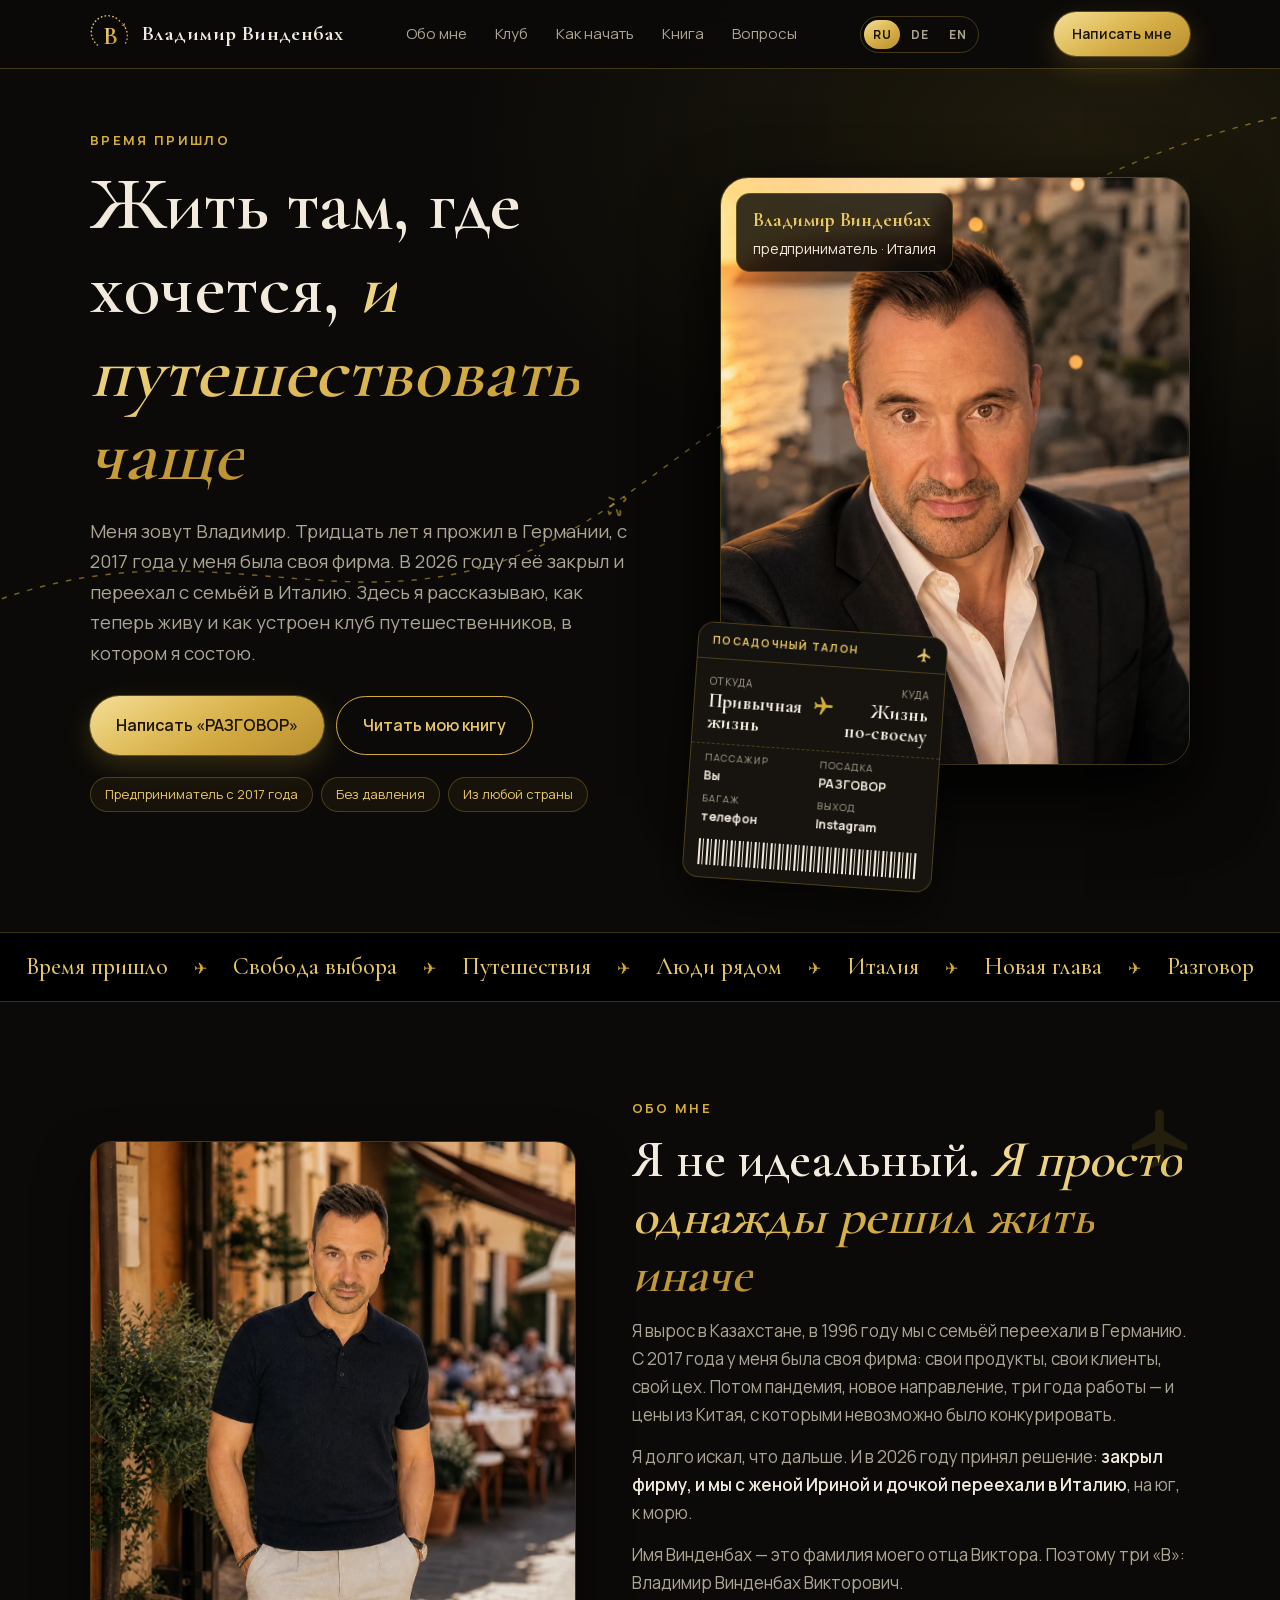
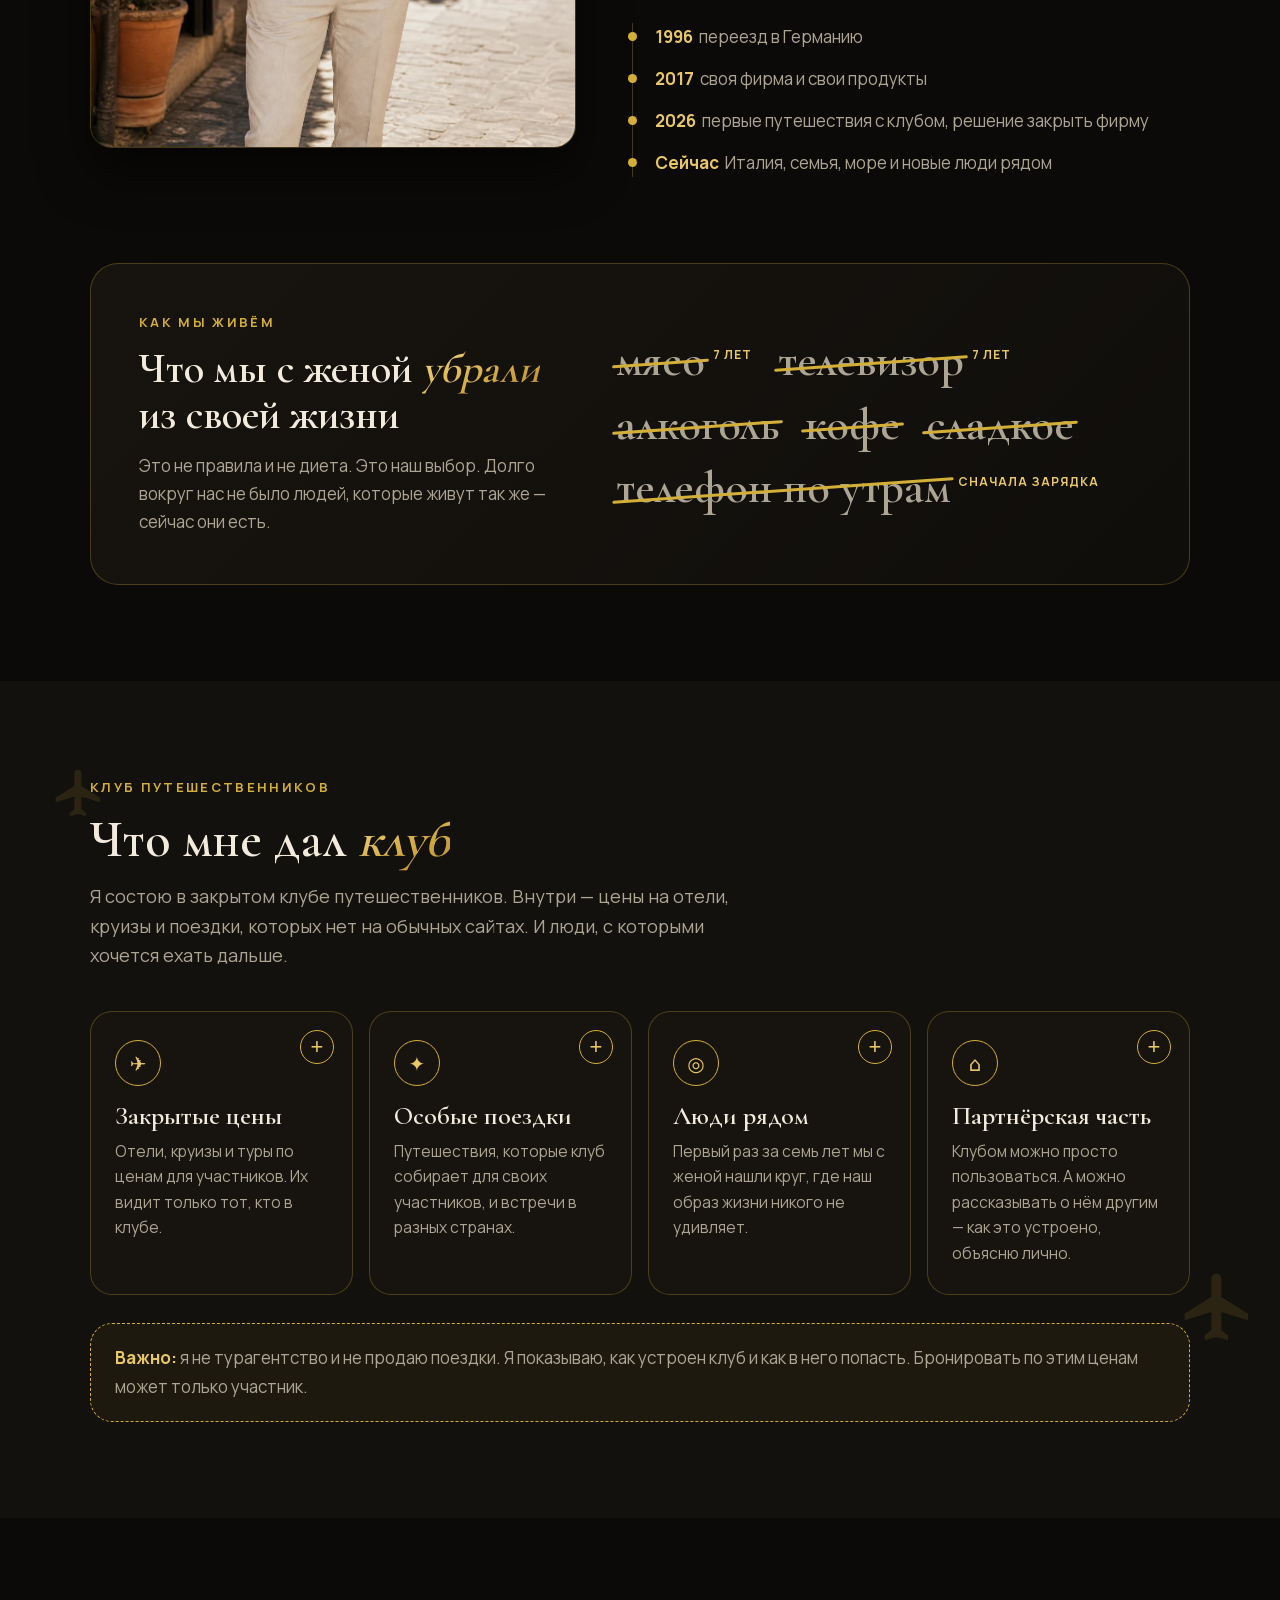
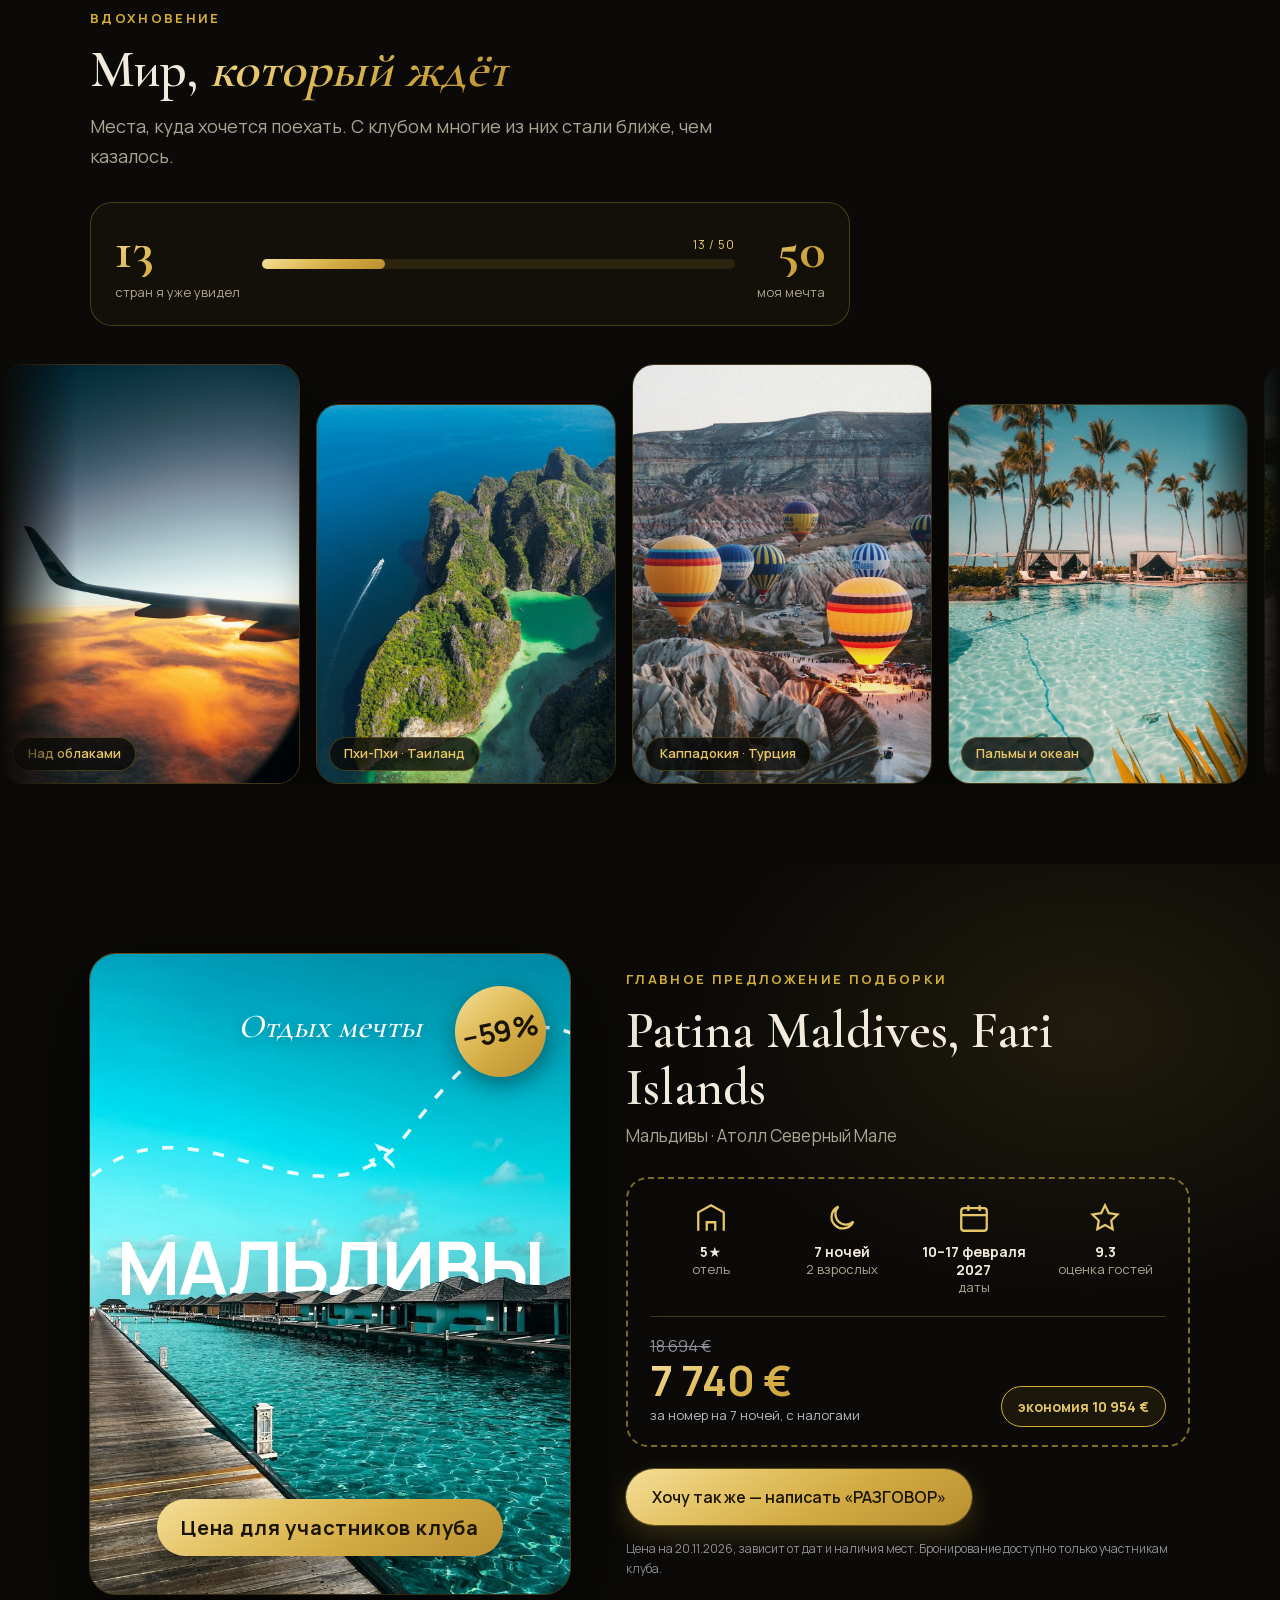
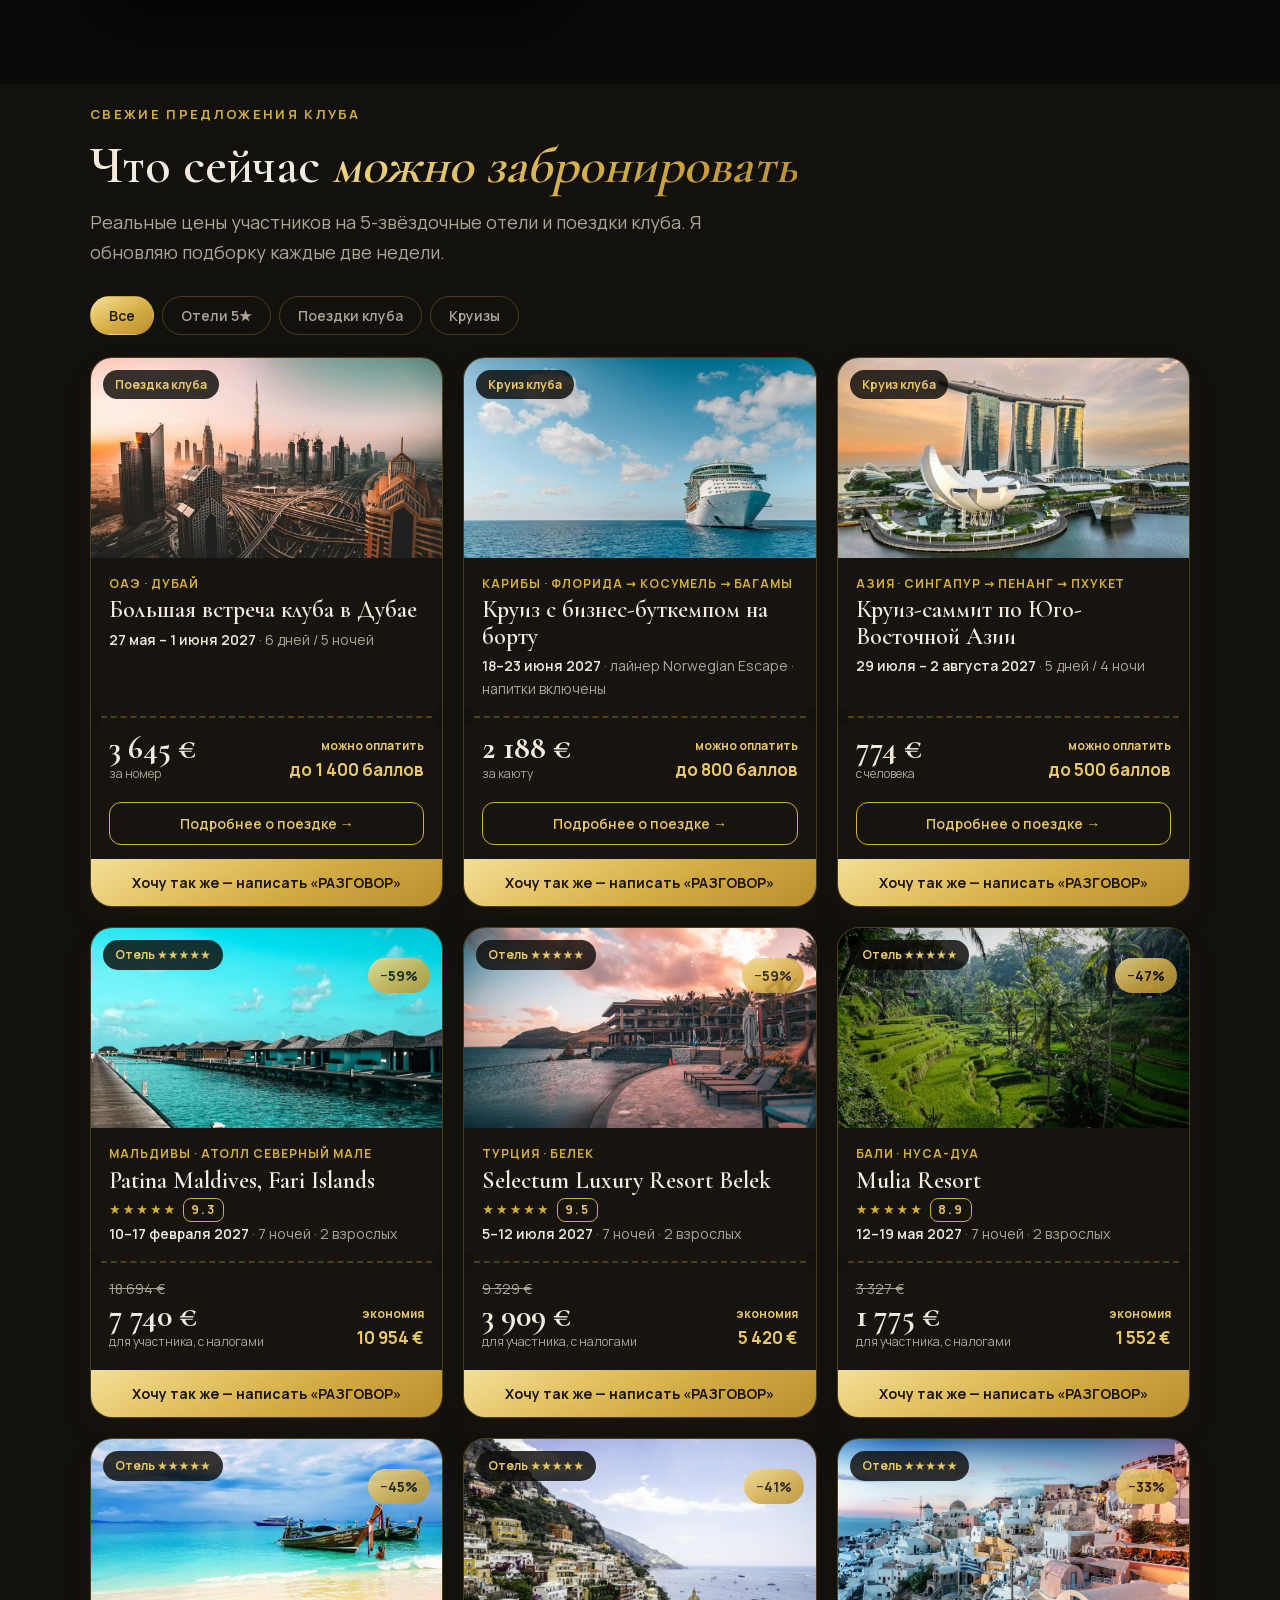
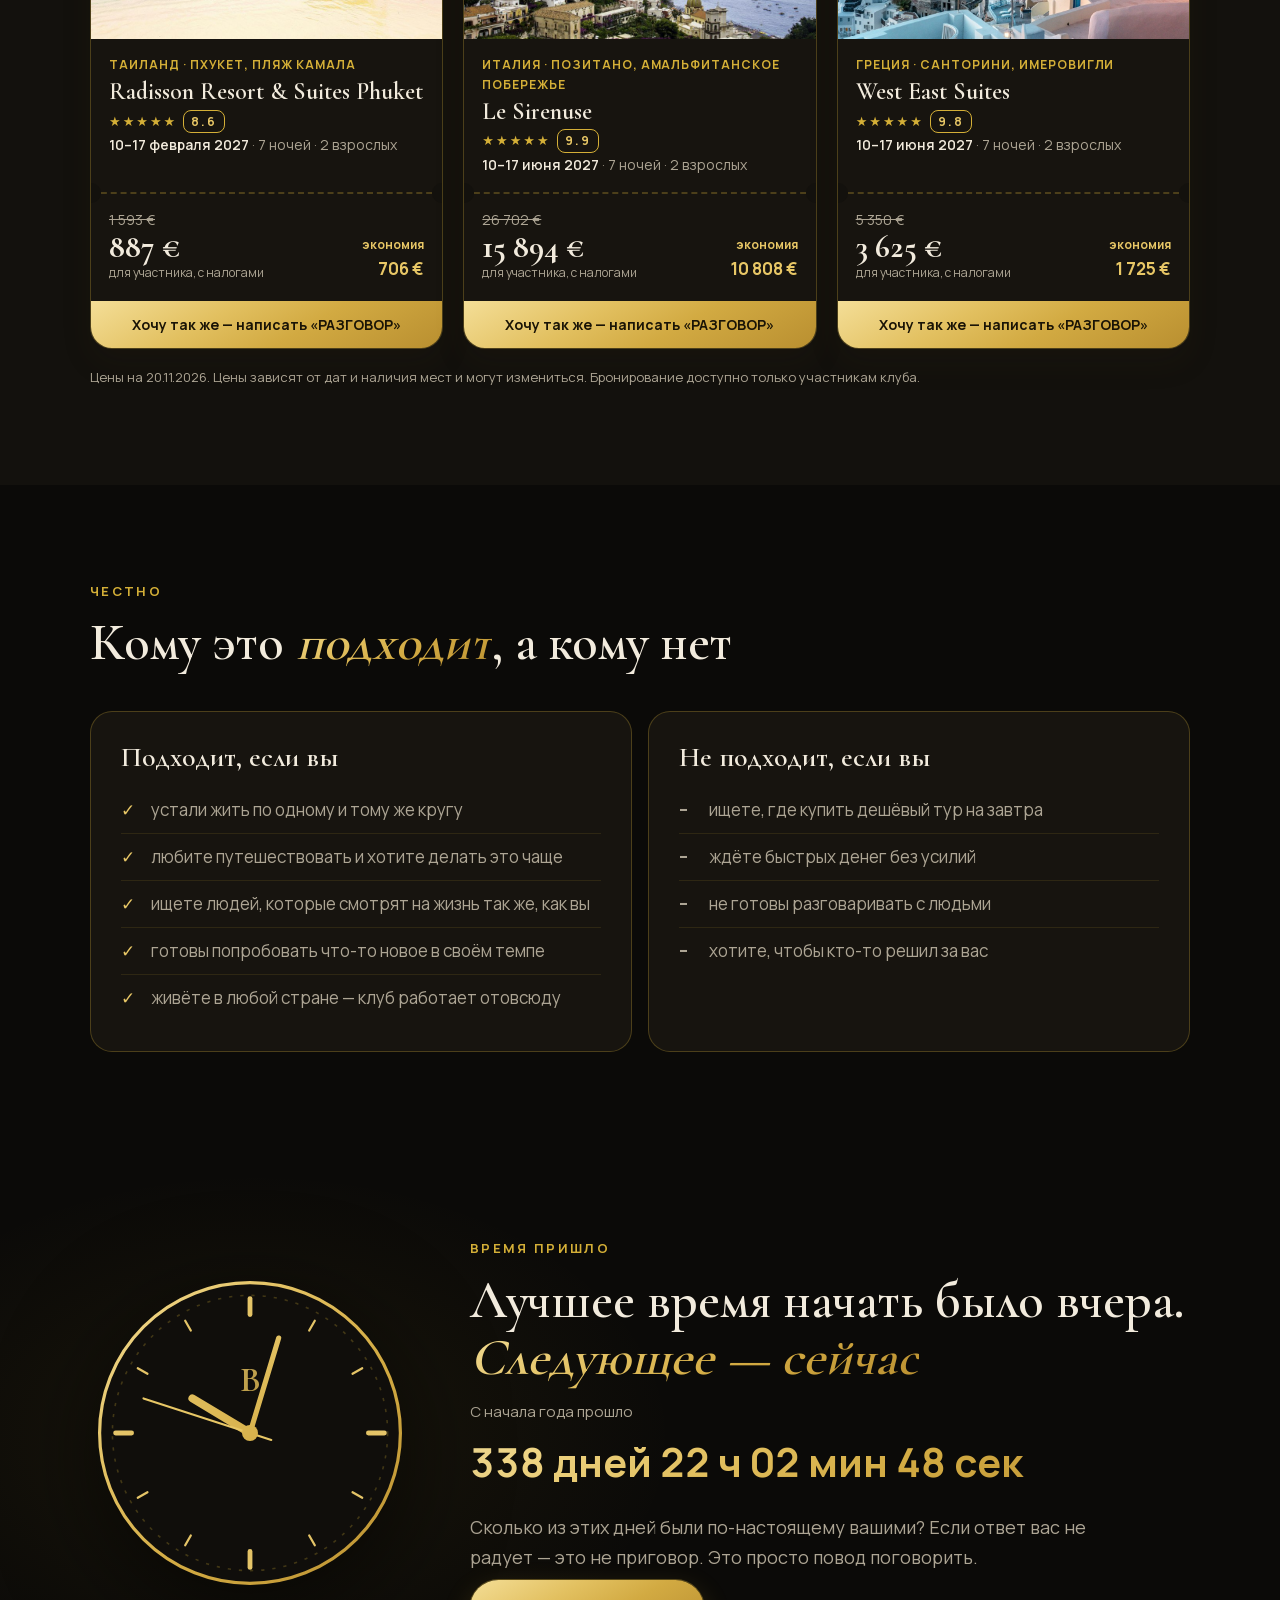
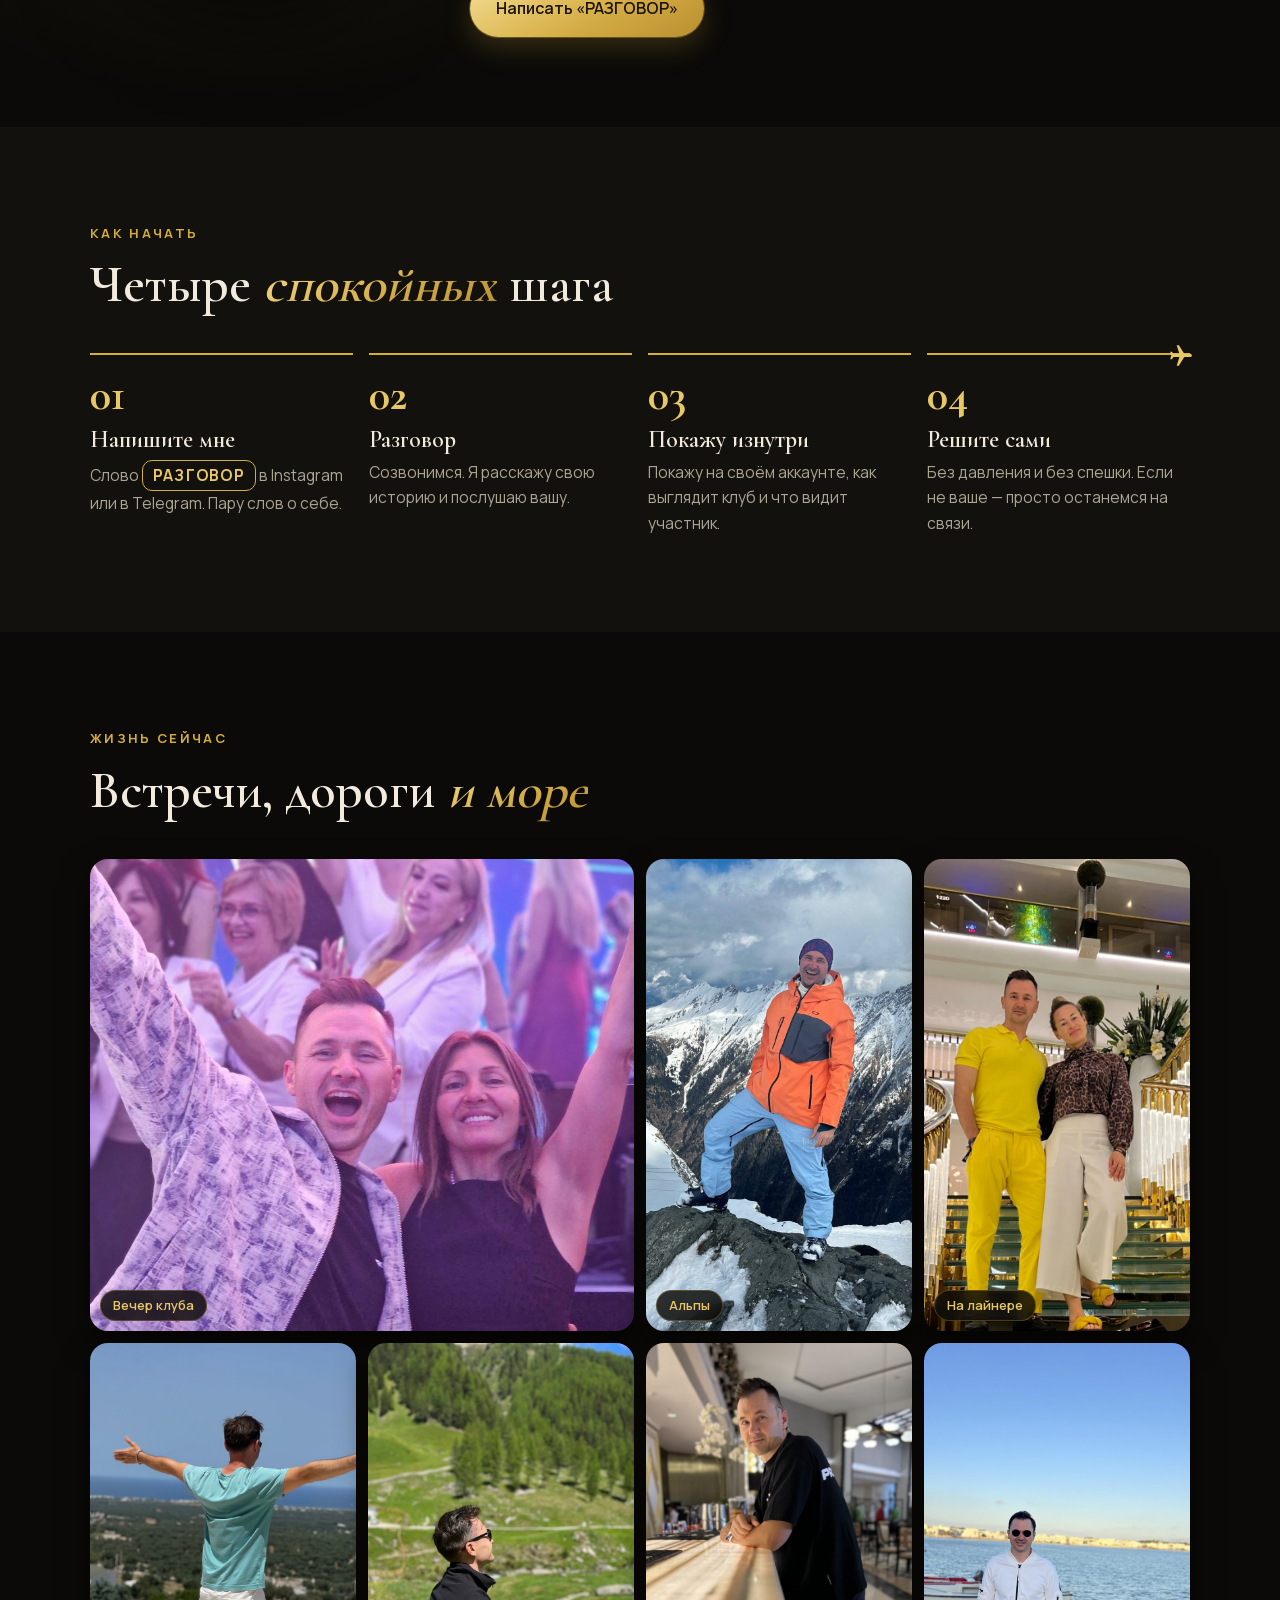
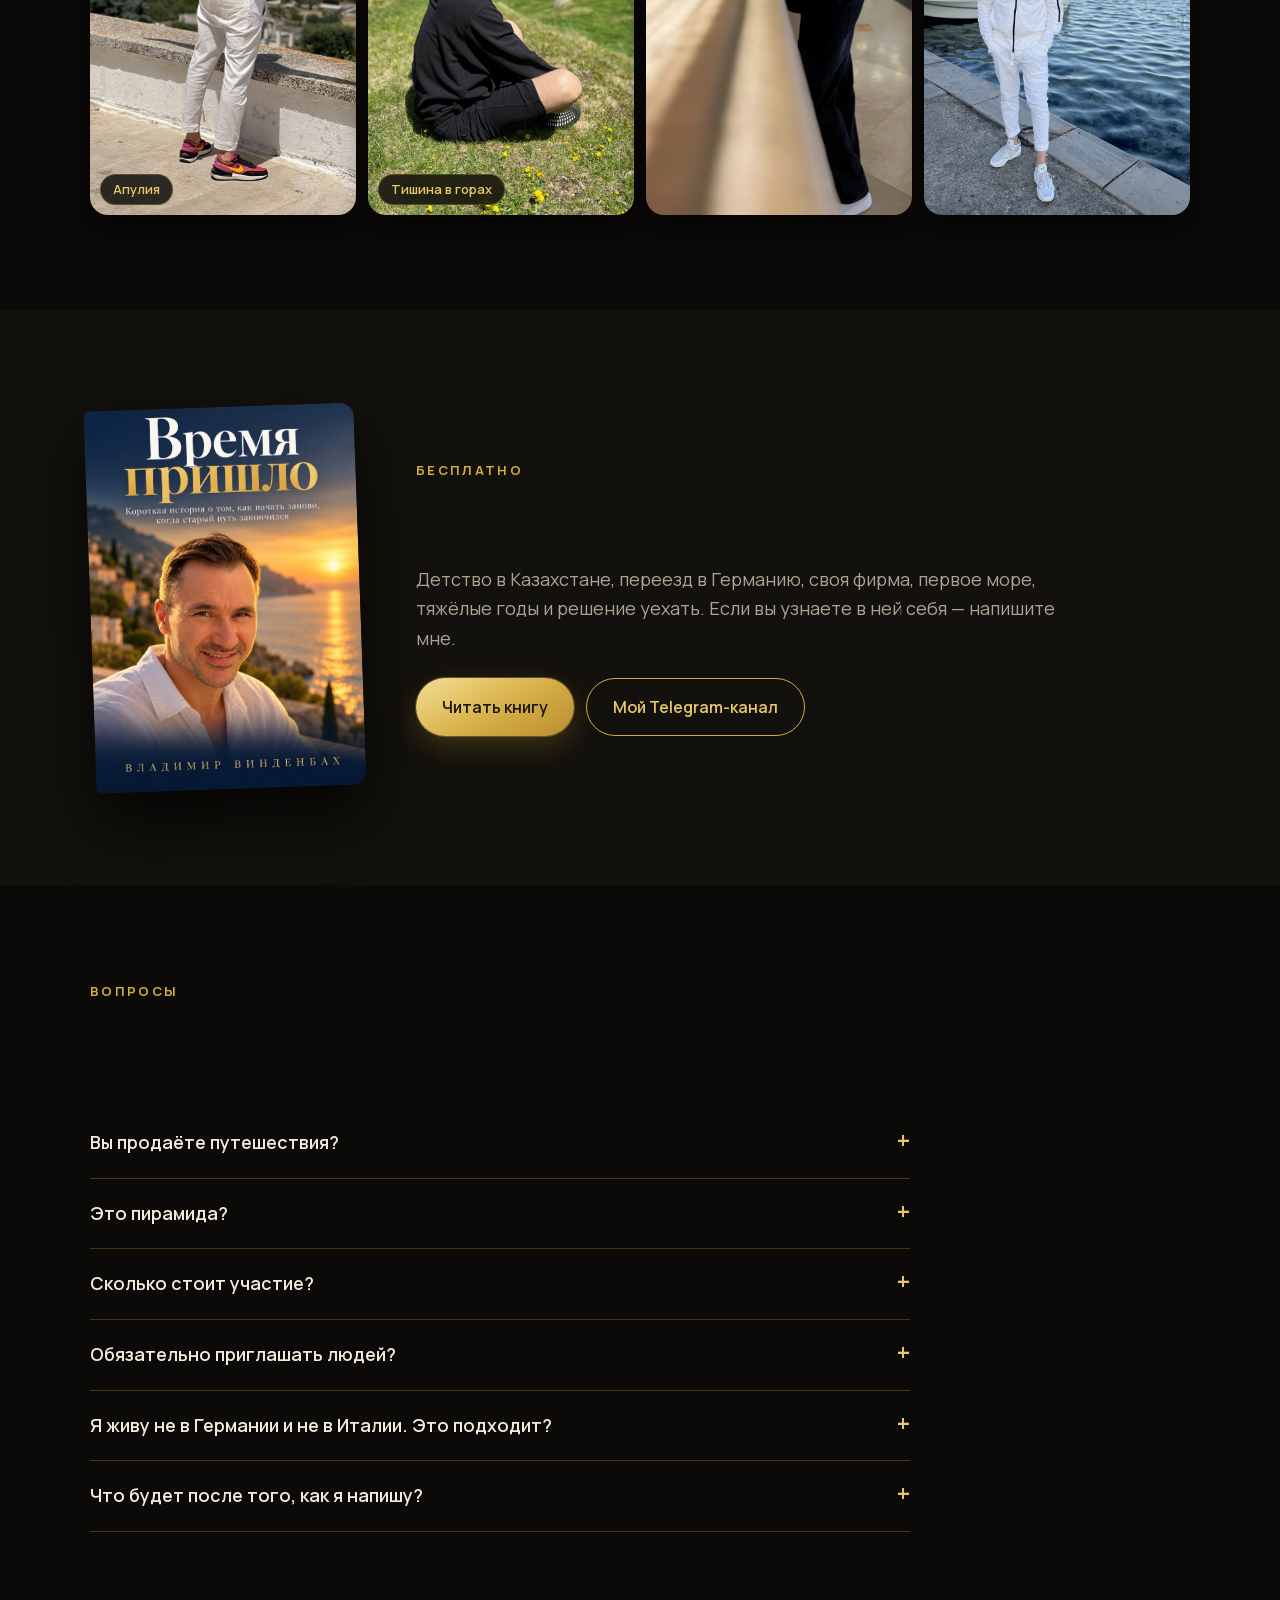
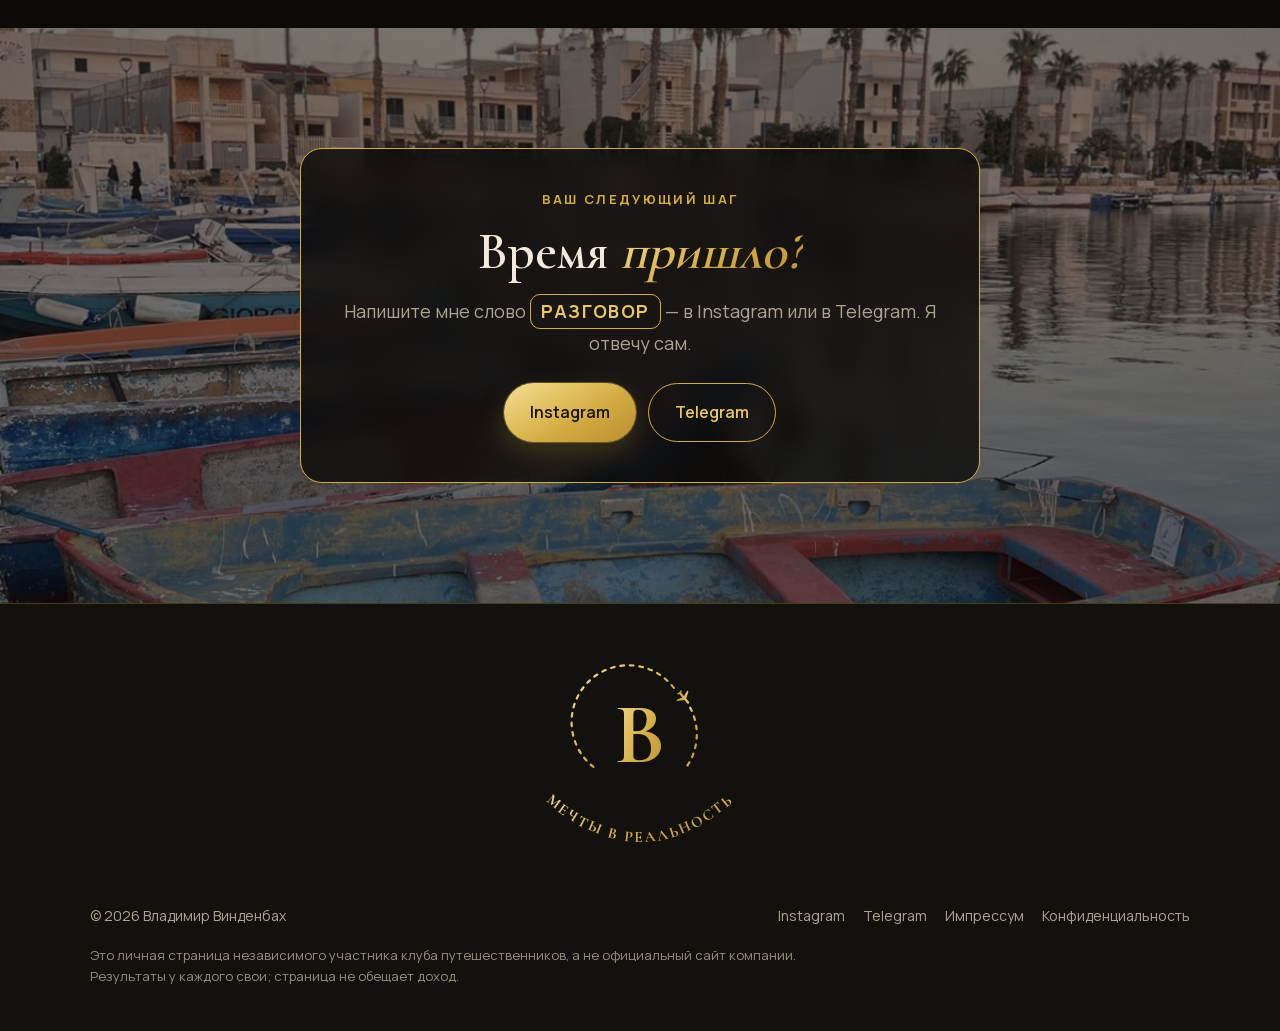
==== index.html @ af4feffb "Bilderband: Polarlicht statt zweitem Flugzeugflügel Co-Authored-By: Claude Opus 5.5 <noreply@anthrop" ====
<!doctype html>
<html lang="ru">
<head>
<meta charset="utf-8">
<meta name="viewport" content="width=device-width, initial-scale=1">
<title>Владимир Винденбах</title>
<meta name="description" content="Владимир Винденбах: закрыл свою фирму, переехал с семьёй в Италию и путешествует с клубом путешественников. Личная страница.">
<link rel="icon" href="img/favicon-32.png" sizes="32x32">
<link rel="apple-touch-icon" href="img/apple-touch-icon.png">
<link rel="stylesheet" href="fonts/fonts.css">
<style>
:root{
  --bg:#F8F4EC; --bg2:#F0E8DA; --card:rgba(255,255,255,.72); --line:rgba(176,138,62,.38);
  --gold:#B08A3E; --gold2:#9A7430; --text:#1F1C17; --muted:#625A4E;
  --r:22px;
}
*{box-sizing:border-box;margin:0;padding:0}
html{scroll-behavior:smooth}
body{background:var(--bg);color:var(--text);font-family:Manrope,system-ui,sans-serif;font-size:17px;line-height:1.65;overflow-x:hidden}
img{display:block;max-width:100%}
a{color:inherit;text-decoration:none}
.wrap{max-width:1140px;margin:0 auto;padding:0 20px}
h1,h2,h3{font-family:"Cormorant Garamond",Georgia,serif;font-weight:600;line-height:1.1}
h2{font-size:clamp(34px,5vw,52px);margin-bottom:14px}
h2 em,h1 em{font-style:normal;color:var(--gold)}
.eyebrow{color:var(--gold);text-transform:uppercase;letter-spacing:.18em;font-size:13px;font-weight:700;margin-bottom:12px}
.lead{color:var(--muted);max-width:640px;font-size:18px}
section{padding:96px 0}
.btn{display:inline-flex;align-items:center;gap:10px;padding:15px 26px;border-radius:999px;font-weight:600;font-size:16px;transition:.2s}
.btn-gold{background:linear-gradient(135deg,#D6B46E,var(--gold));color:#fff;box-shadow:0 8px 22px rgba(176,138,62,.3)}
.btn-gold:hover{filter:brightness(1.05);transform:translateY(-1px)}
.btn-line{border:1px solid var(--gold);color:var(--gold2);background:rgba(255,255,255,.6)}
.btn-line:hover{background:#fff}

header{position:fixed;inset:0 0 auto 0;z-index:50;background:rgba(248,244,236,.88);backdrop-filter:blur(12px);border-bottom:1px solid var(--line)}
.nav{display:flex;align-items:center;justify-content:space-between;height:68px}
.brand{display:flex;align-items:center;gap:10px;font-family:"Cormorant Garamond",serif;font-size:21px;font-weight:700;letter-spacing:.02em}
.brand img{height:34px;border-radius:8px}.brand .logo-b{width:42px;height:42px;flex:none}
.menu{display:flex;gap:28px;font-size:15px;color:var(--muted)}
.menu a:hover{color:var(--gold)}
.nav .btn{padding:10px 18px;font-size:14px}
@media(max-width:860px){.menu{display:none}}
.nav .btn,.brand{white-space:nowrap}
@media(max-width:480px){.brand{font-size:17px;gap:8px}.brand img{height:28px}.brand .logo-b{width:34px;height:34px}.nav .btn{padding:9px 14px;font-size:13px}}

.hero{padding:130px 0 80px;background:radial-gradient(1200px 600px at 85% 20%,#F3E6CB 0%,var(--bg) 60%)}
.hero-grid{display:grid;grid-template-columns:1.1fr .9fr;gap:56px;align-items:center}
.hero h1{font-size:clamp(44px,6.4vw,76px);margin-bottom:18px}
.hero p{color:var(--muted);font-size:18.5px;margin-bottom:28px;max-width:560px}
.hero-photo{position:relative;border-radius:28px;overflow:hidden;aspect-ratio:4/5;border:1px solid var(--line);box-shadow:0 30px 60px rgba(60,45,20,.18)}
.hero-photo img{width:100%;height:100%;object-fit:cover;object-position:center 20%}
.hero-photo .tag{position:absolute;left:16px;bottom:16px;background:rgba(255,255,255,.85);backdrop-filter:blur(8px);border:1px solid var(--line);border-radius:14px;padding:10px 16px;font-size:14px;color:var(--text)}
.hero-photo .tag b{display:block;font-family:"Cormorant Garamond",serif;font-size:20px;color:var(--gold2)}
.row{display:flex;flex-wrap:wrap;gap:12px}
.chips{display:flex;flex-wrap:wrap;gap:8px;margin-top:22px}
.chip{font-size:13px;border:1px solid var(--line);border-radius:999px;padding:6px 14px;color:var(--gold2);background:rgba(255,255,255,.6)}
@media(max-width:860px){.hero{padding-top:100px}.hero-grid{grid-template-columns:1fr;gap:34px}.hero-photo{order:-1;max-width:440px;aspect-ratio:1/1}}

.about{display:grid;grid-template-columns:1fr 1.15fr;gap:56px;align-items:center}
.about .photo{border-radius:var(--r);overflow:hidden;border:1px solid var(--line);aspect-ratio:4/5;box-shadow:0 20px 40px rgba(60,45,20,.12)}
.about .photo img{width:100%;height:100%;object-fit:cover}
.about p{color:var(--muted);margin-bottom:14px}
.about p strong{color:var(--text);font-weight:600}
.timeline{margin:26px 0 0;border-left:1px solid var(--line);padding-left:22px}
.timeline div{position:relative;margin-bottom:14px;color:var(--muted)}
.timeline div::before{content:"";position:absolute;left:-27px;top:9px;width:9px;height:9px;border-radius:50%;background:var(--gold)}
.timeline b{color:var(--gold2);font-weight:700;margin-right:6px}
@media(max-width:860px){.about{grid-template-columns:1fr;gap:32px}.about .photo{max-width:420px}}

.life{margin-top:72px;display:grid;grid-template-columns:.9fr 1.1fr;gap:48px;align-items:center;background:linear-gradient(135deg,#fff 0%,#F6EEDD 100%);border:1px solid var(--line);border-radius:28px;padding:48px}
.life h3{font-size:clamp(30px,4vw,42px);margin-bottom:14px}
.life h3 em{font-style:normal;color:var(--gold)}
.life p{color:var(--muted)}
.life-words{display:flex;flex-wrap:wrap;gap:6px 26px;align-items:baseline}
.life-words .w{position:relative;font-family:"Cormorant Garamond",serif;font-size:clamp(30px,4.2vw,46px);font-weight:600;color:#3A342B;line-height:1.25}
.life-words s{text-decoration:none;position:relative;white-space:nowrap}
@media(max-width:480px){.life-words .w{font-size:30px}}
.life-words s::after{content:"";position:absolute;left:-4px;right:-4px;top:54%;height:3px;border-radius:3px;background:var(--gold);transform:rotate(-4deg)}
.life-words i{font-style:normal;font-family:Manrope,sans-serif;font-size:12px;font-weight:700;letter-spacing:.08em;text-transform:uppercase;color:var(--gold2);margin-left:8px;vertical-align:super}
@media(max-width:860px){.life{grid-template-columns:1fr;padding:30px 24px;gap:26px}}

.alt{background:var(--bg2)}
.cards{display:grid;grid-template-columns:repeat(4,1fr);gap:16px;margin-top:40px}
.card{background:var(--card);border:1px solid var(--line);border-radius:var(--r);padding:28px 24px}
.ico{width:46px;height:46px;border-radius:50%;border:1px solid var(--gold);display:grid;place-items:center;color:var(--gold);font-size:20px;margin-bottom:16px;background:#fff}
.card h3{font-size:26px;margin-bottom:8px}
.card p{color:var(--muted);font-size:15.5px}
@media(max-width:960px){.cards{grid-template-columns:1fr 1fr}}
@media(max-width:560px){.cards{grid-template-columns:1fr}}
.note{margin-top:28px;border:1px dashed var(--gold);border-radius:var(--r);padding:20px 24px;color:var(--muted);background:rgba(255,255,255,.5)}
.note b{color:var(--gold2)}

.two{display:grid;grid-template-columns:1fr 1fr;gap:16px;margin-top:40px}
.list{background:var(--card);border:1px solid var(--line);border-radius:var(--r);padding:30px}
.list h3{font-size:28px;margin-bottom:14px}
.list li{list-style:none;padding:9px 0 9px 30px;position:relative;color:var(--muted);border-bottom:1px solid rgba(176,138,62,.15)}
.list li:last-child{border:0}
.list li::before{content:"✓";position:absolute;left:0;color:var(--gold);font-weight:700}
.list.no li::before{content:"–";color:var(--muted)}
@media(max-width:760px){.two{grid-template-columns:1fr}}

.steps{display:grid;grid-template-columns:repeat(4,1fr);gap:16px;margin-top:40px;counter-reset:s}
.step{border-top:2px solid var(--gold);padding-top:18px}
.step::before{counter-increment:s;content:"0" counter(s);font-family:"Cormorant Garamond",serif;font-size:44px;color:var(--gold);display:block;line-height:1;margin-bottom:10px;font-weight:700}
.step h3{font-size:24px;margin-bottom:6px}
.step p{color:var(--muted);font-size:15.5px}
@media(max-width:860px){.steps{grid-template-columns:1fr 1fr}}
@media(max-width:520px){.steps{grid-template-columns:1fr}}

.gallery{display:grid;grid-template-columns:repeat(4,1fr);grid-auto-rows:230px;grid-auto-flow:dense;gap:12px;margin-top:40px}
.gallery figure{border-radius:18px;overflow:hidden;position:relative;box-shadow:0 12px 26px rgba(60,45,20,.12)}
.gallery img{width:100%;height:100%;object-fit:cover;transition:transform .6s}
.gallery figure:hover img{transform:scale(1.04)}
.gallery figcaption{position:absolute;left:10px;bottom:10px;font-size:13px;background:rgba(255,255,255,.85);backdrop-filter:blur(6px);border:1px solid var(--line);border-radius:999px;padding:4px 12px;color:var(--gold2);font-weight:600}
.g-tall{grid-row:span 2}
.g-wide{grid-column:span 2}
@media(max-width:760px){.gallery{grid-template-columns:1fr 1fr;grid-auto-rows:170px}}

.book{display:grid;grid-template-columns:auto 1fr;gap:56px;align-items:center}
.cover{display:block;width:270px;border-radius:6px 14px 14px 6px;overflow:hidden;box-shadow:0 30px 60px rgba(60,45,20,.28);transform:rotate(-2deg);transition:.3s}
.cover:hover{transform:rotate(0)}
.cover img{width:100%}
@media(max-width:760px){.book{grid-template-columns:1fr;gap:34px}.cover{width:220px}}

.faq{margin-top:36px;max-width:820px}
details{border-bottom:1px solid var(--line);padding:20px 0}
summary{cursor:pointer;list-style:none;font-weight:600;font-size:18px;display:flex;justify-content:space-between;gap:20px}
summary::-webkit-details-marker{display:none}
summary::after{content:"+";color:var(--gold);font-size:24px;line-height:1;transition:.2s}
details[open] summary::after{transform:rotate(45deg)}
details p{color:var(--muted);margin-top:12px;max-width:720px}

.final{position:relative;padding:120px 0;text-align:center;overflow:hidden}
.final-bg{position:absolute;inset:0;background:url(img/own_083.jpg) center/cover}
.final-bg::after{content:"";position:absolute;inset:0;background:rgba(248,244,236,.25)}
.glass{background:rgba(255,255,255,.82);backdrop-filter:blur(14px);border:1px solid var(--gold);border-radius:var(--r);padding:40px 36px}
.final .glass{position:relative;max-width:680px;margin:0 auto}
.final .row{justify-content:center;margin-top:24px}
.code{display:inline-block;font-weight:700;letter-spacing:.08em;color:var(--gold2);border:1px solid var(--gold);border-radius:10px;padding:2px 10px;background:#fff}

footer{padding:44px 0;border-top:1px solid var(--line);color:var(--muted);font-size:14px;background:var(--bg2)}
footer .row{justify-content:space-between;align-items:center}
footer .links{display:flex;gap:18px;flex-wrap:wrap}
footer a:hover{color:var(--gold)}
.disc{margin-top:18px;font-size:13px;opacity:.85;max-width:760px}

/* ===== effects ===== */
.rv{opacity:0;transform:translateY(34px);transition:opacity .8s ease,transform .8s cubic-bezier(.2,.7,.2,1)}
.rv.in{opacity:1;transform:none}
.rv-l{transform:translateX(-50px)}.rv-r{transform:translateX(50px)}
.rv-l.in,.rv-r.in{transform:none}

.hero{position:relative;overflow:hidden}
.flight{position:absolute;inset:0;pointer-events:none;z-index:0}
.flight path{fill:none;stroke:var(--gold);stroke-width:1.6;stroke-dasharray:6 9;opacity:.55}
.flight .pl{color:var(--gold)}
.hero .wrap{position:relative;z-index:1}
.hero-photo{overflow:visible;border:0;box-shadow:none;border-radius:0}
.hero-photo .ph{border-radius:28px;overflow:hidden;aspect-ratio:4/5;border:1px solid var(--line);box-shadow:0 30px 60px rgba(60,45,20,.18)}
.hero-photo .ph img{width:100%;height:100%;object-fit:cover;object-position:center 20%}
@media(max-width:860px){.hero-photo .ph{aspect-ratio:1/1}}

.pass{position:absolute;right:-34px;top:56%;width:250px;background:#fff;border-radius:16px;box-shadow:0 22px 44px rgba(60,45,20,.22);font-size:12px;overflow:hidden;animation:passIn 1.2s .5s both cubic-bezier(.2,.8,.2,1),floaty 6s 1.8s ease-in-out infinite}
.pass .top{background:linear-gradient(135deg,#D6B46E,var(--gold));color:#fff;padding:9px 14px;display:flex;justify-content:space-between;align-items:center;font-weight:700;letter-spacing:.12em;font-size:10.5px}
.pass .top svg{width:16px;height:16px}
.pass .route{display:flex;justify-content:space-between;align-items:center;padding:12px 14px 6px}
.pass .route b{display:block;font-family:"Cormorant Garamond",serif;font-size:19px;color:var(--text);line-height:1.1}
.pass .route small{color:var(--muted);font-size:10px;text-transform:uppercase;letter-spacing:.1em}
.pass .route .mid{color:var(--gold);width:22px;animation:hop 2.4s ease-in-out infinite}
.pass .grid{display:grid;grid-template-columns:1fr 1fr;gap:6px 10px;padding:6px 14px 12px;border-top:1px dashed var(--line);margin-top:4px}
.pass .grid small{display:block;color:var(--muted);font-size:9.5px;text-transform:uppercase;letter-spacing:.1em}
.pass .grid span{font-weight:700;color:var(--text)}
.pass .bar{height:26px;margin:0 14px 12px;background:repeating-linear-gradient(90deg,#1F1C17 0 2px,transparent 2px 4px,#1F1C17 4px 5px,transparent 5px 8px)}
@keyframes passIn{from{opacity:0;transform:translate(80px,-20px) rotate(12deg)}to{opacity:1;transform:rotate(4deg)}}
@keyframes floaty{0%,100%{transform:rotate(4deg) translateY(0)}50%{transform:rotate(2deg) translateY(-10px)}}
@keyframes hop{0%,100%{transform:translateX(-3px)}50%{transform:translateX(3px)}}
@media(max-width:1100px){.pass{right:-10px}}
@media(max-width:860px){.hero-photo{margin-bottom:90px}.pass{right:0;top:auto;bottom:-96px;width:200px;font-size:11px}.pass .route b{font-size:16px}.hero-photo .tag{bottom:auto;top:14px}}
html,body{overflow-x:hidden}
@supports(overflow:clip){html,body{overflow-x:clip}}

.ticker{background:var(--text);color:var(--goldl,#E2C98F);overflow:hidden;white-space:nowrap;padding:14px 0;font-family:"Cormorant Garamond",serif;font-size:24px}
.ticker .t{display:inline-block;animation:tick 32s linear infinite}
.ticker span{margin:0 26px}
.ticker i{font-style:normal;color:var(--gold);font-size:16px}
@keyframes tick{to{transform:translateX(-50%)}}

.deco{position:absolute;color:var(--gold);opacity:.18;pointer-events:none;animation:drift 14s ease-in-out infinite}
.deco svg{width:100%;height:100%}
@keyframes drift{0%,100%{transform:translate(0,0) rotate(0)}50%{transform:translate(18px,-22px) rotate(8deg)}}
section{position:relative}

/* expandable club cards */
.card{position:relative;transition:transform .35s,box-shadow .35s}
.card:hover{transform:translateY(-6px);box-shadow:0 20px 40px rgba(60,45,20,.14)}
.card .more{max-height:0;overflow:hidden;transition:max-height .5s ease,margin .5s;color:var(--text);font-size:15px}
.card.open .more{max-height:220px;margin-top:12px}
.plus{position:absolute;right:18px;top:18px;width:34px;height:34px;border-radius:50%;border:1px solid var(--gold);background:#fff;color:var(--gold);font-size:22px;line-height:1;cursor:pointer;transition:transform .35s,background .35s}
.plus:hover{background:var(--gold);color:#fff}
.card.open .plus{transform:rotate(45deg)}

/* trips as tickets */
.trips{display:grid;grid-template-columns:repeat(4,1fr);gap:18px;margin-top:40px}
.ticket{background:#fff;border-radius:20px;overflow:hidden;box-shadow:0 14px 30px rgba(60,45,20,.12);transition:transform .4s,box-shadow .4s;position:relative}
.ticket:hover{transform:translateY(-8px) rotate(-1deg);box-shadow:0 26px 50px rgba(60,45,20,.2)}
.ticket .img{height:190px;overflow:hidden;position:relative}
.ticket .img img{width:100%;height:100%;object-fit:cover;transition:transform .8s}
.ticket:hover .img img{transform:scale(1.08)}
.ticket .badge{position:absolute;left:12px;top:12px;background:rgba(255,255,255,.9);border-radius:999px;padding:4px 12px;font-size:12px;font-weight:700;color:var(--gold2)}
.ticket .body{padding:16px 18px 6px}
.ticket h3{font-size:26px}
.ticket .where{color:var(--muted);font-size:14px}
.ticket .stub{display:flex;justify-content:space-between;align-items:center;padding:14px 18px 18px;border-top:2px dashed var(--line);margin-top:12px;position:relative}
.ticket .stub::before,.ticket .stub::after{content:"";position:absolute;top:-11px;width:20px;height:20px;border-radius:50%;background:var(--bg2)}
.ticket .stub::before{left:-10px}.ticket .stub::after{right:-10px}
.price{font-weight:700;font-size:20px;color:var(--text);filter:blur(5px);user-select:none}
.lock{font-size:12px;color:var(--gold2);font-weight:700;text-transform:uppercase;letter-spacing:.06em}
.ticket .go{position:absolute;inset:auto 0 0 0;padding:12px;text-align:center;background:linear-gradient(135deg,#D6B46E,var(--gold));color:#fff;font-weight:700;font-size:14px;transform:translateY(100%);transition:transform .35s}
.ticket:hover .go{transform:none}
.small-note{margin-top:18px;font-size:13px;color:var(--muted)}
@media(max-width:960px){.trips{grid-template-columns:1fr 1fr}}
@media(max-width:520px){.trips{grid-template-columns:1fr}.ticket .go{transform:none;position:static}}

/* steps flight line */
.steps{position:relative}
.steps-line{position:absolute;left:0;right:0;top:-2px;height:2px;pointer-events:none}
.steps-line .pl{position:absolute;top:-12px;left:0;width:26px;color:var(--gold);transform:rotate(90deg);transition:left 2.6s cubic-bezier(.5,0,.2,1)}
.steps.in .steps-line .pl{left:calc(100% - 26px)}
@media(max-width:860px){.steps-line{display:none}}

/* final plane */
.final .fly{position:absolute;width:44px;color:var(--gold);top:30%;left:-60px;animation:across 9s linear infinite;z-index:1}
@keyframes across{0%{left:-60px;transform:translateY(0) rotate(90deg)}50%{transform:translateY(-30px) rotate(80deg)}100%{left:110%;transform:translateY(10px) rotate(95deg)}}

.cover{animation:floaty2 7s ease-in-out infinite}
@keyframes floaty2{0%,100%{transform:rotate(-2deg) translateY(0)}50%{transform:rotate(-1deg) translateY(-12px)}}
.btn-gold{position:relative;overflow:hidden}
.btn-gold::after{content:"";position:absolute;top:0;left:-60%;width:40%;height:100%;background:linear-gradient(100deg,transparent,rgba(255,255,255,.55),transparent);animation:shine 4.5s ease-in-out infinite}
@keyframes shine{0%,70%{left:-60%}100%{left:130%}}

@media (prefers-reduced-motion:reduce){*,*::before,*::after{animation:none!important;transition:none!important}.rv{opacity:1;transform:none}}

/* offers */
.ofilter{display:flex;flex-wrap:wrap;gap:8px;margin:28px 0 6px}
.ofilter button{border:1px solid var(--line);background:#fff;color:var(--muted);border-radius:999px;padding:9px 18px;font:600 14px Manrope,sans-serif;cursor:pointer;transition:.25s}
.ofilter button.on,.ofilter button:hover{background:var(--gold);color:#fff;border-color:var(--gold)}
.offers{display:grid;grid-template-columns:repeat(3,1fr);gap:20px;margin-top:22px}
.offer{background:#fff;border-radius:22px;overflow:hidden;box-shadow:0 14px 30px rgba(60,45,20,.12);transition:transform .4s,box-shadow .4s,opacity .4s;display:flex;flex-direction:column}
.offer:hover{transform:translateY(-8px);box-shadow:0 26px 50px rgba(60,45,20,.2)}
.offer.hide{display:none}
.offer .img{height:200px;position:relative;overflow:hidden;background:linear-gradient(135deg,#E9D6A8,#B08A3E)}
.offer .img img{width:100%;height:100%;object-fit:cover;transition:transform .8s}
.offer:hover .img img{transform:scale(1.08)}
.offer .img .ph{padding:0 16px;text-align:center;font-size:28px!important;line-height:1.15;position:absolute;inset:0;display:flex;flex-direction:column;justify-content:center;align-items:center;color:#fff;font-family:"Cormorant Garamond",serif;font-size:38px;text-shadow:0 2px 12px rgba(0,0,0,.2)}
.offer .img .ph small{font-family:Manrope;font-size:12px;letter-spacing:.2em;text-transform:uppercase;opacity:.9}
.offer .disc{position:absolute;right:12px;top:12px;background:#C0392B;color:#fff;font-weight:800;border-radius:999px;padding:6px 12px;font-size:14px;animation:pulse 2.4s ease-in-out infinite}
@keyframes pulse{0%,100%{transform:scale(1)}50%{transform:scale(1.08)}}
.offer .tag{position:absolute;left:12px;top:12px;background:rgba(255,255,255,.92);border-radius:999px;padding:5px 12px;font-size:12px;font-weight:700;color:var(--gold2)}
.offer .status{position:absolute;left:12px;bottom:12px;background:rgba(31,28,23,.8);color:#fff;border-radius:999px;padding:4px 12px;font-size:12px;font-weight:700}
.offer .body{padding:16px 18px 4px;flex:1}
.offer .where{color:var(--gold2);font-size:12px;font-weight:700;letter-spacing:.08em;text-transform:uppercase}
.offer h3{font-size:24px;margin:4px 0 4px}
.offer .meta{color:var(--muted);font-size:14px}
.offer .meta b{color:var(--text);font-weight:600}
.offer .starsr{color:var(--gold);letter-spacing:2px;font-size:13px}
.offer .score{display:inline-block;background:#2E7D4F;color:#fff;border-radius:8px;padding:1px 7px;font-size:12px;font-weight:700;margin-left:6px}
.offer .stub{display:flex;justify-content:space-between;align-items:flex-end;padding:14px 18px 18px;border-top:2px dashed var(--line);margin-top:12px;position:relative}
.offer .stub::before,.offer .stub::after{content:"";position:absolute;top:-11px;width:20px;height:20px;border-radius:50%;background:var(--bg2)}
.offer .stub::before{left:-10px}.offer .stub::after{right:-10px}
.offer .old{color:var(--muted);text-decoration:line-through;font-size:14px}
.offer .now{font-family:"Cormorant Garamond",serif;font-weight:700;font-size:32px;color:var(--text);line-height:1}
.offer .per{font-size:12px;color:var(--muted)}
.offer .save{text-align:right;font-size:12px;color:#2E7D4F;font-weight:700}
.offer .save b{display:block;font-size:17px}
.offer .go{display:block;text-align:center;padding:12px;background:linear-gradient(135deg,#D6B46E,var(--gold));color:#fff;font-weight:700;font-size:14px}
@media(max-width:960px){.offers{grid-template-columns:1fr 1fr}}
@media(max-width:560px){.offers{grid-template-columns:1fr}}

/* ===== POSTER „Главное предложение“ ===== */
.poster{background:var(--ink);color:#F2F2F5;padding:90px 0;position:relative;overflow:hidden}
.poster::before{content:"";position:absolute;inset:0;background:radial-gradient(520px 360px at 85% 20%,rgba(255,46,147,.16),transparent 70%),radial-gradient(520px 360px at 10% 90%,rgba(60,255,143,.12),transparent 70%);pointer-events:none}
.pgrid{display:grid;grid-template-columns:minmax(0,480px) 1fr;gap:56px;align-items:center;position:relative}
.pcard{position:relative;aspect-ratio:3/4;border-radius:26px;overflow:hidden;container-type:inline-size;box-shadow:0 30px 80px rgba(0,0,0,.55),0 0 0 1px rgba(201,162,39,.45)}
.pcard img{position:absolute;inset:0;width:100%;height:100%;object-fit:cover;display:block}
.pcard .fg{z-index:3}
.pcard .word{position:absolute;left:0;right:0;z-index:2;text-align:center;font-family:Manrope,sans-serif;font-weight:700;color:#fff;line-height:.8;letter-spacing:-.02em;text-shadow:0 6px 30px rgba(0,0,0,.18);transform:translateY(40px);opacity:0;transition:transform 1.2s cubic-bezier(.2,.7,.2,1),opacity 1.2s}
.pcard.in .word{transform:none;opacity:1}
.pcard .pre{position:absolute;top:7%;left:0;right:0;z-index:2;text-align:center;font-family:"Cormorant Garamond",serif;font-style:italic;font-size:7cqw;color:#fff;text-shadow:0 2px 14px rgba(0,0,0,.25)}
.pcard .pfly{position:absolute;inset:0;z-index:4;pointer-events:none}
.pcard .pfly path{fill:none;stroke:#fff;stroke-width:2.2;stroke-dasharray:7 9;opacity:.9}
.pcard .pfly .pl{color:var(--pink)}
.pcard .pill{position:absolute;z-index:5;left:50%;bottom:6%;transform:translateX(-50%);white-space:nowrap;background:var(--neon);color:#0E0F12;font-weight:700;font-size:4.2cqw;letter-spacing:.04em;padding:2.4cqw 5cqw;border-radius:99px;box-shadow:0 8px 26px rgba(60,255,143,.45)}
.pcard .pdisc{position:absolute;z-index:5;top:5%;right:5%;width:19cqw;height:19cqw;border-radius:50%;background:var(--pink);color:#fff;display:grid;place-items:center;font-weight:700;font-size:6cqw;transform:rotate(-12deg);box-shadow:0 8px 24px rgba(255,46,147,.5)}
.pinfo .eyebrow{color:var(--neon)}
.poster .pinfo h2{color:#fff!important;margin-bottom:6px}
.pinfo .pwhere{color:#B9B9C3;margin-bottom:26px}
.pbox{border:2px dashed rgba(201,162,39,.7);border-radius:22px;padding:22px 22px 18px}
.pic{display:grid;grid-template-columns:repeat(4,1fr);gap:10px;text-align:center;margin-bottom:20px}
.pic div{font-size:13px;color:#C9C9D1;line-height:1.3}
.pic svg{width:34px;height:34px;display:block;margin:0 auto 8px;color:var(--neon)}
.pic b{display:block;color:#fff;font-size:14px}
.pprice{display:flex;align-items:flex-end;justify-content:space-between;gap:14px;flex-wrap:wrap;border-top:1px solid rgba(255,255,255,.1);padding-top:16px}
.pprice .o{color:#8E8E98;text-decoration:line-through;font-size:16px}
.pprice .n{font-family:Manrope,sans-serif;font-weight:700;font-size:42px;color:var(--gold);line-height:1}
.pprice .s{font-size:13px;color:#B9B9C3;margin-top:4px}
.pprice .sv{background:rgba(255,46,147,.14);color:var(--pink);border:1px solid var(--pink);border-radius:99px;padding:8px 16px;font-weight:700;font-size:14px}
.pinfo .btn{margin-top:22px}
.pinfo .pnote{font-size:12px;color:#8E8E98;margin-top:14px}
@media (max-width:860px){.pgrid{grid-template-columns:1fr;gap:34px}.pcard{max-width:460px;margin:0 auto;width:100%}.pic{grid-template-columns:repeat(2,1fr);row-gap:18px}.poster{padding:64px 0}}

/* ===== THEME: Schwarz + Bronze-Gold (wie Alena, dunkler Modus) ===== */
:root{
  --bg:#0B0A08; --bg2:#13110D; --card:#17140F; --ink:#0B0A08; --ink2:#15130F;
  --text:#F2EBDD; --muted:#ADA594;
  --gold:#D4AF37; --gold2:#E8C766; --goldl:#F4DE97; --line:rgba(212,175,55,.28);
  --neon:#E8C766; --pink:#D4AF37;
  --goldg:linear-gradient(150deg,#F4DE97 0%,#E2C060 35%,#D2AA42 60%,#B98F30 100%);
}
body{background:var(--bg);color:var(--text)}
h1,h2,h3{color:var(--text)}
h2 em,h1 em,.life h3 em{font-style:italic;background:var(--goldg);-webkit-background-clip:text;background-clip:text;color:transparent!important}
.eyebrow{color:var(--gold)}
.lead,.about p,.card p,.step p,details p,.life p,.timeline div{color:var(--muted)}
.about p strong{color:var(--text)}
/* buttons */
.btn-gold{background:var(--goldg)!important;color:#1A1406!important;box-shadow:0 0 0 1px rgba(212,175,55,.35),0 10px 28px rgba(212,175,55,.22)}
.btn-gold:hover{box-shadow:0 0 0 1px rgba(232,199,102,.6),0 12px 34px rgba(212,175,55,.35)}
.btn-line{border:1px solid var(--gold);color:var(--gold2);background:transparent}
.btn-line:hover{background:rgba(212,175,55,.1)}
/* header */
header{background:rgba(11,10,8,.88);border-bottom:1px solid var(--line)}
.brand{color:var(--text)}.menu{color:var(--muted)}.menu a:hover{color:var(--gold2)}
/* sections */
.hero,#start,#book,.final,footer,.ticker,.alt,section{background:transparent}
.hero{background:radial-gradient(900px 520px at 85% 15%,rgba(212,175,55,.10),transparent 70%),var(--bg)!important}
.alt{background:var(--bg2)!important}
footer{background:var(--bg2)!important;color:var(--muted);border-top:1px solid var(--line)}
footer a:hover{color:var(--gold2)}
.hero p{color:var(--muted)}
.chip{color:var(--gold2);border-color:var(--line);background:rgba(212,175,55,.06)}
.flight path{stroke:var(--gold);opacity:.55}.flight .pl{color:var(--gold2)}
.hero-photo,.hero-photo .ph{border-color:var(--line);box-shadow:0 30px 70px rgba(0,0,0,.6)}
.hero-photo .tag{background:rgba(11,10,8,.82);color:var(--text);border-color:var(--line)}
.hero-photo .tag b{color:var(--gold2)}
/* boarding pass */
.pass{background:var(--card);box-shadow:0 24px 50px rgba(0,0,0,.6);border:1px solid var(--line)}
.pass .top{background:var(--ink2)!important;color:var(--gold2);border-bottom:1px solid var(--line)}
.pass .route b,.pass .grid span{color:var(--text)}
.pass .route small,.pass .grid small{color:var(--muted)}
.pass .route .mid{color:var(--gold)}
.pass .bar{background:repeating-linear-gradient(90deg,#F2EBDD 0 2px,transparent 2px 4px,#F2EBDD 4px 5px,transparent 5px 8px)}
/* ticker */
.ticker{background:#000!important;color:var(--gold2);border-top:1px solid var(--line);border-bottom:1px solid var(--line)}
.ticker i{color:var(--gold)}
/* about / life */
.about .photo{border-color:var(--line);box-shadow:0 24px 50px rgba(0,0,0,.55)}
.timeline{border-left-color:var(--line)}
.timeline div::before{background:var(--gold)}
.timeline b{color:var(--gold2)}
.life{background:linear-gradient(135deg,#17140F,#100E0B)!important;border-color:var(--line)}
.life-words .w{color:var(--text)}
.life-words s{color:var(--muted)}
.life-words s::after{background:var(--gold)}
.life-words i{color:var(--gold2)}
/* cards */
.card,.list,.tile,.ticket,.offer{background:var(--card)!important;border:1px solid var(--line)}
.card:hover{box-shadow:0 20px 44px rgba(0,0,0,.6)}
.card .more{color:var(--text)}
.ico{background:transparent;border-color:var(--gold);color:var(--gold2)}
.plus{background:transparent;border-color:var(--gold);color:var(--gold2)}
.plus:hover{background:var(--gold);color:#1A1406}
.note{background:rgba(212,175,55,.05);border-color:var(--gold);color:var(--muted)}
.note b{color:var(--gold2)}
.list li{color:var(--muted);border-bottom-color:rgba(212,175,55,.12)}
.list li::before{color:var(--gold2);text-shadow:none}
.deco{color:var(--gold);opacity:.12}
/* steps */
.step{border-top-color:var(--gold)}
.step::before{color:var(--gold2)}
.steps-line .pl{color:var(--gold2)}
.code{background:transparent!important;color:var(--gold2)!important;border-color:var(--gold)!important}
/* gallery */
.gallery figure{box-shadow:0 14px 30px rgba(0,0,0,.55)}
.gallery figcaption{background:rgba(11,10,8,.82);color:var(--gold2);border-color:var(--line)}
/* book */
.cover{box-shadow:0 30px 60px rgba(0,0,0,.7)}
/* faq */
details{border-bottom-color:var(--line)}
summary{color:var(--text)}
details summary::after,summary::after{color:var(--gold2)}
/* final */
.final-bg::after{background:rgba(11,10,8,.55)!important}
.final .glass,.glass{background:rgba(11,10,8,.78);border-color:var(--gold);color:var(--text)}
.final h2{color:var(--text)}
.final .lead{color:var(--muted)}
.fly{color:var(--gold2)!important}
/* offers */
.ofilter button{background:transparent;color:var(--muted);border-color:var(--line)}
.ofilter button.on,.ofilter button:hover{background:var(--goldg);color:#1A1406;border-color:transparent}
.offer:hover{box-shadow:0 26px 50px rgba(0,0,0,.65)}
.offer .img{background:linear-gradient(135deg,#2A2418,#0B0A08)}
.offer .img .ph{color:var(--gold2)}
.offer .img .ph small{color:var(--muted)}
.offer .disc{background:var(--goldg);color:#1A1406}
.offer .tag{background:rgba(11,10,8,.82);color:var(--gold2)}
.offer .status{background:rgba(11,10,8,.85);color:var(--gold2);border:1px solid var(--line)}
.offer .where{color:var(--gold)}
.offer h3,.offer .now,.offer .meta b{color:var(--text)}
.offer .old,.offer .meta,.offer .per{color:var(--muted)}
.offer .save{color:var(--gold2)}
.offer .score{background:transparent;border:1px solid var(--gold);color:var(--gold2)}
.offer .stub{border-top-color:var(--line)}
.offer .stub::before,.offer .stub::after{background:var(--bg2)}
.offer .go{background:var(--goldg)!important;color:#1A1406!important}
.small-note{color:var(--muted)}
/* Bordkarte nicht über dem Gesicht: unten links, Name oben links */
@media(max-width:860px){.hero-photo{margin-bottom:250px}.pass{right:auto;left:50%;margin-left:-110px;width:220px;top:auto;bottom:-238px}.hero-photo .tag{top:auto;bottom:14px}}
@media(min-width:861px){.pass{right:auto;left:-30px;top:auto;bottom:-120px}.hero-photo .tag{bottom:auto;top:16px}.hero{padding-bottom:120px}}
/* mood strip */
.goal{display:grid;grid-template-columns:auto 1fr auto;gap:22px;align-items:center;margin-top:30px;max-width:760px;border:1px solid var(--line);border-radius:22px;padding:20px 24px;background:rgba(212,175,55,.04)}
.goal .gnum b{display:block;font-family:"Cormorant Garamond",serif;font-size:54px;line-height:1;background:var(--goldg);-webkit-background-clip:text;background-clip:text;color:transparent}
.goal .gnum span{font-size:13px;color:var(--muted)}
.goal .gr{text-align:right}
.goal .gbar{position:relative;height:10px;border-radius:99px;background:rgba(212,175,55,.12);overflow:visible}
.goal .gbar i{position:absolute;left:0;top:0;bottom:0;width:0;border-radius:99px;background:var(--goldg);transition:width 2.2s cubic-bezier(.2,.7,.2,1)}
.goal.in .gbar i{width:26%}
.goal .gbar em{position:absolute;right:0;top:-24px;font-style:normal;font-size:12px;color:var(--gold2);letter-spacing:.08em}
@media(max-width:560px){.goal{grid-template-columns:1fr 1fr;gap:14px}.goal .gbar{grid-column:1/-1;order:3}.goal .gnum b{font-size:44px}.goal .gbar em{display:none}}

.mood{padding:90px 0 80px;overflow:hidden}
.mstrip{margin-top:38px;overflow:hidden;-webkit-mask-image:linear-gradient(90deg,transparent,#000 6%,#000 94%,transparent);mask-image:linear-gradient(90deg,transparent,#000 6%,#000 94%,transparent)}
.mtrack{display:flex;gap:16px;width:max-content;animation:mscroll 60s linear infinite}
.mstrip:hover .mtrack{animation-play-state:paused}
.mtrack .dup{display:flex;gap:16px}
.mtrack figure{position:relative;flex:none;width:300px;height:420px;border-radius:22px;overflow:hidden;border:1px solid var(--line);box-shadow:0 20px 44px rgba(0,0,0,.55);margin:0}
.mtrack figure:nth-child(even){height:380px;margin-top:40px}
.mtrack img{width:100%;height:100%;object-fit:cover;transition:transform .8s}
.mtrack figure:hover img{transform:scale(1.05)}
.mtrack figcaption{position:absolute;left:12px;bottom:12px;background:rgba(11,10,8,.8);color:var(--gold2);border:1px solid var(--line);border-radius:999px;padding:5px 14px;font-size:13px;font-weight:600}
@keyframes mscroll{to{transform:translateX(calc(-50% - 8px))}}
@media(max-width:760px){.mtrack figure{width:220px;height:310px}.mtrack figure:nth-child(even){height:280px;margin-top:30px}.mood{padding:64px 0 56px}}
.emblem-wrap{display:flex;justify-content:center;margin:0 0 26px}
.emblem{width:230px;height:230px}
@media(max-width:560px){.emblem{width:190px;height:190px}}
/* detail dialog */
.offer.has-d{cursor:pointer}
.more-btn{display:block;width:calc(100% - 36px);margin:0 18px 14px;padding:11px;border-radius:12px;border:1px solid var(--gold);background:transparent;color:var(--gold2);font:600 14px Manrope,sans-serif;cursor:pointer;transition:background .25s}
.more-btn:hover{background:rgba(212,175,55,.1)}
html.dlg-open{overflow:hidden}
.dlg{position:fixed;inset:0;z-index:200;display:flex;align-items:center;justify-content:center;padding:20px}
.dlg[hidden]{display:none}
.dlg-bg{position:absolute;inset:0;background:rgba(0,0,0,.72);backdrop-filter:blur(6px)}
.dlg-panel{position:relative;width:100%;max-width:820px;max-height:calc(100vh - 40px);overflow:auto;background:var(--card);border:1px solid var(--line);border-radius:24px;box-shadow:0 40px 90px rgba(0,0,0,.7);animation:dlgIn .35s cubic-bezier(.2,.8,.2,1)}
@keyframes dlgIn{from{opacity:0;transform:translateY(24px) scale(.98)}}
.dlg-x{position:sticky;top:12px;float:right;margin:12px 12px 0 0;z-index:3;width:40px;height:40px;border-radius:50%;border:1px solid var(--line);background:rgba(11,10,8,.85);color:var(--gold2);font-size:24px;line-height:1;cursor:pointer}
.dlg-hero{height:300px;background:#1a160f center/cover no-repeat;position:relative;border-radius:24px 24px 0 0;margin-top:-52px}
.dlg-hero::after{content:"";position:absolute;inset:0;background:linear-gradient(180deg,rgba(11,10,8,.1),rgba(11,10,8,.88));border-radius:24px 24px 0 0}
.dlg-hero-in{position:absolute;left:28px;right:28px;bottom:22px;z-index:1}
.dlg-badge{display:inline-block;background:rgba(11,10,8,.8);color:var(--gold2);border:1px solid var(--line);border-radius:99px;padding:4px 12px;font-size:12px;font-weight:700;margin-bottom:10px}
.dlg-hero h2{color:var(--text);font-size:clamp(28px,4.5vw,40px);line-height:1.1;margin:0 0 6px}
.dlg-where{color:var(--gold2);font-size:13px;font-weight:700;letter-spacing:.08em;text-transform:uppercase}
#dlg-body>*:not(.dlg-hero){margin-left:28px;margin-right:28px}
.dlg-price{display:flex;justify-content:space-between;align-items:center;gap:14px;flex-wrap:wrap;padding:20px 0;border-bottom:1px dashed var(--line)}
.dlg-price .n{font-family:Manrope,sans-serif;font-weight:700;font-size:38px;line-height:1;background:var(--goldg);-webkit-background-clip:text;background-clip:text;color:transparent}
.dlg-price .s{color:var(--muted);font-size:13px;margin-top:4px}
.dlg-price .sv{border:1px solid var(--gold);color:var(--gold2);border-radius:99px;padding:8px 16px;font-weight:700;font-size:14px;background:rgba(212,175,55,.08)}
.dlg-intro{font-size:18px;color:var(--text);margin-top:20px!important}
#dlg-body h3{font-family:"Cormorant Garamond",serif;font-size:26px;color:var(--gold2);margin-top:26px;margin-bottom:10px}
#dlg-body p{color:var(--muted)}
#dlg-body ul{list-style:none;padding:0}
#dlg-body ul li{position:relative;padding:5px 0 5px 26px;color:var(--text)}
.dlg-facts li::before{content:"✦";position:absolute;left:0;color:var(--gold)}
.dlg-yes li::before{content:"✓";position:absolute;left:0;color:var(--gold2);font-weight:700}
.dlg-no li{color:var(--muted)!important}.dlg-no li::before{content:"–";position:absolute;left:4px;color:var(--muted)}
.dlg-two{display:grid;grid-template-columns:1.4fr 1fr;gap:24px}
.dlg-prog{list-style:none;padding:0;counter-reset:d;border-left:1px solid var(--line);margin-left:6px!important}
.dlg-prog li{position:relative;padding:0 0 16px 22px}
.dlg-prog li::before{content:"";position:absolute;left:-5px;top:7px;width:9px;height:9px;border-radius:50%;background:var(--gold)}
.dlg-prog b{display:block;color:var(--text)}.dlg-prog span{color:var(--muted);font-size:15px}
.dlg-map{color:var(--gold2);font-weight:600}
#dlg-body details{border-bottom:1px solid var(--line);padding:12px 0}
#dlg-body summary{cursor:pointer;color:var(--text);font-weight:600}
.dlg-cta{margin-top:28px!important;margin-bottom:28px!important;padding:24px;border:1px solid var(--gold);border-radius:20px;text-align:center;background:rgba(212,175,55,.05)}
.dlg-cta .row{display:flex;gap:12px;justify-content:center;flex-wrap:wrap;margin:14px 0}
.dlg-note{font-size:12px}
@media(max-width:640px){.dlg{padding:0}.dlg-panel{max-height:100vh;height:100%;border-radius:0}.dlg-hero{height:230px;border-radius:0}.dlg-hero::after{border-radius:0}.dlg-two{grid-template-columns:1fr;gap:0}#dlg-body>*:not(.dlg-hero){margin-left:18px;margin-right:18px}.dlg-hero-in{left:18px;right:18px}}
/* sanftes Atmen der Ersparnis */
@keyframes breathe{0%,100%{transform:scale(1)}50%{transform:scale(1.09)}}
.offer .save b,.pprice .sv,.dlg-price .sv{display:inline-block;animation:breathe 3.2s ease-in-out infinite;transform-origin:right center}
.pprice .sv,.dlg-price .sv{transform-origin:center}
.offer .save b{display:block}
/* language switcher */
.lang{display:flex;gap:2px;border:1px solid var(--line);border-radius:99px;padding:3px;margin-right:12px}
.lang button{background:none;border:0;color:var(--muted);font:700 12px Manrope,sans-serif;letter-spacing:.06em;padding:6px 9px;border-radius:99px;cursor:pointer}
.lang button.on{background:var(--goldg);color:#1A1406}
.lang button:hover:not(.on){color:var(--gold2)}
@media(max-width:560px){.hdr-cta{display:none!important}.lang{margin-right:0}}
/* clock */
.clocksec{padding:90px 0;background:radial-gradient(600px 380px at 20% 50%,rgba(212,175,55,.08),transparent 70%)}
.clockgrid{display:grid;grid-template-columns:320px 1fr;gap:60px;align-items:center}
.clockface svg{width:100%;height:auto;filter:drop-shadow(0 24px 50px rgba(0,0,0,.6))}
#cs{transition:transform .25s cubic-bezier(.4,2.2,.6,1)}
.clocktext .btn{margin-top:8px}
.ccount{margin:6px 0 18px;color:var(--muted);font-size:15px}
.ccount b{display:block;font-family:Manrope,sans-serif;font-variant-numeric:tabular-nums;font-size:clamp(26px,4vw,40px);font-weight:700;background:var(--goldg);-webkit-background-clip:text;background-clip:text;color:transparent;margin-top:4px}
@media(max-width:860px){.clockgrid{grid-template-columns:1fr;gap:30px;text-align:center}.clockface{max-width:240px;margin:0 auto}.clocktext .lead{margin-left:auto;margin-right:auto}}
/* poster */
.poster{background:var(--bg)!important}
.poster::before{background:radial-gradient(560px 380px at 85% 20%,rgba(212,175,55,.10),transparent 70%)}
.pcard{box-shadow:0 30px 80px rgba(0,0,0,.7),0 0 0 1px rgba(212,175,55,.5)}
.pcard .pfly .pl{color:#fff}
.pcard .pill{background:var(--goldg);color:#1A1406;box-shadow:0 8px 26px rgba(0,0,0,.4)}
.pcard .pdisc{background:var(--goldg);color:#1A1406;box-shadow:0 8px 24px rgba(0,0,0,.4)}
.pinfo .eyebrow{color:var(--gold)}
.poster .pinfo h2{color:var(--text)!important}
.pinfo .pwhere{color:var(--muted)}
.pbox{border-color:rgba(212,175,55,.6)}
.pic svg{color:var(--gold2)}
.pic b{color:var(--text)}
.pic div{color:var(--muted)}
.pprice{border-top-color:var(--line)}
.pprice .n{background:var(--goldg);-webkit-background-clip:text;background-clip:text;color:transparent}
.pprice .sv{background:rgba(212,175,55,.08);color:var(--gold2);border-color:var(--gold)}
</style>
</head>
<body>

<header>
  <div class="wrap nav">
    <a data-i18n="t001" href="#top" class="brand"><svg class="logo-b" viewBox="0 0 200 200" aria-hidden="true"><defs><linearGradient id="lg" x1="0" y1="0" x2="1" y2="1"><stop offset="0" stop-color="#F4DE97"/><stop offset=".35" stop-color="#E2C060"/><stop offset=".6" stop-color="#D2AA42"/><stop offset="1" stop-color="#B98F30"/></linearGradient></defs><path d="M36.1 152.7 A 78 78 0 1 1 148.0 46.5" fill="none" stroke="url(#lg)" stroke-width="7" stroke-dasharray="2 16" stroke-linecap="round"/><path d="M168.9 71.4 A 78 78 0 0 1 163.9 152.7" fill="none" stroke="url(#lg)" stroke-width="7" stroke-dasharray="2 16" stroke-linecap="round"/><g transform="translate(159.8 57.9) rotate(140) scale(1.05) translate(-12 -12)"><path fill="url(#lg)" d="M21 16v-2l-8-5V3.5c0-.83-.67-1.5-1.5-1.5S10 2.67 10 3.5V9l-8 5v2l8-2.5V19l-2 1.5V22l3.5-1 3.5 1v-1.5L13 19v-5.5l8 2.5z"/></g><text x="100" y="146" text-anchor="middle" font-family="Cormorant Garamond,Georgia,serif" font-weight="700" font-size="118" fill="url(#lg)">В</text></svg>Владимир Винденбах</a>
    <nav class="menu">
      <a data-i18n="t002" href="#about">Обо мне</a>
      <a data-i18n="t003" href="#club">Клуб</a>
      <a data-i18n="t004" href="#start">Как начать</a>
      <a data-i18n="t005" href="#book">Книга</a>
      <a data-i18n="t006" href="#faq">Вопросы</a>
    </nav>
    <div class="lang" role="group" aria-label="Язык / Sprache / Language"><button type="button" data-lang="ru">RU</button><button type="button" data-lang="de">DE</button><button type="button" data-lang="en">EN</button></div>
    <a data-i18n="t007" class="btn btn-gold hdr-cta" href="https://ig.me/m/wladimirwindenbach" target="_blank" rel="noopener">Написать мне</a>
  </div>
</header>

<!-- HERO -->
<section class="hero" id="top">
  <svg class="flight" viewBox="0 0 1440 800" preserveAspectRatio="none" aria-hidden="true">
    <path id="fp" d="M-40,690 C260,560 420,760 700,560 S1180,170 1500,120"/>
    <g class="pl"><g transform="rotate(90) translate(-12,-12)"><svg width="30" height="30" viewBox="0 0 24 24"><path fill="currentColor" d="M21 16v-2l-8-5V3.5a1.5 1.5 0 0 0-3 0V9l-8 5v2l8-2.5V19l-2 1.5V22l3.5-1 3.5 1v-1.5L13 19v-5.5z"/></svg></g>
      <animateMotion dur="11s" repeatCount="indefinite" rotate="auto"><mpath href="#fp"/></animateMotion></g>
  </svg>
  <div class="wrap hero-grid">
    <div>
      <div data-i18n="t008" class="eyebrow">Время пришло</div>
      <h1 data-i18n="t009">Жить там, где хочется, <em>и путешествовать чаще</em></h1>
      <p data-i18n="t010">Меня зовут Владимир. Тридцать лет я прожил в Германии, с 2017 года у меня была своя фирма. В 2026 году я её закрыл и переехал с семьёй в Италию. Здесь я рассказываю, как теперь живу и как устроен клуб путешественников, в котором я состою.</p>
      <div class="row">
        <a data-i18n="t011" class="btn btn-gold" href="https://ig.me/m/wladimirwindenbach" target="_blank" rel="noopener">Написать «РАЗГОВОР»</a>
        <a data-i18n="t012" class="btn btn-line" href="#book">Читать мою книгу</a>
      </div>
      <div class="chips">
        <span data-i18n="t013" class="chip">Предприниматель с 2017 года</span>
        <span data-i18n="t014" class="chip">Без давления</span>
        <span data-i18n="t015" class="chip">Из любой страны</span>
      </div>
    </div>
    <div class="hero-photo rv rv-r">
      <div class="ph"><img src="img/portrait_abend.jpg" alt="Владимир Винденбах" style="object-position:50% 20%"></div>
      <div data-i18n="t016" class="tag"><b>Владимир Винденбах</b>предприниматель · Италия</div>
      <div class="pass" aria-hidden="true">
        <div class="top"><span data-i18n="t017">ПОСАДОЧНЫЙ ТАЛОН</span><svg viewBox="0 0 24 24" aria-hidden="true"><path fill="currentColor" d="M21 16v-2l-8-5V3.5a1.5 1.5 0 0 0-3 0V9l-8 5v2l8-2.5V19l-2 1.5V22l3.5-1 3.5 1v-1.5L13 19v-5.5z"/></svg></div>
        <div class="route"><div><small data-i18n="t018">Откуда</small><b data-i18n="t019">Привычная<br>жизнь</b></div><div class="mid"><svg style="transform:rotate(90deg)" viewBox="0 0 24 24" aria-hidden="true"><path fill="currentColor" d="M21 16v-2l-8-5V3.5a1.5 1.5 0 0 0-3 0V9l-8 5v2l8-2.5V19l-2 1.5V22l3.5-1 3.5 1v-1.5L13 19v-5.5z"/></svg></div><div style="text-align:right"><small data-i18n="t020">Куда</small><b data-i18n="t021">Жизнь<br>по-своему</b></div></div>
        <div class="grid"><div><small data-i18n="t022">Пассажир</small><span data-i18n="t023">Вы</span></div><div><small data-i18n="t024">Посадка</small><span data-i18n="t025">РАЗГОВОР</span></div><div><small data-i18n="t026">Багаж</small><span data-i18n="t027">телефон</span></div><div><small data-i18n="t028">Выход</small><span data-i18n="t029">Instagram</span></div></div>
        <div class="bar"></div>
      </div>
    </div>
  </div>
</section>

<div class="ticker" aria-hidden="true"><div class="t"><span data-i18n="t030">Время пришло</span><i>✈</i><span data-i18n="t031">Свобода выбора</span><i>✈</i><span data-i18n="t032">Путешествия</span><i>✈</i><span data-i18n="t033">Люди рядом</span><i>✈</i><span data-i18n="t034">Италия</span><i>✈</i><span data-i18n="t035">Новая глава</span><i>✈</i><span data-i18n="t036">Разговор</span><i>✈</i><span data-i18n="t037">Время пришло</span><i>✈</i><span data-i18n="t038">Свобода выбора</span><i>✈</i><span data-i18n="t039">Путешествия</span><i>✈</i><span data-i18n="t040">Люди рядом</span><i>✈</i><span data-i18n="t041">Италия</span><i>✈</i><span data-i18n="t042">Новая глава</span><i>✈</i><span data-i18n="t043">Разговор</span><i>✈</i></div></div>

<!-- ABOUT -->
<section id="about">
  <div class="deco" style="top:8%;left:88%;width:70px;height:70px;animation-delay:0s"><svg viewBox="0 0 24 24" aria-hidden="true"><path fill="currentColor" d="M21 16v-2l-8-5V3.5a1.5 1.5 0 0 0-3 0V9l-8 5v2l8-2.5V19l-2 1.5V22l3.5-1 3.5 1v-1.5L13 19v-5.5z"/></svg></div>
  <div class="wrap">
    <div class="rv about">
      <div class="photo rv rv-l"><img src="img/about_gasse.jpg" alt="Владимир в Италии" loading="lazy" style="object-position:50% 15%"></div>
      <div>
        <div data-i18n="t044" class="eyebrow">Обо мне</div>
        <h2 data-i18n="t045">Я не идеальный. <em>Я просто однажды решил жить иначе</em></h2>
        <p data-i18n="t046">Я вырос в Казахстане, в 1996 году мы с семьёй переехали в Германию. С 2017 года у меня была своя фирма: свои продукты, свои клиенты, свой цех. Потом пандемия, новое направление, три года работы — и цены из Китая, с которыми невозможно было конкурировать.</p>
        <p data-i18n="t047">Я долго искал, что дальше. И в 2026 году принял решение: <strong>закрыл фирму, и мы с женой Ириной и дочкой переехали в Италию</strong>, на юг, к морю.</p>
        <p data-i18n="t048">Имя Винденбах — это фамилия моего отца Виктора. Поэтому три «В»: Владимир Винденбах Викторович.</p>
        <div class="timeline">
          <div data-i18n="t049"><b>1996</b>переезд в Германию</div>
          <div data-i18n="t050"><b>2017</b>своя фирма и свои продукты</div>
          <div data-i18n="t051"><b>2026</b>первые путешествия с клубом, решение закрыть фирму</div>
          <div data-i18n="t052"><b>Сейчас</b>Италия, семья, море и новые люди рядом</div>
        </div>
      </div>
    </div>

    <div class="rv life">
      <div class="life-text">
        <div data-i18n="t053" class="eyebrow">Как мы живём</div>
        <h3 data-i18n="t054">Что мы с женой <em>убрали</em> из своей жизни</h3>
        <p data-i18n="t055">Это не правила и не диета. Это наш выбор. Долго вокруг нас не было людей, которые живут так же — сейчас они есть.</p>
      </div>
      <div class="life-words">
        <span class="w"><s data-i18n="t056">мясо</s><i data-i18n="t057">7 лет</i></span>
        <span class="w"><s data-i18n="t058">телевизор</s><i data-i18n="t059">7 лет</i></span>
        <span class="w"><s data-i18n="t060">алкоголь</s></span>
        <span class="w"><s data-i18n="t061">кофе</s></span>
        <span class="w"><s data-i18n="t062">сладкое</s></span>
        <span class="w"><s data-i18n="t063">телефон по утрам</s><i data-i18n="t064">сначала зарядка</i></span>
      </div>
    </div>
  </div>
</section>

<!-- CLUB -->
<section class="alt" id="club">
  <div class="deco" style="top:10%;left:4%;width:56px;height:56px;animation-delay:3s"><svg viewBox="0 0 24 24" aria-hidden="true"><path fill="currentColor" d="M21 16v-2l-8-5V3.5a1.5 1.5 0 0 0-3 0V9l-8 5v2l8-2.5V19l-2 1.5V22l3.5-1 3.5 1v-1.5L13 19v-5.5z"/></svg></div><div class="deco" style="top:70%;left:92%;width:80px;height:80px;animation-delay:6s"><svg viewBox="0 0 24 24" aria-hidden="true"><path fill="currentColor" d="M21 16v-2l-8-5V3.5a1.5 1.5 0 0 0-3 0V9l-8 5v2l8-2.5V19l-2 1.5V22l3.5-1 3.5 1v-1.5L13 19v-5.5z"/></svg></div>
  <div class="wrap">
    <div data-i18n="t065" class="eyebrow">Клуб путешественников</div>
    <h2 data-i18n="t066">Что мне дал <em>клуб</em></h2>
    <p data-i18n="t067" class="lead">Я состою в закрытом клубе путешественников. Внутри — цены на отели, круизы и поездки, которых нет на обычных сайтах. И люди, с которыми хочется ехать дальше.</p>
    <div class="cards">
      <div class="card rv"><button class="plus" aria-label="Подробнее">+</button><div class="ico">✈</div><h3 data-i18n="t068">Закрытые цены</h3><p data-i18n="t069">Отели, круизы и туры по ценам для участников. Их видит только тот, кто в клубе.</p><div data-i18n="t070" class="more">Бронируете сами, в приложении клуба. В разговоре я покажу на своём аккаунте, как это выглядит изнутри.</div></div>
      <div class="card rv"><button class="plus" aria-label="Подробнее">+</button><div class="ico">✦</div><h3 data-i18n="t071">Особые поездки</h3><p data-i18n="t072">Путешествия, которые клуб собирает для своих участников, и встречи в разных странах.</p><div data-i18n="t073" class="more">Например, особые поездки клуба и большие встречи участников. Я сам был на такой встрече в Анталии.</div></div>
      <div class="card rv"><button class="plus" aria-label="Подробнее">+</button><div class="ico">◎</div><h3 data-i18n="t074">Люди рядом</h3><p data-i18n="t075">Первый раз за семь лет мы с женой нашли круг, где наш образ жизни никого не удивляет.</p><div data-i18n="t076" class="more">Для нас с женой это оказалось важнее всего: рядом люди, которые тоже меняют свою жизнь и не спрашивают, «когда мы станем нормальными».</div></div>
      <div class="card rv"><button class="plus" aria-label="Подробнее">+</button><div class="ico">⌂</div><h3 data-i18n="t077">Партнёрская часть</h3><p data-i18n="t078">Клубом можно просто пользоваться. А можно рассказывать о нём другим — как это устроено, объясню лично.</p><div data-i18n="t079" class="more">Это по желанию. Никаких обещаний дохода — я расскажу только то, что делаю сам, и вы решите, нужно ли это вам.</div></div>
    </div>
    <div data-i18n="t080" class="rv note"><b>Важно:</b> я не турагентство и не продаю поездки. Я показываю, как устроен клуб и как в него попасть. Бронировать по этим ценам может только участник.</div>
  </div>
</section>


<!-- MOOD -->
<section class="mood" id="mood">
  <div class="wrap">
    <div data-i18n="t081" class="eyebrow rv">Вдохновение</div>
    <h2 data-i18n="t082" class="rv">Мир, <em>который ждёт</em></h2>
    <p data-i18n="t083" class="lead rv">Места, куда хочется поехать. С клубом многие из них стали ближе, чем казалось.</p>
    <div class="goal rv" id="goal">
      <div class="gnum"><b data-to="13">0</b><span data-i18n="t084">стран я уже увидел</span></div>
      <div class="gbar"><i></i><em>13 / 50</em></div>
      <div class="gnum gr"><b>50</b><span data-i18n="t085">моя мечта</span></div>
    </div>
  </div>
  <div class="mstrip" aria-label="Фотографии путешествий"><div class="mtrack"><figure><img src="img/mood_fluegel.jpg" alt="Над облаками"><figcaption data-i18n="t086">Над облаками</figcaption></figure><figure><img src="img/mood_phiphi.jpg" alt="Пхи-Пхи · Таиланд"><figcaption data-i18n="t087">Пхи-Пхи · Таиланд</figcaption></figure><figure><img src="img/mood_kappadokien.jpg" alt="Каппадокия · Турция"><figcaption data-i18n="t088">Каппадокия · Турция</figcaption></figure><figure><img src="img/mood_pool.jpg" alt="Пальмы и океан"><figcaption data-i18n="t089">Пальмы и океан</figcaption></figure><figure><img src="img/mood_strandlaptop.jpg" alt="Работать с видом на море"><figcaption data-i18n="t090">Работать с видом на море</figcaption></figure><figure><img src="img/mood_nordlicht.jpg" alt="Северное сияние"><figcaption data-i18n="t091">Северное сияние</figcaption></figure><div class="dup" aria-hidden="true"><figure><img src="img/mood_fluegel.jpg" alt="Над облаками"><figcaption data-i18n="t092">Над облаками</figcaption></figure><figure><img src="img/mood_phiphi.jpg" alt="Пхи-Пхи · Таиланд"><figcaption data-i18n="t093">Пхи-Пхи · Таиланд</figcaption></figure><figure><img src="img/mood_kappadokien.jpg" alt="Каппадокия · Турция"><figcaption data-i18n="t094">Каппадокия · Турция</figcaption></figure><figure><img src="img/mood_pool.jpg" alt="Пальмы и океан"><figcaption data-i18n="t095">Пальмы и океан</figcaption></figure><figure><img src="img/mood_strandlaptop.jpg" alt="Работать с видом на море"><figcaption data-i18n="t096">Работать с видом на море</figcaption></figure><figure><img src="img/mood_nordlicht.jpg" alt="Северное сияние"><figcaption data-i18n="t097">Северное сияние</figcaption></figure></div></div></div>
</section>

<!-- POSTER -->
<section class="poster" id="poster" style="display:none">
  <div class="wrap pgrid">
    <div class="pcard" id="pcard">
      <img id="p-bg" alt="">
      <div class="pre" id="p-pre"></div>
      <div class="word" id="p-word"></div>
      <img class="fg" id="p-fg" alt="" aria-hidden="true">
      <svg class="pfly" viewBox="0 0 300 400" preserveAspectRatio="none" aria-hidden="true">
        <path id="pfp" d="M-10 150 C 60 70, 140 190, 200 110 S 290 40, 320 60"/>
        <g class="pl"><path d="M0 -7 L4 0 L0 7 L-1 1 L-9 3 L-9 -3 L-1 -1 Z" fill="currentColor" stroke="none" transform="rotate(0)"/>
          <animateMotion dur="9s" repeatCount="indefinite" rotate="auto"><mpath href="#pfp"/></animateMotion></g>
      </svg>
      <span class="pdisc" id="p-disc"></span>
      <span data-i18n="t098" class="pill">Цена для участников клуба</span>
    </div>
    <div class="pinfo">
      <div data-i18n="t099" class="eyebrow">Главное предложение подборки</div>
      <h2 id="p-name"></h2>
      <div class="pwhere" id="p-where"></div>
      <div class="pbox">
        <div class="pic">
          <div data-i18n="t100"><svg viewBox="0 0 24 24" fill="none" stroke="currentColor" stroke-width="1.6"><path d="M3 21V8l9-5 9 5v13"/><path d="M9 21v-6h6v6M8 10h.01M12 10h.01M16 10h.01"/></svg><b id="p-stars"></b>отель</div>
          <div data-i18n="t101"><svg viewBox="0 0 24 24" fill="none" stroke="currentColor" stroke-width="1.6"><path d="M20 14.5A8 8 0 1 1 9.5 4a6.5 6.5 0 0 0 10.5 10.5z"/></svg><b id="p-nights"></b>2 взрослых</div>
          <div data-i18n="t102"><svg viewBox="0 0 24 24" fill="none" stroke="currentColor" stroke-width="1.6"><rect x="3" y="5" width="18" height="16" rx="2"/><path d="M3 10h18M8 3v4M16 3v4"/></svg><b id="p-dates"></b>даты</div>
          <div data-i18n="t103"><svg viewBox="0 0 24 24" fill="none" stroke="currentColor" stroke-width="1.6"><path d="M12 3l2.7 5.6 6.1.9-4.4 4.3 1 6.1L12 17l-5.4 2.9 1-6.1-4.4-4.3 6.1-.9z"/></svg><b id="p-rate"></b>оценка гостей</div>
        </div>
        <div class="pprice">
          <div><div class="o" id="p-old"></div><div class="n" id="p-now"></div><div data-i18n="t104" class="s">за номер на 7 ночей, с налогами</div></div>
          <div class="sv" id="p-save"></div>
        </div>
      </div>
      <a data-i18n="t105" class="btn btn-gold" href="https://ig.me/m/wladimirwindenbach" target="_blank" rel="noopener">Хочу так же — написать «РАЗГОВОР»</a>
      <p class="pnote" id="p-note"></p>
    </div>
  </div>
</section>

<!-- TRIPS -->
<section class="alt" id="trips" style="padding-top:20px">
  <div class="wrap">
    <div data-i18n="t106" class="eyebrow">Свежие предложения клуба</div>
    <h2 data-i18n="t107">Что сейчас <em>можно забронировать</em></h2>
    <p data-i18n="t108" class="lead">Реальные цены участников на 5-звёздочные отели и поездки клуба. Я обновляю подборку каждые две недели.</p>
    <div class="ofilter" role="tablist">
      <button data-i18n="t109" class="on" data-f="all">Все</button>
      <button data-i18n="t110" data-f="hotel">Отели 5★</button>
      <button data-i18n="t111" data-f="trip">Поездки клуба</button>
      <button data-i18n="t112" data-f="cruise">Круизы</button>
    </div>
    <div class="offers" id="offers"></div>
    <p class="small-note" id="offers-note"></p>
  </div>
</section>

<!-- FOR WHOM -->
<section>
  <div class="wrap">
    <div data-i18n="t113" class="eyebrow">Честно</div>
    <h2 data-i18n="t114">Кому это <em>подходит</em>, а кому нет</h2>
    <div class="rv two">
      <ul class="list">
        <h3 data-i18n="t115">Подходит, если вы</h3>
        <li data-i18n="t116">устали жить по одному и тому же кругу</li>
        <li data-i18n="t117">любите путешествовать и хотите делать это чаще</li>
        <li data-i18n="t118">ищете людей, которые смотрят на жизнь так же, как вы</li>
        <li data-i18n="t119">готовы попробовать что-то новое в своём темпе</li>
        <li data-i18n="t120">живёте в любой стране — клуб работает отовсюду</li>
      </ul>
      <ul class="list no">
        <h3 data-i18n="t121">Не подходит, если вы</h3>
        <li data-i18n="t122">ищете, где купить дешёвый тур на завтра</li>
        <li data-i18n="t123">ждёте быстрых денег без усилий</li>
        <li data-i18n="t124">не готовы разговаривать с людьми</li>
        <li data-i18n="t125">хотите, чтобы кто-то решил за вас</li>
      </ul>
    </div>
  </div>
</section>

<!-- CLOCK -->
<section class="clocksec" id="clock">
  <div class="wrap clockgrid">
    <div class="clockface rv" aria-hidden="true">
      <svg viewBox="0 0 200 200"><defs><linearGradient id="lgC" gradientUnits="userSpaceOnUse" x1="0" y1="0" x2="200" y2="200"><stop offset="0" stop-color="#F4DE97"/><stop offset=".35" stop-color="#E2C060"/><stop offset=".6" stop-color="#D2AA42"/><stop offset="1" stop-color="#B98F30"/></linearGradient></defs>
        <circle cx="100" cy="100" r="94" fill="#100E0B" stroke="url(#lgC)" stroke-width="2"/>
        <circle cx="100" cy="100" r="86" fill="none" stroke="rgba(212,175,55,.25)" stroke-width="1" stroke-dasharray="2 5"/>
        <line x1="100" y1="16" x2="100" y2="26" transform="rotate(0 100 100)" stroke="url(#lgC)" stroke-width="3" stroke-linecap="round"/><line x1="100" y1="19" x2="100" y2="26" transform="rotate(30 100 100)" stroke="url(#lgC)" stroke-width="1.4" stroke-linecap="round"/><line x1="100" y1="19" x2="100" y2="26" transform="rotate(60 100 100)" stroke="url(#lgC)" stroke-width="1.4" stroke-linecap="round"/><line x1="100" y1="16" x2="100" y2="26" transform="rotate(90 100 100)" stroke="url(#lgC)" stroke-width="3" stroke-linecap="round"/><line x1="100" y1="19" x2="100" y2="26" transform="rotate(120 100 100)" stroke="url(#lgC)" stroke-width="1.4" stroke-linecap="round"/><line x1="100" y1="19" x2="100" y2="26" transform="rotate(150 100 100)" stroke="url(#lgC)" stroke-width="1.4" stroke-linecap="round"/><line x1="100" y1="16" x2="100" y2="26" transform="rotate(180 100 100)" stroke="url(#lgC)" stroke-width="3" stroke-linecap="round"/><line x1="100" y1="19" x2="100" y2="26" transform="rotate(210 100 100)" stroke="url(#lgC)" stroke-width="1.4" stroke-linecap="round"/><line x1="100" y1="19" x2="100" y2="26" transform="rotate(240 100 100)" stroke="url(#lgC)" stroke-width="1.4" stroke-linecap="round"/><line x1="100" y1="16" x2="100" y2="26" transform="rotate(270 100 100)" stroke="url(#lgC)" stroke-width="3" stroke-linecap="round"/><line x1="100" y1="19" x2="100" y2="26" transform="rotate(300 100 100)" stroke="url(#lgC)" stroke-width="1.4" stroke-linecap="round"/><line x1="100" y1="19" x2="100" y2="26" transform="rotate(330 100 100)" stroke="url(#lgC)" stroke-width="1.4" stroke-linecap="round"/>
        <text x="100" y="74" text-anchor="middle" font-family="Cormorant Garamond,Georgia,serif" font-weight="700" font-size="22" fill="url(#lgC)" opacity=".85">В</text>
        <line id="ch" x1="100" y1="100" x2="100" y2="58" stroke="url(#lgC)" stroke-width="5" stroke-linecap="round"/>
        <line id="cm" x1="100" y1="100" x2="100" y2="38" stroke="url(#lgC)" stroke-width="3.2" stroke-linecap="round"/>
        <line id="cs" x1="100" y1="114" x2="100" y2="30" stroke="#E8C766" stroke-width="1.3" stroke-linecap="round"/>
        <circle cx="100" cy="100" r="5" fill="url(#lgC)"/>
      </svg>
    </div>
    <div class="clocktext">
      <div class="eyebrow rv" data-i18n="c01">Время пришло</div>
      <h2 class="rv" data-i18n="c02">Лучшее время начать было вчера. <em>Следующее — сейчас</em></h2>
      <div class="ccount rv"><span data-i18n="c03">С начала года прошло</span><b id="ccount">—</b></div>
      <p class="lead rv" data-i18n="c04">Сколько из этих дней были по-настоящему вашими? Если ответ вас не радует — это не приговор. Это просто повод поговорить.</p>
      <a class="btn btn-gold rv" href="https://ig.me/m/wladimirwindenbach" target="_blank" rel="noopener" data-i18n="c05">Написать «РАЗГОВОР»</a>
    </div>
  </div>
</section>

<!-- STEPS -->
<section class="alt" id="start">
  <div class="wrap">
    <div data-i18n="t126" class="eyebrow">Как начать</div>
    <h2 data-i18n="t127">Четыре <em>спокойных</em> шага</h2>
    <div class="steps rv"><div class="steps-line"><div class="pl"><svg viewBox="0 0 24 24" aria-hidden="true"><path fill="currentColor" d="M21 16v-2l-8-5V3.5a1.5 1.5 0 0 0-3 0V9l-8 5v2l8-2.5V19l-2 1.5V22l3.5-1 3.5 1v-1.5L13 19v-5.5z"/></svg></div></div>
      <div class="step"><h3 data-i18n="t128">Напишите мне</h3><p data-i18n="t129">Слово <span class="code">РАЗГОВОР</span> в Instagram или в Telegram. Пару слов о себе.</p></div>
      <div class="step"><h3 data-i18n="t130">Разговор</h3><p data-i18n="t131">Созвонимся. Я расскажу свою историю и послушаю вашу.</p></div>
      <div class="step"><h3 data-i18n="t132">Покажу изнутри</h3><p data-i18n="t133">Покажу на своём аккаунте, как выглядит клуб и что видит участник.</p></div>
      <div class="step"><h3 data-i18n="t134">Решите сами</h3><p data-i18n="t135">Без давления и без спешки. Если не ваше — просто останемся на связи.</p></div>
    </div>
  </div>
</section>

<!-- GALLERY -->
<section>
  <div class="wrap">
    <div data-i18n="t136" class="eyebrow">Жизнь сейчас</div>
    <h2 data-i18n="t137">Встречи, дороги <em>и море</em></h2>
    <div class="rv gallery">
      <figure class="g-wide g-tall"><img src="img/g_abend_klub.jpg" alt="Вечер на встрече клуба" loading="lazy" style="object-position:30% 30%"><figcaption data-i18n="t138">Вечер клуба</figcaption></figure>
      <figure class="g-tall"><img src="img/g_ski.jpg" alt="Владимир в горах на лыжах" loading="lazy" style="object-position:60% 30%"><figcaption data-i18n="t139">Альпы</figcaption></figure>
      <figure class="g-tall"><img src="img/g_liner.jpg" alt="Владимир на лайнере" loading="lazy" style="object-position:50% 55%"><figcaption data-i18n="t140">На лайнере</figcaption></figure>
      <figure class="g-tall"><img src="img/g_apulien.jpg" alt="Владимир на смотровой площадке над морем" loading="lazy" style="object-position:50% 35%"><figcaption data-i18n="t141">Апулия</figcaption></figure>
      <figure class="g-tall"><img src="img/g_alpen.jpg" alt="Владимир отдыхает в горах" loading="lazy" style="object-position:40% 50%"><figcaption data-i18n="t142">Тишина в горах</figcaption></figure>
      <figure class="g-tall"><img src="img/hotel_lobby.jpg" alt="Владимир в лобби отеля" loading="lazy"></figure>
      <figure class="g-tall"><img src="img/hafen_weiss.jpg" alt="Владимир в порту" loading="lazy"></figure>
    </div>
  </div>
</section>

<!-- BOOK -->
<section class="alt" id="book">
  <div class="wrap book">
    <a class="cover" href="https://drive.google.com/file/d/1ReCE-UkjF006wV_vktv7XbdvkiqxT0Pg/view" target="_blank" rel="noopener"><img src="img/buch_cover.jpg" alt="Обложка книги «Время пришло»" loading="lazy"></a>
    <div>
      <div data-i18n="t143" class="eyebrow">Бесплатно</div>
      <h2 data-i18n="t144">Моя книга <em>«Время пришло»</em></h2>
      <p data-i18n="t145" class="lead">Детство в Казахстане, переезд в Германию, своя фирма, первое море, тяжёлые годы и решение уехать. Если вы узнаете в ней себя — напишите мне.</p>
      <div class="row" style="margin-top:24px">
        <a data-i18n="t146" class="btn btn-gold" href="https://drive.google.com/file/d/1ReCE-UkjF006wV_vktv7XbdvkiqxT0Pg/view" target="_blank" rel="noopener">Читать книгу</a>
        <a data-i18n="t147" class="btn btn-line" href="https://t.me/windenbach" target="_blank" rel="noopener">Мой Telegram-канал</a>
      </div>
    </div>
  </div>
</section>

<!-- FAQ -->
<section id="faq">
  <div class="wrap">
    <div data-i18n="t148" class="eyebrow">Вопросы</div>
    <h2 data-i18n="t149">Честные <em>ответы</em></h2>
    <div class="rv faq">
      <details><summary data-i18n="t150">Вы продаёте путешествия?</summary><p data-i18n="t151">Нет. Я не турагентство и не бронирую поездки для других. Закрытые цены видит только участник клуба — я показываю, как туда попасть.</p></details>
      <details><summary data-i18n="t152">Это пирамида?</summary><p data-i18n="t153">За клубом стоит реальный продукт: участники бронируют настоящие отели, круизы и поездки. Многие просто пользуются клубом и никого не приглашают. Партнёрская часть — по желанию. Задайте мне любой вопрос в разговоре, я отвечу открыто.</p></details>
      <details><summary data-i18n="t154">Сколько стоит участие?</summary><p data-i18n="t155">Членство в клубе — 99 € в год. Всё остальное расскажу и покажу в разговоре.</p></details>
      <details><summary data-i18n="t156">Обязательно приглашать людей?</summary><p data-i18n="t157">Нет. Можно просто путешествовать. Если захотите рассказывать о клубе — я покажу, как это делаю сам.</p></details>
      <details><summary data-i18n="t158">Я живу не в Германии и не в Италии. Это подходит?</summary><p data-i18n="t159">Да. Клуб работает из любой страны, а разговаривать мы будем онлайн.</p></details>
      <details><summary data-i18n="t160">Что будет после того, как я напишу?</summary><p data-i18n="t161">Я отвечу лично, мы договоримся о коротком разговоре. Никаких обязательств: вы просто узнаете, как это устроено.</p></details>
    </div>
  </div>
</section>

<!-- FINAL -->
<section class="final">
  <div class="final-bg"></div>
  <div class="fly" aria-hidden="true"><svg viewBox="0 0 24 24" aria-hidden="true"><path fill="currentColor" d="M21 16v-2l-8-5V3.5a1.5 1.5 0 0 0-3 0V9l-8 5v2l8-2.5V19l-2 1.5V22l3.5-1 3.5 1v-1.5L13 19v-5.5z"/></svg></div>
  <div class="wrap">
    <div class="glass">
      <div data-i18n="t162" class="eyebrow">Ваш следующий шаг</div>
      <h2 data-i18n="t163">Время <em>пришло?</em></h2>
      <p data-i18n="t164" class="lead" style="margin:0 auto">Напишите мне слово <span class="code">РАЗГОВОР</span> — в Instagram или в Telegram. Я отвечу сам.</p>
      <div class="row">
        <a data-i18n="t165" class="btn btn-gold" href="https://ig.me/m/wladimirwindenbach" target="_blank" rel="noopener">Instagram</a>
        <a data-i18n="t166" class="btn btn-line" href="https://t.me/windenbach" target="_blank" rel="noopener">Telegram</a>
      </div>
    </div>
  </div>
</section>

<footer>
  <div class="wrap">
    <div class="emblem-wrap rv"><svg class="emblem" viewBox="0 0 300 300" role="img" aria-label="Владимир Винденбах — мечты в реальность"><g transform="translate(55 10) scale(.95)"><defs><linearGradient id="lgE" x1="0" y1="0" x2="1" y2="1"><stop offset="0" stop-color="#F4DE97"/><stop offset=".35" stop-color="#E2C060"/><stop offset=".6" stop-color="#D2AA42"/><stop offset="1" stop-color="#B98F30"/></linearGradient></defs><path d="M36.1 152.7 A 78 78 0 1 1 148.0 46.5" fill="none" stroke="url(#lgE)" stroke-width="3" stroke-dasharray="5 8" stroke-linecap="round"/><path d="M168.9 71.4 A 78 78 0 0 1 163.9 152.7" fill="none" stroke="url(#lgE)" stroke-width="3" stroke-dasharray="5 8" stroke-linecap="round"/><g transform="translate(159.8 57.9) rotate(140) scale(1.05) translate(-12 -12)"><path fill="url(#lgE)" d="M21 16v-2l-8-5V3.5c0-.83-.67-1.5-1.5-1.5S10 2.67 10 3.5V9l-8 5v2l8-2.5V19l-2 1.5V22l3.5-1 3.5 1v-1.5L13 19v-5.5l8 2.5z"/></g><text x="100" y="146" text-anchor="middle" font-family="Cormorant Garamond,Georgia,serif" font-weight="700" font-size="118" fill="url(#lgE)">В</text></g><path id="arcE" d="M14 188 Q150 318 286 188" fill="none"/><text font-family="Cormorant Garamond,Georgia,serif" font-weight="700" font-size="20" letter-spacing="2.5" fill="url(#lgE)"><textPath href="#arcE" startOffset="50%" text-anchor="middle">МЕЧТЫ В РЕАЛЬНОСТЬ</textPath></text></svg></div>
    <div class="row">
      <div data-i18n="t167">© 2026 Владимир Винденбах</div>
      <div class="links">
        <a data-i18n="t168" href="https://www.instagram.com/wladimirwindenbach" target="_blank" rel="noopener">Instagram</a>
        <a data-i18n="t169" href="https://t.me/windenbach" target="_blank" rel="noopener">Telegram</a>
        <a data-i18n="t170" href="impressum.html">Импрессум</a>
        <a data-i18n="t171" href="datenschutz.html">Конфиденциальность</a>
      </div>
    </div>
    <p data-i18n="t172" class="disc">Это личная страница независимого участника клуба путешественников, а не официальный сайт компании. Результаты у каждого свои; страница не обещает доход.</p>
  </div>
</footer>



<script src="offers.js"></script>
<script src="i18n.js"></script>
<script>
(function(){
  var P=window.POSTER,O=window.OFFERS; if(!P||!O||!O[P.idx||0]) return;
  var o=O[P.idx||0], $=function(i){return document.getElementById(i)};
  var img=P.img||o.img; if(!img) return;
  $('p-bg').src=img; $('p-bg').alt=o.place;
  if(P.clip){$('p-fg').src=img;$('p-fg').style.clipPath=P.clip;$('p-fg').style.webkitClipPath=P.clip}else{$('p-fg').remove()}
  var w=$('p-word'); w.style.bottom=(P.bottom||40)+'%'; w.style.fontSize=(P.size||17)+'cqw';
  var pct=o.pct||(o.old?Math.round((1-o.price/o.old)*100):0);
  if(pct){$('p-disc').textContent='−'+pct+'%'}else{$('p-disc').remove()}
  function render(){
    var pi=(window.POSTER_I18N||{})[window.LANG]||{};
    w.textContent=pi.title||P.title||tr(o,'country').toUpperCase();
    $('p-pre').textContent=pi.pre||(window.LANG==='ru'?(P.pre||L('pre')):L('pre'));
    $('p-name').textContent=tr(o,'name'); $('p-where').textContent=tr(o,'country')+' · '+tr(o,'place');
    $('p-stars').textContent=(o.stars||5)+'★'; $('p-nights').textContent=(tr(o,'note')||'').split('·')[0].trim();
    $('p-dates').textContent=tr(o,'dates'); $('p-rate').textContent=o.rating||'—';
    if(o.old){$('p-old').textContent=money(o.old);if($('p-save'))$('p-save').textContent=L('psave',{x:money(o.old-o.price)})}else if($('p-save')){$('p-save').remove()}
    $('p-now').textContent=money(o.price);
    $('p-note').textContent=L('pnote',{d:window.OFFERS_CHECKED});
  }
  render(); onLang(render);
  $('poster').style.display='';
  new IntersectionObserver(function(e,ob){e.forEach(function(x){if(x.isIntersecting){x.target.classList.add('in');ob.disconnect()}})},{threshold:.3}).observe($('pcard'));
})();
</script>

<script>
(function(){
  var box=document.getElementById('offers'); if(!box||!window.OFFERS) return;
  var ig='https://ig.me/m/wladimirwindenbach', first=true;
  function pts(n){return num(n)}
  function render(){
    var D=window.DETAILS||{};
    box.innerHTML=window.OFFERS.map(function(o){
      var hasD=o.id&&D[o.id];
      var pct=o.pct||(o.old?Math.round((1-o.price/o.old)*100):0);
      var img=o.img?'<img src="'+o.img+'" alt="'+tr(o,'place')+'" loading="lazy">':'<div class="ph"><small>'+tr(o,'country')+'</small>'+tr(o,'place').split(',')[0]+'</div>';
      var tag='<span class="tag">'+(o.badge?tr(o,'badge'):L('hotel')+' '+'★'.repeat(o.stars||5))+'</span>';
      var top=o.type==='hotel'?'<div class="starsr">'+'★'.repeat(o.stars)+'<span class="score">'+o.rating+'</span></div>':'';
      var price=o.old
        ? '<div><div class="old">'+money(o.old)+'</div><div class="now">'+money(o.price)+'</div><div class="per">'+L('member')+'</div></div><div class="save">'+L('save')+'<b>'+money(o.old-o.price)+'</b></div>'
        : '<div><div class="now">'+money(o.price)+'</div><div class="per">'+tr(o,'per')+'</div></div>'+(o.pts?'<div class="save">'+L('canpay')+'<b>'+L('pts',{n:pts(o.pts)})+'</b></div>':'');
      return '<article class="offer rv'+(first?'':' in')+(hasD?' has-d':'')+'" data-type="'+o.type+'"'+(o.id?' data-id="'+o.id+'"':'')+'><div class="img">'+img+tag+(pct?'<span class="disc">−'+pct+'%</span>':'')+(o.status?'<span class="status">'+o.status+'</span>':'')+'</div>'+
        '<div class="body"><div class="where">'+tr(o,'country')+' · '+tr(o,'place')+'</div><h3>'+tr(o,'name')+'</h3>'+top+'<div class="meta"><b>'+tr(o,'dates')+'</b> · '+tr(o,'note')+'</div></div>'+
        '<div class="stub">'+price+'</div>'+(hasD?'<button class="more-btn" type="button" data-open="'+o.id+'">'+L('more')+'</button>':'')+'<a class="go" href="'+ig+'" target="_blank" rel="noopener">'+L('want')+'</a></article>';
    }).join('');
    document.getElementById('offers-note').textContent=L('note',{d:window.OFFERS_CHECKED});
    var on=document.querySelector('.ofilter button.on'); var f=on?on.getAttribute('data-f'):'all';
    document.querySelectorAll('.offer').forEach(function(c){c.classList.toggle('hide',f!=='all'&&c.getAttribute('data-type')!==f)});
    first=false;
  }
  render(); onLang(render);
  document.querySelectorAll('.ofilter button').forEach(function(b){b.addEventListener('click',function(){
    document.querySelectorAll('.ofilter button').forEach(function(x){x.classList.remove('on')});b.classList.add('on');
    var f=b.getAttribute('data-f');document.querySelectorAll('.offer').forEach(function(c){c.classList.toggle('hide',f!=='all'&&c.getAttribute('data-type')!==f);c.classList.add('in')});
  })});
})();
</script>
<script>
(function(){
  var els=document.querySelectorAll('.rv,.eyebrow+h2');
  els.forEach(function(e){e.classList.add('rv')});
  if(!('IntersectionObserver' in window)){els.forEach(function(e){e.classList.add('in')});return;}
  var io=new IntersectionObserver(function(en){en.forEach(function(x){
    if(x.isIntersecting){
      var sibs=x.target.parentNode.querySelectorAll(':scope > .rv'),i=Array.prototype.indexOf.call(sibs,x.target);
      x.target.style.transitionDelay=(i>0&&i<6?i*0.12:0)+'s';
      x.target.classList.add('in');io.unobserve(x.target);}
  })},{threshold:.15,rootMargin:'0px 0px -40px 0px'});
  els.forEach(function(e){io.observe(e)});
  document.querySelectorAll('.plus').forEach(function(b){
    b.addEventListener('click',function(){b.parentNode.classList.toggle('open')});
  });
  document.querySelectorAll('.card').forEach(function(c){
    c.addEventListener('click',function(ev){if(ev.target.closest('.plus'))return;c.classList.toggle('open')});
    c.style.cursor='pointer';
  });
})();
</script>

<script>
(function(){var g=document.getElementById('goal');if(!g)return;var b=g.querySelector('[data-to]'),done=0;
new IntersectionObserver(function(e,o){e.forEach(function(x){if(!x.isIntersecting||done)return;done=1;g.classList.add('in');var t=+b.dataset.to,i=0,st=setInterval(function(){i++;b.textContent=i;if(i>=t)clearInterval(st)},120);o.disconnect()})},{threshold:.4}).observe(g);})();
</script>

<div class="dlg" id="dlg" hidden aria-modal="true" role="dialog" aria-labelledby="dlg-title">
  <div class="dlg-bg" data-close></div>
  <div class="dlg-panel">
    <button class="dlg-x" type="button" data-close aria-label="Закрыть">×</button>
    <div id="dlg-body"></div>
  </div>
</div>
<script>
(function(){
  var D=window.DETAILS||{},O=window.OFFERS||[],dlg=document.getElementById('dlg'),body=document.getElementById('dlg-body');
  if(!dlg) return;
  var ig='https://ig.me/m/wladimirwindenbach',tg='https://t.me/windenbach';
  function eur(n){return n.toLocaleString('ru-RU').replace(/,/g,' ')+' €'}
  function esc(t){return String(t).replace(/[&<>"]/g,function(c){return {'&':'&amp;','<':'&lt;','>':'&gt;','"':'&quot;'}[c]})}
  function li(a,cls){return '<ul class="'+cls+'">'+a.map(function(x){return '<li>'+esc(x)+'</li>'}).join('')+'</ul>'}
  function open(id,push){
    var d=trD(id),o=O.filter(function(x){return x.id===id})[0]; if(!d||!o) return; window.__dlgId=id;
    var h='<div class="dlg-hero"'+(o.img?' style="background-image:url('+o.img+')"':'')+'><div class="dlg-hero-in"><span class="dlg-badge">'+esc(o.badge?tr(o,'badge'):'')+'</span><h2 id="dlg-title">'+esc(tr(o,'name'))+'</h2><div class="dlg-where">'+esc(tr(o,'country')+' · '+tr(o,'place'))+'</div></div></div>';
    h+='<div class="dlg-price"><div><div class="n">'+money(o.price)+'</div><div class="s">'+esc(tr(o,'per')||'')+'</div></div>'+(o.pts?'<div class="sv">'+L('ptsLong',{n:num(o.pts)})+'</div>':'')+'</div>';
    h+='<p class="dlg-intro">'+esc(d.intro)+'</p>';
    h+='<h3>'+L('facts')+'</h3>'+li(d.facts,'dlg-facts');
    h+='<div class="dlg-two"><div><h3>'+L('incl')+'</h3>'+li(d.incl,'dlg-yes')+'</div><div><h3>'+L('excl')+'</h3>'+li(d.excl,'dlg-no')+'</div></div>';
    if(d.hotel) h+='<h3>'+(o.type==='cruise'?L('ship'):L('hotelL'))+esc(d.hotel.name)+'</h3><p>'+esc(d.hotel.text)+'</p>';
    if(d.prog) h+='<h3>'+L('prog')+'</h3><ol class="dlg-prog">'+d.prog.map(function(x){return '<li><b>'+esc(x[0])+'</b><span>'+esc(x[1])+'</span></li>'}).join('')+'</ol>';
    if(d.season) h+='<h3>'+L('season')+'</h3><p>'+esc(d.season)+'</p>';
    if(d.map) h+='<p><a class="dlg-map" href="https://www.google.com/maps/search/?api=1&query='+encodeURIComponent(d.map)+'" target="_blank" rel="noopener">'+L('map')+'</a></p>';
    if(d.faq) h+='<h3>'+L('faq')+'</h3>'+d.faq.map(function(x){return '<details><summary>'+esc(x[0])+'</summary><p>'+esc(x[1])+'</p></details>'}).join('');
    h+='<div class="dlg-cta"><p>'+L('cta')+'</p><div class="row"><a class="btn btn-gold" href="'+ig+'" target="_blank" rel="noopener">Instagram</a><a class="btn btn-line" href="'+tg+'" target="_blank" rel="noopener">Telegram</a></div><p class="dlg-note">'+L('dnote',{d:esc(window.OFFERS_CHECKED||'')})+'</p></div>';
    body.innerHTML=h; dlg.hidden=false; document.documentElement.classList.add('dlg-open');
    dlg.querySelector('.dlg-panel').scrollTop=0; dlg.querySelector('.dlg-x').focus();
    if(push!==false) history.replaceState(null,'','#poezdka-'+id);
  }
  function close(){dlg.hidden=true;document.documentElement.classList.remove('dlg-open');if(location.hash.indexOf('#poezdka-')===0)history.replaceState(null,'',location.pathname+location.search);}
  document.addEventListener('click',function(e){
    var b=e.target.closest('[data-open]'); if(b){e.preventDefault();open(b.getAttribute('data-open'));return;}
    var card=e.target.closest('.offer.has-d'); if(card&&!e.target.closest('a')){open(card.getAttribute('data-id'));return;}
    if(e.target.closest('[data-close]')) close();
  });
  document.addEventListener('keydown',function(e){if(e.key==='Escape'&&!dlg.hidden)close();});
  onLang(function(){if(!dlg.hidden&&window.__dlgId)open(window.__dlgId,false)});
  var m=location.hash.match(/^#poezdka-(.+)$/); if(m) open(m[1],false);
})();
</script>

<script>
(function(){
  var h=document.getElementById('ch'),m=document.getElementById('cm'),sec=document.getElementById('cs'),c=document.getElementById('ccount'); if(!h)return;
  var U={ru:{d:['день','дня','дней'],h:'ч',m:'мин',s:'сек'},de:{d:['Tag','Tage','Tage'],h:'Std.',m:'Min.',s:'Sek.'},en:{d:['day','days','days'],h:'h',m:'min',s:'s'}};
  function dw(n,f,lang){if(lang==='ru'){var a=n%10,b=n%100;return f[(a===1&&b!==11)?0:(a>=2&&a<=4&&(b<12||b>14))?1:2]}return n===1?f[0]:f[1]}
  function p2(n){return (n<10?'0':'')+n}
  var lastS=-1,rot=0;
  function tick(){
    var now=new Date(),H=now.getHours(),M=now.getMinutes(),S=now.getSeconds();
    h.setAttribute('transform','rotate('+((H%12)*30+M*0.5)+' 100 100)');
    m.setAttribute('transform','rotate('+(M*6+S*0.1)+' 100 100)');
    if(S!==lastS){ if(lastS>=0){rot+=6}else{rot=S*6} lastS=S; sec.style.transformOrigin='100px 100px'; sec.style.transform='rotate('+rot+'deg)'; }
    var st=new Date(now.getFullYear(),0,1),diff=Math.floor((now-st)/1000),d=Math.floor(diff/86400),hh=Math.floor(diff%86400/3600),mm=Math.floor(diff%3600/60),ss=diff%60;
    var L=window.LANG||'ru',u=U[L]||U.ru;
    c.textContent=d+' '+dw(d,u.d,L)+' '+p2(hh)+' '+u.h+' '+p2(mm)+' '+u.m+' '+p2(ss)+' '+u.s;
  }
  tick(); setInterval(tick,250);
})();
</script>
</body>
</html>
---- fonts/fonts.css ----
/* cyrillic */
@font-face {
  font-family: 'Cormorant Garamond';
  font-style: normal;
  font-weight: 500;
  font-display: swap;
  src: url(CormorantGaramond-500-cyrillic.woff2) format('woff2');
  unicode-range: U+0301, U+0400-045F, U+0490-0491, U+04B0-04B1, U+2116;
}
/* latin-ext */
@font-face {
  font-family: 'Cormorant Garamond';
  font-style: normal;
  font-weight: 500;
  font-display: swap;
  src: url(CormorantGaramond-500-latin-ext.woff2) format('woff2');
  unicode-range: U+0100-02BA, U+02BD-02C5, U+02C7-02CC, U+02CE-02D7, U+02DD-02FF, U+0304, U+0308, U+0329, U+1D00-1DBF, U+1E00-1E9F, U+1EF2-1EFF, U+2020, U+20A0-20AB, U+20AD-20C4, U+2113, U+2C60-2C7F, U+A720-A7FF;
}
/* latin */
@font-face {
  font-family: 'Cormorant Garamond';
  font-style: normal;
  font-weight: 500;
  font-display: swap;
  src: url(CormorantGaramond-500-latin.woff2) format('woff2');
  unicode-range: U+0000-00FF, U+0131, U+0152-0153, U+02BB-02BC, U+02C6, U+02DA, U+02DC, U+0304, U+0308, U+0329, U+2000-206F, U+20AC, U+2122, U+2191, U+2193, U+2212, U+2215, U+FEFF, U+FFFD;
}
/* cyrillic */
@font-face {
  font-family: 'Cormorant Garamond';
  font-style: normal;
  font-weight: 600;
  font-display: swap;
  src: url(CormorantGaramond-600-cyrillic.woff2) format('woff2');
  unicode-range: U+0301, U+0400-045F, U+0490-0491, U+04B0-04B1, U+2116;
}
/* latin-ext */
@font-face {
  font-family: 'Cormorant Garamond';
  font-style: normal;
  font-weight: 600;
  font-display: swap;
  src: url(CormorantGaramond-600-latin-ext.woff2) format('woff2');
  unicode-range: U+0100-02BA, U+02BD-02C5, U+02C7-02CC, U+02CE-02D7, U+02DD-02FF, U+0304, U+0308, U+0329, U+1D00-1DBF, U+1E00-1E9F, U+1EF2-1EFF, U+2020, U+20A0-20AB, U+20AD-20C4, U+2113, U+2C60-2C7F, U+A720-A7FF;
}
/* latin */
@font-face {
  font-family: 'Cormorant Garamond';
  font-style: normal;
  font-weight: 600;
  font-display: swap;
  src: url(CormorantGaramond-600-latin.woff2) format('woff2');
  unicode-range: U+0000-00FF, U+0131, U+0152-0153, U+02BB-02BC, U+02C6, U+02DA, U+02DC, U+0304, U+0308, U+0329, U+2000-206F, U+20AC, U+2122, U+2191, U+2193, U+2212, U+2215, U+FEFF, U+FFFD;
}
/* cyrillic */
@font-face {
  font-family: 'Cormorant Garamond';
  font-style: normal;
  font-weight: 700;
  font-display: swap;
  src: url(CormorantGaramond-700-cyrillic.woff2) format('woff2');
  unicode-range: U+0301, U+0400-045F, U+0490-0491, U+04B0-04B1, U+2116;
}
/* latin-ext */
@font-face {
  font-family: 'Cormorant Garamond';
  font-style: normal;
  font-weight: 700;
  font-display: swap;
  src: url(CormorantGaramond-700-latin-ext.woff2) format('woff2');
  unicode-range: U+0100-02BA, U+02BD-02C5, U+02C7-02CC, U+02CE-02D7, U+02DD-02FF, U+0304, U+0308, U+0329, U+1D00-1DBF, U+1E00-1E9F, U+1EF2-1EFF, U+2020, U+20A0-20AB, U+20AD-20C4, U+2113, U+2C60-2C7F, U+A720-A7FF;
}
/* latin */
@font-face {
  font-family: 'Cormorant Garamond';
  font-style: normal;
  font-weight: 700;
  font-display: swap;
  src: url(CormorantGaramond-700-latin.woff2) format('woff2');
  unicode-range: U+0000-00FF, U+0131, U+0152-0153, U+02BB-02BC, U+02C6, U+02DA, U+02DC, U+0304, U+0308, U+0329, U+2000-206F, U+20AC, U+2122, U+2191, U+2193, U+2212, U+2215, U+FEFF, U+FFFD;
}
/* cyrillic */
@font-face {
  font-family: 'Manrope';
  font-style: normal;
  font-weight: 400;
  font-display: swap;
  src: url(Manrope-400-cyrillic.woff2) format('woff2');
  unicode-range: U+0301, U+0400-045F, U+0490-0491, U+04B0-04B1, U+2116;
}
/* latin-ext */
@font-face {
  font-family: 'Manrope';
  font-style: normal;
  font-weight: 400;
  font-display: swap;
  src: url(Manrope-400-latin-ext.woff2) format('woff2');
  unicode-range: U+0100-02BA, U+02BD-02C5, U+02C7-02CC, U+02CE-02D7, U+02DD-02FF, U+0304, U+0308, U+0329, U+1D00-1DBF, U+1E00-1E9F, U+1EF2-1EFF, U+2020, U+20A0-20AB, U+20AD-20C4, U+2113, U+2C60-2C7F, U+A720-A7FF;
}
/* latin */
@font-face {
  font-family: 'Manrope';
  font-style: normal;
  font-weight: 400;
  font-display: swap;
  src: url(Manrope-400-latin.woff2) format('woff2');
  unicode-range: U+0000-00FF, U+0131, U+0152-0153, U+02BB-02BC, U+02C6, U+02DA, U+02DC, U+0304, U+0308, U+0329, U+2000-206F, U+20AC, U+2122, U+2191, U+2193, U+2212, U+2215, U+FEFF, U+FFFD;
}
/* cyrillic */
@font-face {
  font-family: 'Manrope';
  font-style: normal;
  font-weight: 500;
  font-display: swap;
  src: url(Manrope-500-cyrillic.woff2) format('woff2');
  unicode-range: U+0301, U+0400-045F, U+0490-0491, U+04B0-04B1, U+2116;
}
/* latin-ext */
@font-face {
  font-family: 'Manrope';
  font-style: normal;
  font-weight: 500;
  font-display: swap;
  src: url(Manrope-500-latin-ext.woff2) format('woff2');
  unicode-range: U+0100-02BA, U+02BD-02C5, U+02C7-02CC, U+02CE-02D7, U+02DD-02FF, U+0304, U+0308, U+0329, U+1D00-1DBF, U+1E00-1E9F, U+1EF2-1EFF, U+2020, U+20A0-20AB, U+20AD-20C4, U+2113, U+2C60-2C7F, U+A720-A7FF;
}
/* latin */
@font-face {
  font-family: 'Manrope';
  font-style: normal;
  font-weight: 500;
  font-display: swap;
  src: url(Manrope-500-latin.woff2) format('woff2');
  unicode-range: U+0000-00FF, U+0131, U+0152-0153, U+02BB-02BC, U+02C6, U+02DA, U+02DC, U+0304, U+0308, U+0329, U+2000-206F, U+20AC, U+2122, U+2191, U+2193, U+2212, U+2215, U+FEFF, U+FFFD;
}
/* cyrillic */
@font-face {
  font-family: 'Manrope';
  font-style: normal;
  font-weight: 600;
  font-display: swap;
  src: url(Manrope-600-cyrillic.woff2) format('woff2');
  unicode-range: U+0301, U+0400-045F, U+0490-0491, U+04B0-04B1, U+2116;
}
/* latin-ext */
@font-face {
  font-family: 'Manrope';
  font-style: normal;
  font-weight: 600;
  font-display: swap;
  src: url(Manrope-600-latin-ext.woff2) format('woff2');
  unicode-range: U+0100-02BA, U+02BD-02C5, U+02C7-02CC, U+02CE-02D7, U+02DD-02FF, U+0304, U+0308, U+0329, U+1D00-1DBF, U+1E00-1E9F, U+1EF2-1EFF, U+2020, U+20A0-20AB, U+20AD-20C4, U+2113, U+2C60-2C7F, U+A720-A7FF;
}
/* latin */
@font-face {
  font-family: 'Manrope';
  font-style: normal;
  font-weight: 600;
  font-display: swap;
  src: url(Manrope-600-latin.woff2) format('woff2');
  unicode-range: U+0000-00FF, U+0131, U+0152-0153, U+02BB-02BC, U+02C6, U+02DA, U+02DC, U+0304, U+0308, U+0329, U+2000-206F, U+20AC, U+2122, U+2191, U+2193, U+2212, U+2215, U+FEFF, U+FFFD;
}
/* cyrillic */
@font-face {
  font-family: 'Manrope';
  font-style: normal;
  font-weight: 700;
  font-display: swap;
  src: url(Manrope-700-cyrillic.woff2) format('woff2');
  unicode-range: U+0301, U+0400-045F, U+0490-0491, U+04B0-04B1, U+2116;
}
/* latin-ext */
@font-face {
  font-family: 'Manrope';
  font-style: normal;
  font-weight: 700;
  font-display: swap;
  src: url(Manrope-700-latin-ext.woff2) format('woff2');
  unicode-range: U+0100-02BA, U+02BD-02C5, U+02C7-02CC, U+02CE-02D7, U+02DD-02FF, U+0304, U+0308, U+0329, U+1D00-1DBF, U+1E00-1E9F, U+1EF2-1EFF, U+2020, U+20A0-20AB, U+20AD-20C4, U+2113, U+2C60-2C7F, U+A720-A7FF;
}
/* latin */
@font-face {
  font-family: 'Manrope';
  font-style: normal;
  font-weight: 700;
  font-display: swap;
  src: url(Manrope-700-latin.woff2) format('woff2');
  unicode-range: U+0000-00FF, U+0131, U+0152-0153, U+02BB-02BC, U+02C6, U+02DA, U+02DC, U+0304, U+0308, U+0329, U+2000-206F, U+20AC, U+2122, U+2191, U+2193, U+2212, U+2215, U+FEFF, U+FFFD;
}
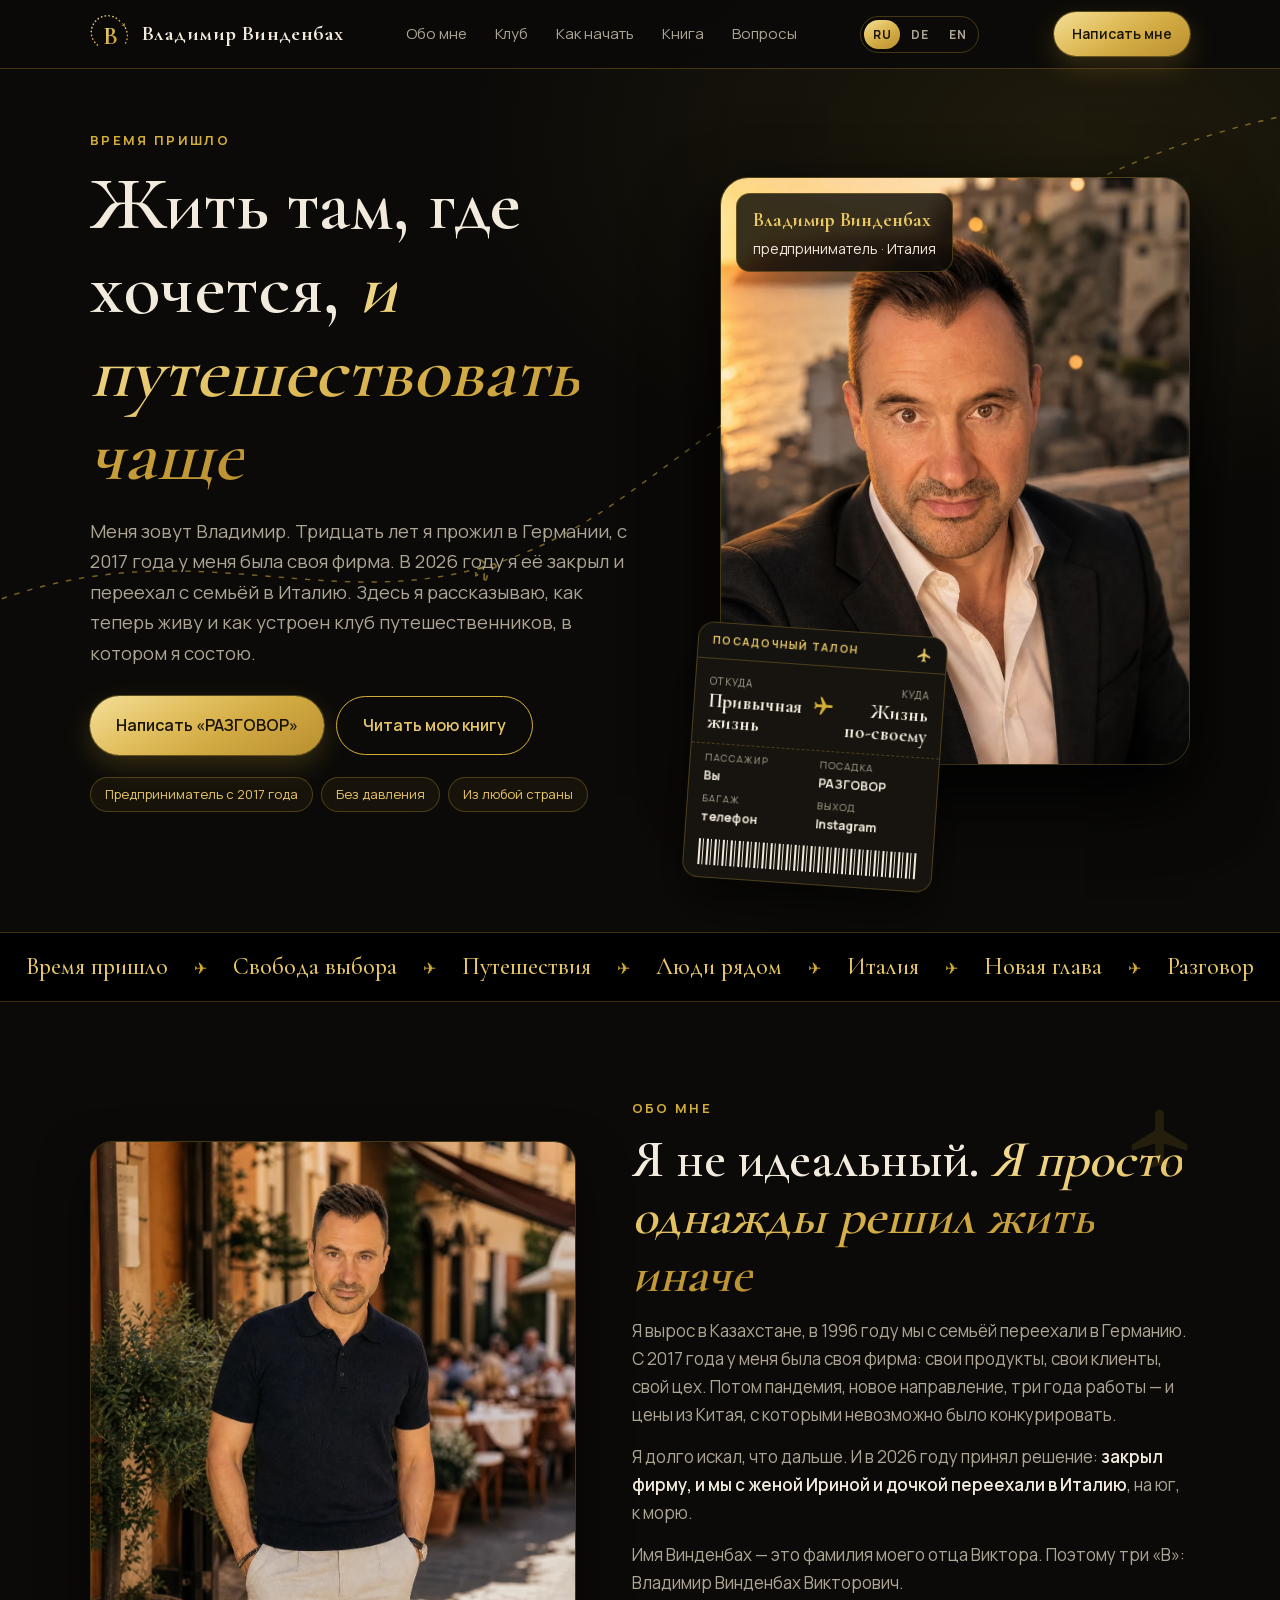
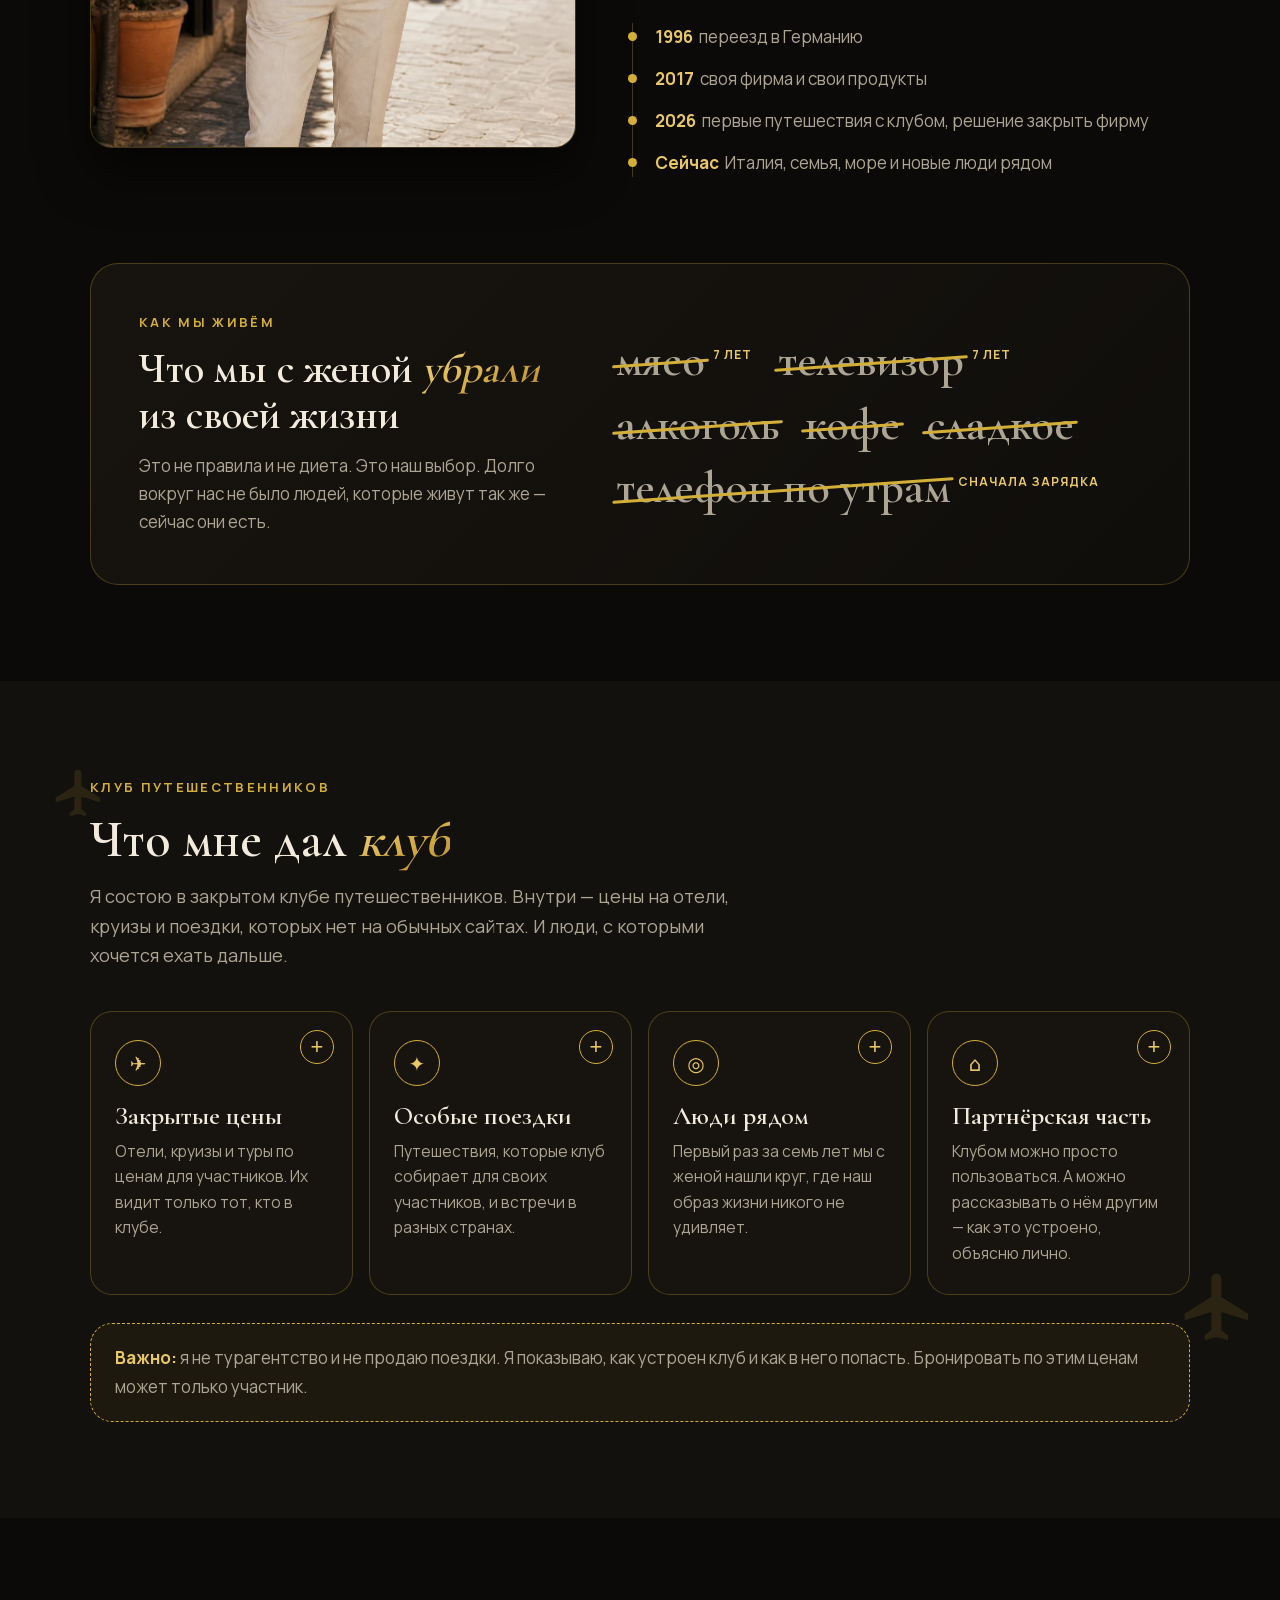
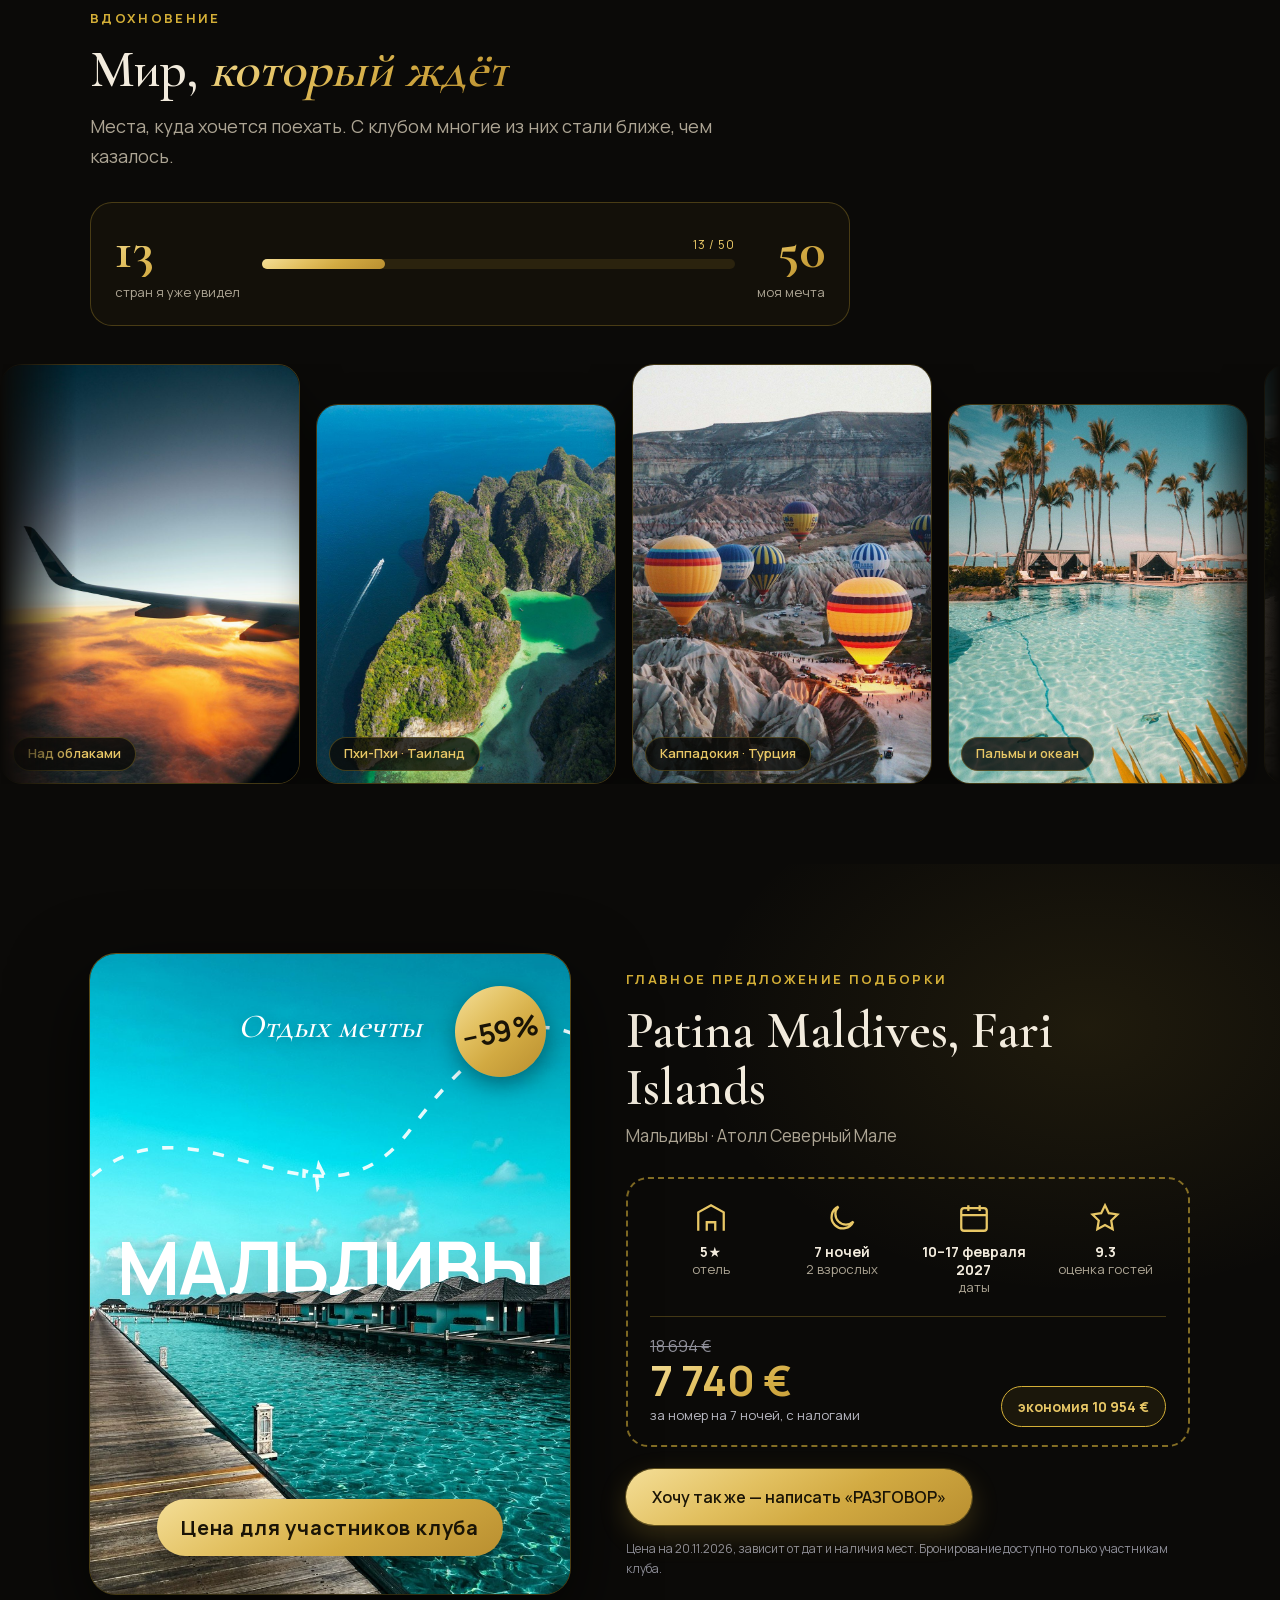
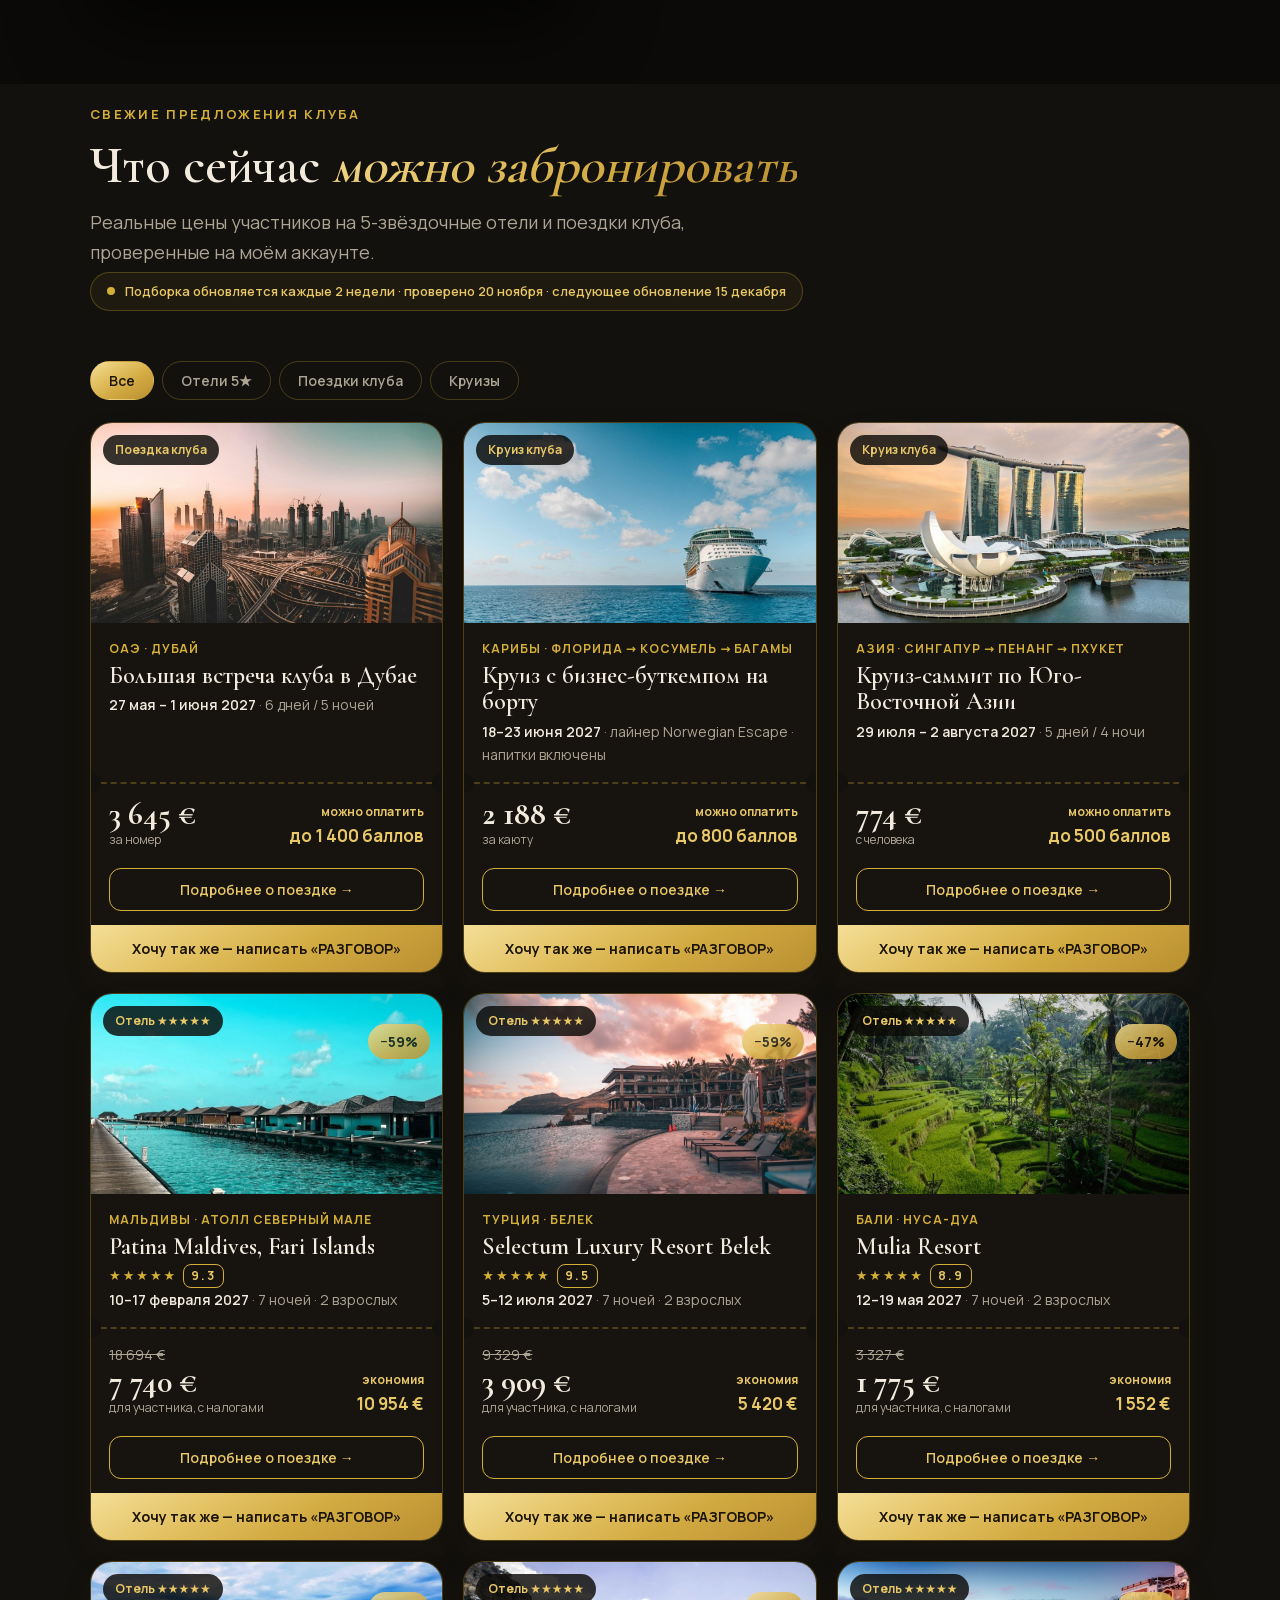
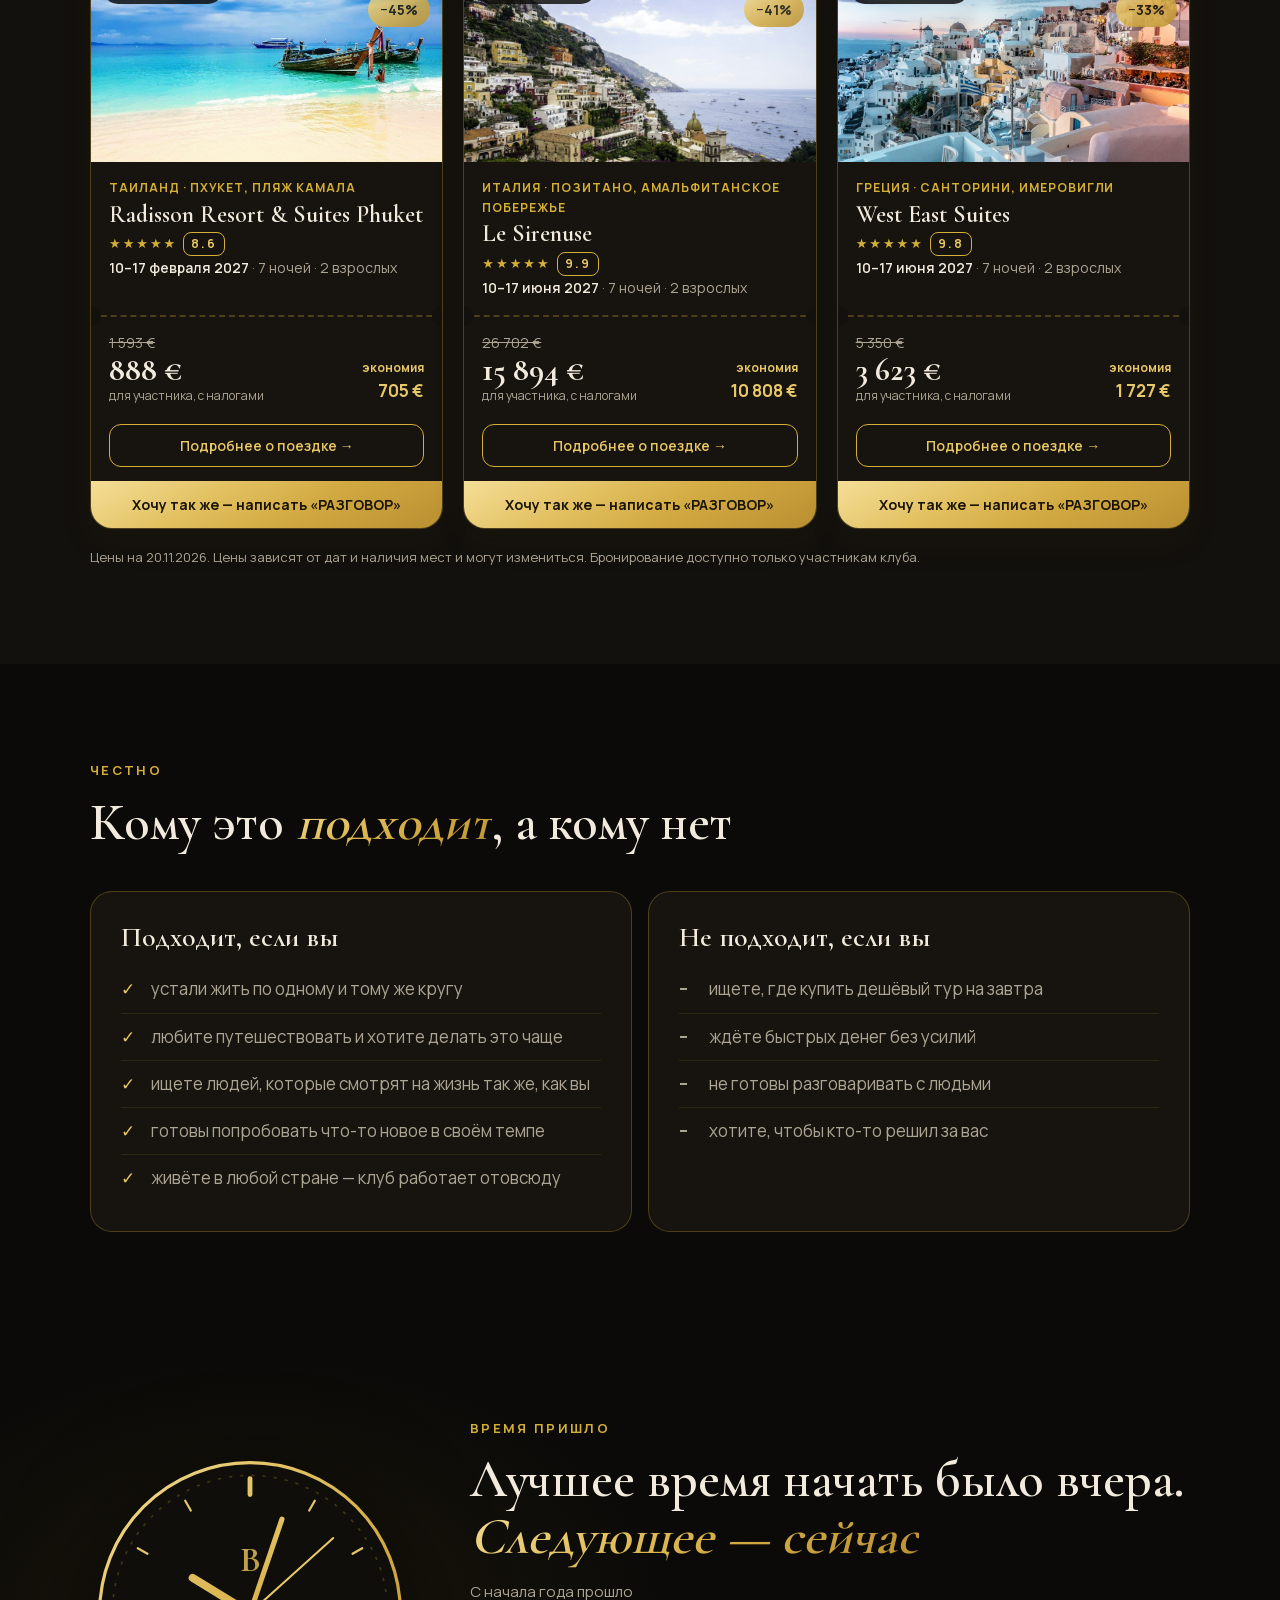
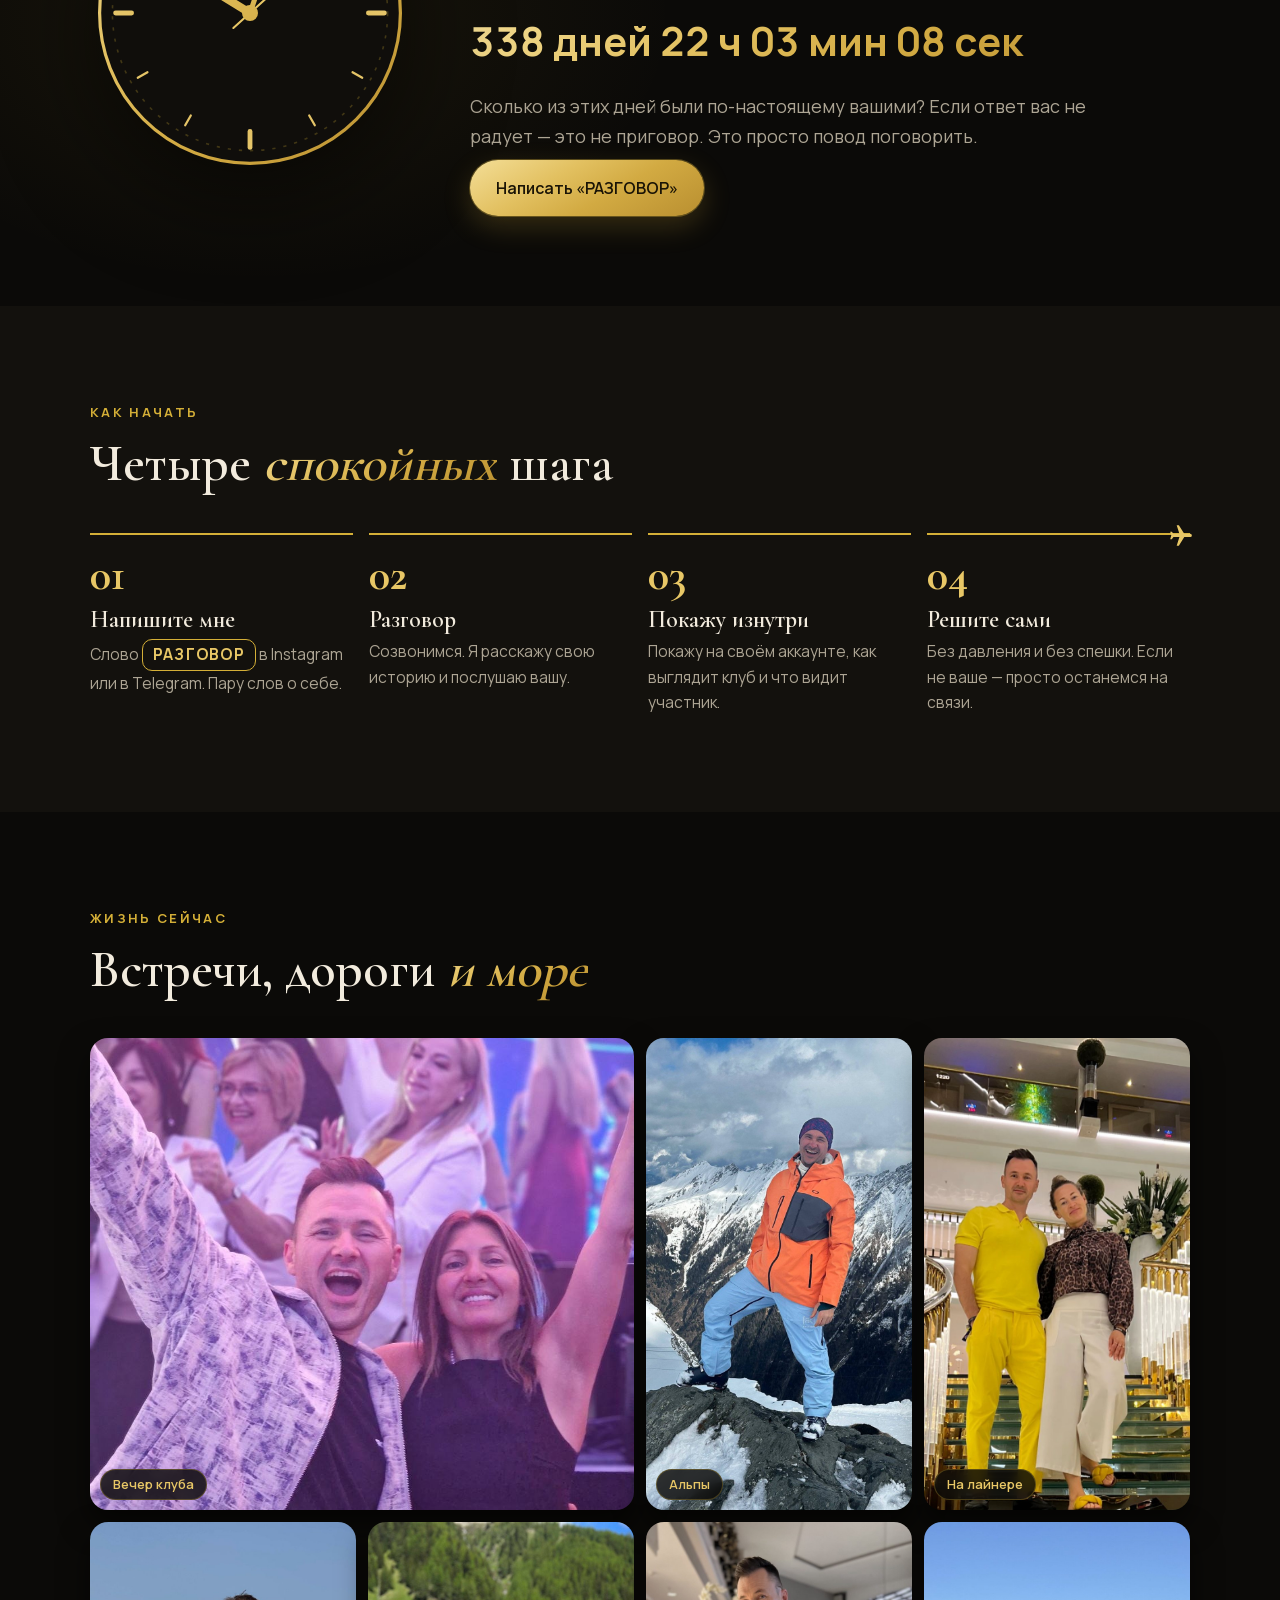
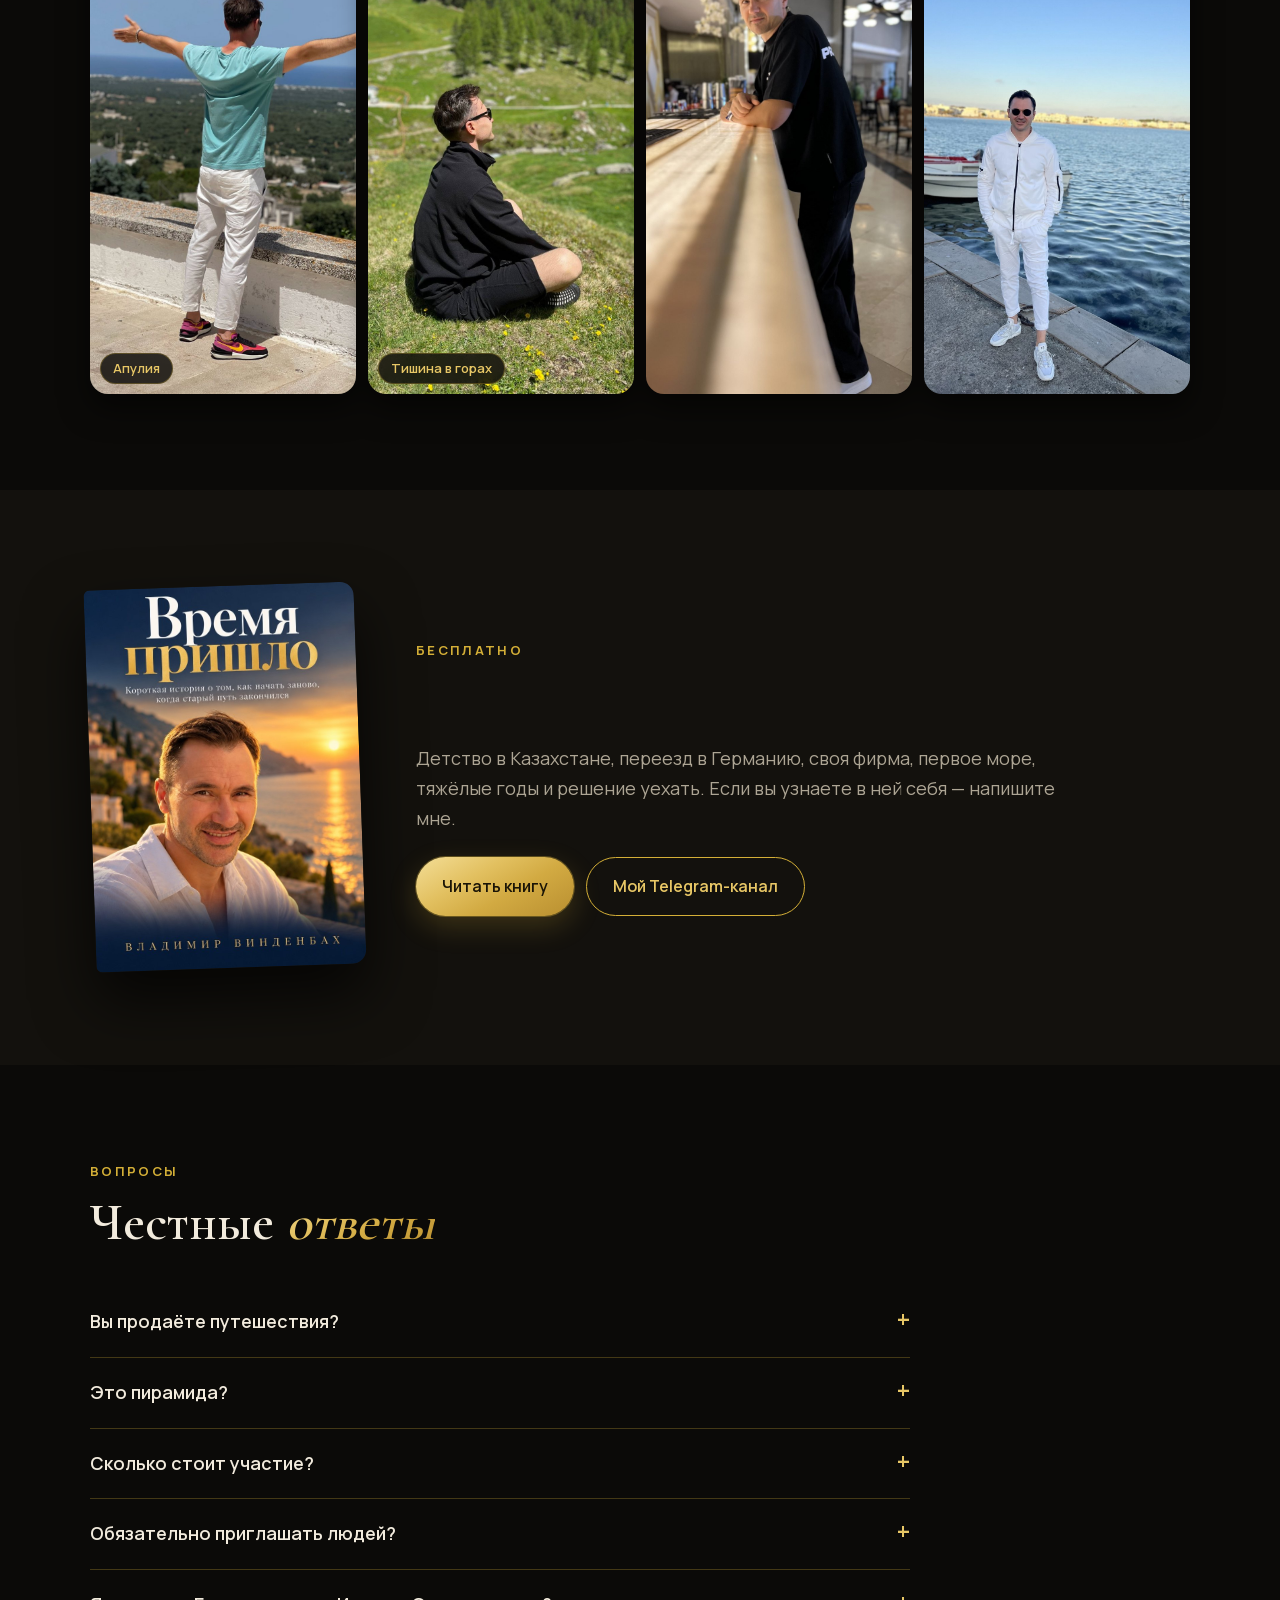
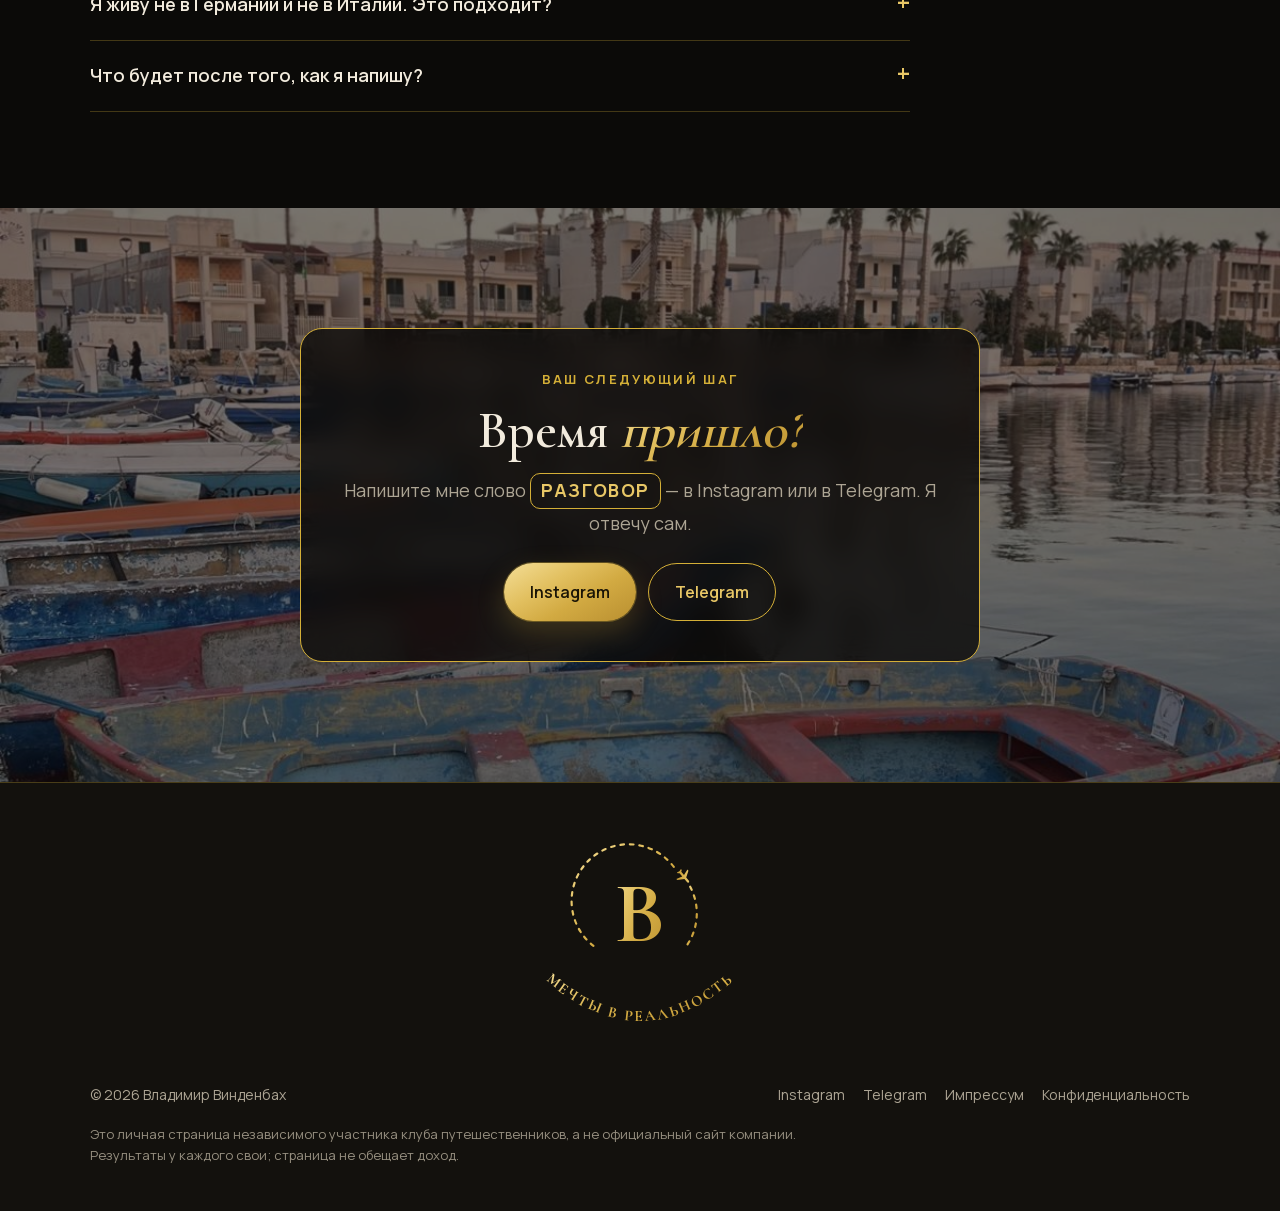
==== commit 5213949b: "Beschreibungen für alle 6 Hotels (RU/DE/EN), Hinweis auf 2-Wochen-Aktualisierung Co-Authored-By: Cla" ====
--- a/index.html
+++ b/index.html
@@ -504,6 +504,11 @@
 .ccount{margin:6px 0 18px;color:var(--muted);font-size:15px}
 .ccount b{display:block;font-family:Manrope,sans-serif;font-variant-numeric:tabular-nums;font-size:clamp(26px,4vw,40px);font-weight:700;background:var(--goldg);-webkit-background-clip:text;background-clip:text;color:transparent;margin-top:4px}
 @media(max-width:860px){.clockgrid{grid-template-columns:1fr;gap:30px;text-align:center}.clockface{max-width:240px;margin:0 auto}.clocktext .lead{margin-left:auto;margin-right:auto}}
+/* update notice */
+.upd{display:inline-flex;align-items:center;gap:10px;border:1px solid var(--line);border-radius:99px;padding:8px 16px;margin:4px 0 22px;color:var(--gold2);font-size:13px;font-weight:600;background:rgba(212,175,55,.06)}
+.upd-dot{width:8px;height:8px;border-radius:50%;background:var(--gold);box-shadow:0 0 0 0 rgba(212,175,55,.6);animation:updp 2s infinite}
+@keyframes updp{0%{box-shadow:0 0 0 0 rgba(212,175,55,.55)}70%{box-shadow:0 0 0 9px rgba(212,175,55,0)}100%{box-shadow:0 0 0 0 rgba(212,175,55,0)}}
+.dlg-price .o{color:var(--muted);text-decoration:line-through;font-size:15px;margin-bottom:2px}
 /* poster */
 .poster{background:var(--bg)!important}
 .poster::before{background:radial-gradient(560px 380px at 85% 20%,rgba(212,175,55,.10),transparent 70%)}
@@ -692,7 +697,8 @@
   <div class="wrap">
     <div data-i18n="t106" class="eyebrow">Свежие предложения клуба</div>
     <h2 data-i18n="t107">Что сейчас <em>можно забронировать</em></h2>
-    <p data-i18n="t108" class="lead">Реальные цены участников на 5-звёздочные отели и поездки клуба. Я обновляю подборку каждые две недели.</p>
+    <p data-i18n="t108" class="lead">Реальные цены участников на 5-звёздочные отели и поездки клуба, проверенные на моём аккаунте.</p>
+    <div class="upd rv"><span class="upd-dot"></span><span id="upd-text"></span></div>
     <div class="ofilter" role="tablist">
       <button data-i18n="t109" class="on" data-f="all">Все</button>
       <button data-i18n="t110" data-f="hotel">Отели 5★</button>
@@ -958,7 +964,7 @@
   function open(id,push){
     var d=trD(id),o=O.filter(function(x){return x.id===id})[0]; if(!d||!o) return; window.__dlgId=id;
     var h='<div class="dlg-hero"'+(o.img?' style="background-image:url('+o.img+')"':'')+'><div class="dlg-hero-in"><span class="dlg-badge">'+esc(o.badge?tr(o,'badge'):'')+'</span><h2 id="dlg-title">'+esc(tr(o,'name'))+'</h2><div class="dlg-where">'+esc(tr(o,'country')+' · '+tr(o,'place'))+'</div></div></div>';
-    h+='<div class="dlg-price"><div><div class="n">'+money(o.price)+'</div><div class="s">'+esc(tr(o,'per')||'')+'</div></div>'+(o.pts?'<div class="sv">'+L('ptsLong',{n:num(o.pts)})+'</div>':'')+'</div>';
+    h+='<div class="dlg-price"><div>'+(o.old?'<div class="o">'+money(o.old)+'</div>':'')+'<div class="n">'+money(o.price)+'</div><div class="s">'+esc(o.old?L('member'):(tr(o,'per')||''))+'</div></div>'+(o.old?'<div class="sv">'+L('psave',{x:money(o.old-o.price)})+'</div>':'')+(o.pts?'<div class="sv">'+L('ptsLong',{n:num(o.pts)})+'</div>':'')+'</div>';
     h+='<p class="dlg-intro">'+esc(d.intro)+'</p>';
     h+='<h3>'+L('facts')+'</h3>'+li(d.facts,'dlg-facts');
     h+='<div class="dlg-two"><div><h3>'+L('incl')+'</h3>'+li(d.incl,'dlg-yes')+'</div><div><h3>'+L('excl')+'</h3>'+li(d.excl,'dlg-no')+'</div></div>';
@@ -1003,5 +1009,20 @@
   tick(); setInterval(tick,250);
 })();
 </script>
+
+<script>
+(function(){
+  var el=document.getElementById('upd-text'); if(!el) return;
+  function render(){
+    var lang=window.LANG||'ru',loc=lang==='en'?'en-GB':(lang==='de'?'de-DE':'ru-RU');
+    var now=new Date(),y=now.getFullYear(),m=now.getMonth(),d=now.getDate(),next;
+    if(d<15) next=new Date(y,m,15); else next=new Date(y,m+1,1);
+    var c=(window.OFFERS_CHECKED||'').split('.'),chk=c.length===3?new Date(+c[2],+c[1]-1,+c[0]):null;
+    var f=function(x){return x.toLocaleDateString(loc,{day:'numeric',month:'long'})};
+    el.textContent=L('upd',{d:chk?f(chk):'',n:f(next)});
+  }
+  render(); onLang(render);
+})();
+</script>
 </body>
 </html>
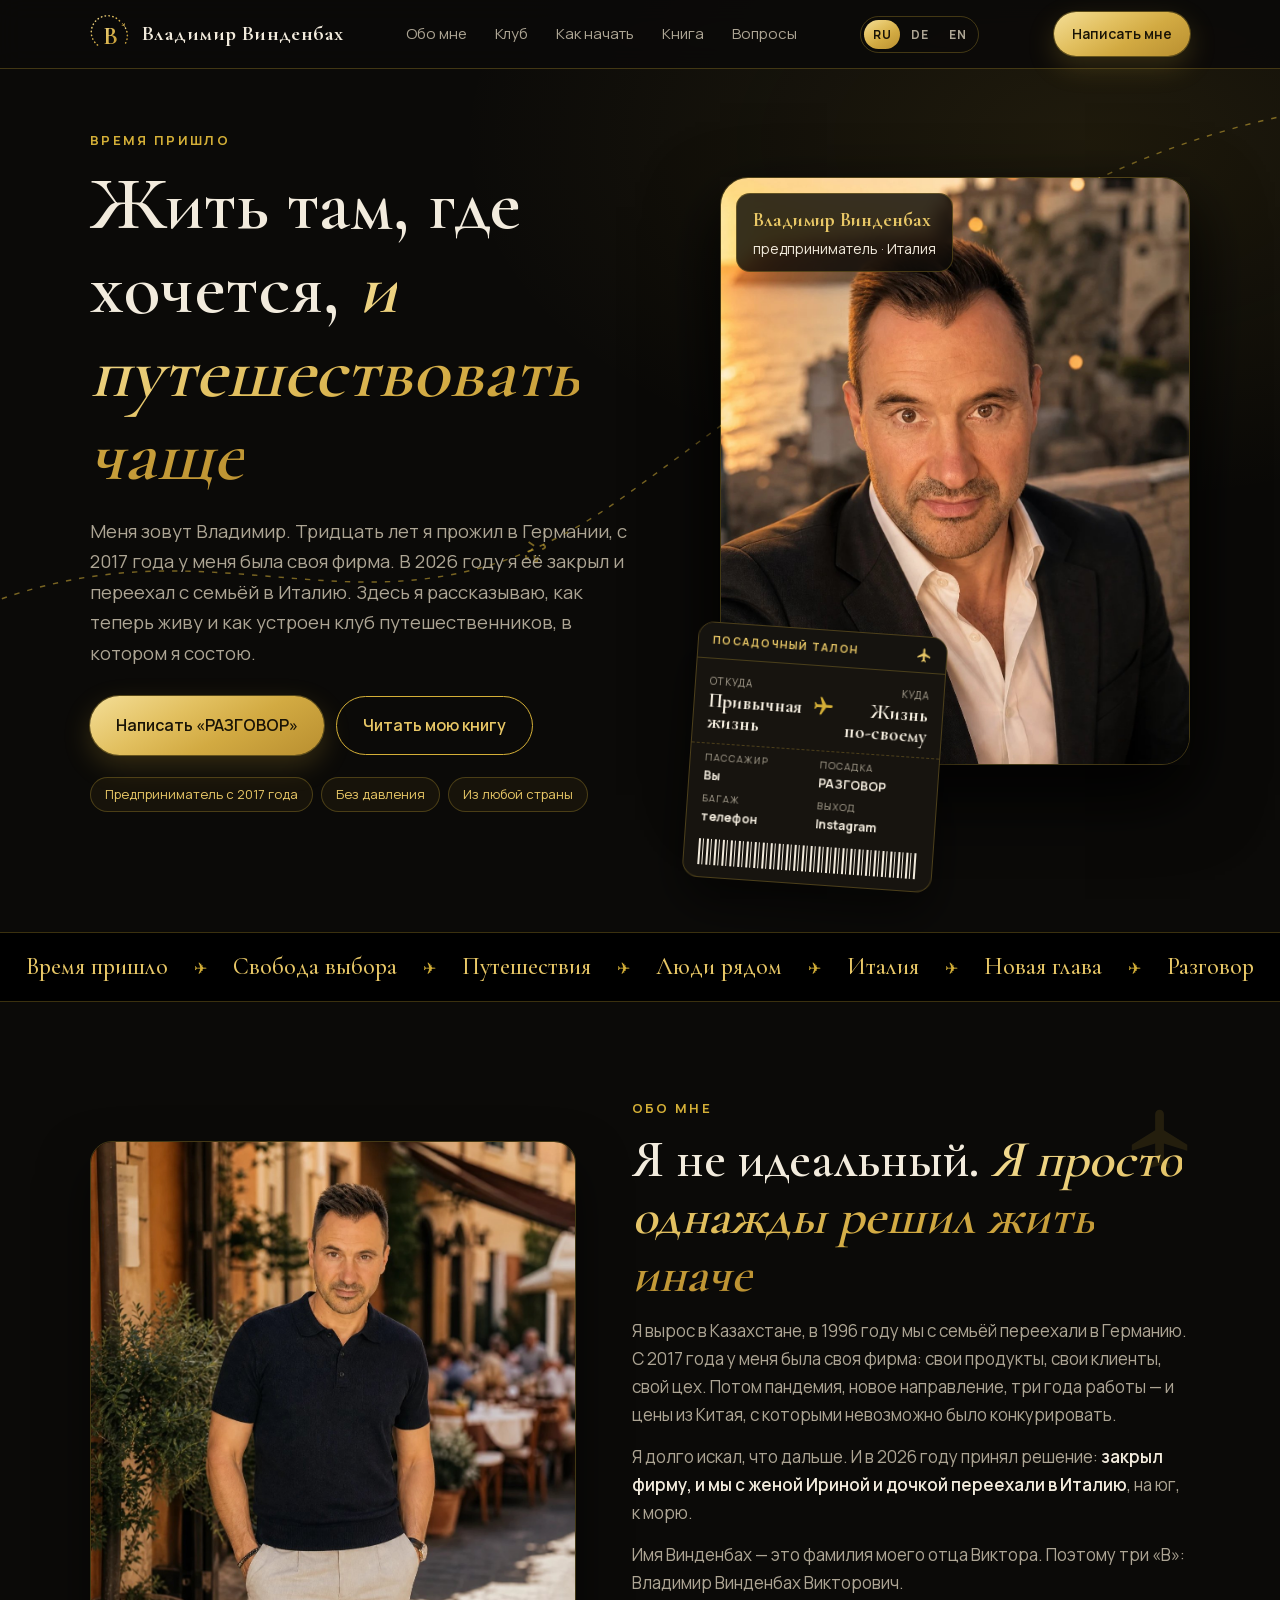
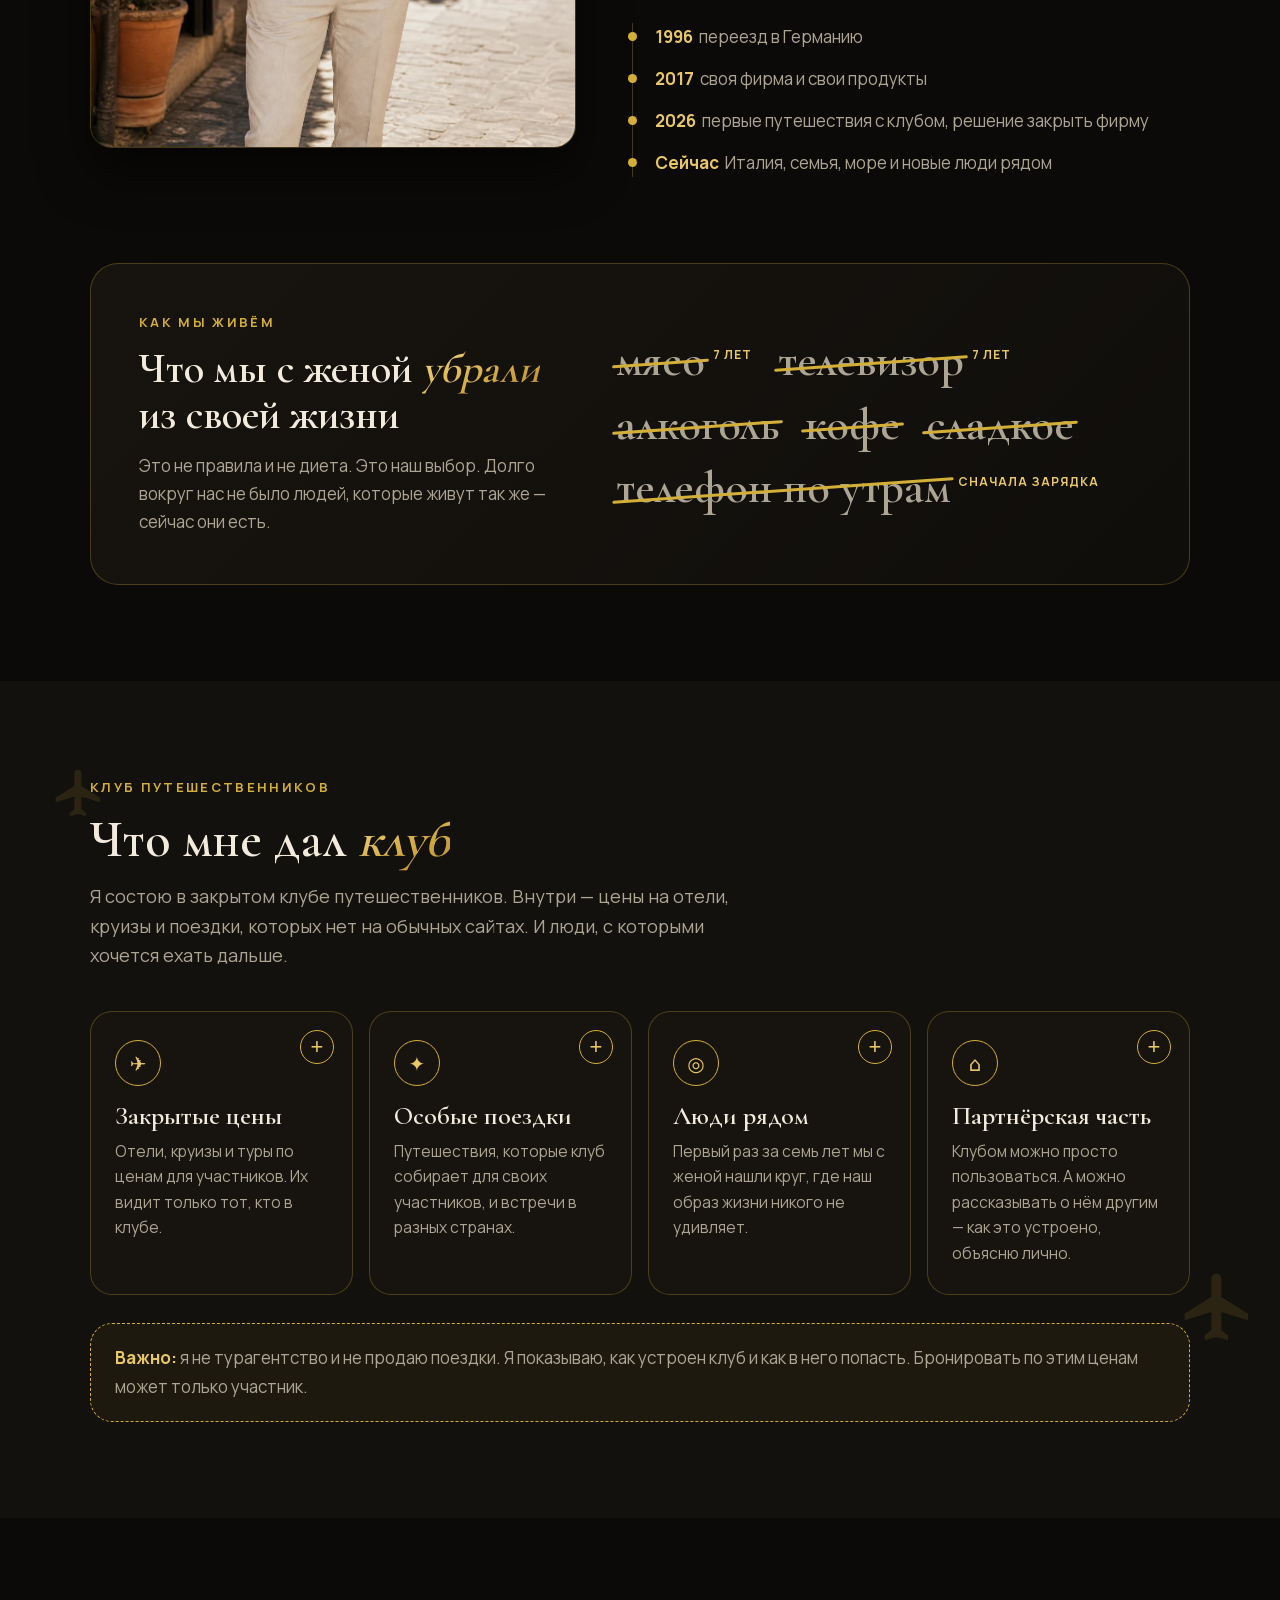
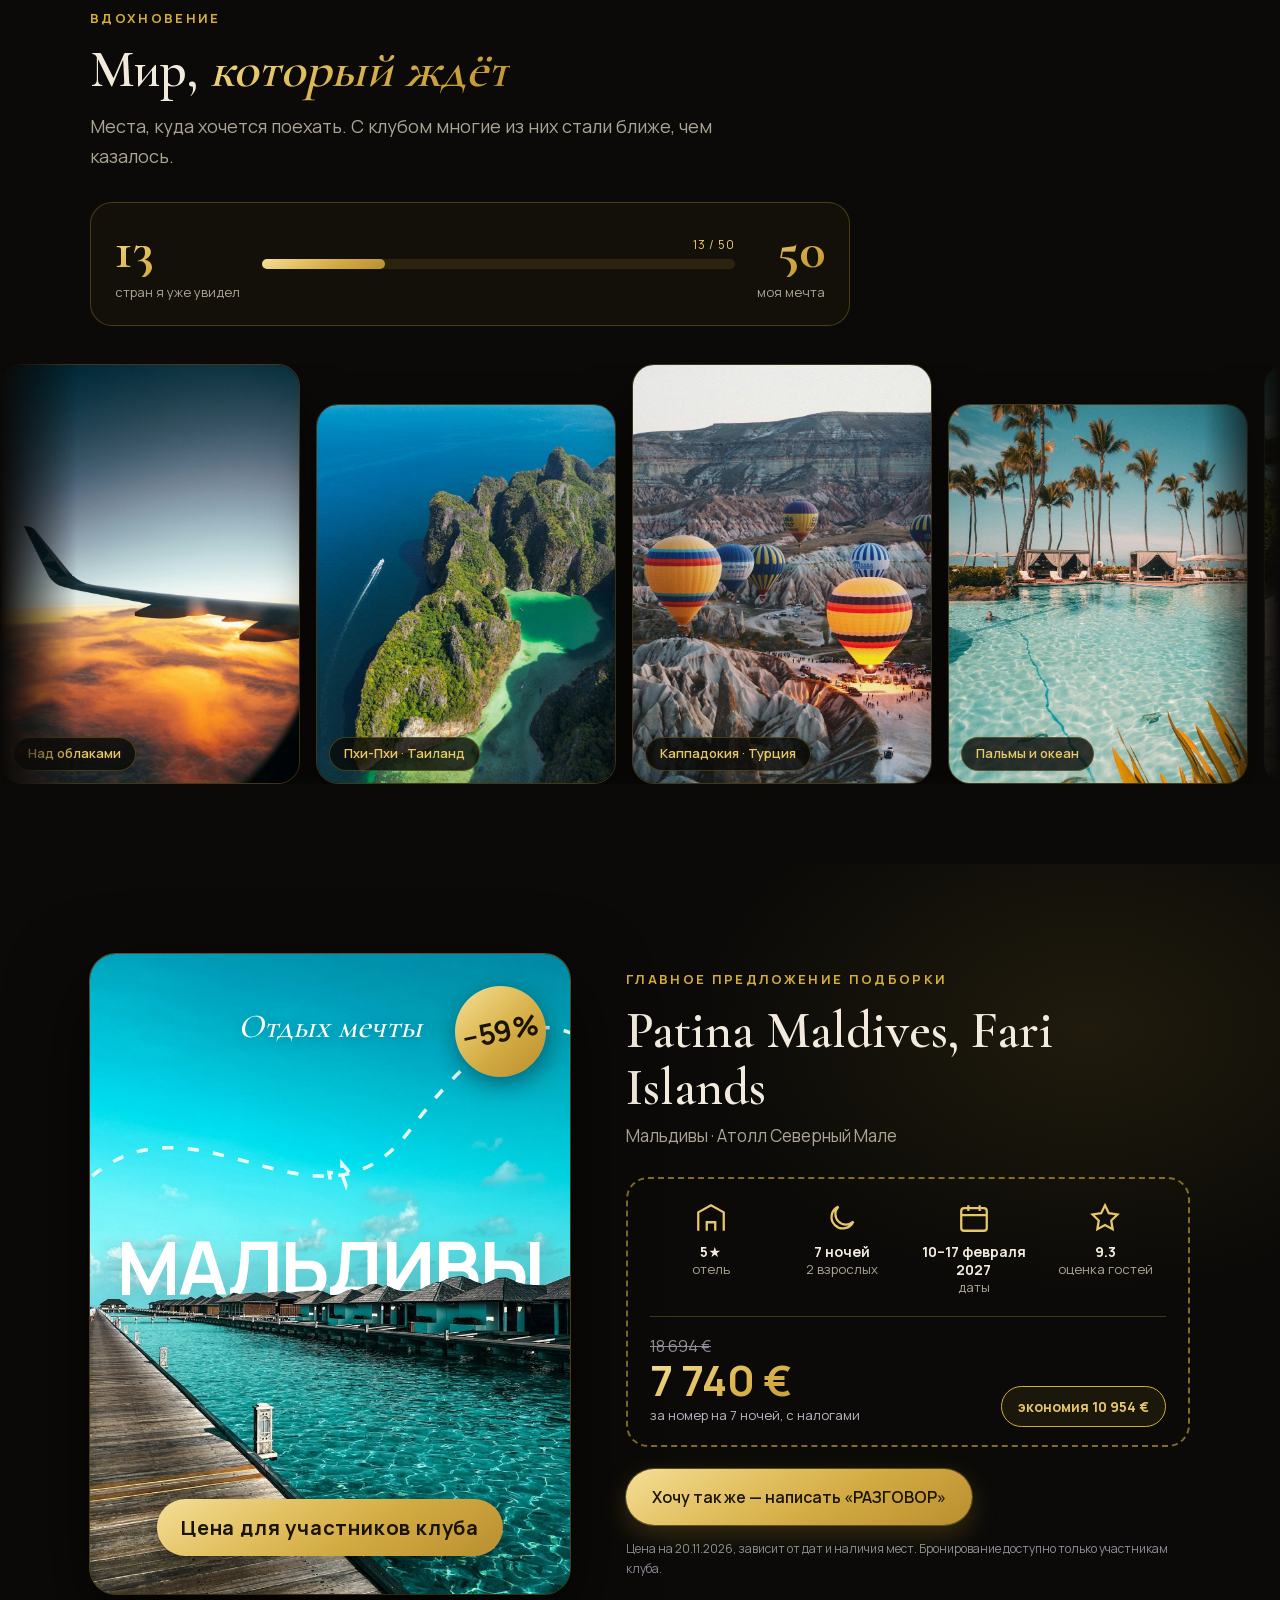
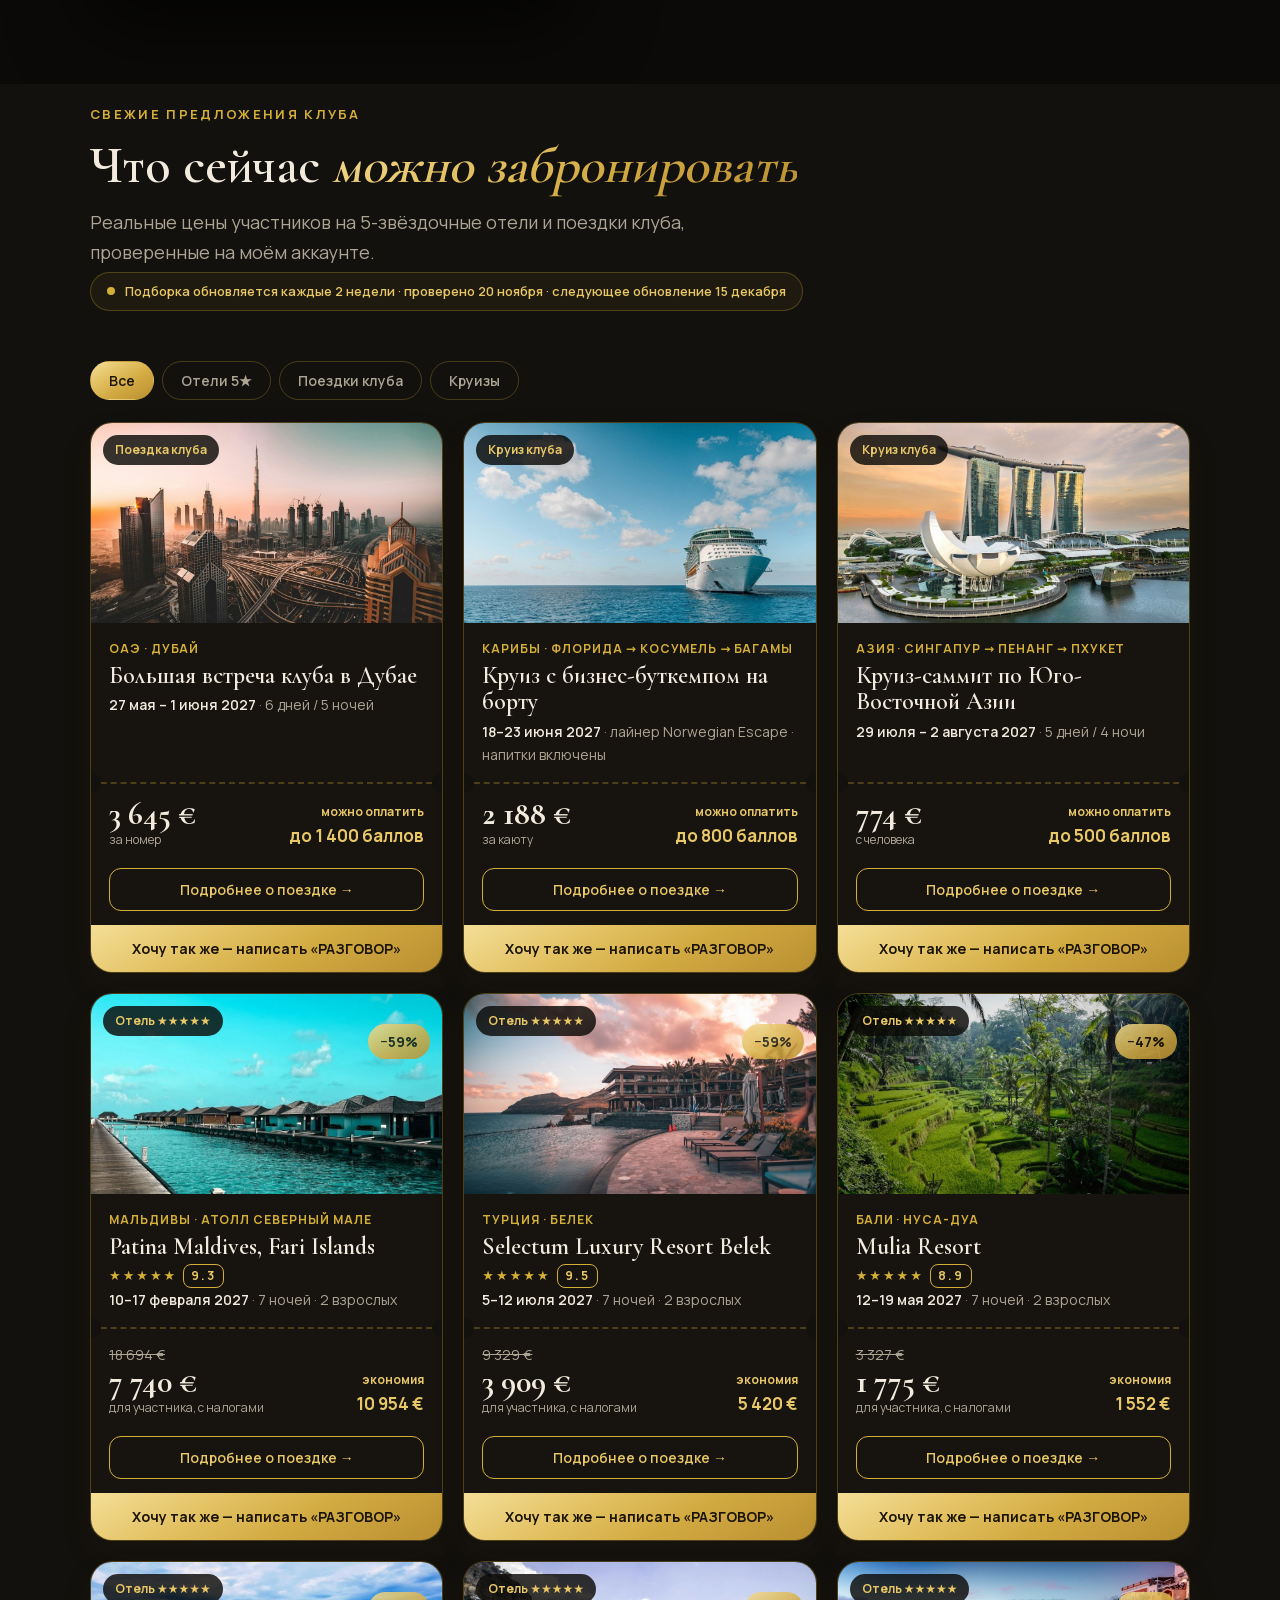
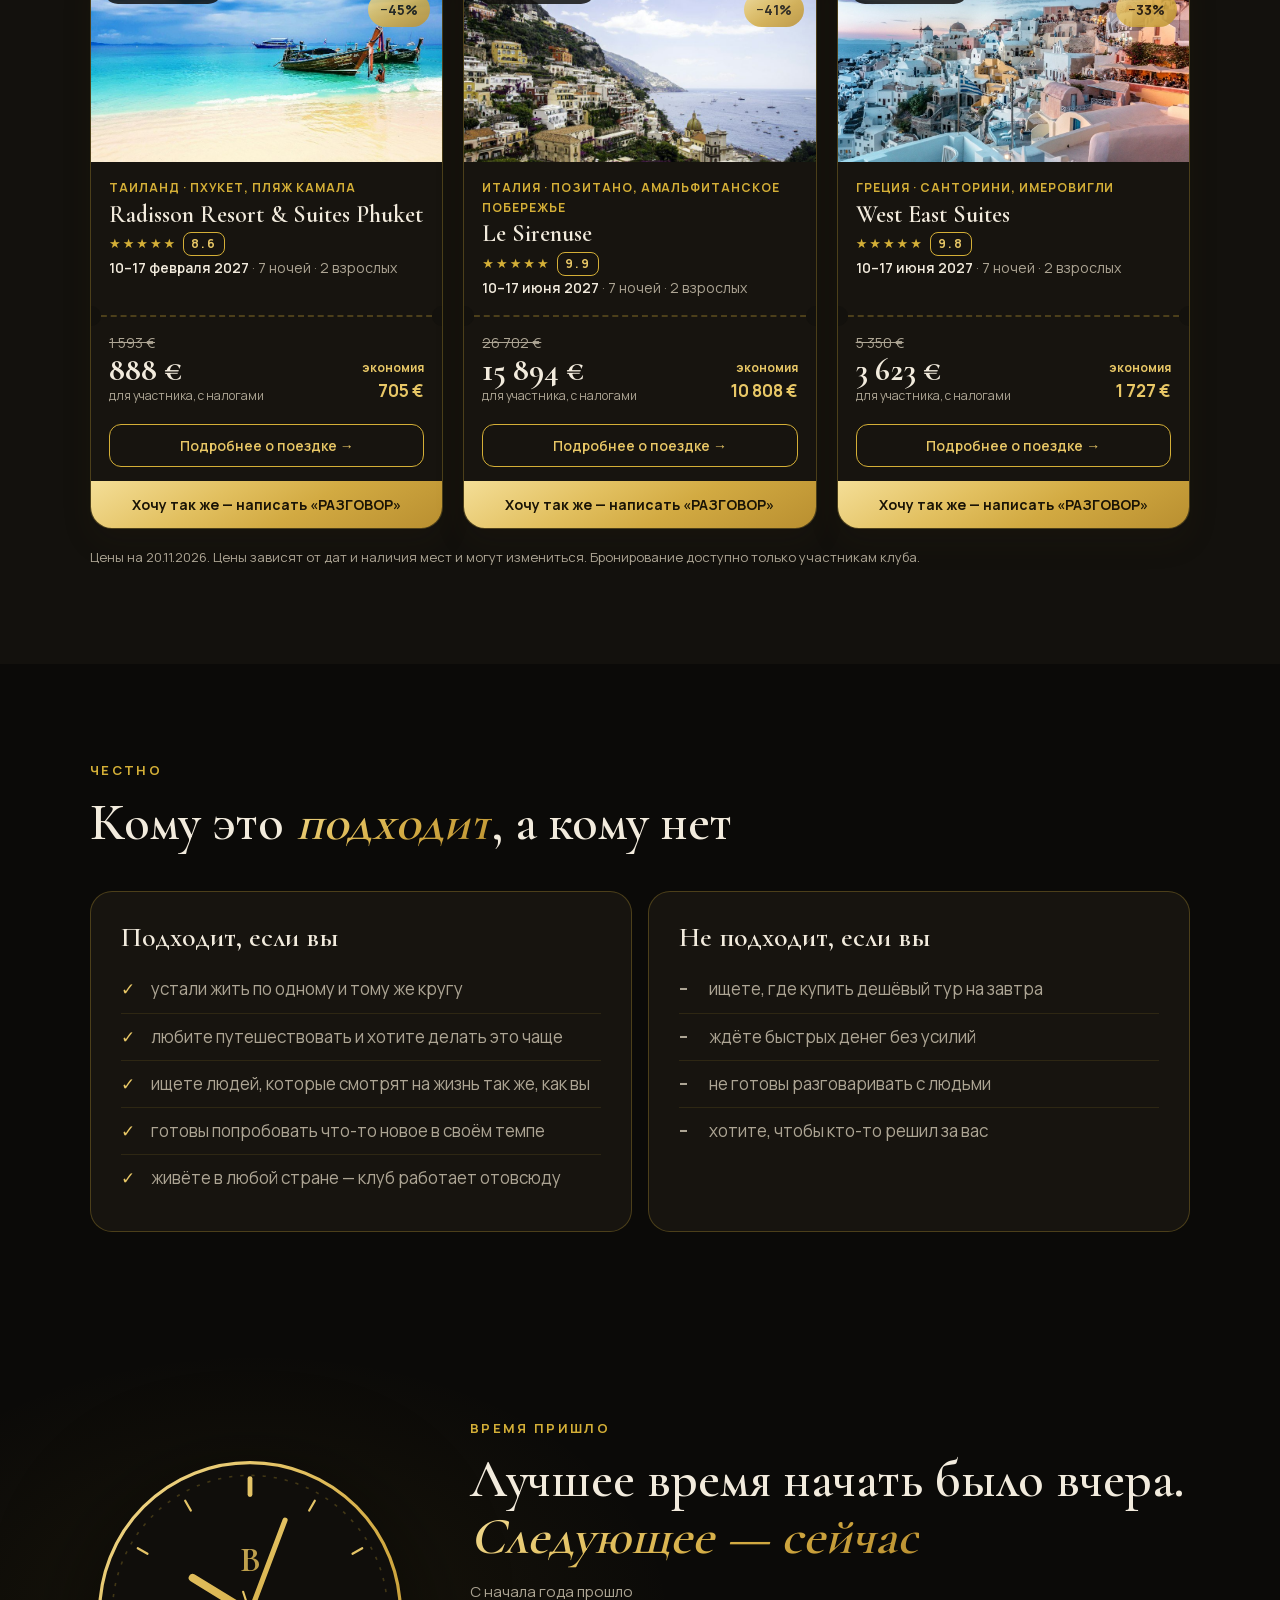
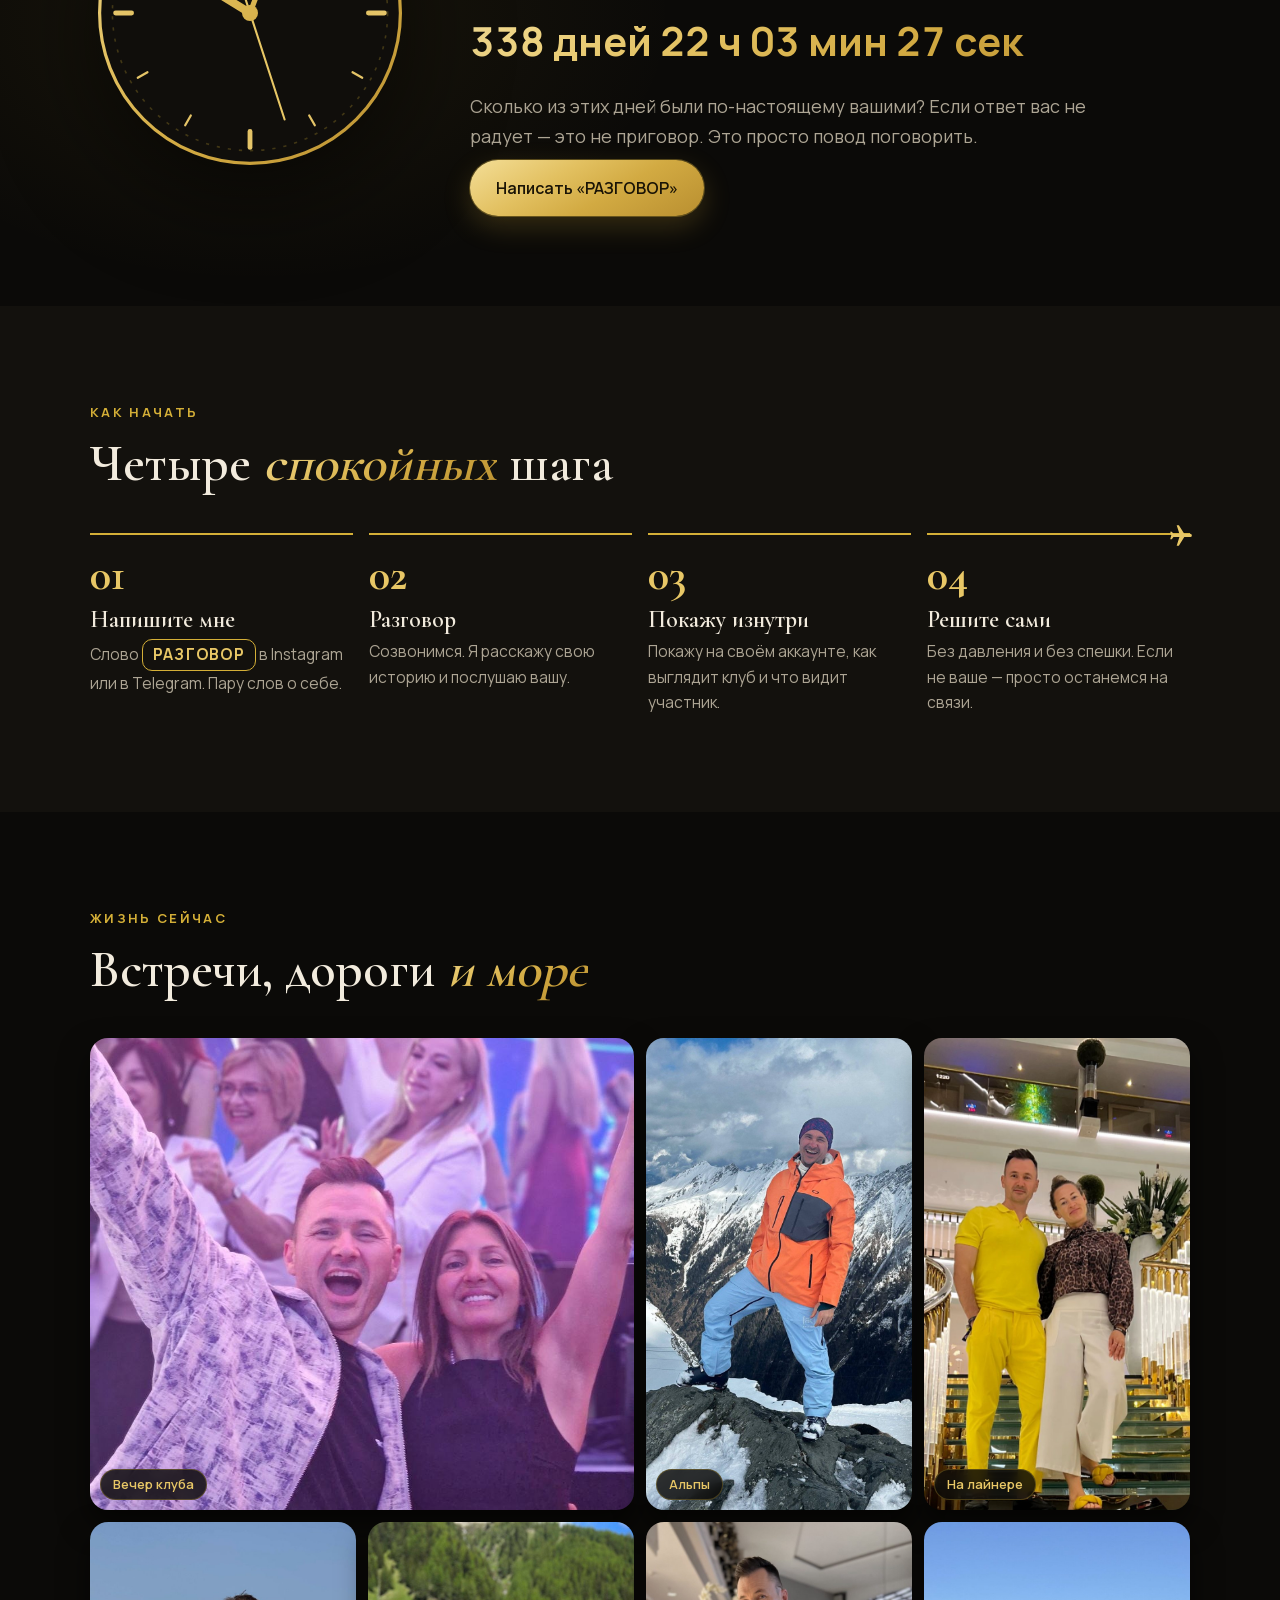
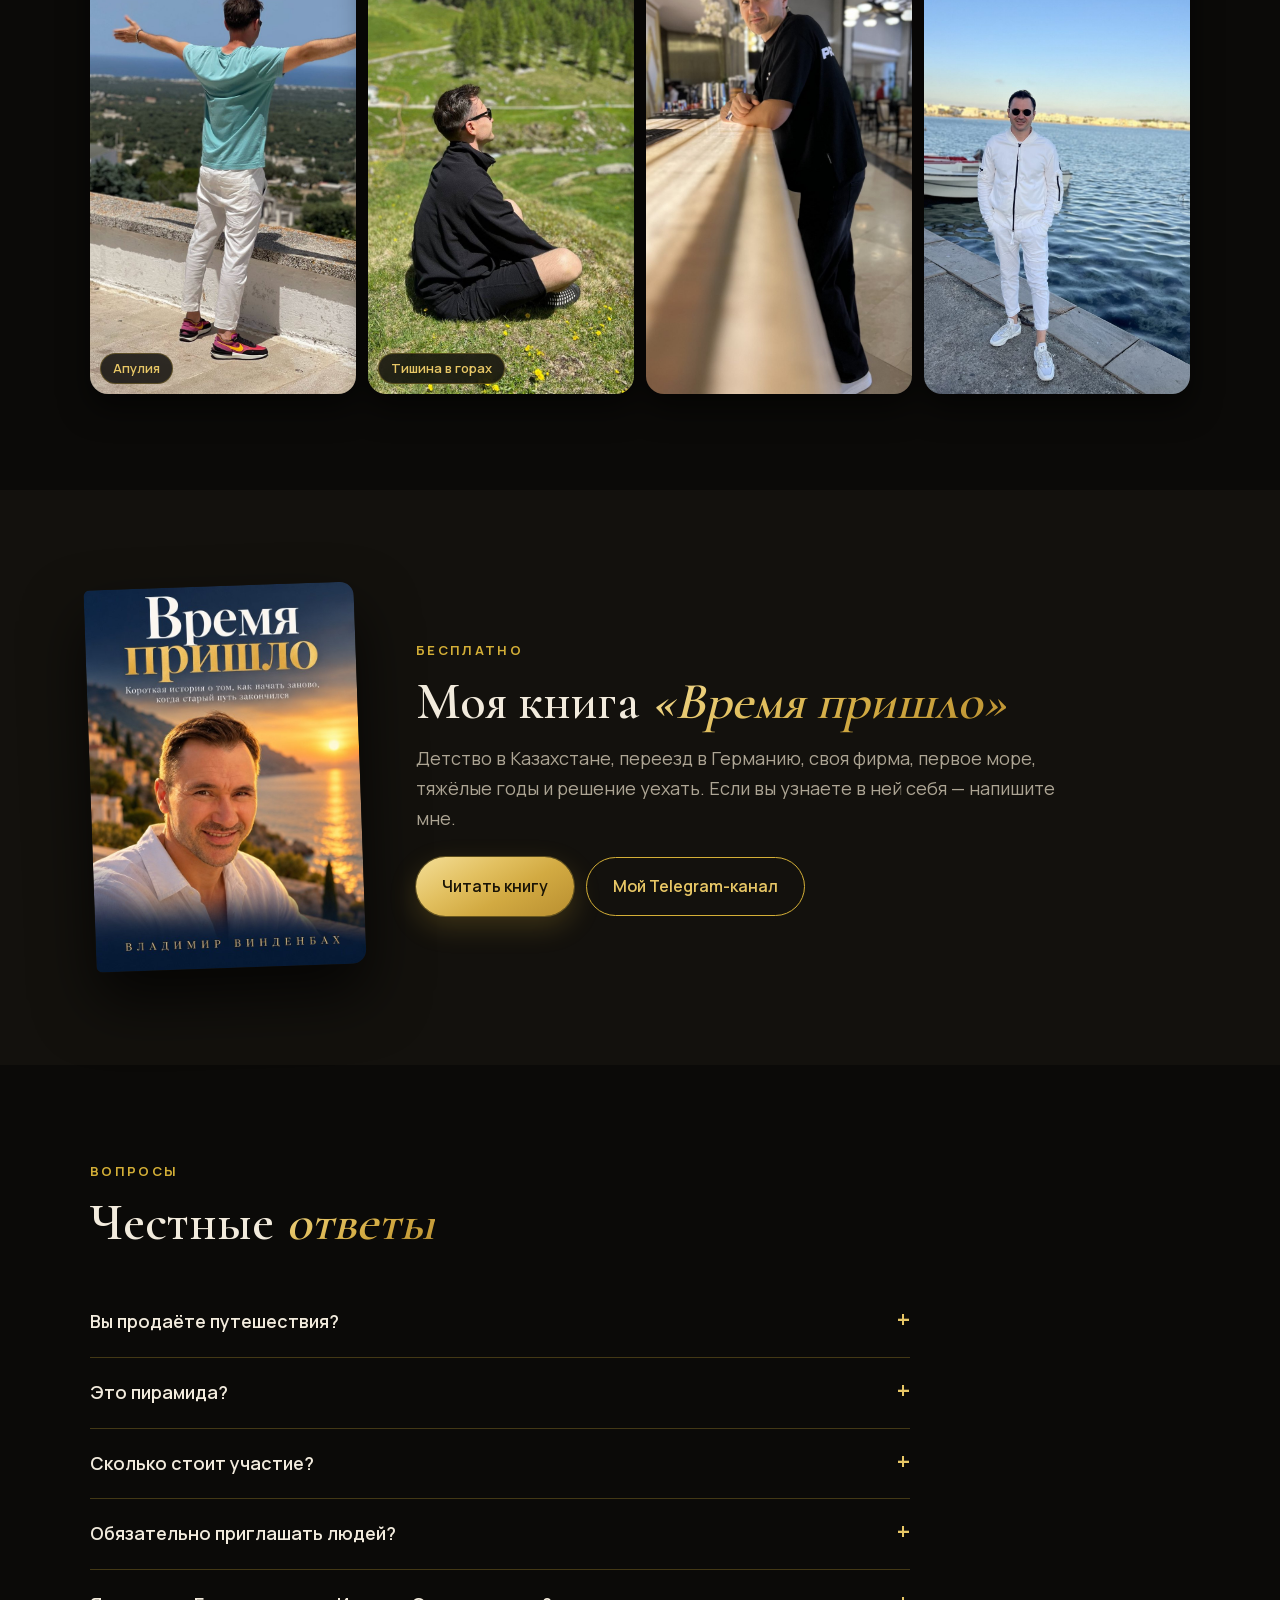
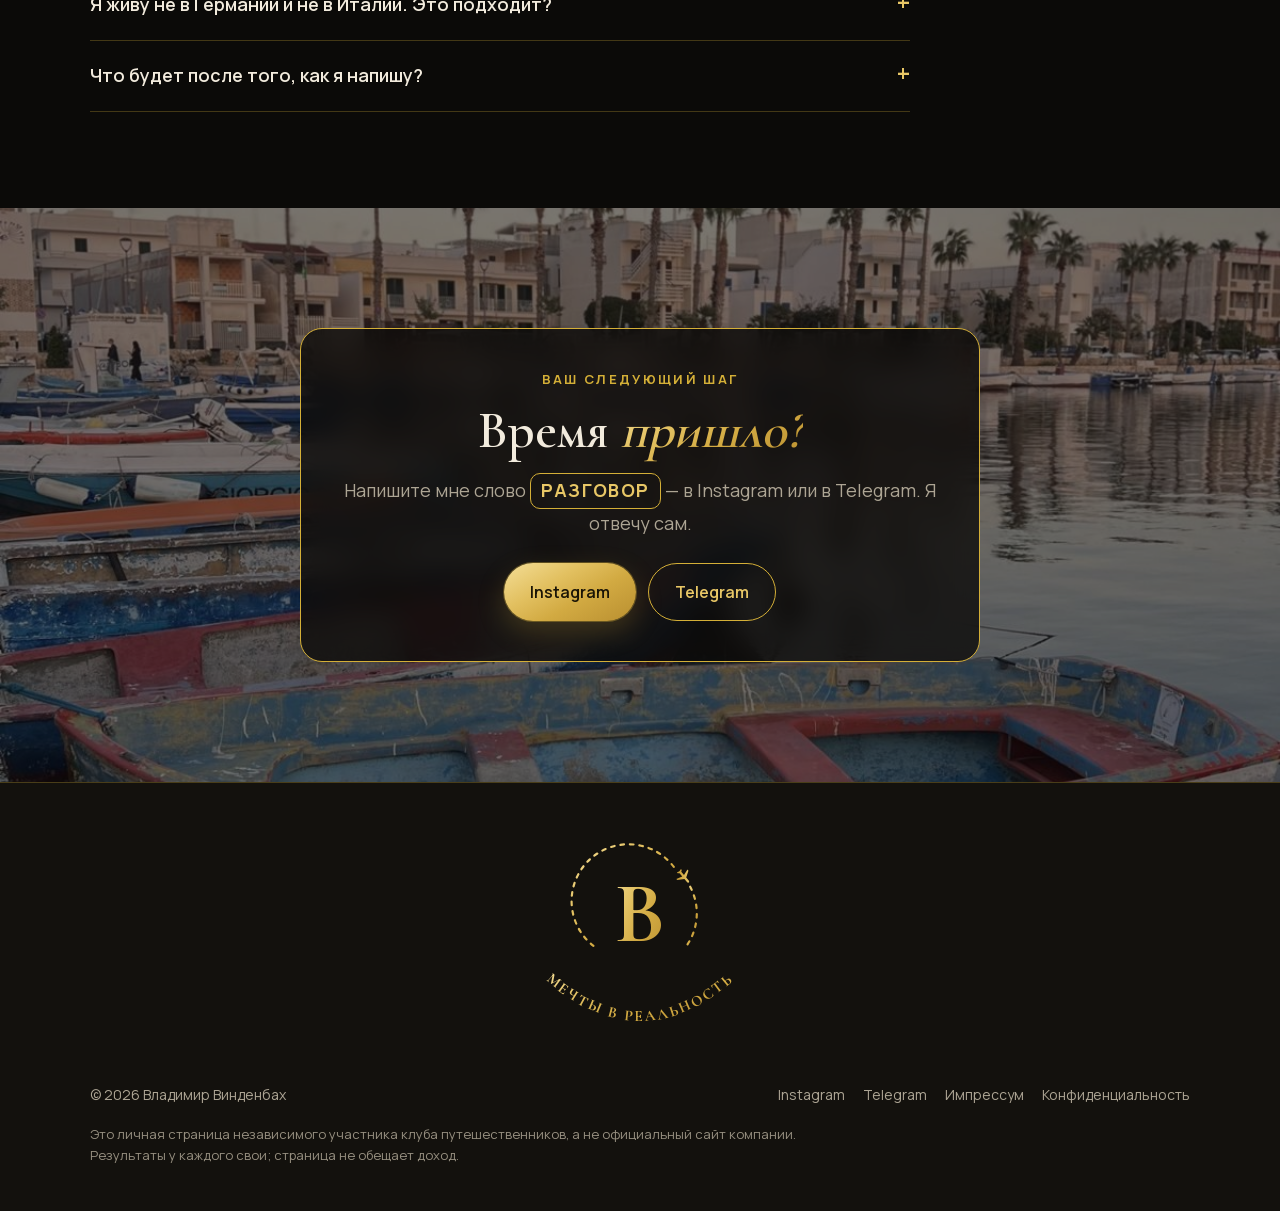
==== commit 6d8b4905: "Kнопка «Поделиться»: WhatsApp, Telegram, Link kopieren, QR-Code; Reise teilen im Detailfenster Co-Au" ====
--- a/index.html
+++ b/index.html
@@ -509,6 +509,33 @@
 .upd-dot{width:8px;height:8px;border-radius:50%;background:var(--gold);box-shadow:0 0 0 0 rgba(212,175,55,.6);animation:updp 2s infinite}
 @keyframes updp{0%{box-shadow:0 0 0 0 rgba(212,175,55,.55)}70%{box-shadow:0 0 0 9px rgba(212,175,55,0)}100%{box-shadow:0 0 0 0 rgba(212,175,55,0)}}
 .dlg-price .o{color:var(--muted);text-decoration:line-through;font-size:15px;margin-bottom:2px}
+/* share */
+.sharefab{position:fixed;right:18px;bottom:18px;z-index:120;display:flex;align-items:center;gap:9px;padding:13px 20px 13px 16px;border:0;border-radius:99px;background:var(--goldg);color:#1A1406;font:800 14.5px Manrope,sans-serif;letter-spacing:.02em;cursor:pointer;box-shadow:0 12px 30px rgba(0,0,0,.55);opacity:0;transform:translateY(20px);pointer-events:none;transition:opacity .4s,transform .4s}
+.sharefab.show{opacity:1;transform:none;pointer-events:auto}
+.sharefab svg{width:19px;height:19px;flex:none}
+.sharefab::before,.sharefab::after{content:"";position:absolute;inset:0;border-radius:inherit;border:2px solid #E2C060;animation:ring 2.6s ease-out infinite;pointer-events:none}
+.sharefab::after{animation-delay:1.3s}
+@keyframes ring{0%{opacity:.75;transform:scale(1)}100%{opacity:0;transform:scale(1.35,1.7)}}
+.sharefab:hover{filter:brightness(1.08)}
+html.dlg-open .sharefab{opacity:0;pointer-events:none}
+@media(prefers-reduced-motion:reduce){.sharefab::before,.sharefab::after{animation:none;opacity:0}}
+.shr .dlg-panel{max-width:460px;padding:30px 26px 26px;text-align:center}
+.shr .dlg-x{position:absolute;top:0;right:0}
+.shr h2{font-size:clamp(26px,6vw,32px);line-height:1.15;margin:6px 10px 12px}
+.shr p{color:var(--muted);font-size:15.5px;margin:0 0 20px}
+.shr-btns{display:grid;grid-template-columns:1fr 1fr;gap:10px}
+.shr-btns a,.shr-btns button{display:flex;align-items:center;justify-content:center;gap:8px;min-height:50px;border-radius:14px;border:1px solid var(--line);background:rgba(255,255,255,.04);color:var(--text);font:700 15px Manrope,sans-serif;cursor:pointer;text-decoration:none}
+.shr-btns a:hover,.shr-btns button:hover{border-color:var(--gold2);color:var(--gold2)}
+.shr-btns .wide{grid-column:1/-1}
+.shr-btns .copy.ok{background:var(--goldg);color:#1A1406;border-color:transparent}
+.shr-btns svg{width:20px;height:20px;flex:none}
+.shr-qr{margin-top:24px;padding-top:22px;border-top:1px solid var(--line)}
+.shr-qr h3{font-size:20px;margin:0 0 6px}
+.shr-qr p{font-size:14px;margin-bottom:14px}
+.shr-qr img{width:190px;height:190px;border-radius:16px;display:block;margin:0 auto 14px;box-shadow:0 0 0 1px rgba(226,192,96,.5),0 14px 34px rgba(0,0,0,.5)}
+.shr-qr a{color:var(--gold2);font-weight:700;font-size:14px;text-decoration:underline;text-underline-offset:3px}
+.dlg-cta .btn-share{margin-top:10px}
+@media(max-width:560px){.sharefab{right:14px;bottom:14px;padding:12px 17px 12px 14px;font-size:14px}}
 /* poster */
 .poster{background:var(--bg)!important}
 .poster::before{background:radial-gradient(560px 380px at 85% 20%,rgba(212,175,55,.10),transparent 70%)}
@@ -973,7 +1000,7 @@
     if(d.season) h+='<h3>'+L('season')+'</h3><p>'+esc(d.season)+'</p>';
     if(d.map) h+='<p><a class="dlg-map" href="https://www.google.com/maps/search/?api=1&query='+encodeURIComponent(d.map)+'" target="_blank" rel="noopener">'+L('map')+'</a></p>';
     if(d.faq) h+='<h3>'+L('faq')+'</h3>'+d.faq.map(function(x){return '<details><summary>'+esc(x[0])+'</summary><p>'+esc(x[1])+'</p></details>'}).join('');
-    h+='<div class="dlg-cta"><p>'+L('cta')+'</p><div class="row"><a class="btn btn-gold" href="'+ig+'" target="_blank" rel="noopener">Instagram</a><a class="btn btn-line" href="'+tg+'" target="_blank" rel="noopener">Telegram</a></div><p class="dlg-note">'+L('dnote',{d:esc(window.OFFERS_CHECKED||'')})+'</p></div>';
+    h+='<div class="dlg-cta"><p>'+L('cta')+'</p><div class="row"><a class="btn btn-gold" href="'+ig+'" target="_blank" rel="noopener">Instagram</a><a class="btn btn-line" href="'+tg+'" target="_blank" rel="noopener">Telegram</a></div><button class="btn btn-line btn-share" type="button" data-share="'+id+'">↗ '+L('shareTrip')+'</button><p class="dlg-note">'+L('dnote',{d:esc(window.OFFERS_CHECKED||'')})+'</p></div>';
     body.innerHTML=h; dlg.hidden=false; document.documentElement.classList.add('dlg-open');
     dlg.querySelector('.dlg-panel').scrollTop=0; dlg.querySelector('.dlg-x').focus();
     if(push!==false) history.replaceState(null,'','#poezdka-'+id);
@@ -1024,5 +1051,70 @@
   render(); onLang(render);
 })();
 </script>
+<button class="sharefab" id="sharefab" type="button" aria-haspopup="dialog"><svg viewBox="0 0 24 24" fill="none" stroke="currentColor" stroke-width="2.2" stroke-linecap="round" stroke-linejoin="round"><circle cx="18" cy="5" r="3"/><circle cx="6" cy="12" r="3"/><circle cx="18" cy="19" r="3"/><path d="M8.6 13.5l6.8 4M15.4 6.5l-6.8 4"/></svg><span id="share-lbl">Поделиться</span></button>
+<div class="dlg shr" id="shr" hidden aria-modal="true" role="dialog" aria-labelledby="shr-t">
+  <div class="dlg-bg" data-sclose></div>
+  <div class="dlg-panel">
+    <button class="dlg-x" type="button" data-sclose aria-label="Закрыть">×</button>
+    <h2 id="shr-t"></h2>
+    <p id="shr-p"></p>
+    <div class="shr-btns">
+      <a id="sh-wa" target="_blank" rel="noopener"><svg viewBox="0 0 24 24" fill="currentColor"><path d="M12 2a10 10 0 0 0-8.6 15.1L2 22l5-1.3A10 10 0 1 0 12 2zm0 18.2c-1.5 0-3-.4-4.3-1.2l-.3-.2-3 .8.8-2.9-.2-.3A8.2 8.2 0 1 1 12 20.2zm4.5-6.1c-.2-.1-1.5-.7-1.7-.8-.2-.1-.4-.1-.6.1l-.8 1c-.1.2-.3.2-.5.1a6.7 6.7 0 0 1-3.3-2.9c-.3-.4.2-.4.7-1.4.1-.2 0-.3 0-.4l-.8-1.8c-.2-.5-.4-.4-.6-.4h-.5a1 1 0 0 0-.7.3 3 3 0 0 0-.9 2.2 5.2 5.2 0 0 0 1.1 2.7 11.8 11.8 0 0 0 4.5 4c1.7.7 2.3.8 3.2.6.5-.1 1.5-.6 1.7-1.2.2-.6.2-1.1.2-1.2-.1-.1-.3-.2-.5-.3z"/></svg>WhatsApp</a>
+      <a id="sh-tg" target="_blank" rel="noopener"><svg viewBox="0 0 24 24" fill="currentColor"><path d="M21.9 4.3l-3.2 15c-.2 1-.9 1.3-1.7.8l-4.8-3.5-2.3 2.2c-.3.3-.5.5-1 .5l.3-4.9 8.9-8c.4-.3-.1-.5-.6-.2l-11 6.9-4.7-1.5c-1-.3-1-1 .2-1.5l18.4-7.1c.9-.3 1.6.2 1.5 1.3z"/></svg>Telegram</a>
+      <button id="sh-other" class="wide" type="button" hidden><svg viewBox="0 0 24 24" fill="none" stroke="currentColor" stroke-width="2.2" stroke-linecap="round" stroke-linejoin="round"><circle cx="18" cy="5" r="3"/><circle cx="6" cy="12" r="3"/><circle cx="18" cy="19" r="3"/><path d="M8.6 13.5l6.8 4M15.4 6.5l-6.8 4"/></svg><span></span></button>
+      <button id="sh-copy" class="copy wide" type="button"><svg viewBox="0 0 24 24" fill="none" stroke="currentColor" stroke-width="2" stroke-linecap="round" stroke-linejoin="round"><rect x="9" y="9" width="12" height="12" rx="2"/><path d="M5 15H4a2 2 0 0 1-2-2V4a2 2 0 0 1 2-2h9a2 2 0 0 1 2 2v1"/></svg><span></span></button>
+    </div>
+    <div class="shr-qr">
+      <h3 id="shr-qt"></h3>
+      <p id="shr-qp"></p>
+      <img src="qr-windenbach.svg" alt="QR windenbach.com" width="190" height="190">
+      <a id="shr-dl" href="qr-windenbach.png" download="QR-windenbach.png"></a>
+    </div>
+  </div>
+</div>
+<script>
+(function(){
+  var fab=document.getElementById('sharefab'),box=document.getElementById('shr'); if(!fab||!box) return;
+  var $=function(i){return document.getElementById(i)}, cur=null;
+  function link(trip){var lang=window.LANG||'ru',u='https://windenbach.com/'+(lang==='ru'?'':'?lang='+lang);return trip?u+'#poezdka-'+trip:u}
+  function msg(trip){
+    if(!trip) return L('shareMsg');
+    var o=(window.OFFERS||[]).filter(function(x){return x.id===trip})[0];
+    return L('shareTripMsg')+(o?' '+tr(o,'name')+' ('+tr(o,'country')+')':'');
+  }
+  function fill(){
+    var u=link(cur),t=msg(cur);
+    $('share-lbl').textContent=L('share');
+    $('shr-t').innerHTML=L('shareT'); $('shr-p').textContent=L('shareP');
+    $('sh-wa').href='https://wa.me/?text='+encodeURIComponent(t+' '+u);
+    $('sh-tg').href='https://t.me/share/url?url='+encodeURIComponent(u)+'&text='+encodeURIComponent(t);
+    $('sh-other').querySelector('span').textContent=L('other');
+    $('sh-copy').querySelector('span').textContent=L('copy'); $('sh-copy').classList.remove('ok');
+    $('shr-qt').textContent=L('qrT'); $('shr-qp').textContent=L('qrP'); $('shr-dl').textContent=L('qrDl');
+    box.querySelector('.shr-qr').hidden=!!cur;
+  }
+  if(navigator.share) $('sh-other').hidden=false;
+  function open(trip){cur=trip||null; fill(); box.hidden=false; document.documentElement.classList.add('dlg-open'); box.querySelector('.dlg-x').focus();}
+  function close(){box.hidden=true; if(document.getElementById('dlg').hidden) document.documentElement.classList.remove('dlg-open');}
+  window.openShare=open;
+  fab.addEventListener('click',function(){open(null)});
+  $('sh-other').addEventListener('click',function(){navigator.share({title:document.title,text:msg(cur),url:link(cur)}).catch(function(){})});
+  $('sh-copy').addEventListener('click',function(){
+    var u=link(cur),b=this;
+    function ok(){b.classList.add('ok');b.querySelector('span').textContent=L('copied')}
+    if(navigator.clipboard&&navigator.clipboard.writeText) navigator.clipboard.writeText(u).then(ok,function(){prompt('',u)});
+    else {prompt('',u)}
+  });
+  document.addEventListener('click',function(e){
+    if(e.target.closest('[data-sclose]')) close();
+    var b=e.target.closest('[data-share]'); if(b){e.preventDefault();open(b.getAttribute('data-share'))}
+  });
+  document.addEventListener('keydown',function(e){if(e.key==='Escape'&&!box.hidden){e.stopImmediatePropagation();close()}},true);
+  var hero=document.querySelector('.hero');
+  function vis(){fab.classList.toggle('show',window.scrollY>(hero?hero.offsetHeight*0.6:500))}
+  window.addEventListener('scroll',vis,{passive:true}); vis();
+  fill(); onLang(fill);
+})();
+</script>
 </body>
 </html>
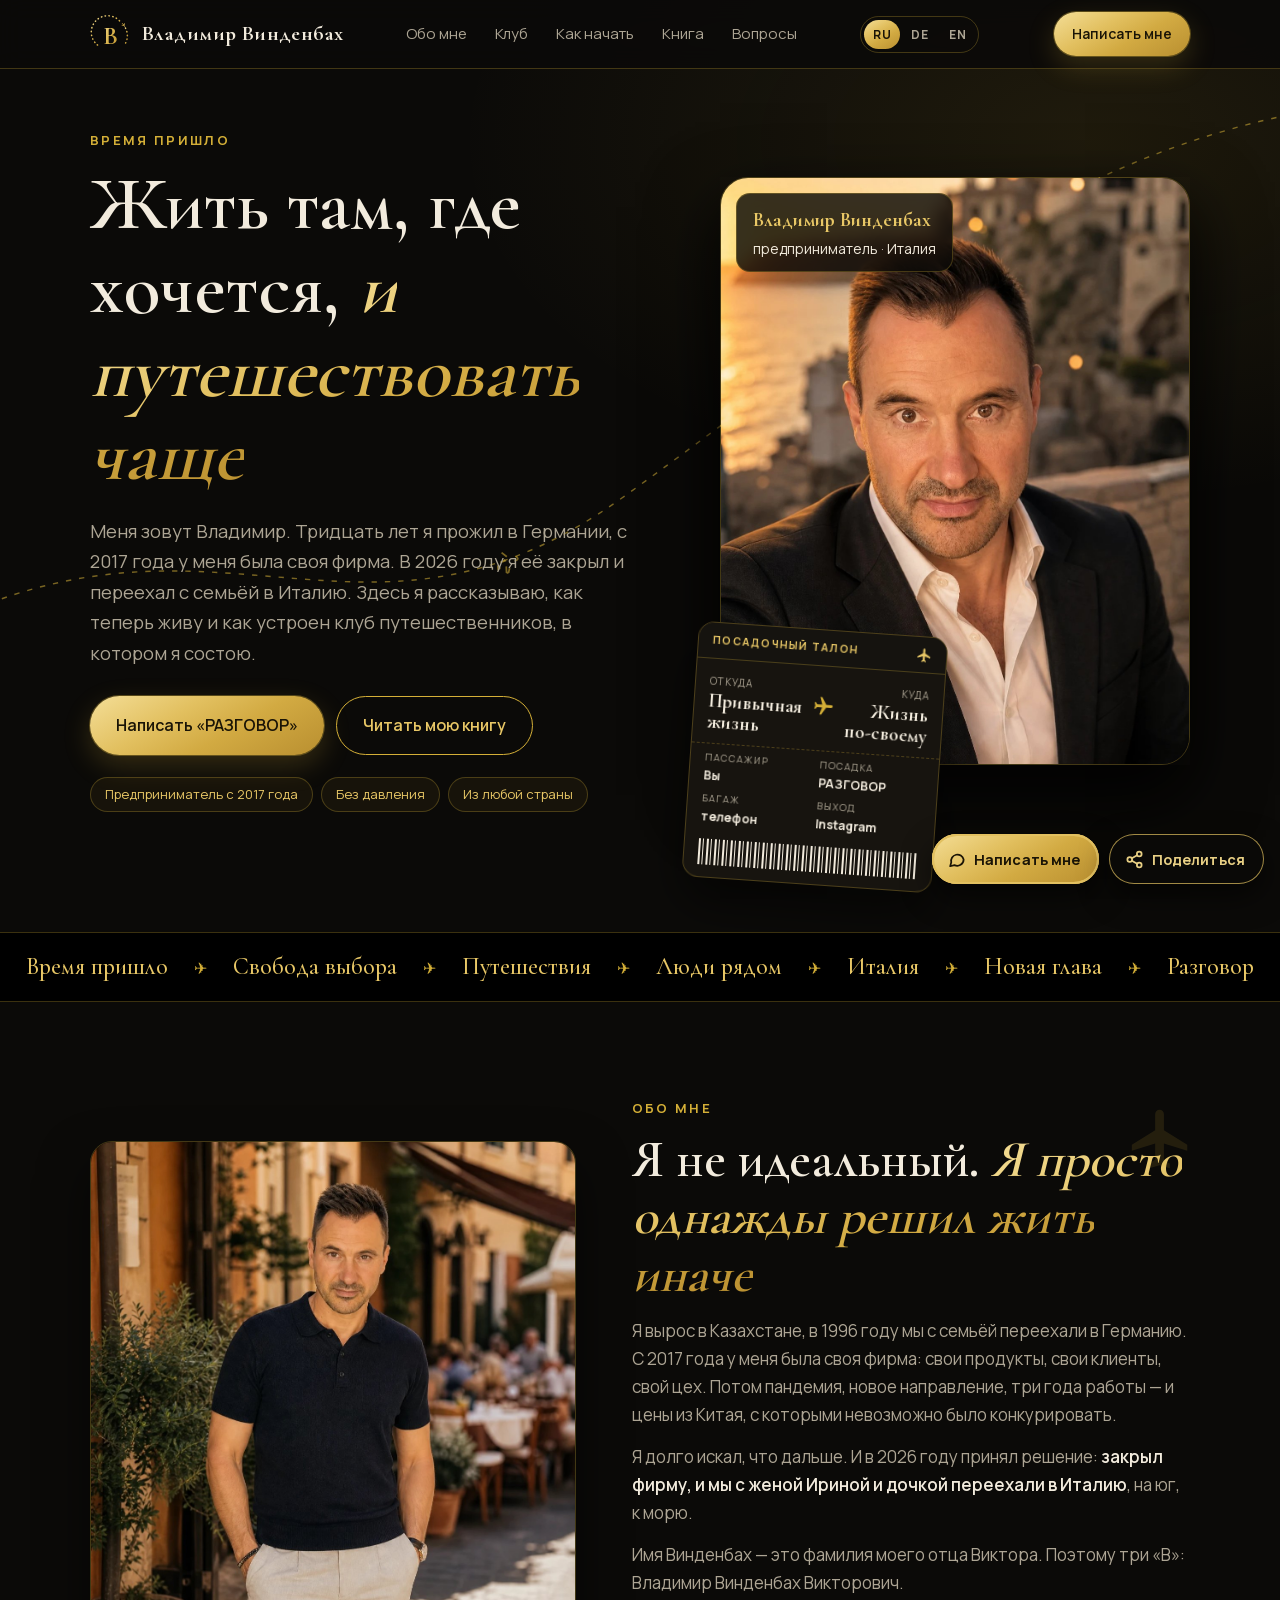
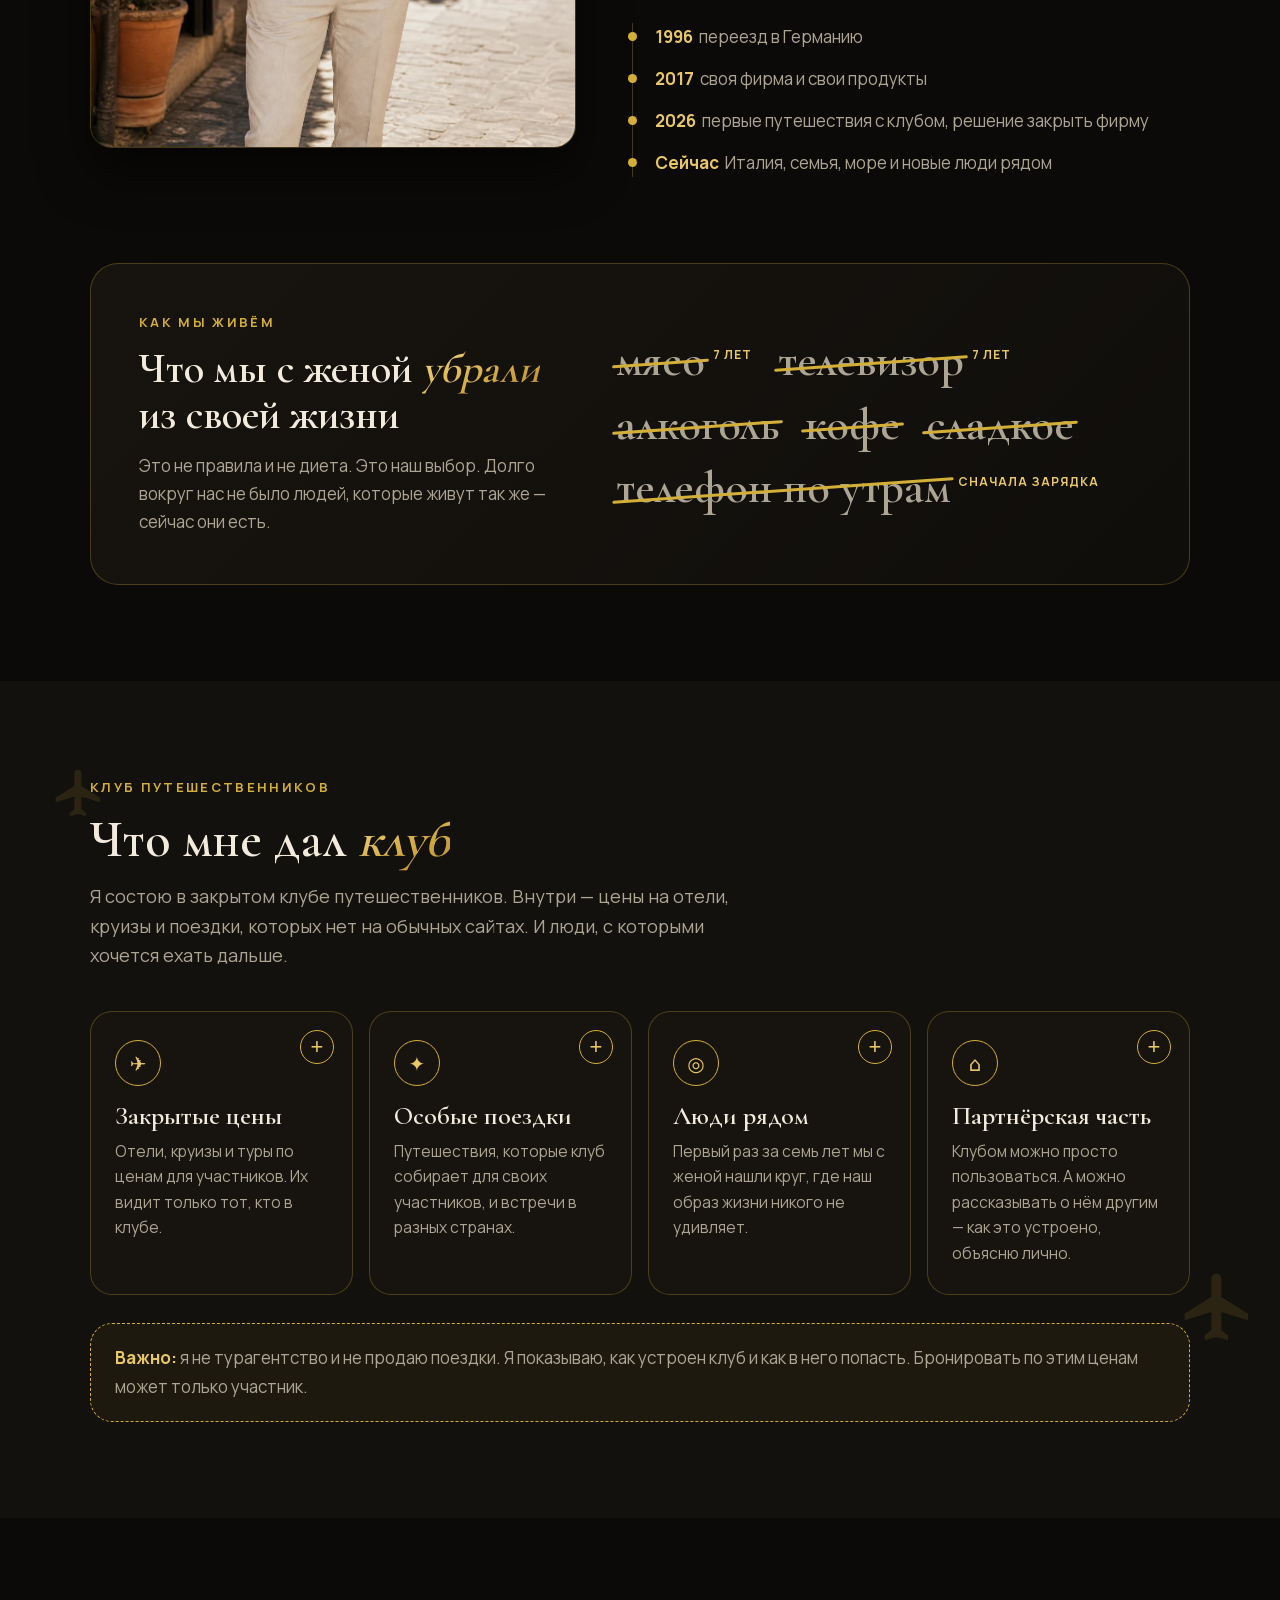
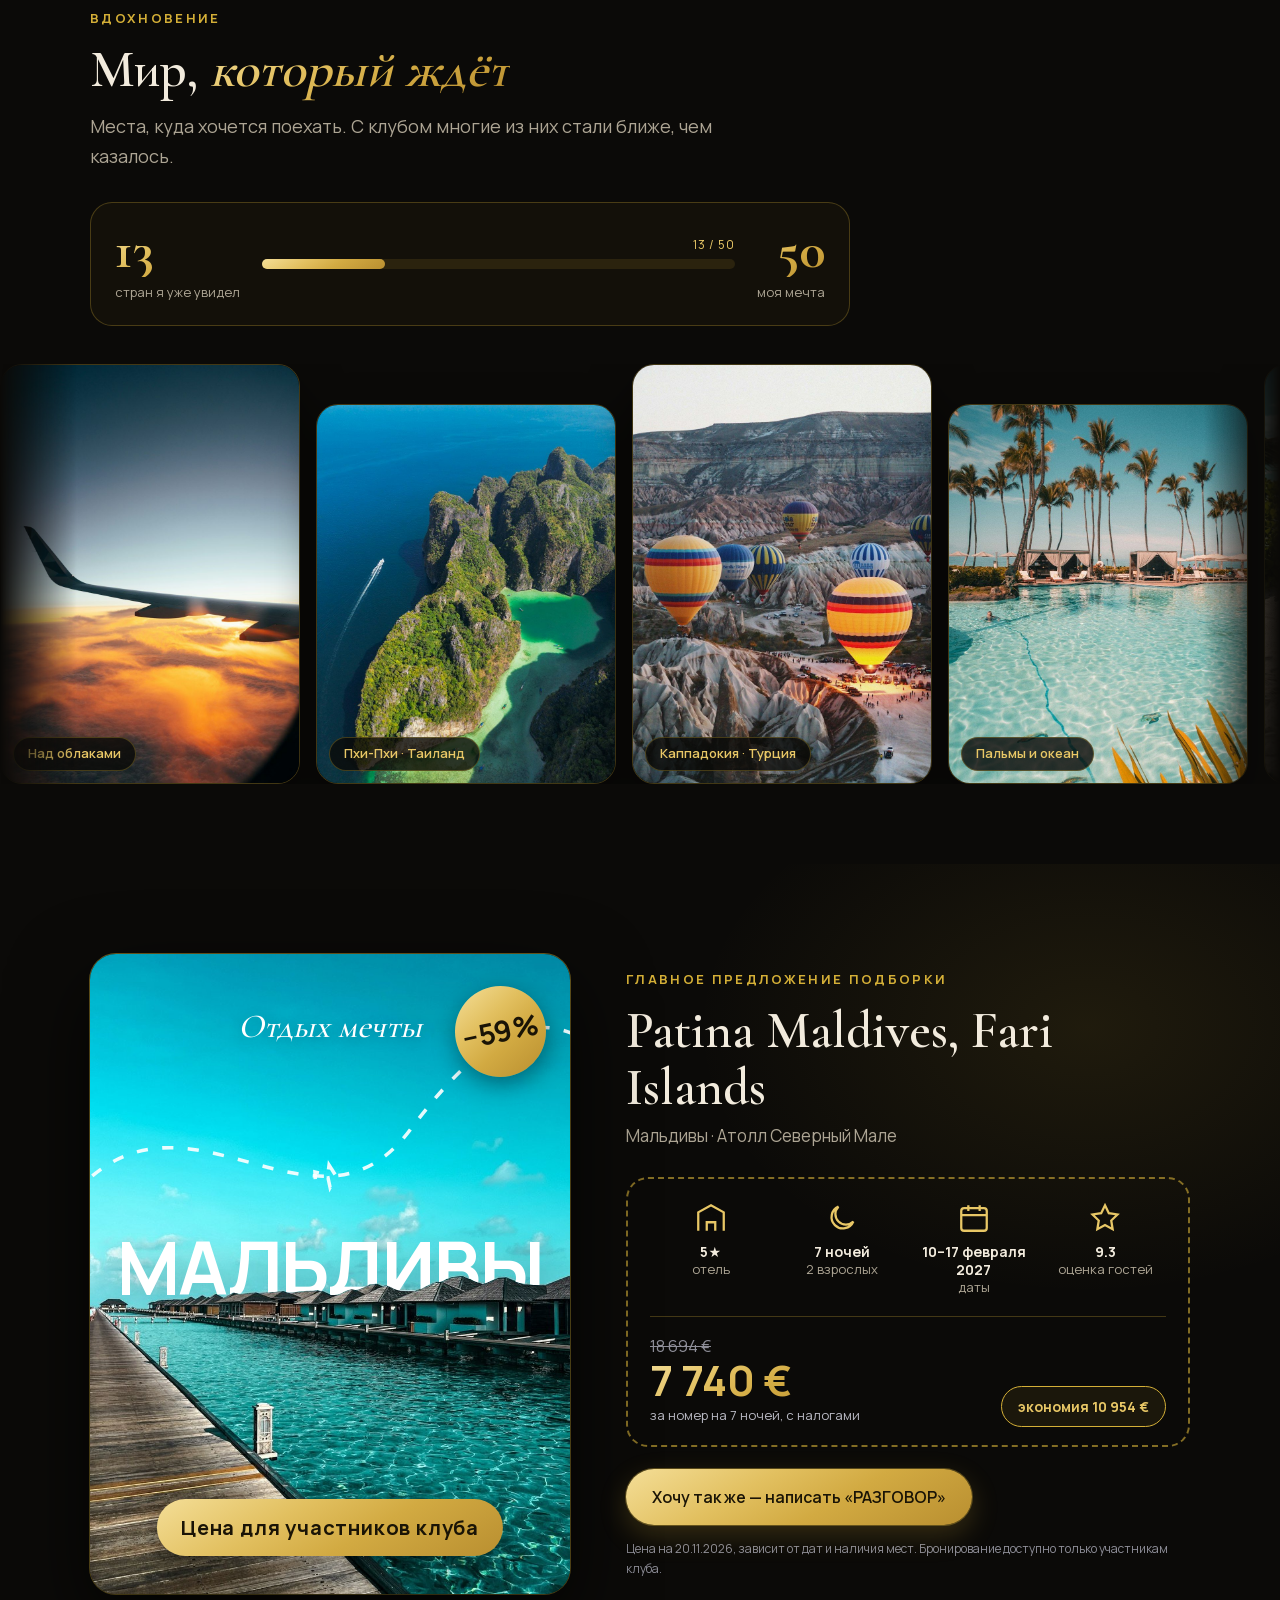
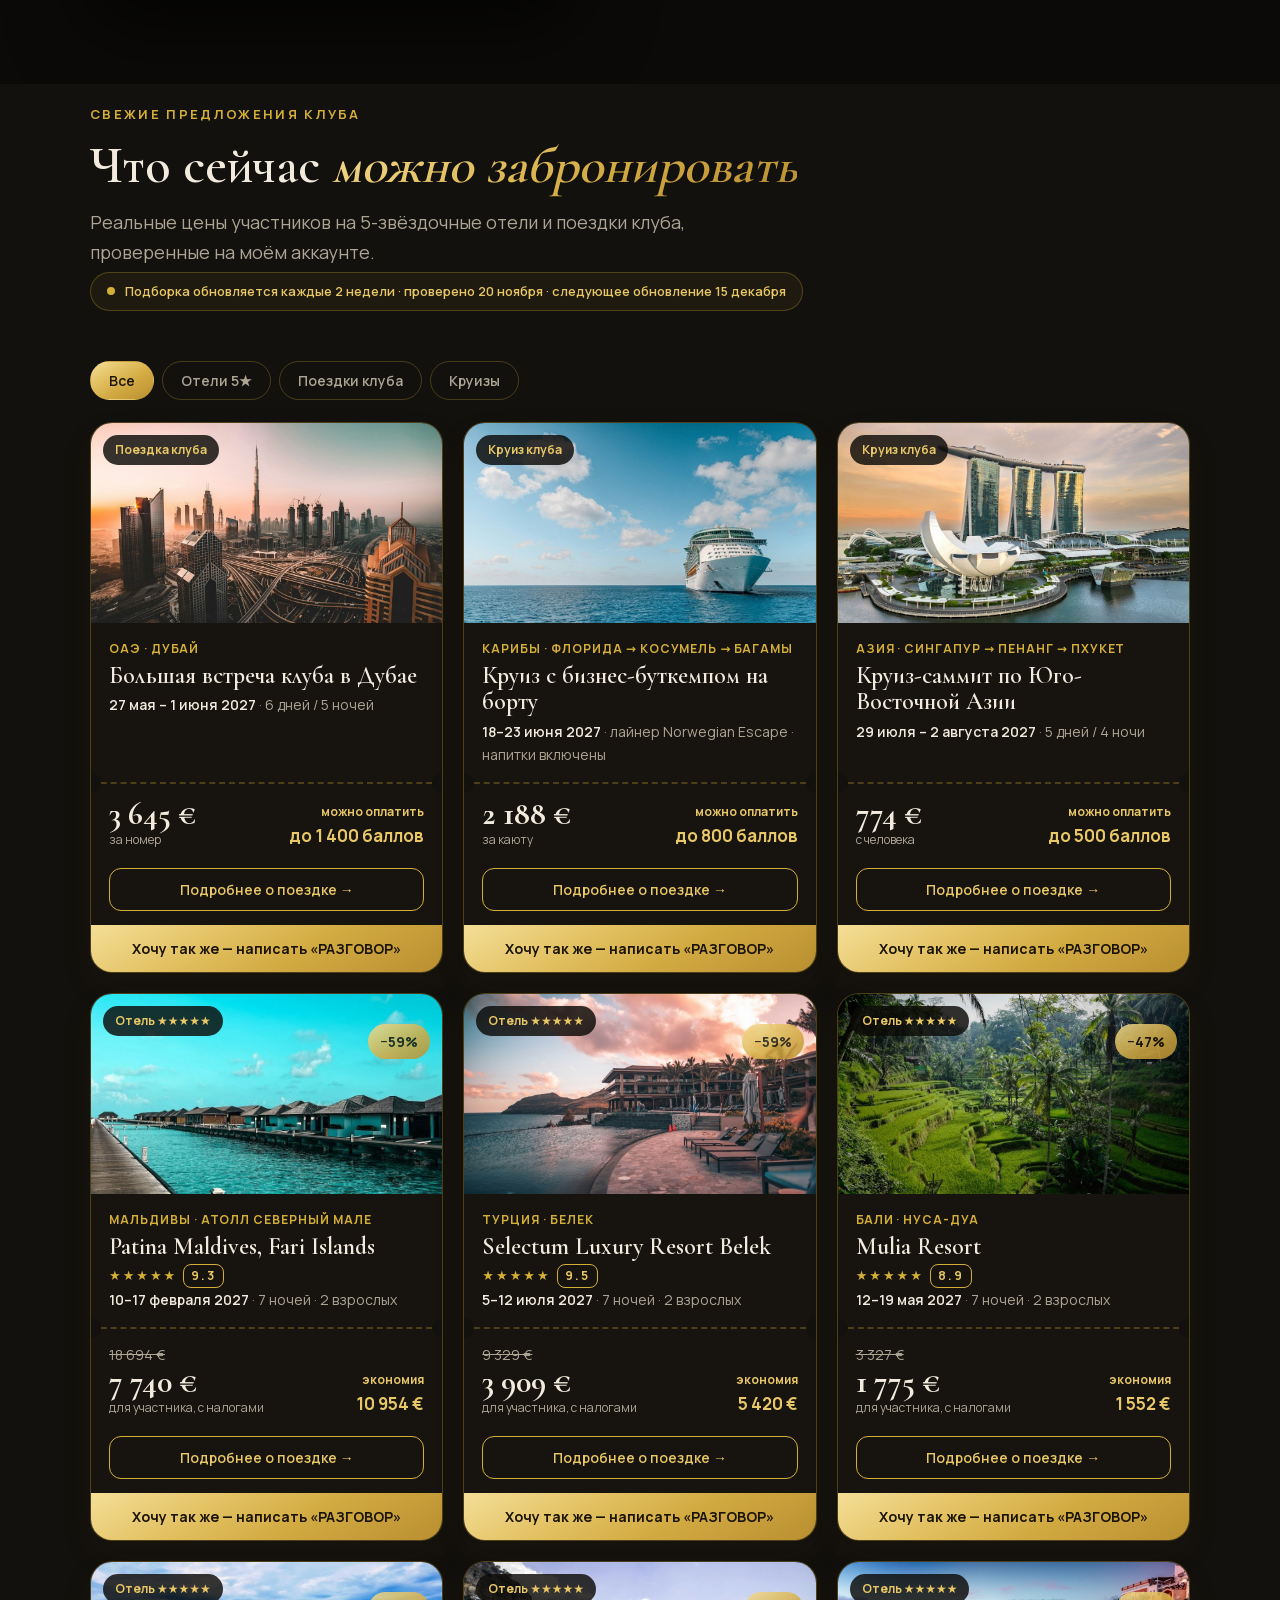
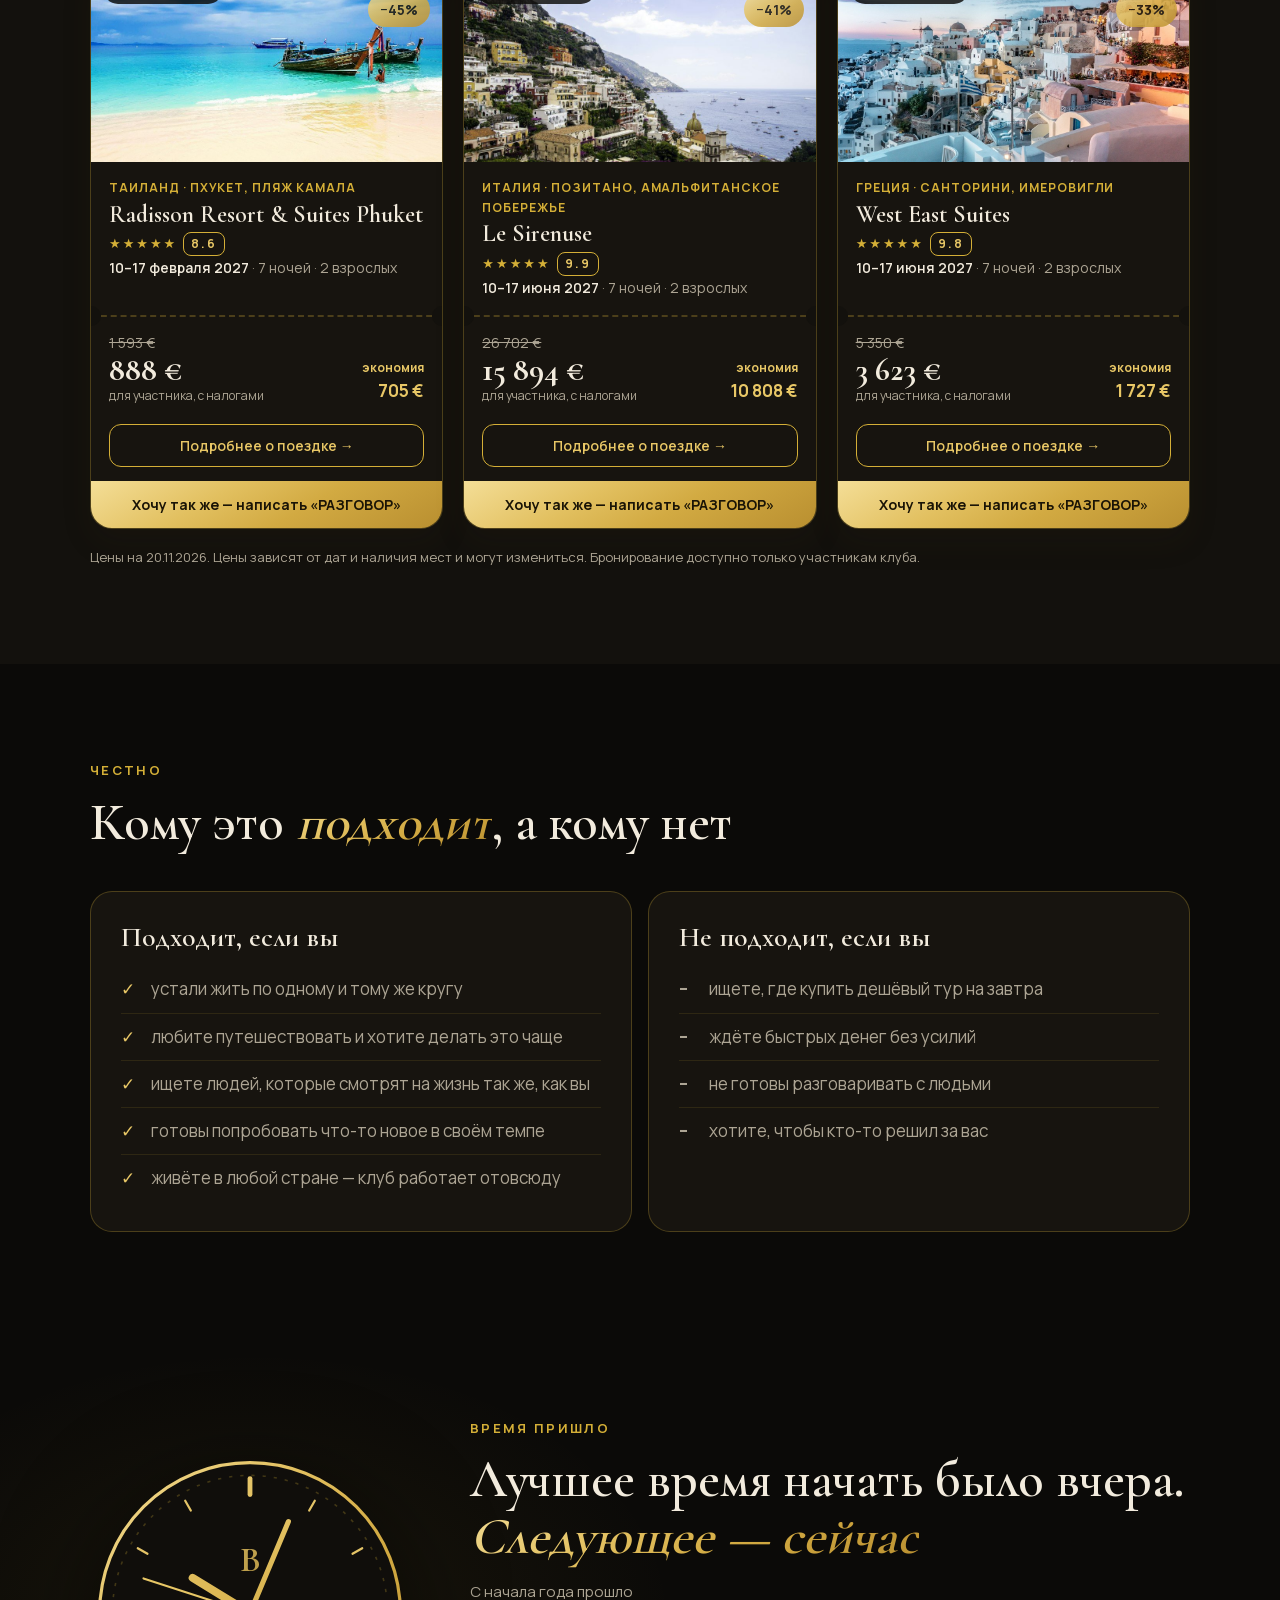
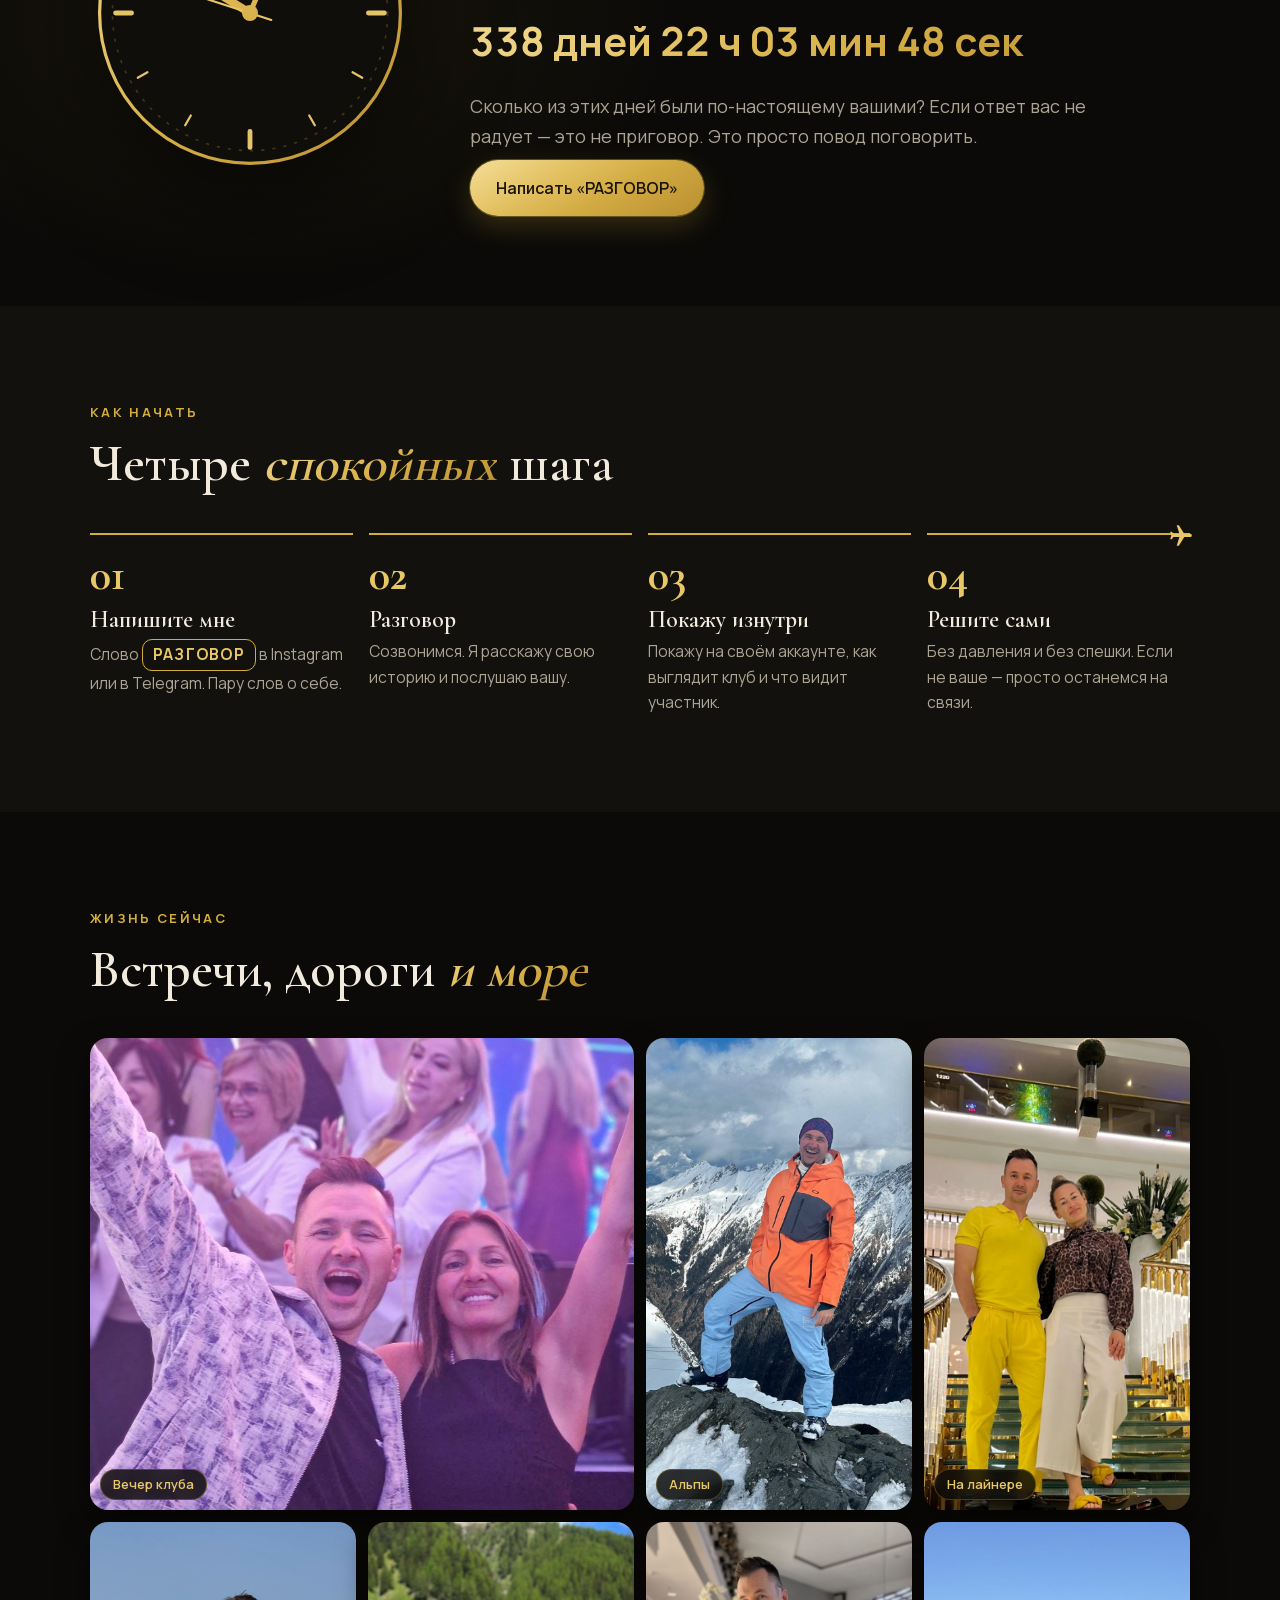
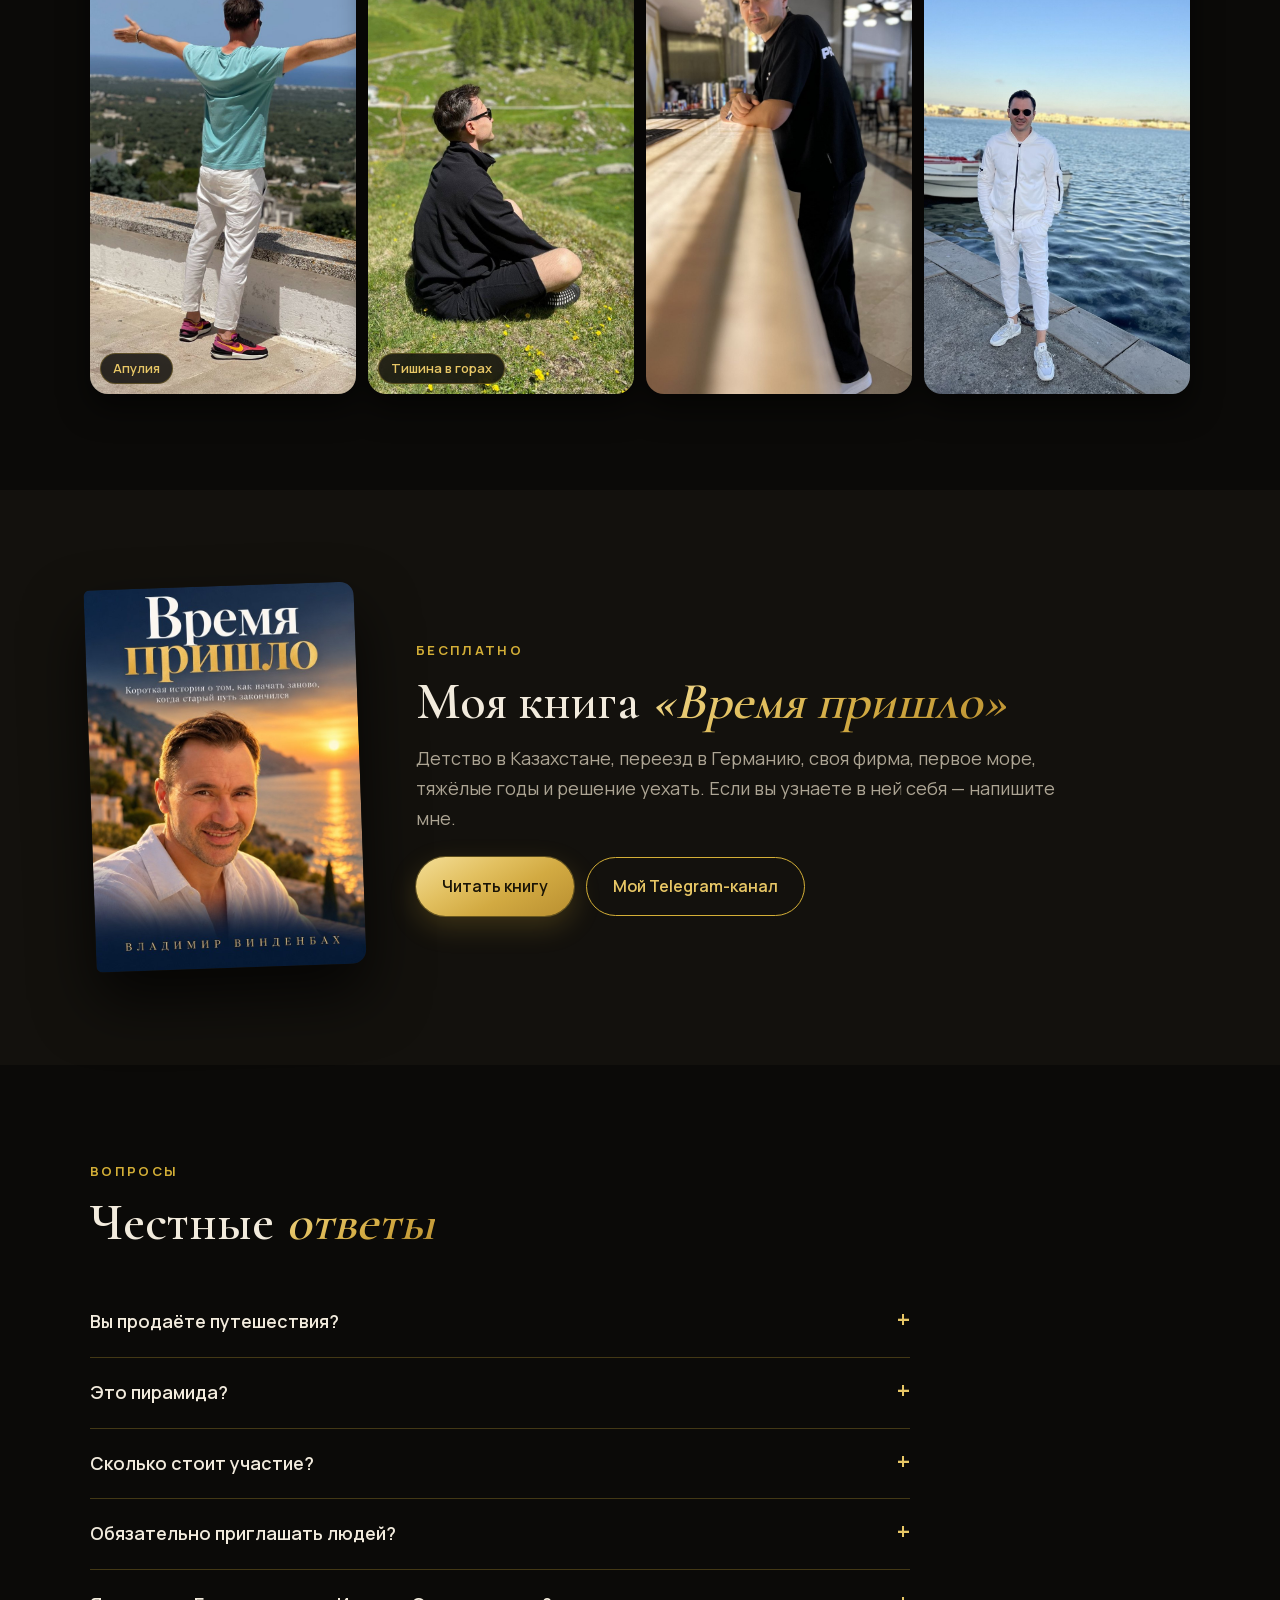
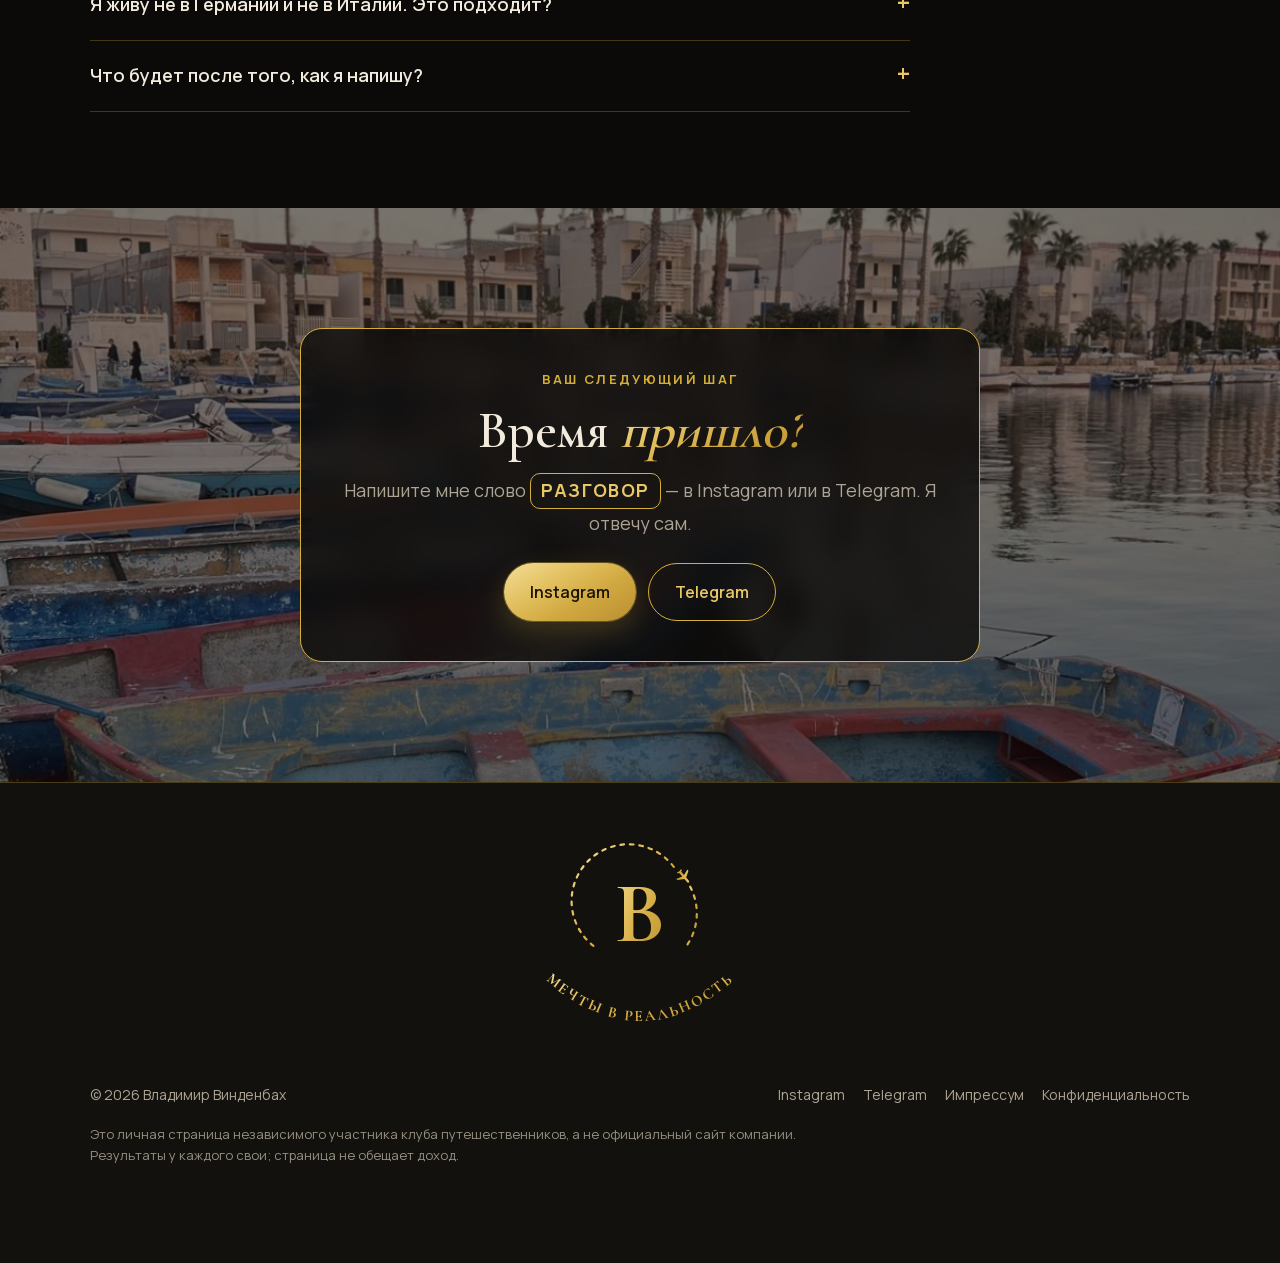
==== commit b52601bd: "Kontakt-Taste immer sichtbar neben Teilen; Link-Vorschau (og:image), sitemap, robots, hreflang Co-Au" ====
--- a/index.html
+++ b/index.html
@@ -5,6 +5,22 @@
 <meta name="viewport" content="width=device-width, initial-scale=1">
 <title>Владимир Винденбах</title>
 <meta name="description" content="Владимир Винденбах: закрыл свою фирму, переехал с семьёй в Италию и путешествует с клубом путешественников. Личная страница.">
+<link rel="canonical" href="https://windenbach.com/">
+<link rel="alternate" hreflang="ru" href="https://windenbach.com/">
+<link rel="alternate" hreflang="de" href="https://windenbach.com/?lang=de">
+<link rel="alternate" hreflang="en" href="https://windenbach.com/?lang=en">
+<link rel="alternate" hreflang="x-default" href="https://windenbach.com/">
+<meta property="og:type" content="website">
+<meta property="og:site_name" content="Владимир Винденбах">
+<meta property="og:url" content="https://windenbach.com/">
+<meta property="og:title" content="Владимир Винденбах · Время пришло">
+<meta property="og:description" content="Жизнь в Италии и путешествия с закрытым клубом. Реальные цены для участников на отели 5★ и поездки клуба.">
+<meta property="og:image" content="https://windenbach.com/img/og-cover.jpg">
+<meta property="og:image:width" content="1200">
+<meta property="og:image:height" content="630">
+<meta property="og:locale" content="ru_RU">
+<meta name="twitter:card" content="summary_large_image">
+<meta name="theme-color" content="#0B0A08">
 <link rel="icon" href="img/favicon-32.png" sizes="32x32">
 <link rel="apple-touch-icon" href="img/apple-touch-icon.png">
 <link rel="stylesheet" href="fonts/fonts.css">
@@ -510,15 +526,28 @@
 @keyframes updp{0%{box-shadow:0 0 0 0 rgba(212,175,55,.55)}70%{box-shadow:0 0 0 9px rgba(212,175,55,0)}100%{box-shadow:0 0 0 0 rgba(212,175,55,0)}}
 .dlg-price .o{color:var(--muted);text-decoration:line-through;font-size:15px;margin-bottom:2px}
 /* share */
-.sharefab{position:fixed;right:18px;bottom:18px;z-index:120;display:flex;align-items:center;gap:9px;padding:13px 20px 13px 16px;border:0;border-radius:99px;background:var(--goldg);color:#1A1406;font:800 14.5px Manrope,sans-serif;letter-spacing:.02em;cursor:pointer;box-shadow:0 12px 30px rgba(0,0,0,.55);opacity:0;transform:translateY(20px);pointer-events:none;transition:opacity .4s,transform .4s}
-.sharefab.show{opacity:1;transform:none;pointer-events:auto}
-.sharefab svg{width:19px;height:19px;flex:none}
-.sharefab::before,.sharefab::after{content:"";position:absolute;inset:0;border-radius:inherit;border:2px solid #E2C060;animation:ring 2.6s ease-out infinite;pointer-events:none}
-.sharefab::after{animation-delay:1.3s}
-@keyframes ring{0%{opacity:.75;transform:scale(1)}100%{opacity:0;transform:scale(1.35,1.7)}}
-.sharefab:hover{filter:brightness(1.08)}
-html.dlg-open .sharefab{opacity:0;pointer-events:none}
-@media(prefers-reduced-motion:reduce){.sharefab::before,.sharefab::after{animation:none;opacity:0}}
+.fabdock{position:fixed;right:16px;bottom:16px;z-index:120;display:flex;align-items:center;gap:10px;transition:opacity .3s}
+html.dlg-open .fabdock{opacity:0;pointer-events:none}
+.fab{position:relative;display:flex;align-items:center;gap:8px;height:50px;padding:0 18px 0 15px;border-radius:99px;font:800 14.5px Manrope,sans-serif;letter-spacing:.01em;cursor:pointer;box-shadow:0 12px 30px rgba(0,0,0,.6);white-space:nowrap}
+.fab svg{width:19px;height:19px;flex:none}
+.fab-c{border:0;background:var(--goldg);color:#1A1406}
+.fab-c::before,.fab-c::after{content:"";position:absolute;inset:0;border-radius:inherit;border:2px solid #E2C060;animation:ring 2.6s ease-out infinite;pointer-events:none}
+.fab-c::after{animation-delay:1.3s}
+@keyframes ring{0%{opacity:.75;transform:scale(1)}100%{opacity:0;transform:scale(1.12,1.45)}}
+.fab-s{border:1px solid rgba(226,192,96,.7);background:rgba(11,10,8,.92);backdrop-filter:blur(8px);color:#E8CF84}
+.fab:hover{filter:brightness(1.1)}
+@media(prefers-reduced-motion:reduce){.fab-c::before,.fab-c::after{animation:none;opacity:0}}
+.cpop{position:absolute;right:0;bottom:62px;width:290px;padding:18px;border-radius:18px;background:#14120E;border:1px solid var(--line);box-shadow:0 24px 60px rgba(0,0,0,.7);text-align:left;animation:dlgIn .25s ease}
+.cpop[hidden]{display:none}
+.cpop .code{font-size:.85em}
+footer{padding-bottom:96px!important}
+.cpop b{display:block;font:600 21px/1.25 "Cormorant Garamond",serif;color:var(--text);margin-bottom:6px}
+.cpop p{color:var(--muted);font-size:14px;margin:0 0 12px}
+.cpop a{display:flex;align-items:center;gap:10px;height:48px;padding:0 14px;border-radius:12px;border:1px solid var(--line);color:var(--text);font:700 15px Manrope,sans-serif;text-decoration:none;margin-top:8px}
+.cpop a:first-of-type{background:var(--goldg);color:#1A1406;border-color:transparent}
+.cpop a svg{width:20px;height:20px}
+@media(max-width:560px){.fabdock{right:12px;bottom:12px;gap:8px}.fab{height:46px;padding:0 15px 0 13px;font-size:14px}}
+@media(max-width:350px){.fab-s span{display:none}.fab-s{padding:0 13px}}
 .shr .dlg-panel{max-width:460px;padding:30px 26px 26px;text-align:center}
 .shr .dlg-x{position:absolute;top:0;right:0}
 .shr h2{font-size:clamp(26px,6vw,32px);line-height:1.15;margin:6px 10px 12px}
@@ -535,7 +564,6 @@
 .shr-qr img{width:190px;height:190px;border-radius:16px;display:block;margin:0 auto 14px;box-shadow:0 0 0 1px rgba(226,192,96,.5),0 14px 34px rgba(0,0,0,.5)}
 .shr-qr a{color:var(--gold2);font-weight:700;font-size:14px;text-decoration:underline;text-underline-offset:3px}
 .dlg-cta .btn-share{margin-top:10px}
-@media(max-width:560px){.sharefab{right:14px;bottom:14px;padding:12px 17px 12px 14px;font-size:14px}}
 /* poster */
 .poster{background:var(--bg)!important}
 .poster::before{background:radial-gradient(560px 380px at 85% 20%,rgba(212,175,55,.10),transparent 70%)}
@@ -1051,7 +1079,15 @@
   render(); onLang(render);
 })();
 </script>
-<button class="sharefab" id="sharefab" type="button" aria-haspopup="dialog"><svg viewBox="0 0 24 24" fill="none" stroke="currentColor" stroke-width="2.2" stroke-linecap="round" stroke-linejoin="round"><circle cx="18" cy="5" r="3"/><circle cx="6" cy="12" r="3"/><circle cx="18" cy="19" r="3"/><path d="M8.6 13.5l6.8 4M15.4 6.5l-6.8 4"/></svg><span id="share-lbl">Поделиться</span></button>
+<div class="fabdock" id="fabdock">
+  <div class="cpop" id="cpop" hidden role="dialog" aria-labelledby="cpop-t">
+    <b id="cpop-t"></b><p id="cpop-p"></p>
+    <a href="https://ig.me/m/wladimirwindenbach" target="_blank" rel="noopener"><svg viewBox="0 0 24 24" fill="none" stroke="currentColor" stroke-width="2"><rect x="3" y="3" width="18" height="18" rx="5"/><circle cx="12" cy="12" r="4"/><circle cx="17.5" cy="6.5" r="1" fill="currentColor"/></svg>Instagram</a>
+    <a href="https://t.me/windenbach" target="_blank" rel="noopener"><svg viewBox="0 0 24 24" fill="currentColor"><path d="M21.9 4.3l-3.2 15c-.2 1-.9 1.3-1.7.8l-4.8-3.5-2.3 2.2c-.3.3-.5.5-1 .5l.3-4.9 8.9-8c.4-.3-.1-.5-.6-.2l-11 6.9-4.7-1.5c-1-.3-1-1 .2-1.5l18.4-7.1c.9-.3 1.6.2 1.5 1.3z"/></svg>Telegram</a>
+  </div>
+  <button class="fab fab-c" id="contactfab" type="button" aria-expanded="false" aria-controls="cpop"><svg viewBox="0 0 24 24" fill="none" stroke="currentColor" stroke-width="2.2" stroke-linecap="round" stroke-linejoin="round"><path d="M21 12a8 8 0 0 1-11.6 7.1L4 20.5l1.4-4.9A8 8 0 1 1 21 12z"/></svg><span id="contact-lbl">Написать мне</span></button>
+  <button class="fab fab-s" id="sharefab" type="button" aria-haspopup="dialog"><svg viewBox="0 0 24 24" fill="none" stroke="currentColor" stroke-width="2.2" stroke-linecap="round" stroke-linejoin="round"><circle cx="18" cy="5" r="3"/><circle cx="6" cy="12" r="3"/><circle cx="18" cy="19" r="3"/><path d="M8.6 13.5l6.8 4M15.4 6.5l-6.8 4"/></svg><span id="share-lbl">Поделиться</span></button>
+</div>
 <div class="dlg shr" id="shr" hidden aria-modal="true" role="dialog" aria-labelledby="shr-t">
   <div class="dlg-bg" data-sclose></div>
   <div class="dlg-panel">
@@ -1110,9 +1146,13 @@
     var b=e.target.closest('[data-share]'); if(b){e.preventDefault();open(b.getAttribute('data-share'))}
   });
   document.addEventListener('keydown',function(e){if(e.key==='Escape'&&!box.hidden){e.stopImmediatePropagation();close()}},true);
-  var hero=document.querySelector('.hero');
-  function vis(){fab.classList.toggle('show',window.scrollY>(hero?hero.offsetHeight*0.6:500))}
-  window.addEventListener('scroll',vis,{passive:true}); vis();
+  var cf=$('contactfab'),cp=$('cpop');
+  function cfill(){$('contact-lbl').textContent=L('contact');$('cpop-t').innerHTML=L('contactT');$('cpop-p').textContent=L('contactP')}
+  function ctoggle(v){cp.hidden=!v;cf.setAttribute('aria-expanded',v)}
+  cf.addEventListener('click',function(e){e.stopPropagation();ctoggle(cp.hidden)});
+  document.addEventListener('click',function(e){if(!cp.hidden&&!e.target.closest('#cpop'))ctoggle(false)});
+  document.addEventListener('keydown',function(e){if(e.key==='Escape')ctoggle(false)});
+  cfill(); onLang(cfill);
   fill(); onLang(fill);
 })();
 </script>
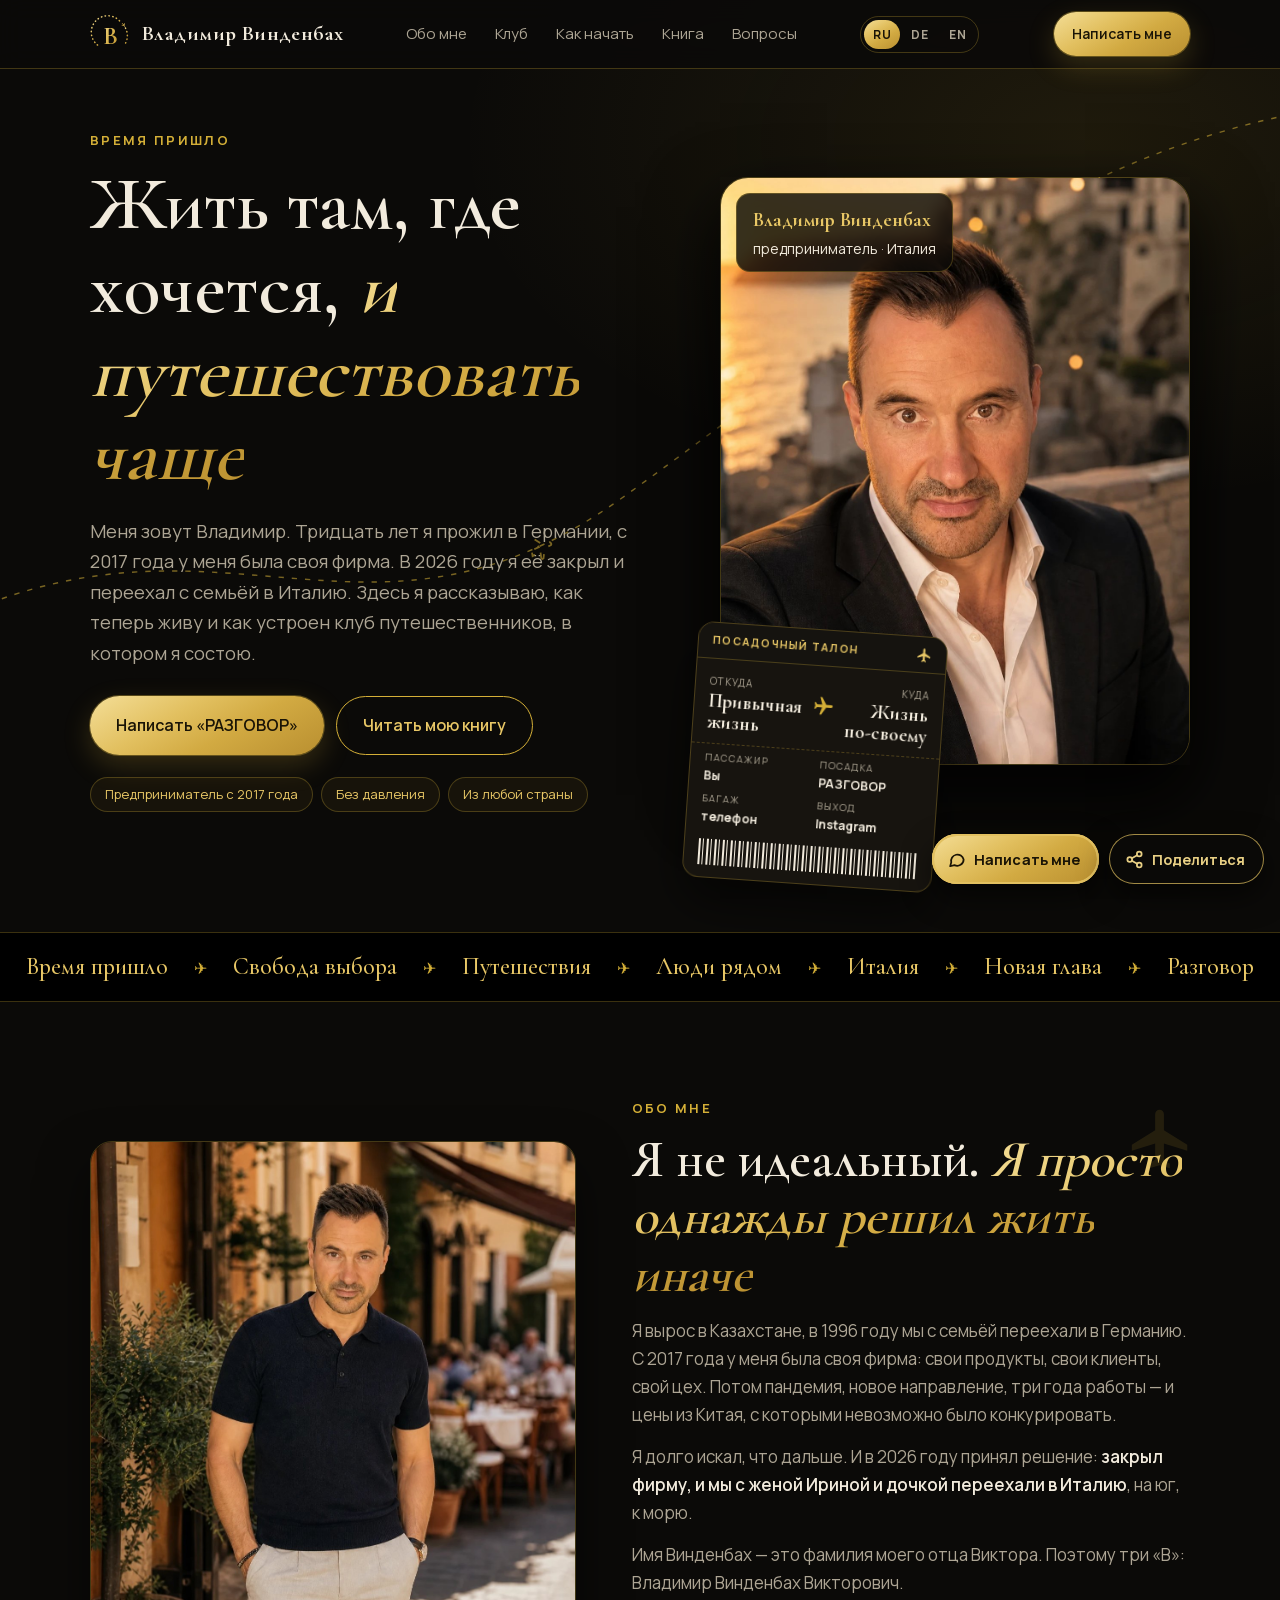
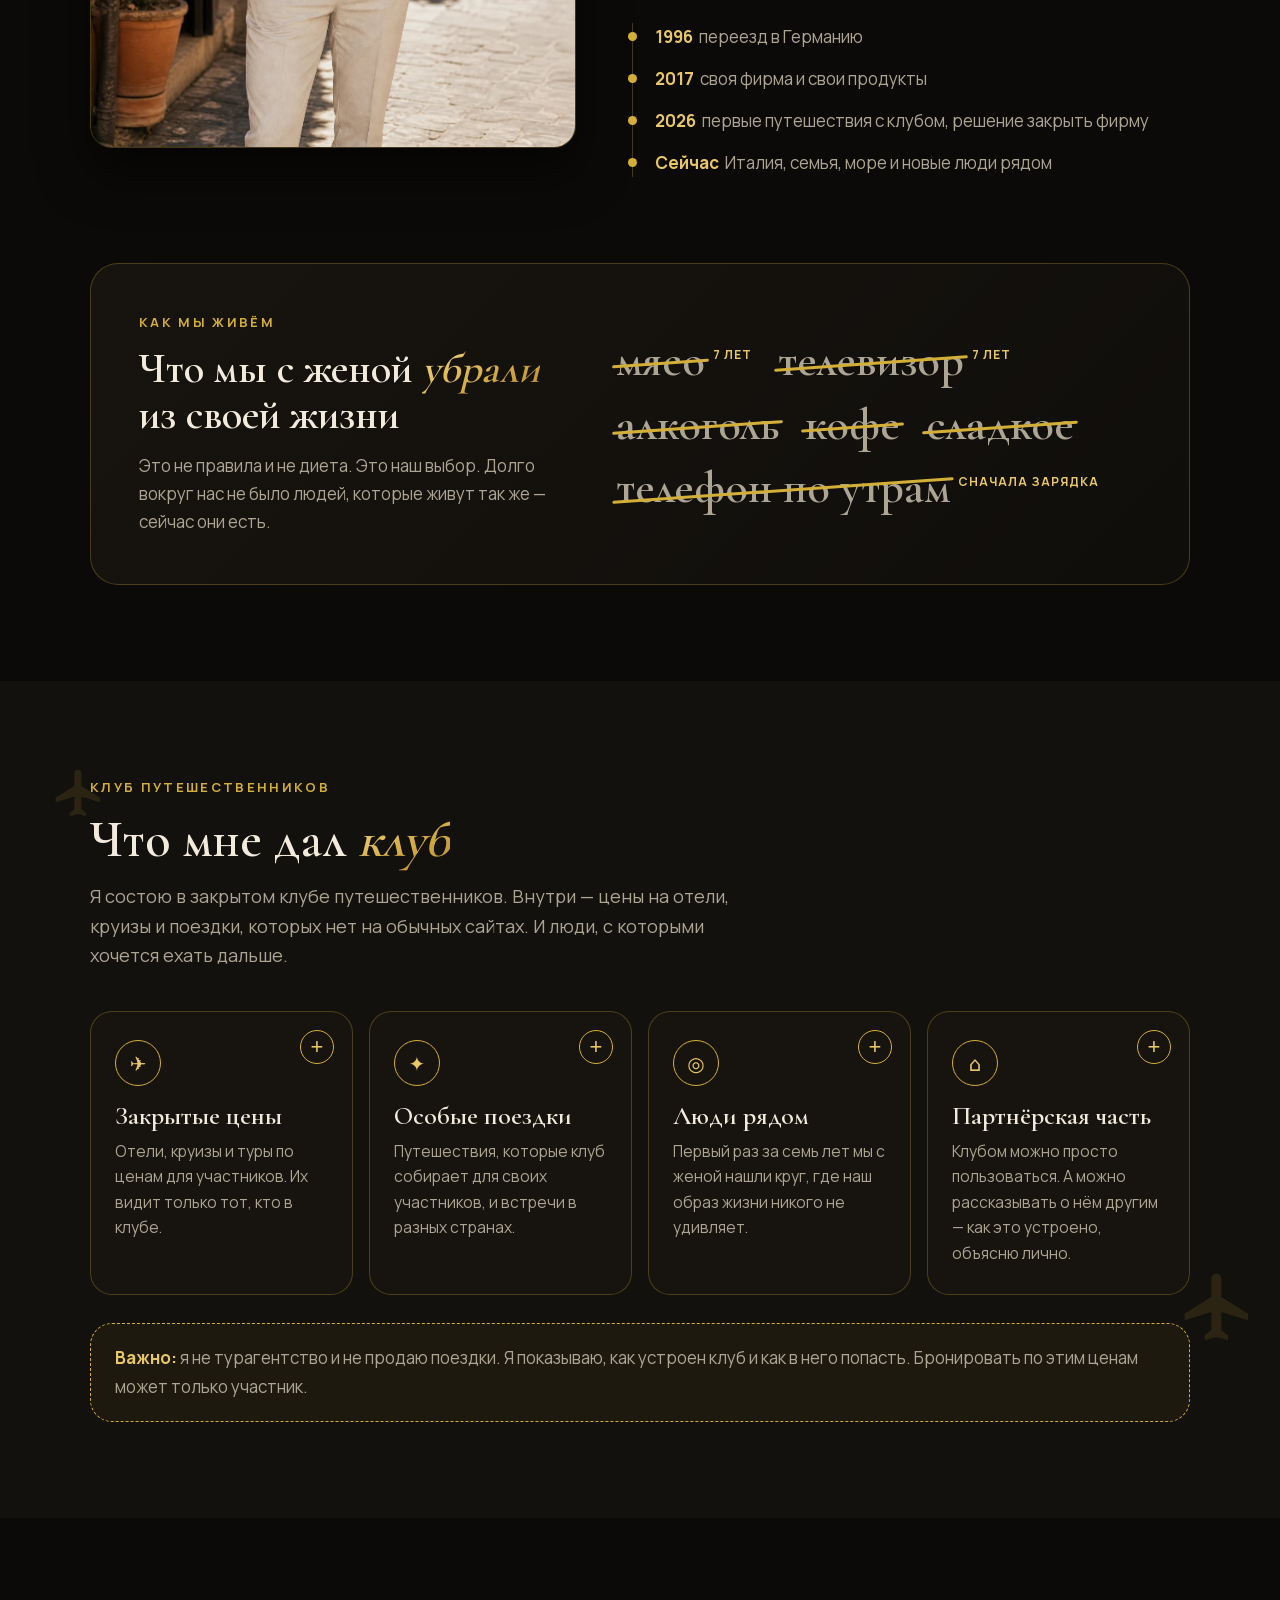
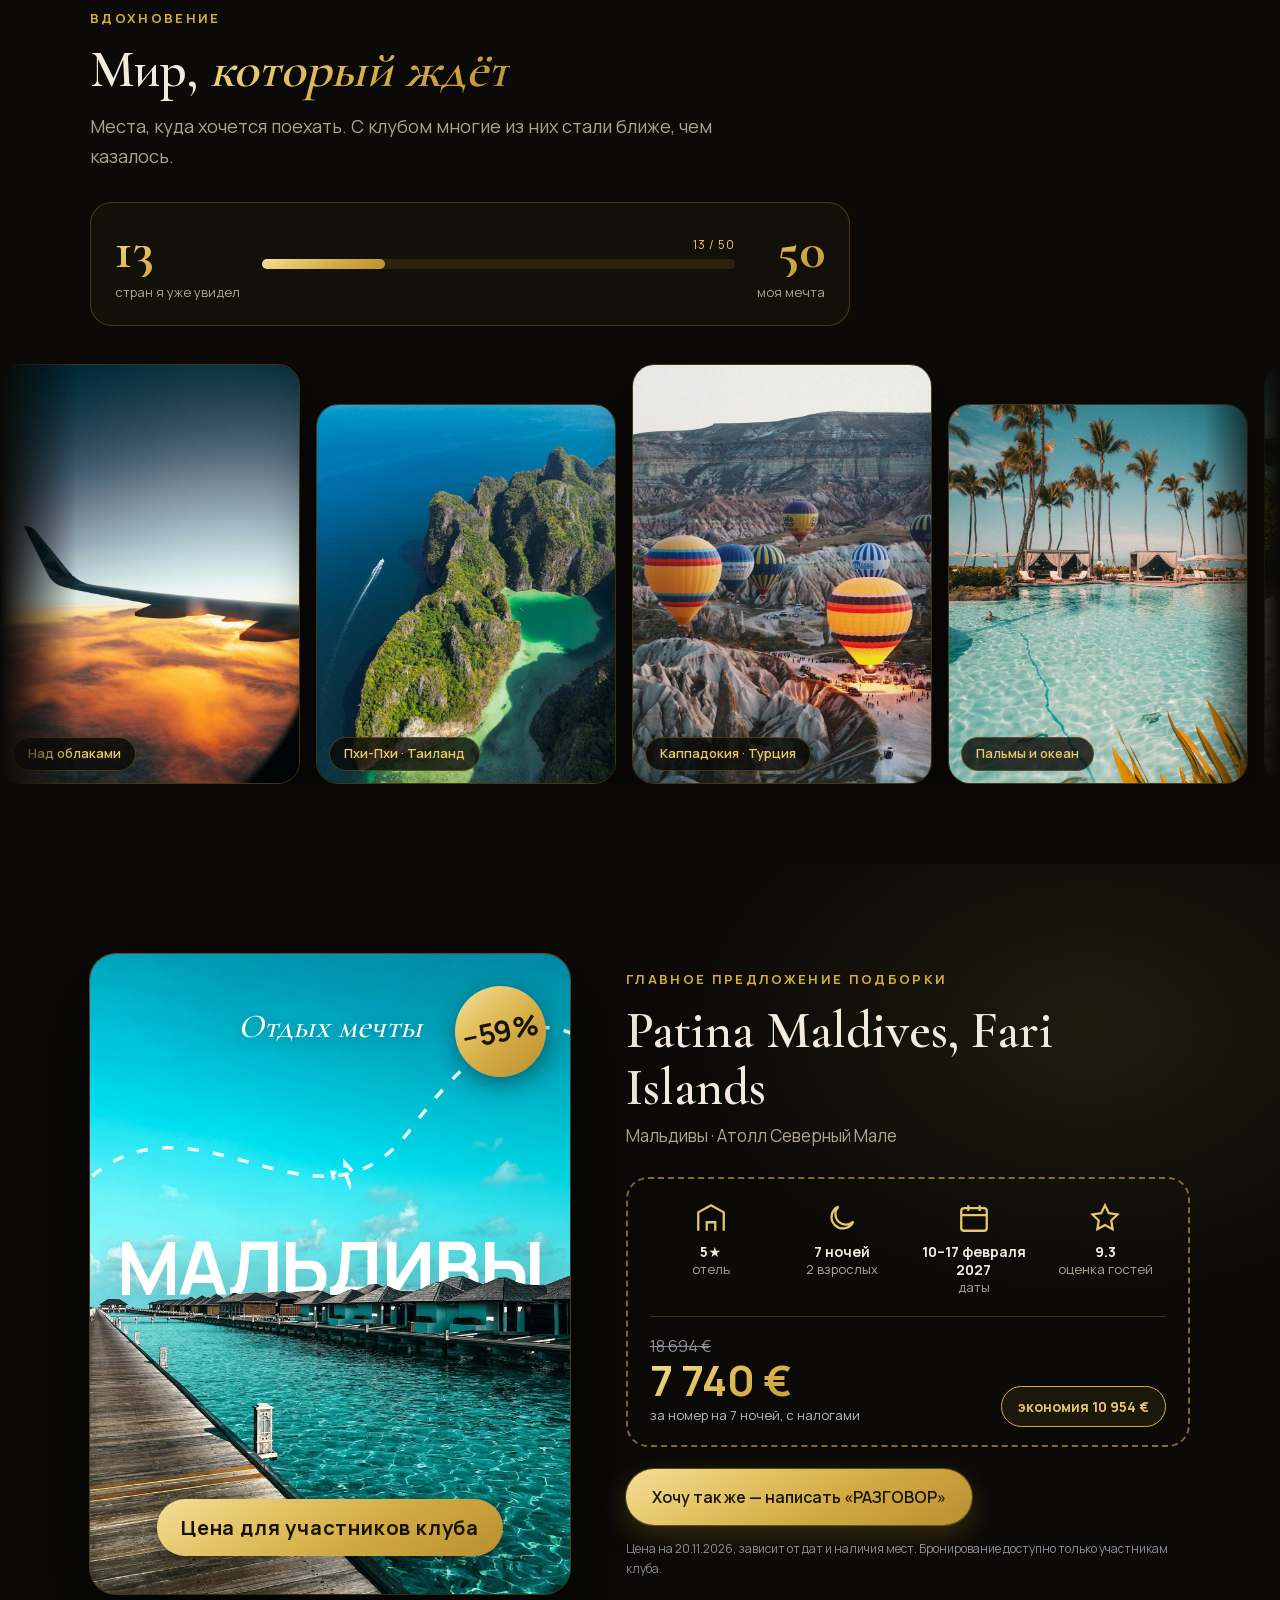
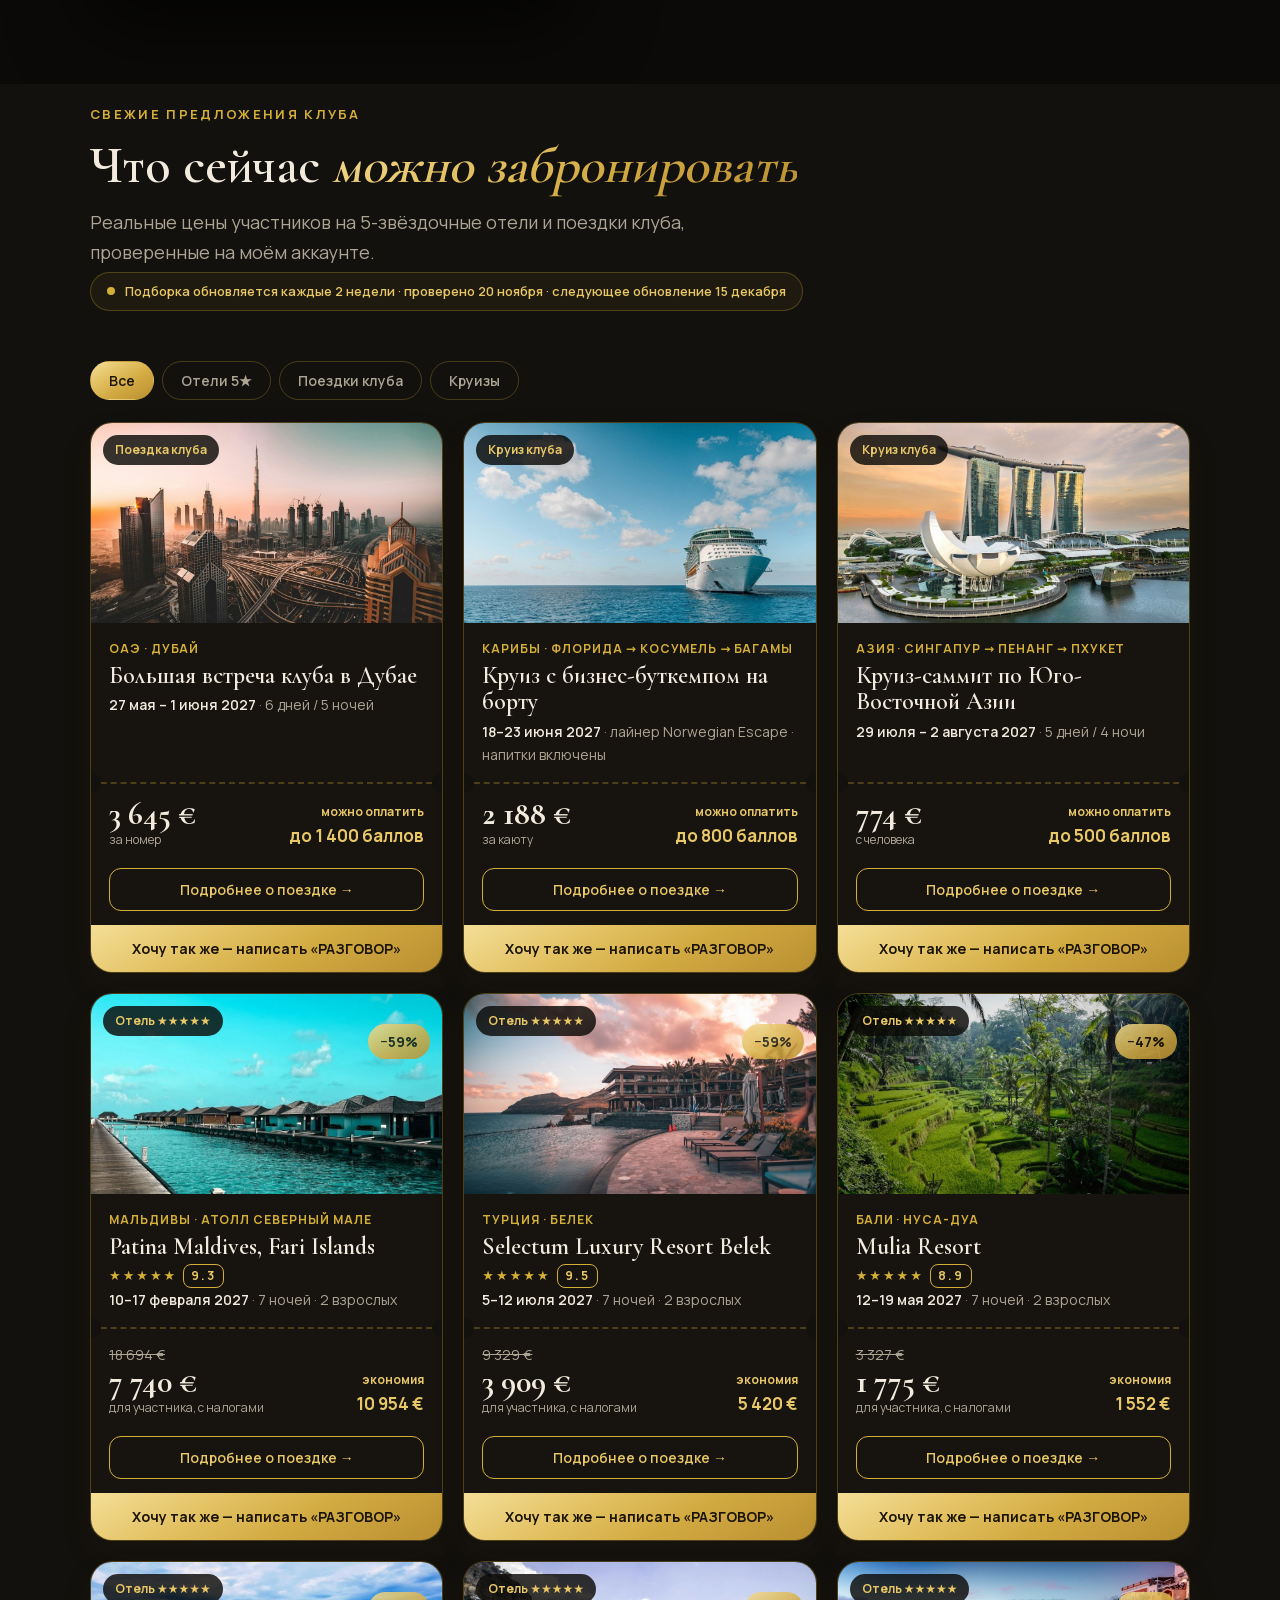
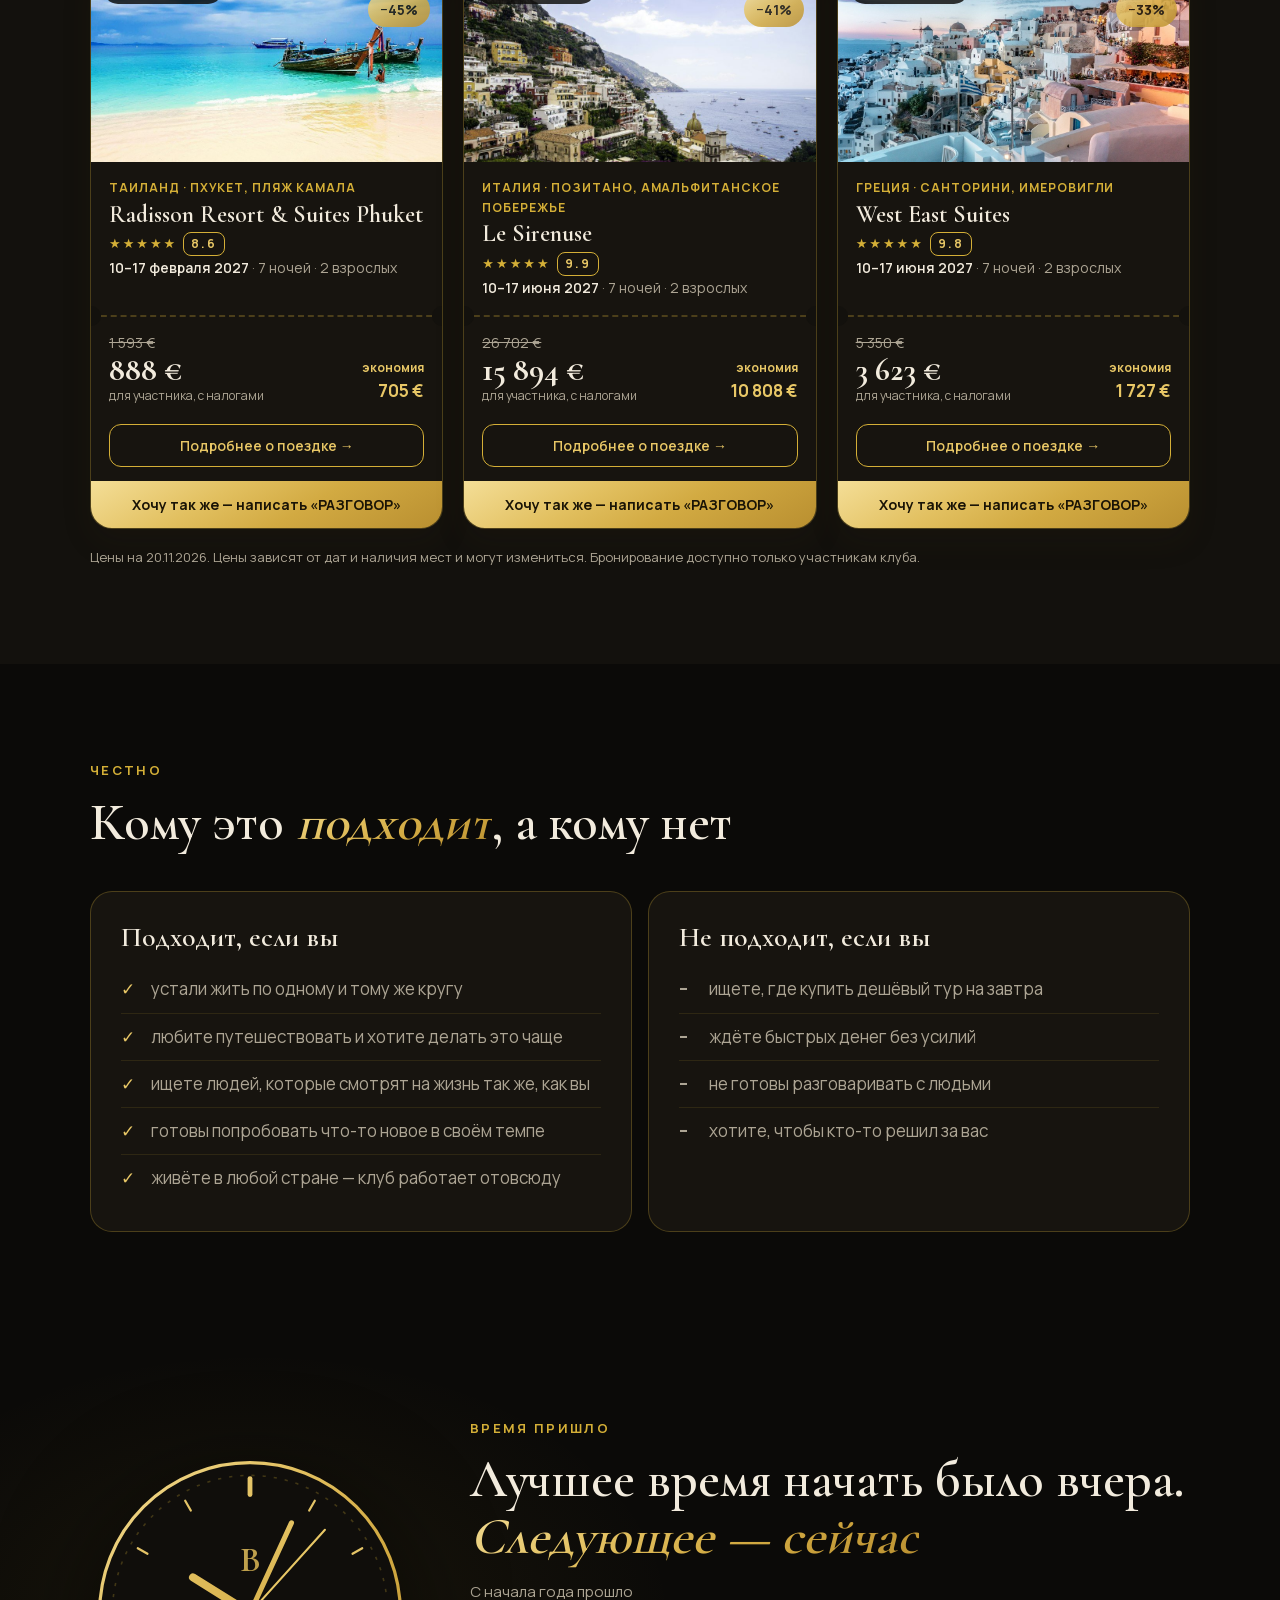
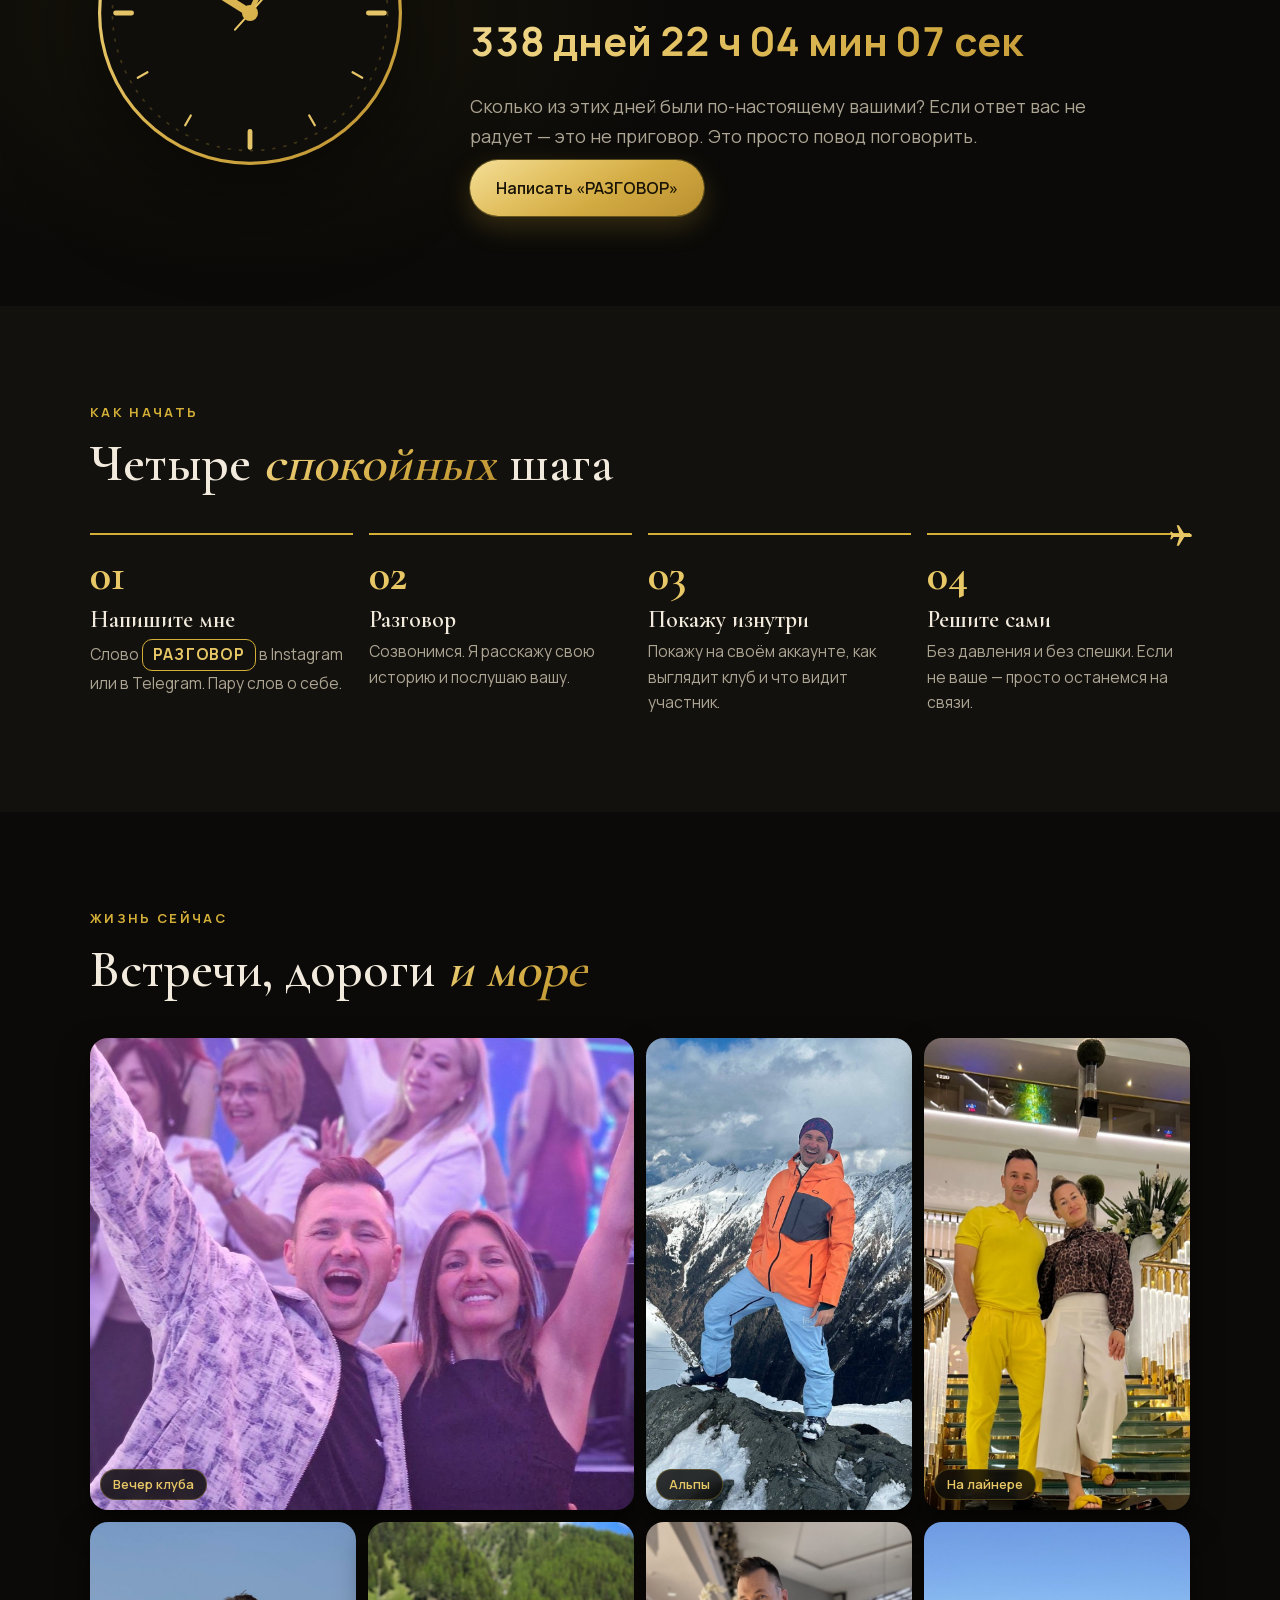
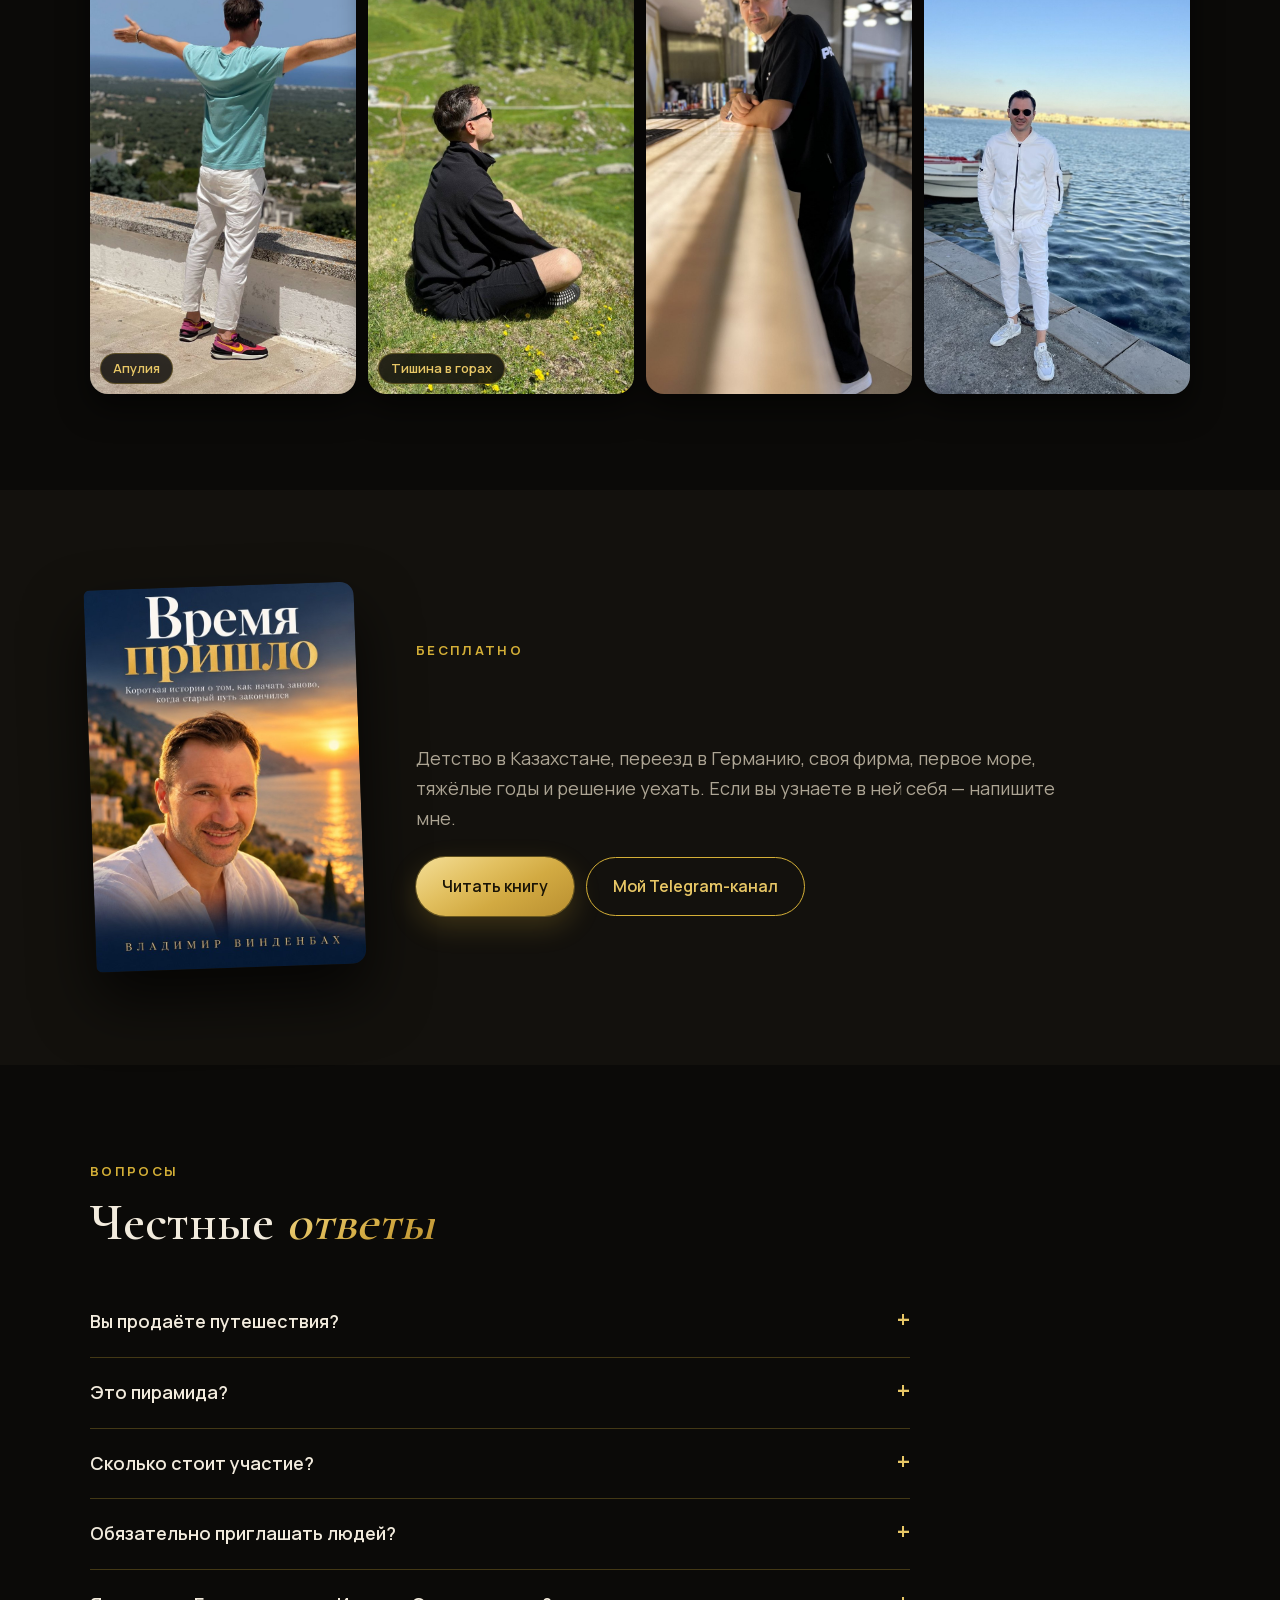
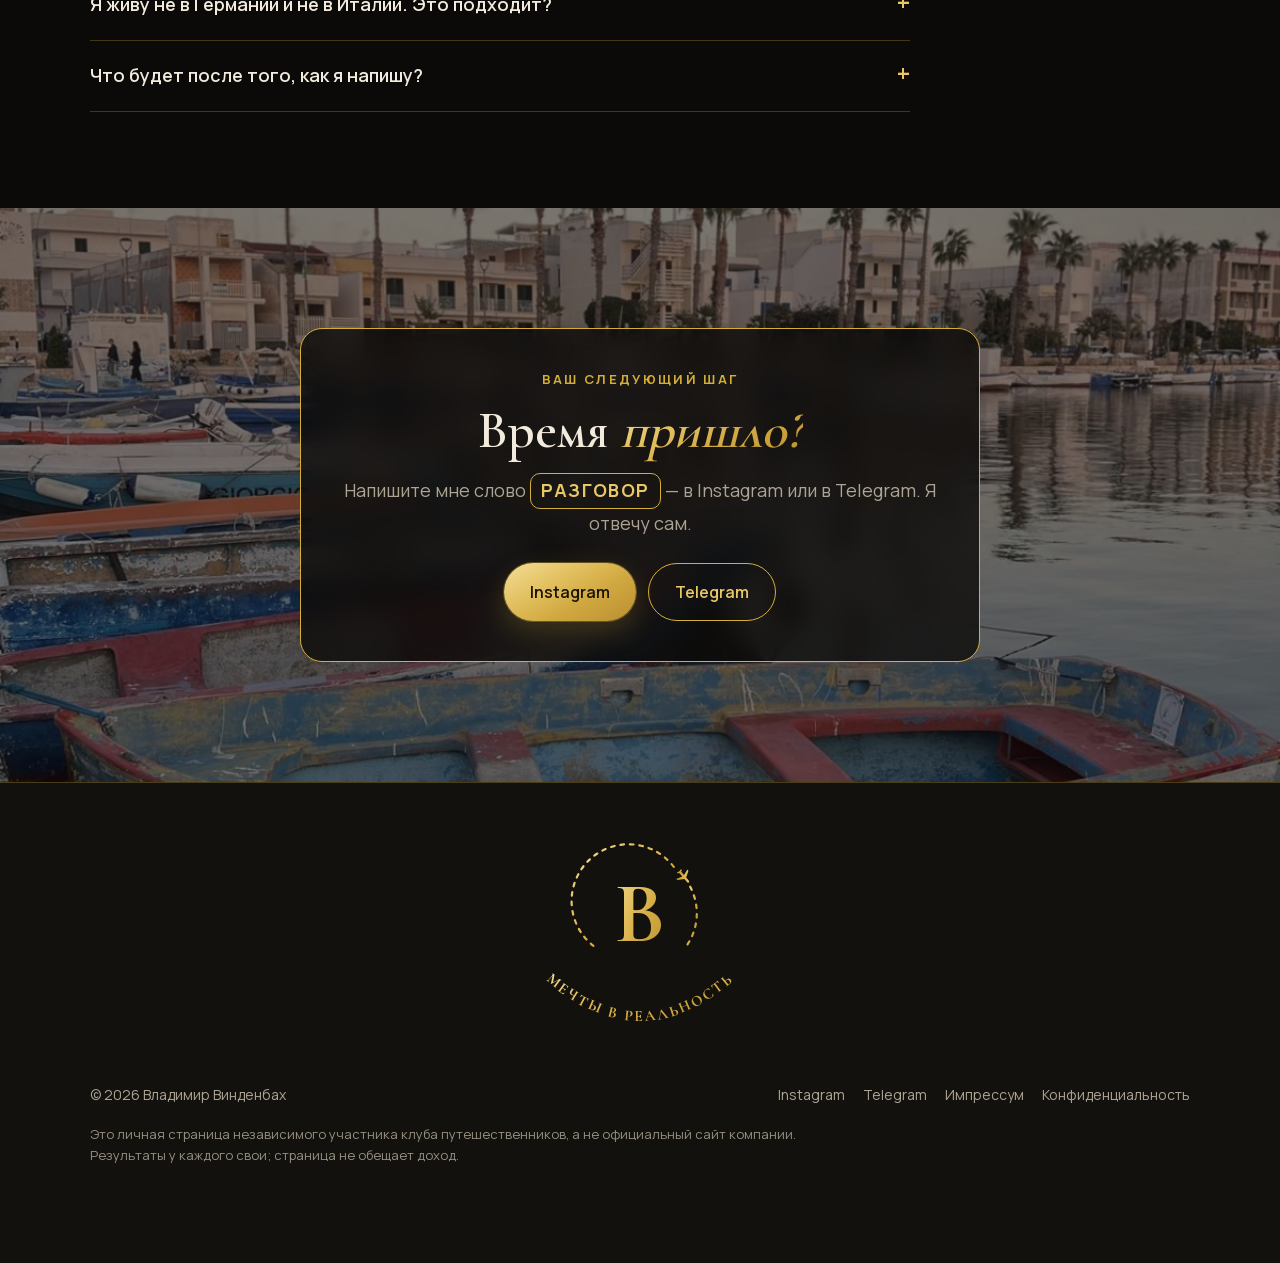
==== commit 267c7563: "Deutsche/englische Link-Vorschau: windenbach.com/de und /en, Teilen nutzt diese Links Co-Authored-By" ====
--- a/index.html
+++ b/index.html
@@ -1112,7 +1112,7 @@
 (function(){
   var fab=document.getElementById('sharefab'),box=document.getElementById('shr'); if(!fab||!box) return;
   var $=function(i){return document.getElementById(i)}, cur=null;
-  function link(trip){var lang=window.LANG||'ru',u='https://windenbach.com/'+(lang==='ru'?'':'?lang='+lang);return trip?u+'#poezdka-'+trip:u}
+  function link(trip){var lang=window.LANG||'ru',u='https://windenbach.com/'+(lang==='ru'?'':lang+'/');return trip?u+'#poezdka-'+trip:u}
   function msg(trip){
     if(!trip) return L('shareMsg');
     var o=(window.OFFERS||[]).filter(function(x){return x.id===trip})[0];
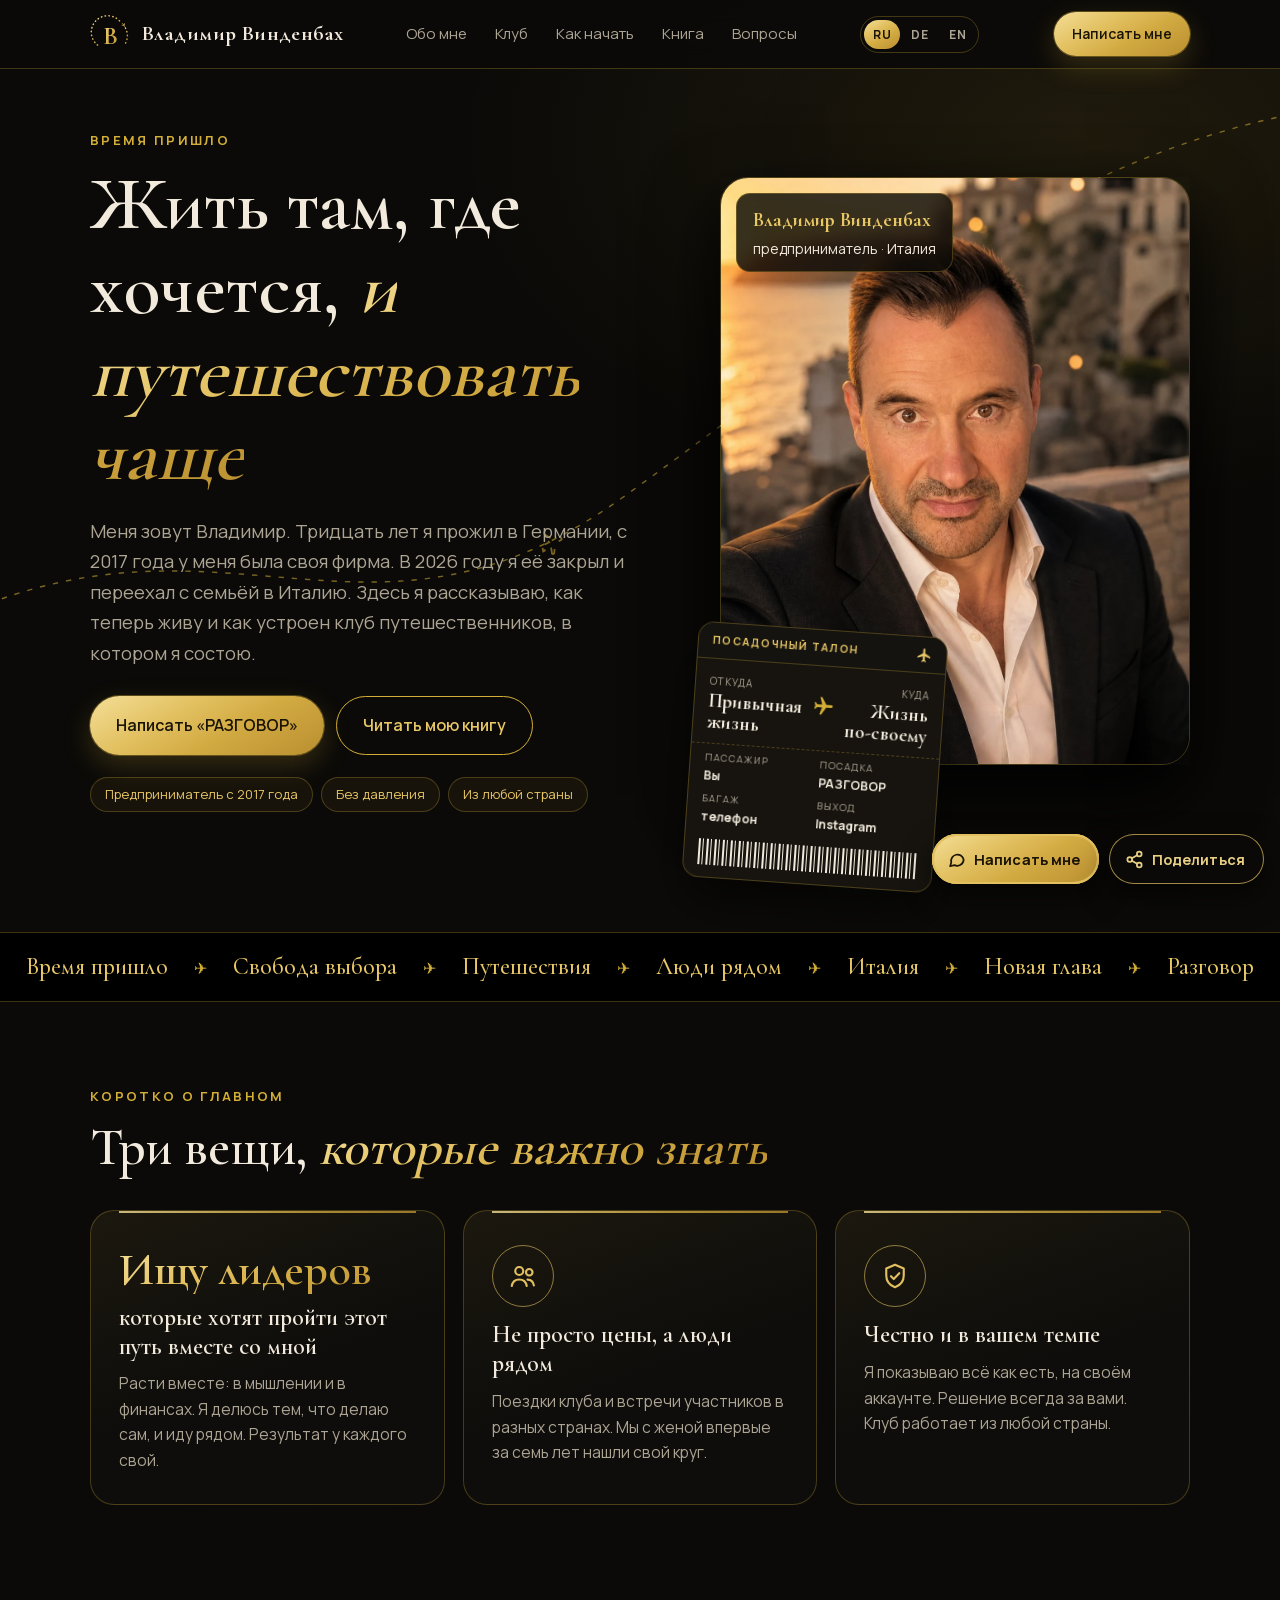
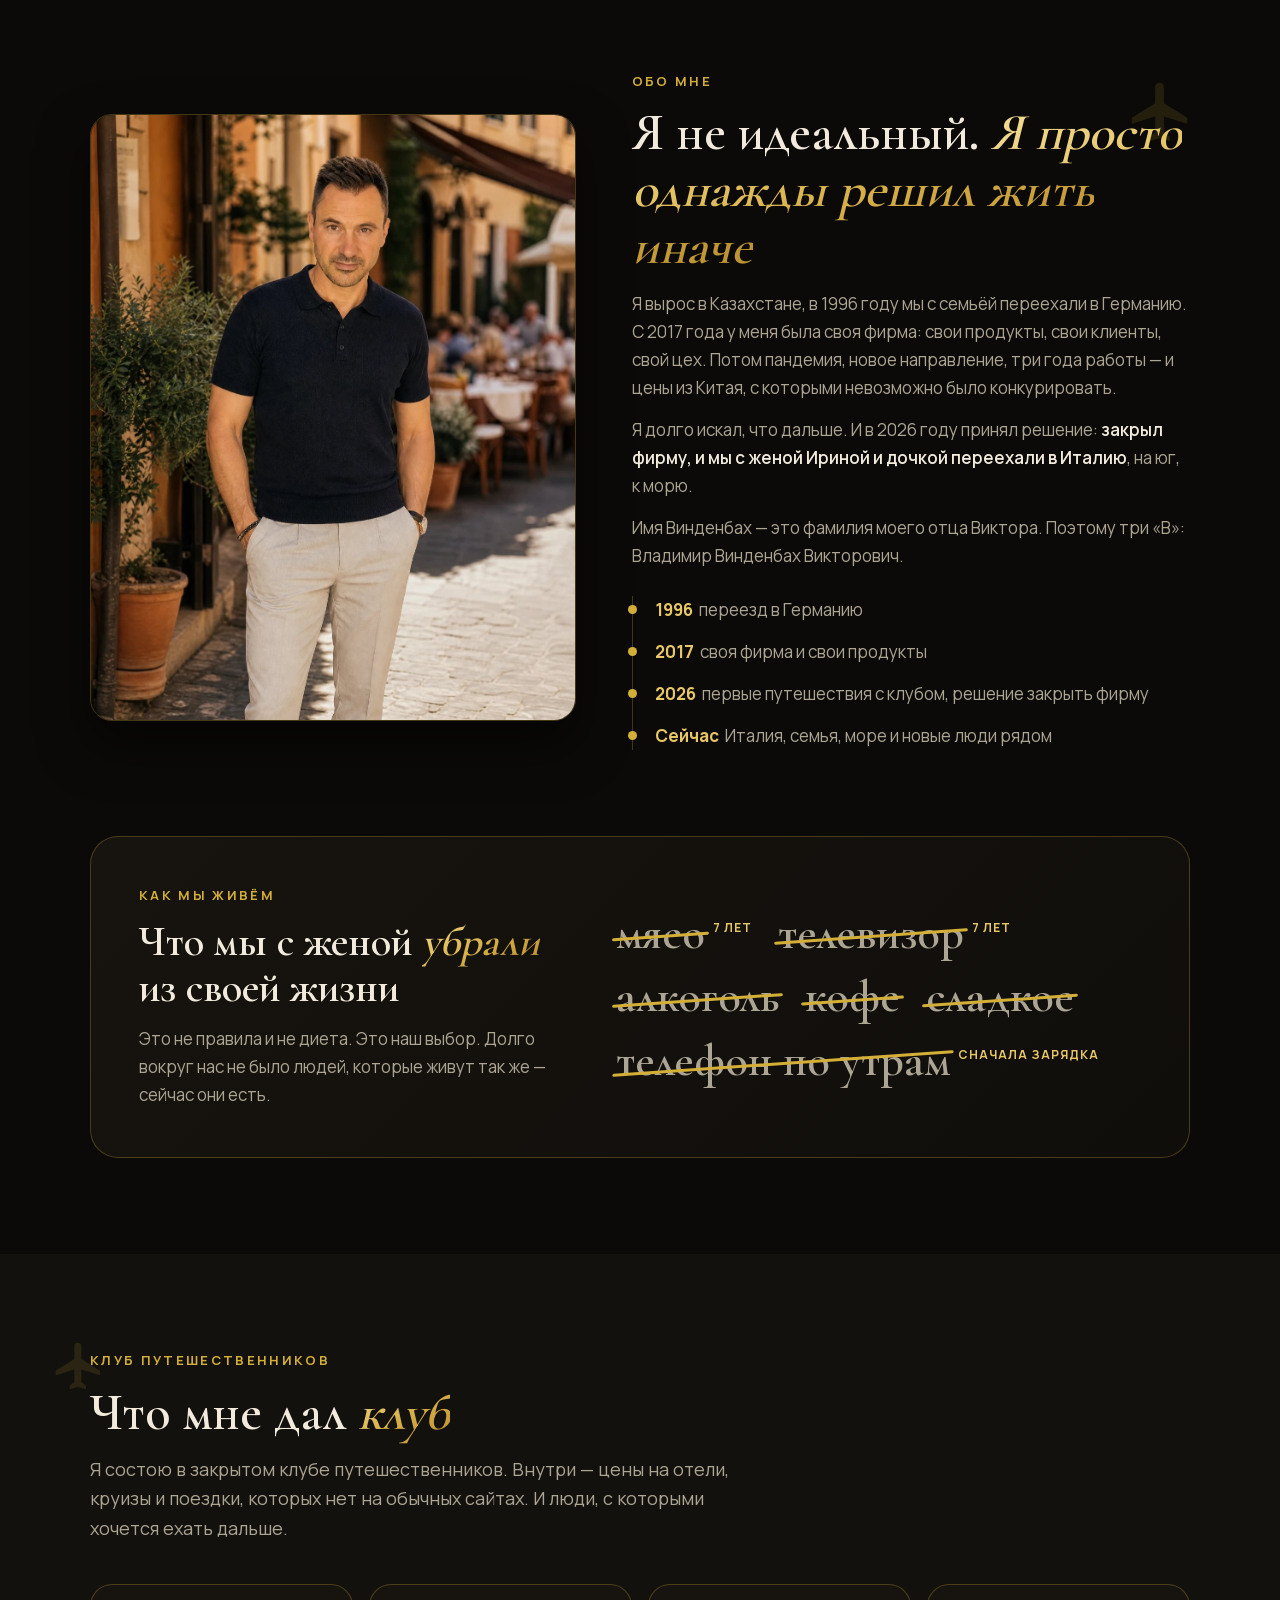
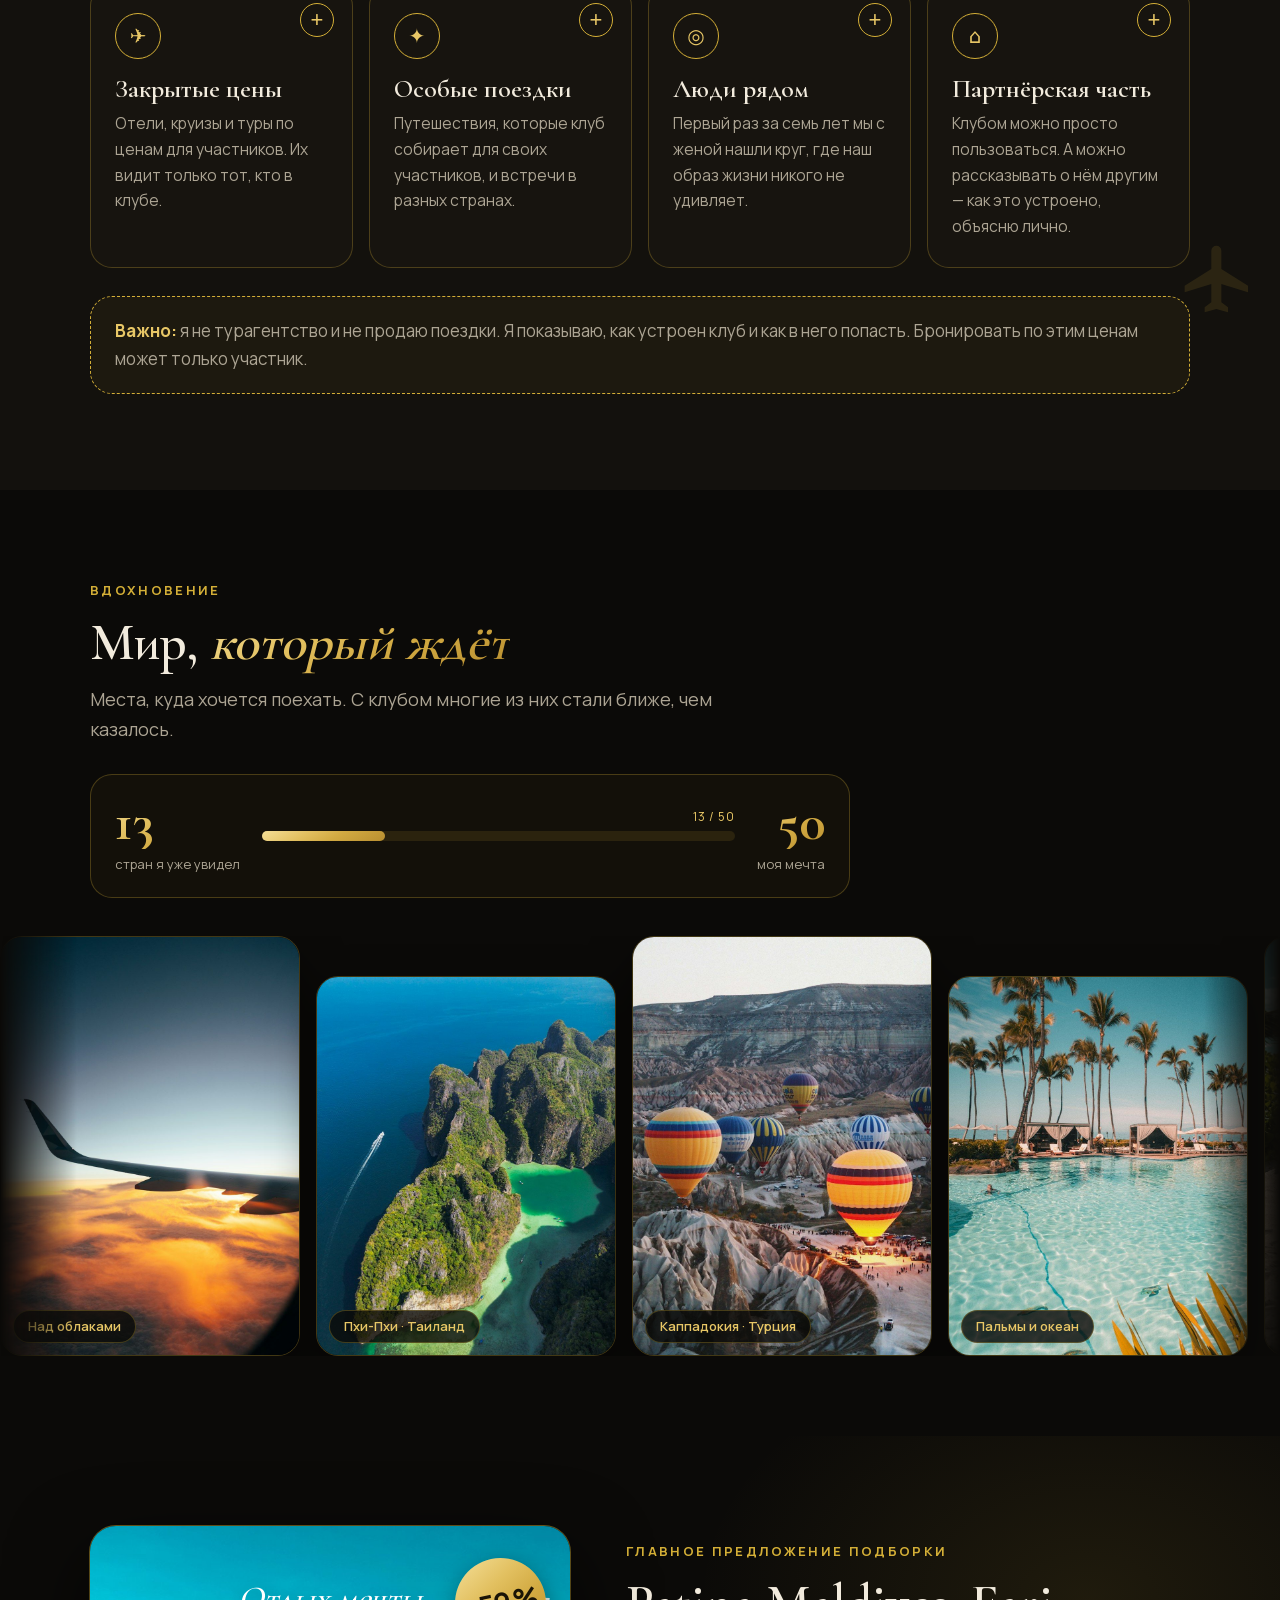
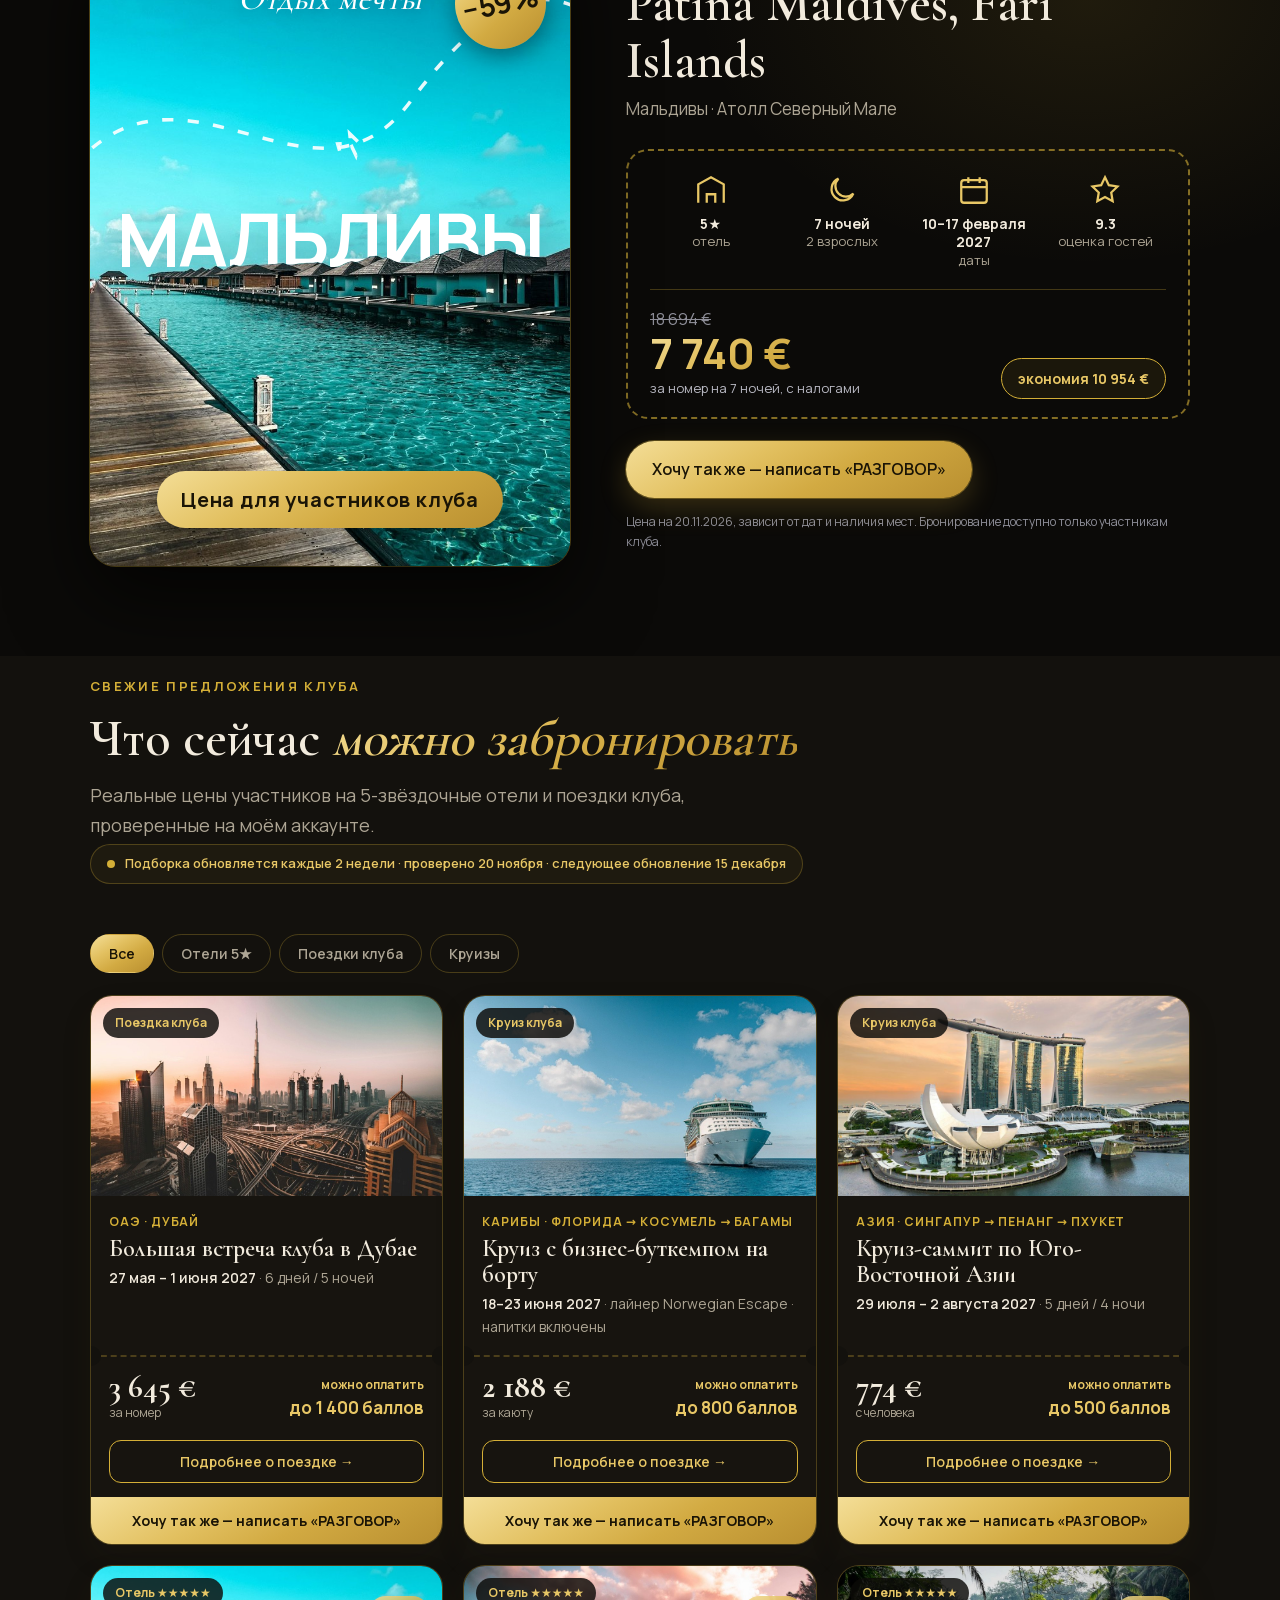
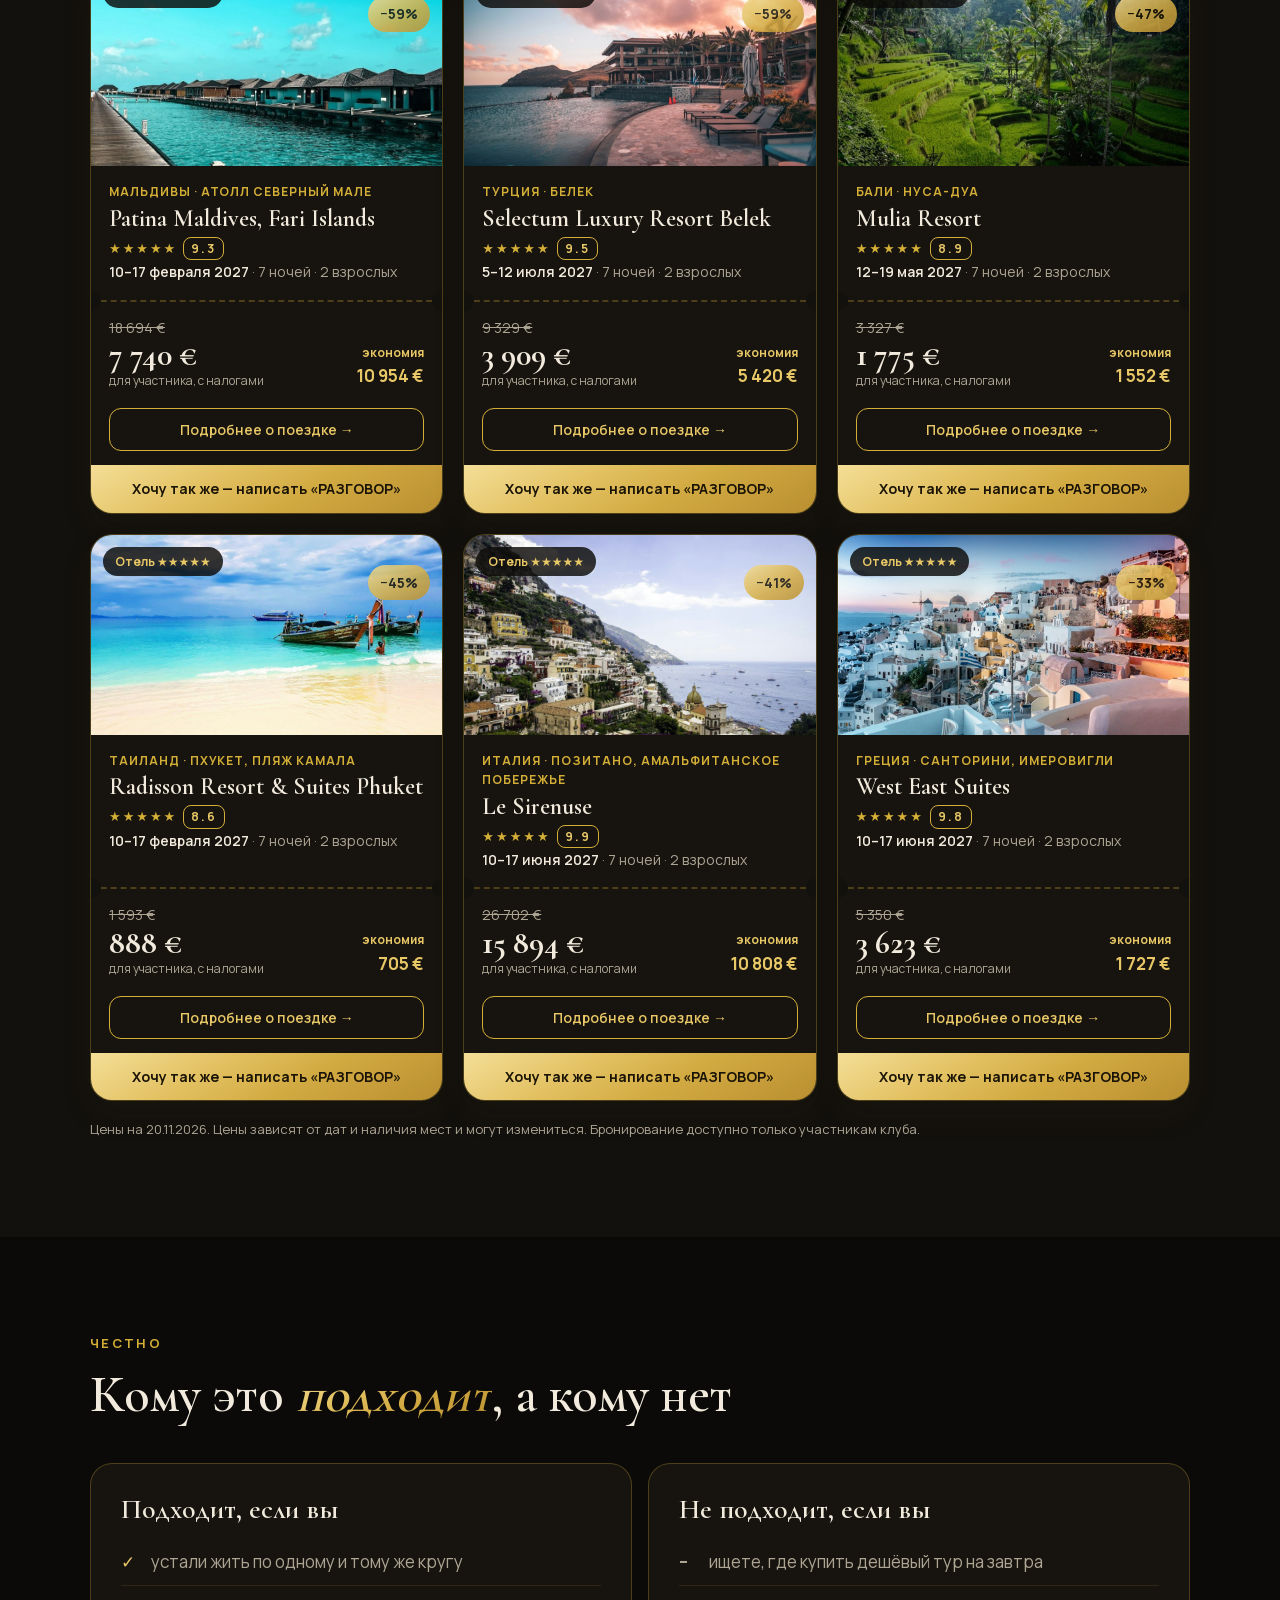
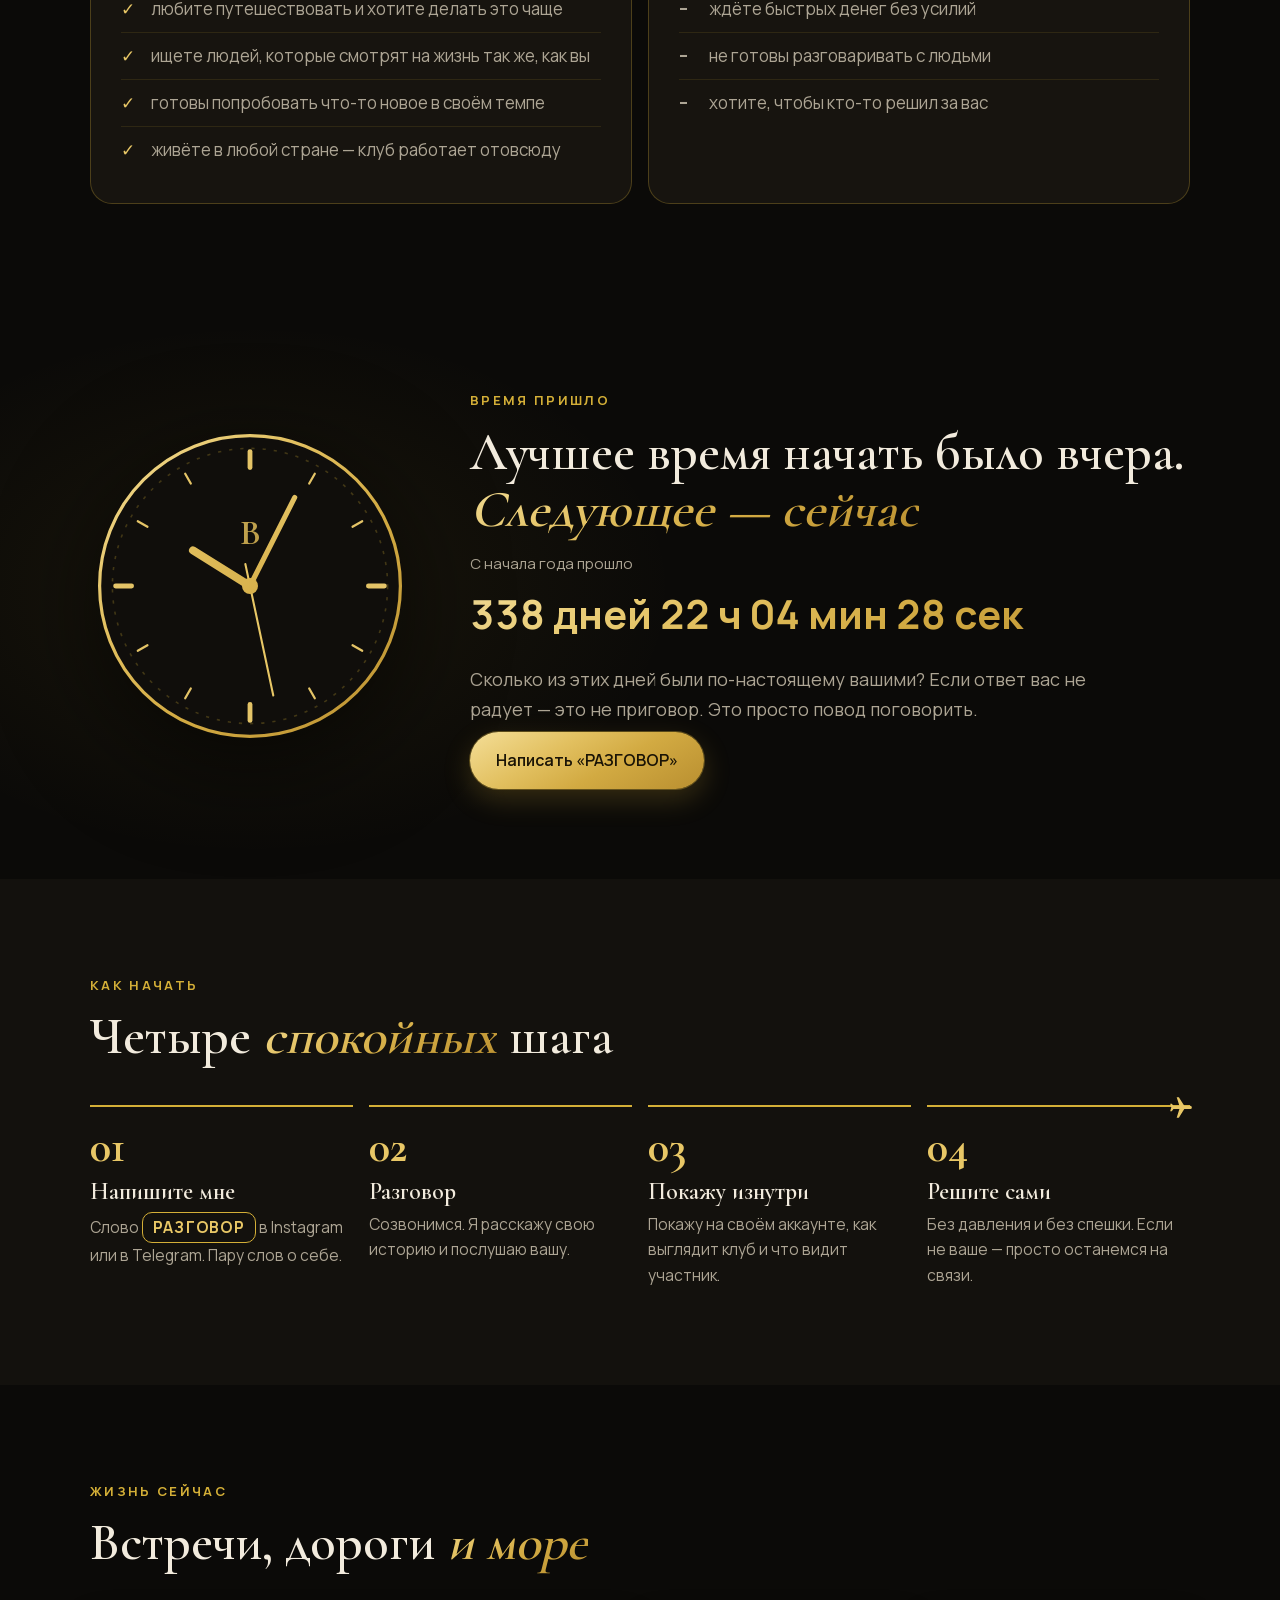
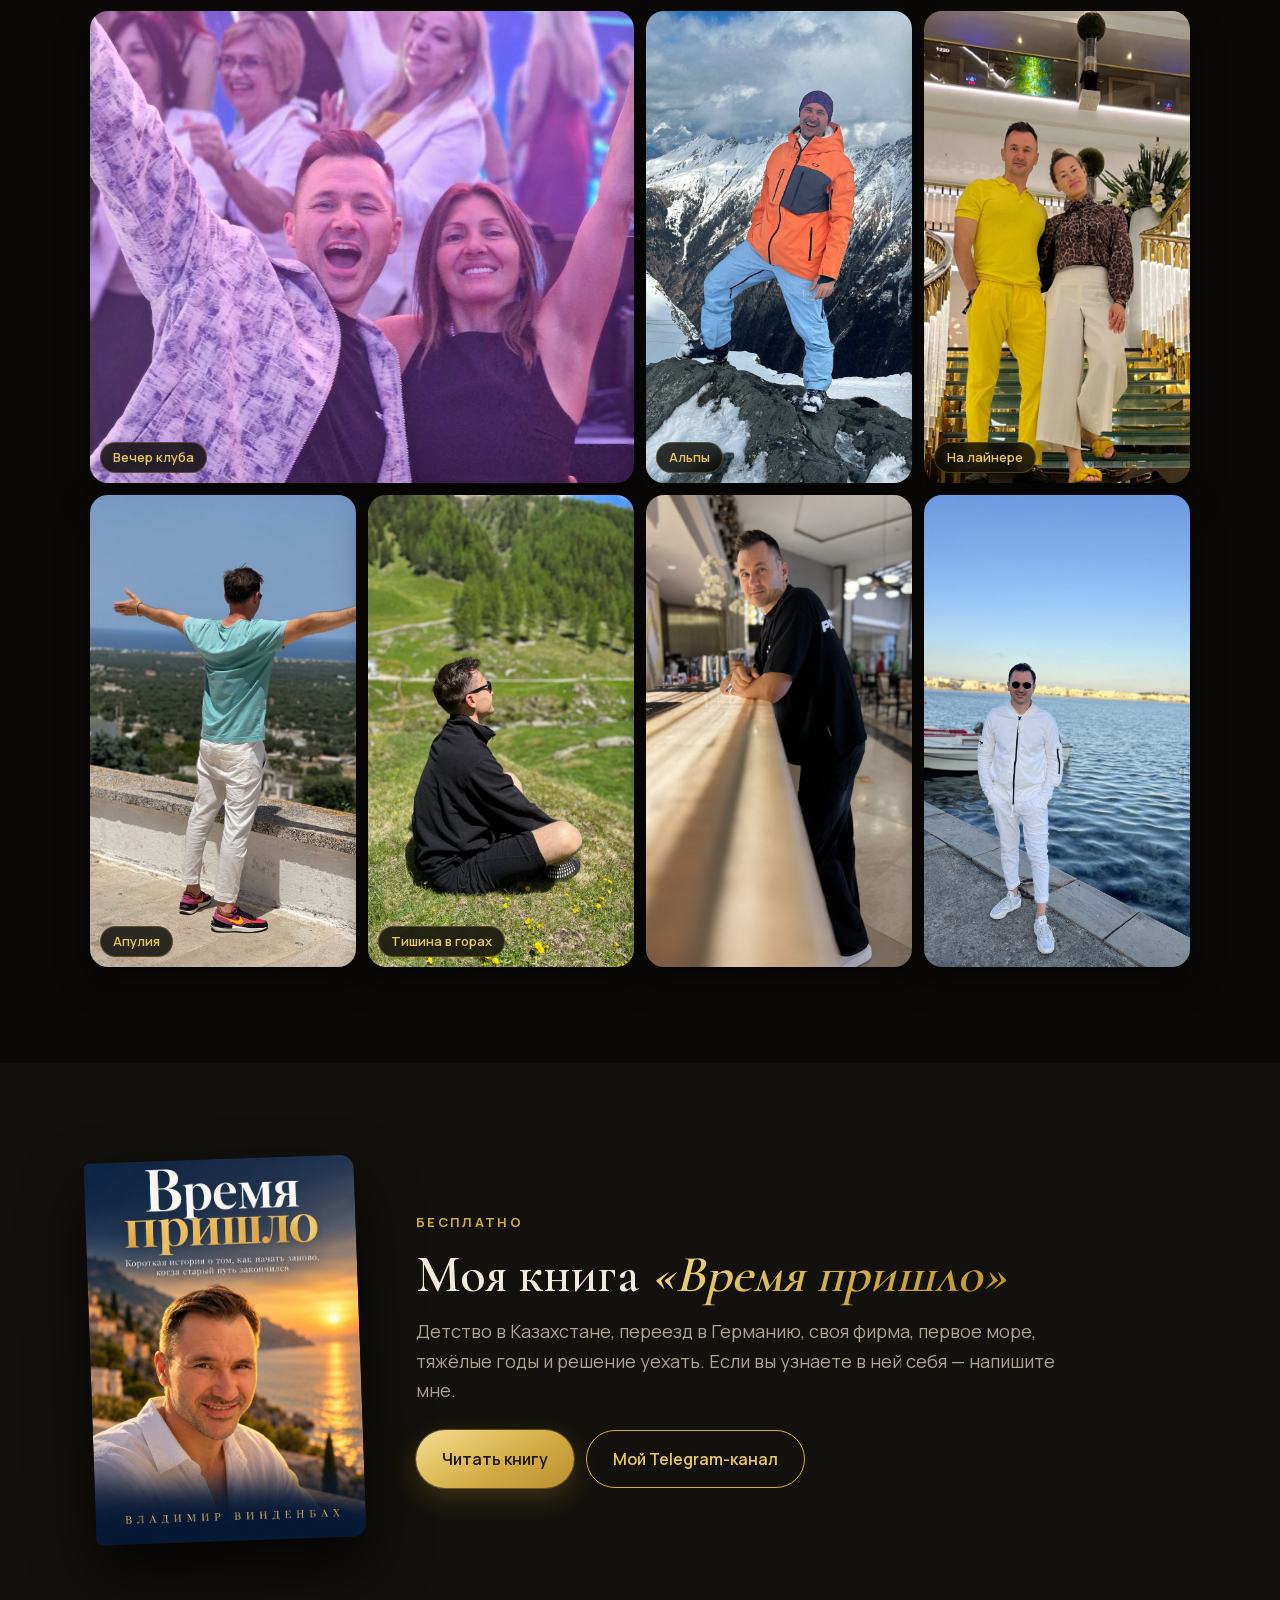
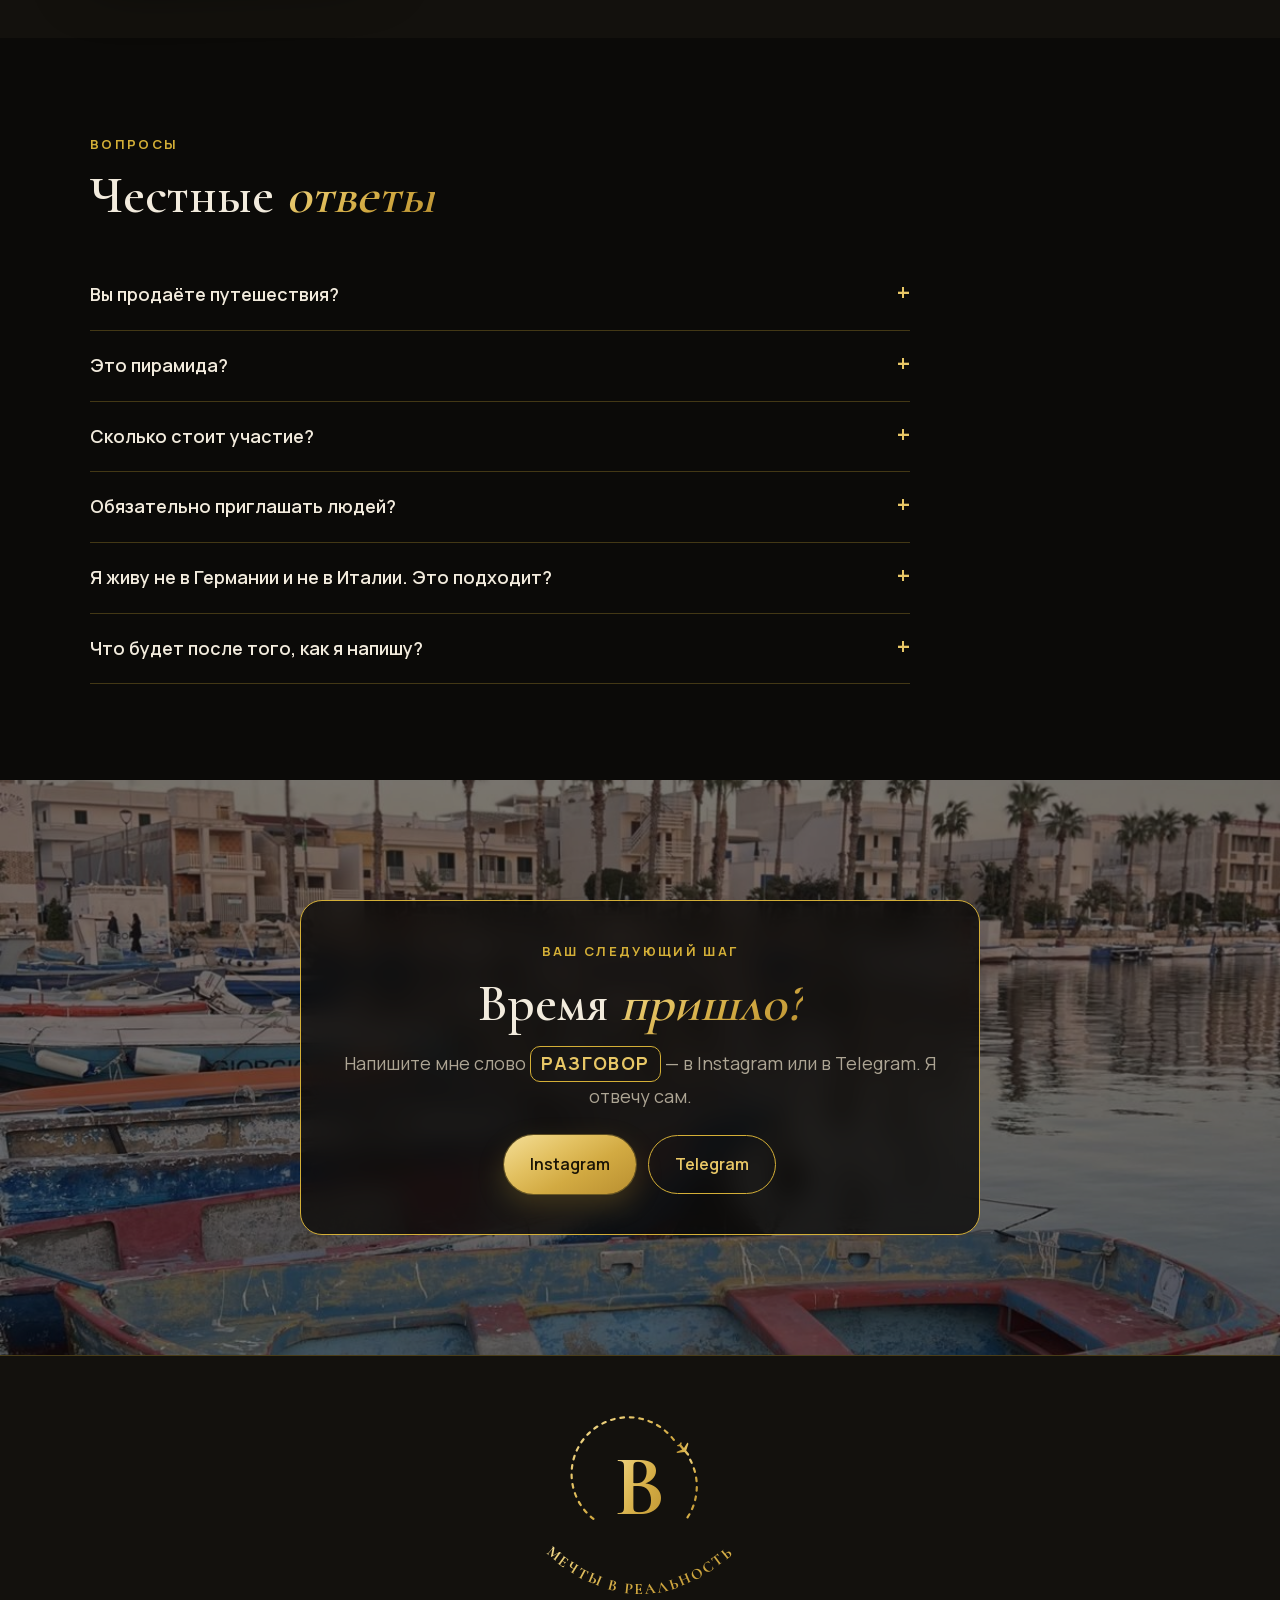
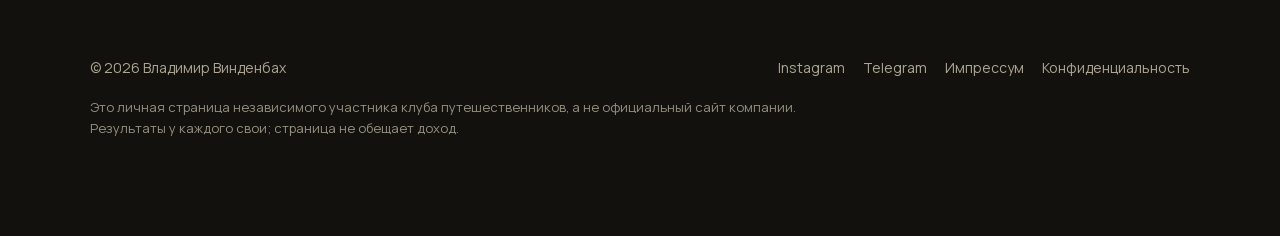
==== commit d29ad417: "Block „Три вещи, которые важно знать“: Leader suchen, Menschen, ehrlich (RU/DE/EN) Co-Authored-By: C" ====
--- a/index.html
+++ b/index.html
@@ -564,6 +564,19 @@
 .shr-qr img{width:190px;height:190px;border-radius:16px;display:block;margin:0 auto 14px;box-shadow:0 0 0 1px rgba(226,192,96,.5),0 14px 34px rgba(0,0,0,.5)}
 .shr-qr a{color:var(--gold2);font-weight:700;font-size:14px;text-decoration:underline;text-underline-offset:3px}
 .dlg-cta .btn-share{margin-top:10px}
+/* why: three points */
+#why{padding:84px 0 70px}
+.why-grid{display:grid;grid-template-columns:repeat(3,1fr);gap:18px;margin-top:34px}
+.why{position:relative;padding:34px 28px 30px;border-radius:24px;border:1px solid var(--line);background:linear-gradient(160deg,rgba(226,192,96,.08),rgba(255,255,255,.015) 55%);overflow:hidden}
+.why::before{content:"";position:absolute;left:28px;right:28px;top:0;height:2px;background:var(--goldg);opacity:.8}
+.why .big{font:600 clamp(46px,5.4vw,62px)/1 "Cormorant Garamond",serif;background:var(--goldg);-webkit-background-clip:text;background-clip:text;color:transparent;margin-bottom:10px;white-space:nowrap}
+.why .wico{width:62px;height:62px;border-radius:50%;display:grid;place-items:center;border:1px solid rgba(226,192,96,.6);color:#E2C060;margin-bottom:14px}
+.why .wico svg{width:30px;height:30px}
+.why h3{font-size:24px;line-height:1.2;margin:0 0 10px;color:var(--text)}
+.why p{color:var(--muted);font-size:15.5px;margin:0}
+.why b{color:var(--gold2);font-weight:700}
+.why .big.txt{font-size:clamp(38px,3.7vw,46px);white-space:normal;line-height:1.05}
+@media(max-width:860px){.why-grid{grid-template-columns:1fr}.why{padding:28px 24px}}
 /* poster */
 .poster{background:var(--bg)!important}
 .poster::before{background:radial-gradient(560px 380px at 85% 20%,rgba(212,175,55,.10),transparent 70%)}
@@ -636,6 +649,30 @@
 </section>
 
 <div class="ticker" aria-hidden="true"><div class="t"><span data-i18n="t030">Время пришло</span><i>✈</i><span data-i18n="t031">Свобода выбора</span><i>✈</i><span data-i18n="t032">Путешествия</span><i>✈</i><span data-i18n="t033">Люди рядом</span><i>✈</i><span data-i18n="t034">Италия</span><i>✈</i><span data-i18n="t035">Новая глава</span><i>✈</i><span data-i18n="t036">Разговор</span><i>✈</i><span data-i18n="t037">Время пришло</span><i>✈</i><span data-i18n="t038">Свобода выбора</span><i>✈</i><span data-i18n="t039">Путешествия</span><i>✈</i><span data-i18n="t040">Люди рядом</span><i>✈</i><span data-i18n="t041">Италия</span><i>✈</i><span data-i18n="t042">Новая глава</span><i>✈</i><span data-i18n="t043">Разговор</span><i>✈</i></div></div>
+
+<!-- WHY: three points -->
+<section id="why">
+  <div class="wrap">
+    <div class="eyebrow" id="w_e">Коротко о главном</div>
+    <h2 id="w_h">Три вещи, <em>которые важно знать</em></h2>
+    <div class="why-grid">
+      <div class="why rv"><div class="big txt" id="w1n">Ищу лидеров</div><h3 id="w1h">которые хотят пройти этот путь вместе со мной</h3><p id="w1p"></p></div>
+      <div class="why rv"><div class="wico"><svg viewBox="0 0 24 24" fill="none" stroke="currentColor" stroke-width="1.7" stroke-linecap="round" stroke-linejoin="round"><circle cx="9" cy="8" r="3.2"/><path d="M3 20c.6-3.4 3-5.2 6-5.2s5.4 1.8 6 5.2"/><circle cx="17" cy="9" r="2.6"/><path d="M15.6 14.9c2.6.1 4.6 1.8 5.1 4.6"/></svg></div><h3 id="w2h">Не просто цены, а люди рядом</h3><p id="w2p"></p></div>
+      <div class="why rv"><div class="wico"><svg viewBox="0 0 24 24" fill="none" stroke="currentColor" stroke-width="1.7" stroke-linecap="round" stroke-linejoin="round"><path d="M12 3l7 3v5.5c0 4.4-3 7.9-7 9.5-4-1.6-7-5.1-7-9.5V6z"/><path d="M8.8 12.2l2.2 2.2 4.4-4.6"/></svg></div><h3 id="w3h">Честно и в вашем темпе</h3><p id="w3p"></p></div>
+    </div>
+  </div>
+</section>
+<script>
+(function(){
+  document.addEventListener('DOMContentLoaded',function(){
+  var $=function(i){return document.getElementById(i)}; if(!$('why')) return;
+  function render(){
+    ['w_e','w_h','w1n','w1h','w1p','w2h','w2p','w3h','w3p'].forEach(function(k){$(k).innerHTML=L(k)});
+  }
+  render(); onLang(render);
+  });
+})();
+</script>
 
 <!-- ABOUT -->
 <section id="about">
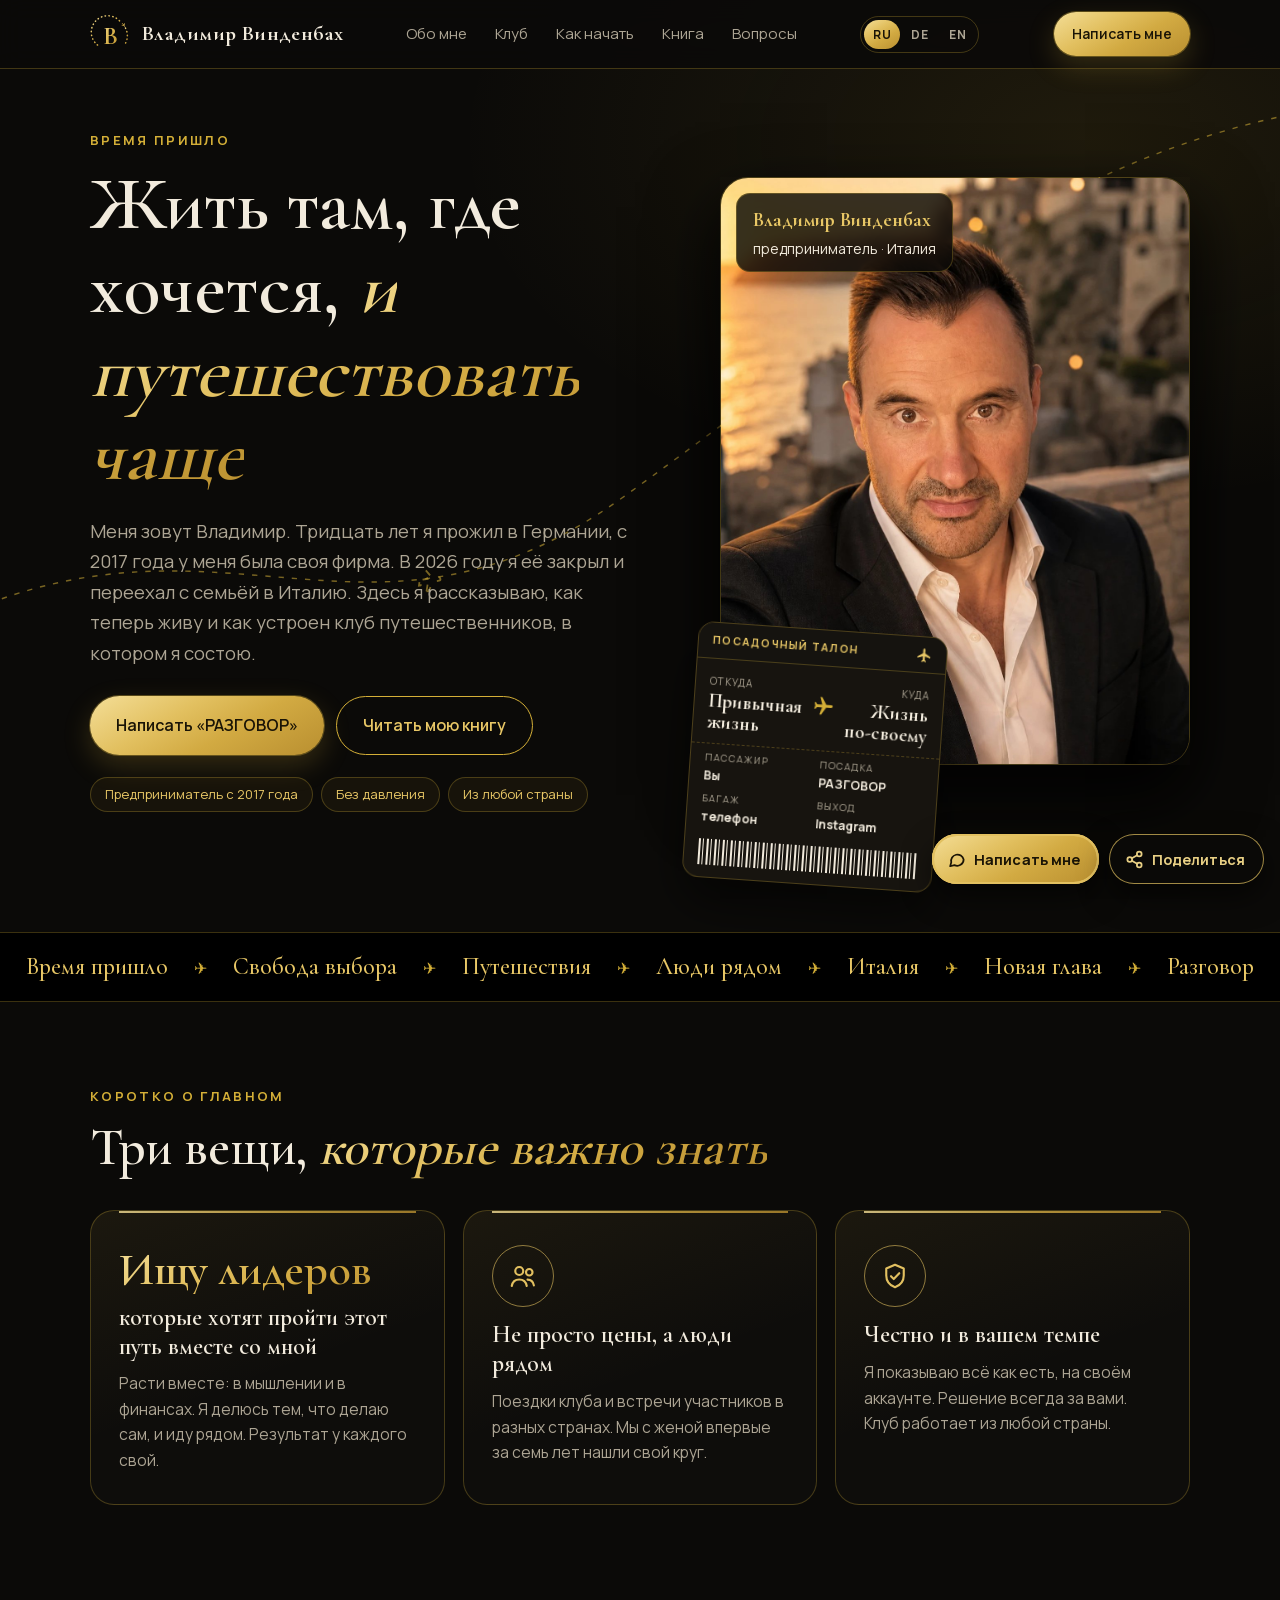
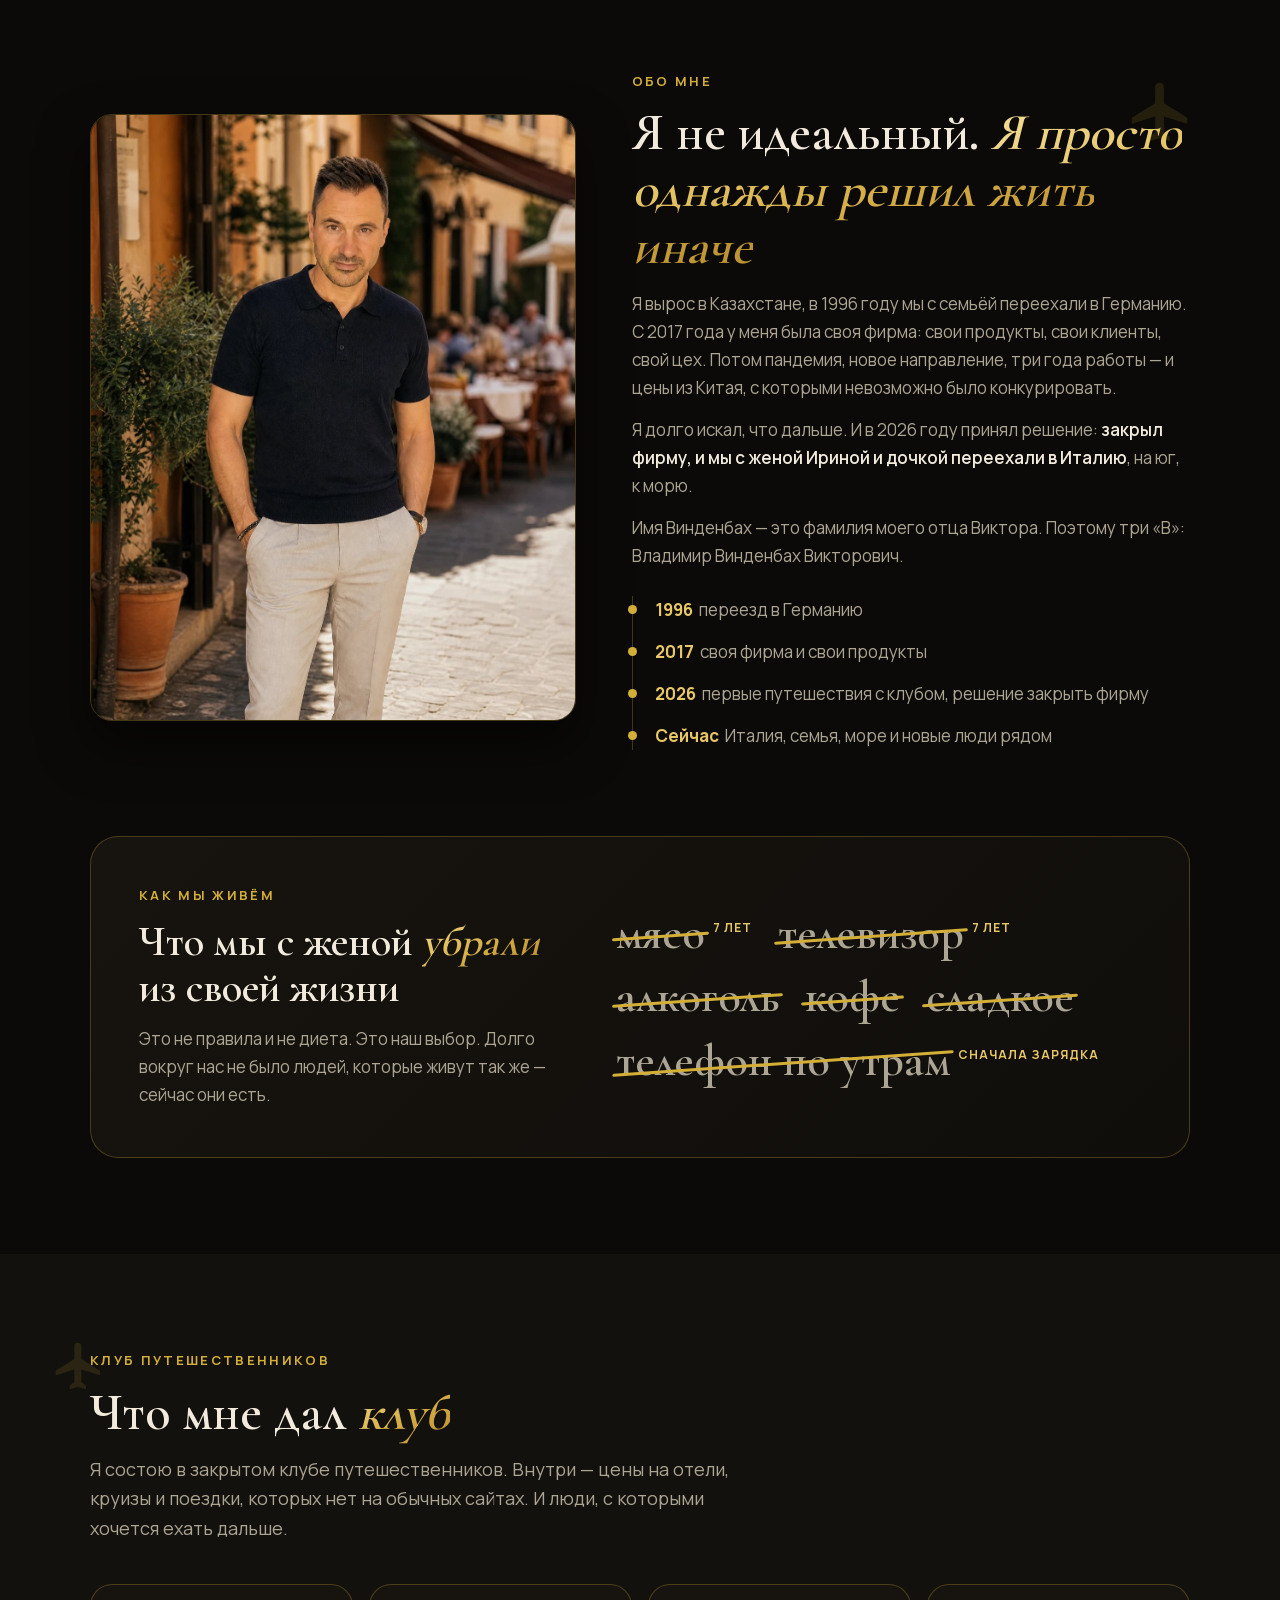
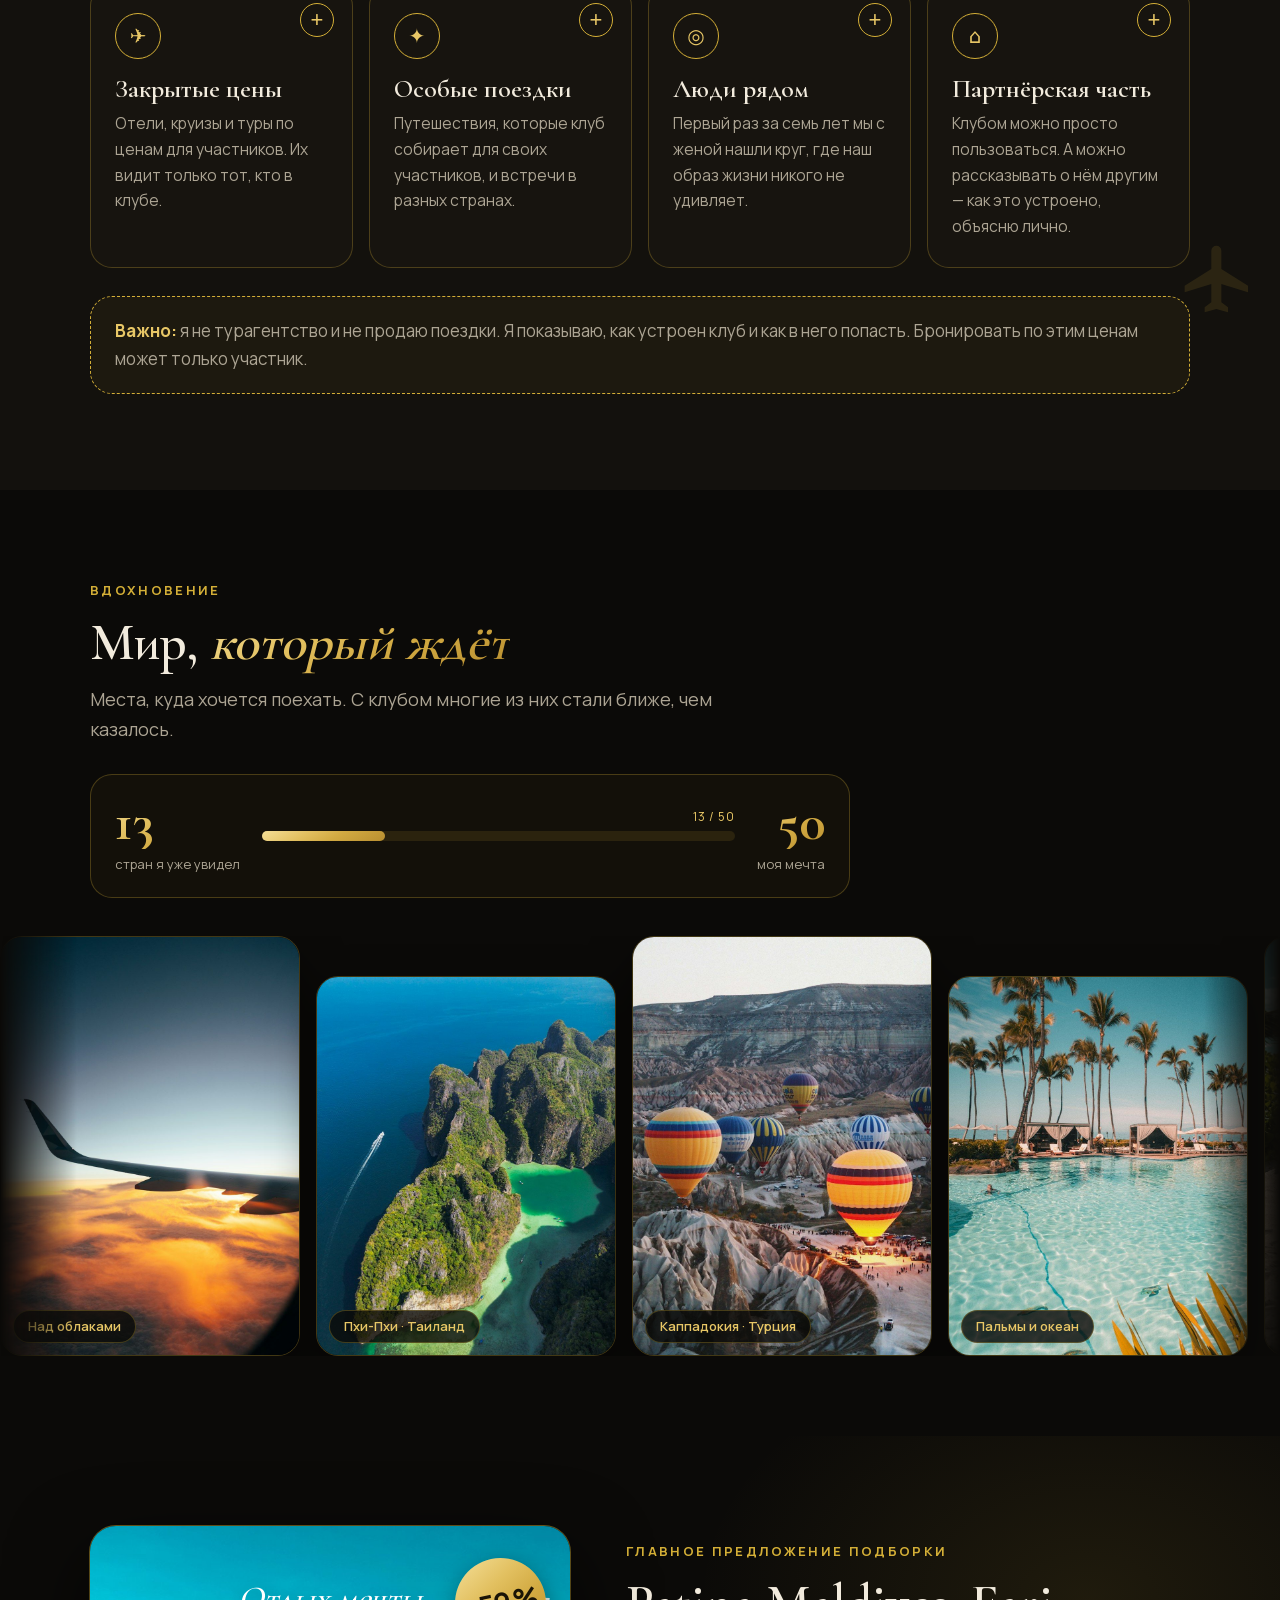
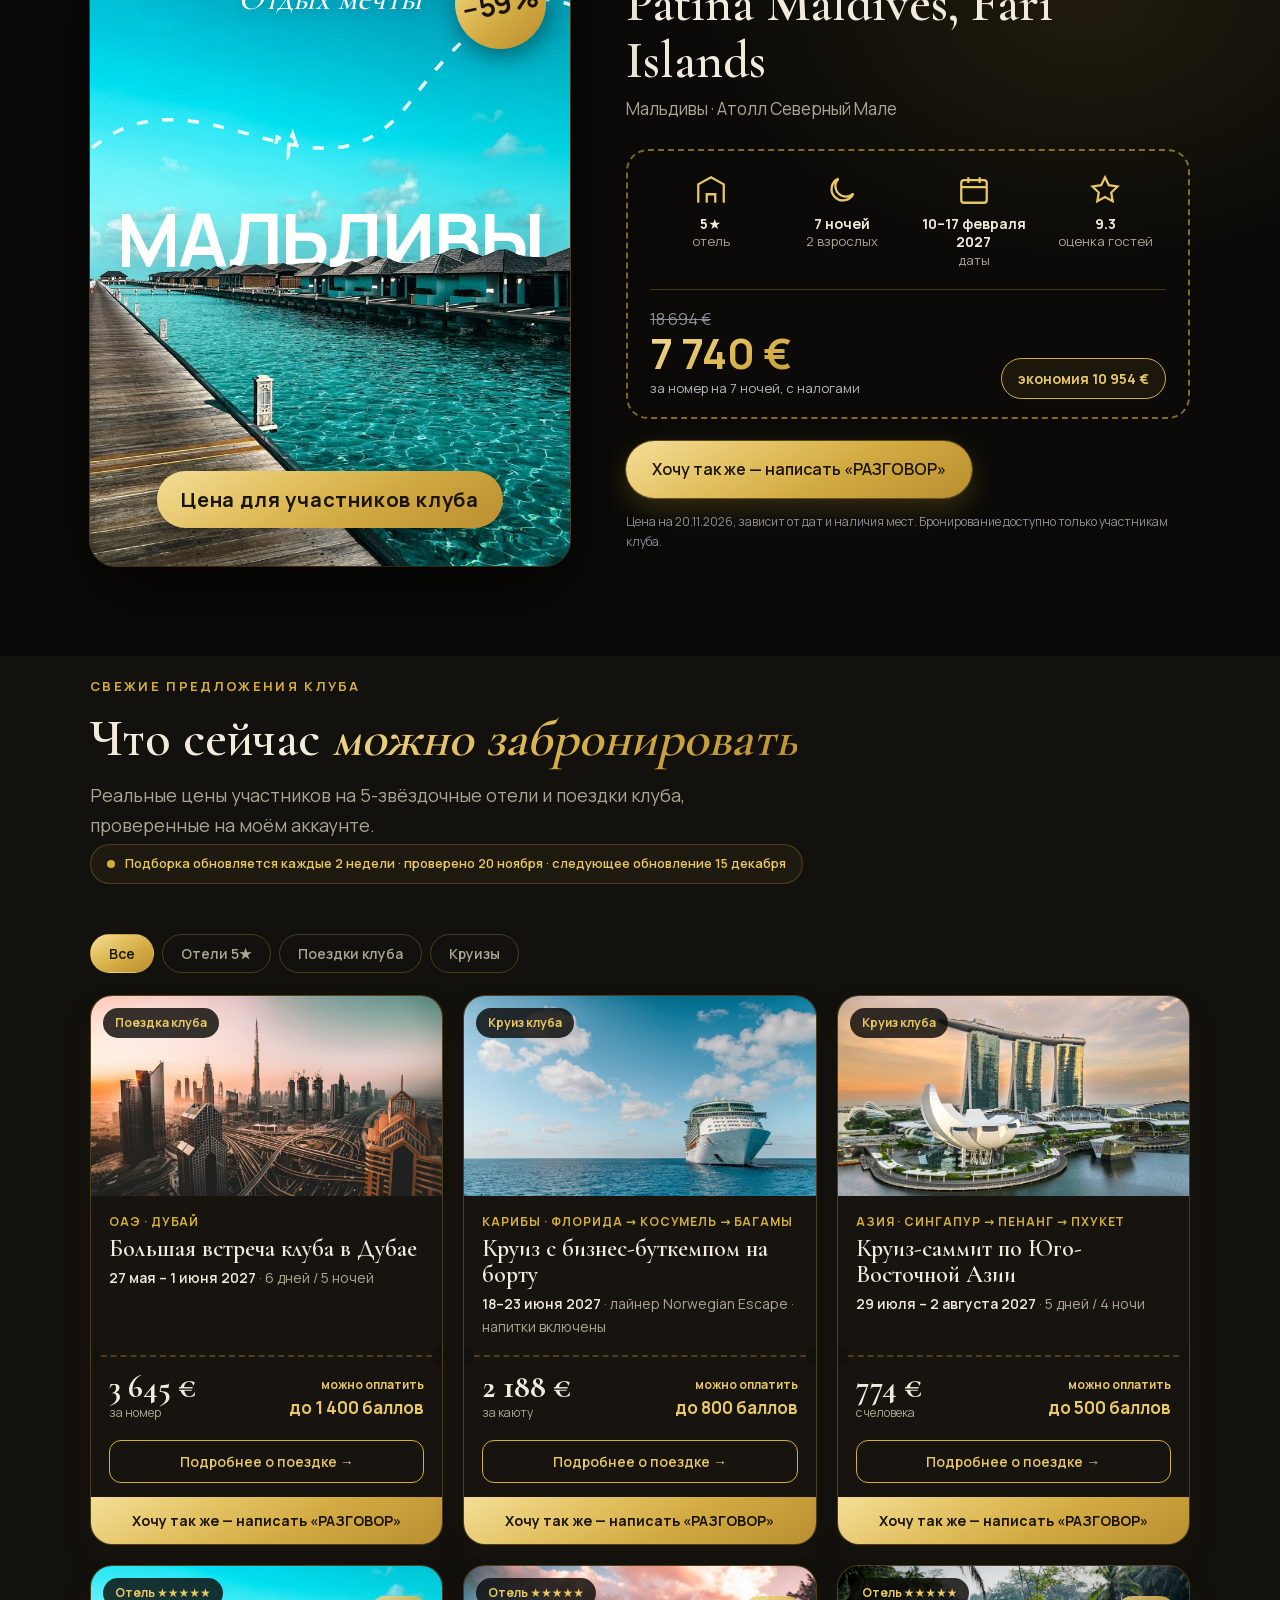
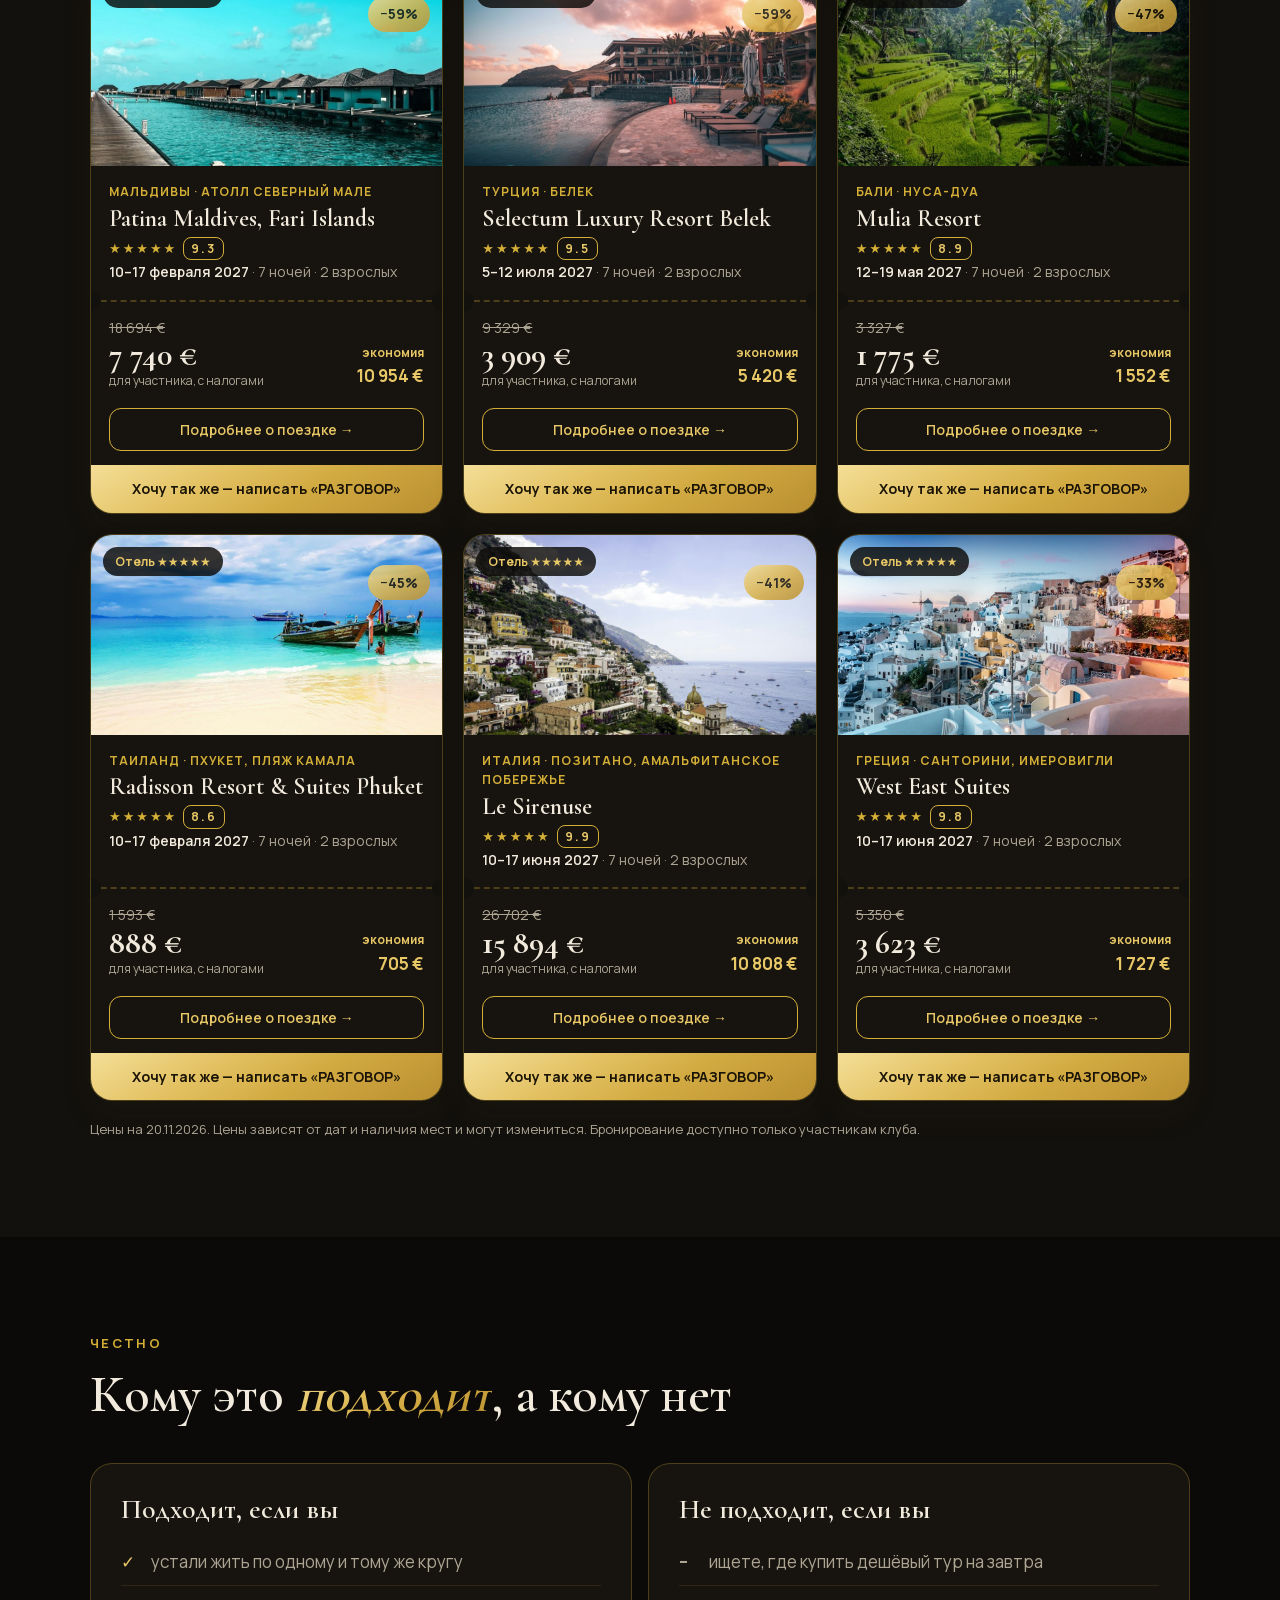
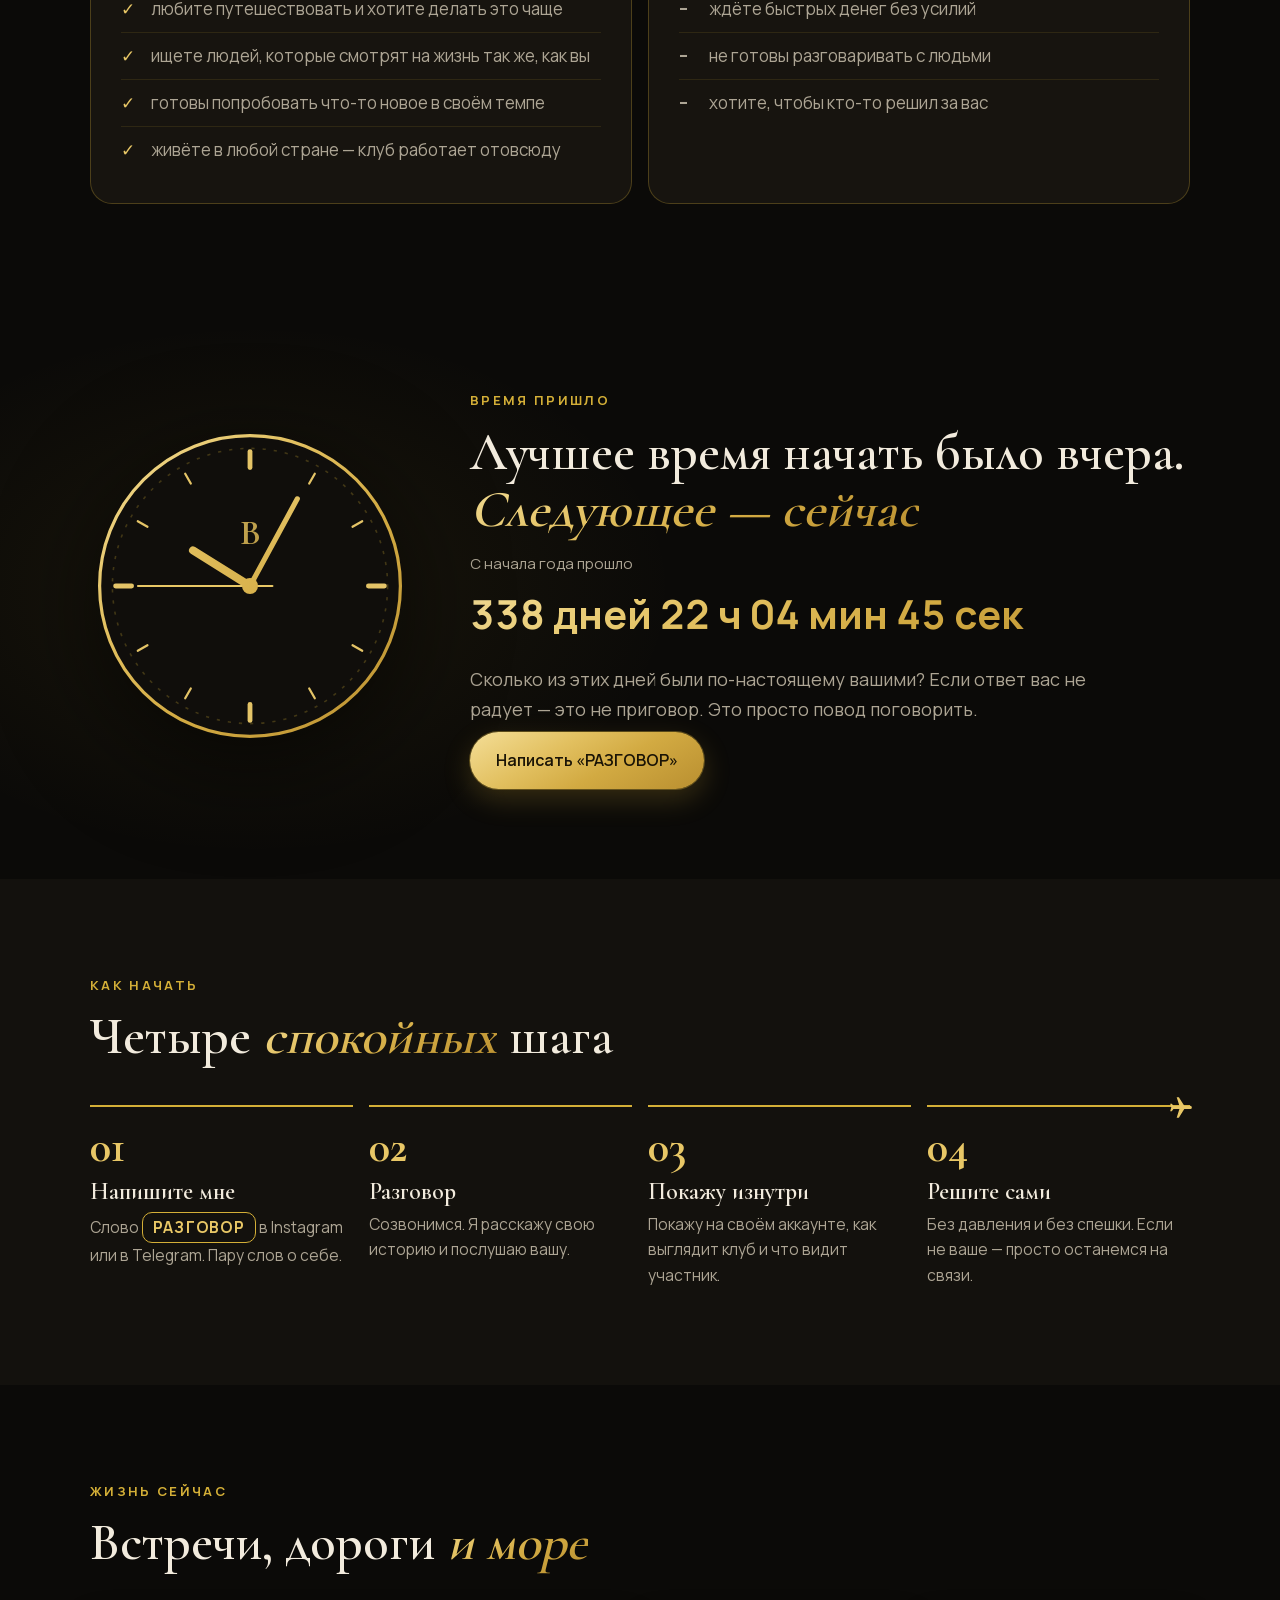
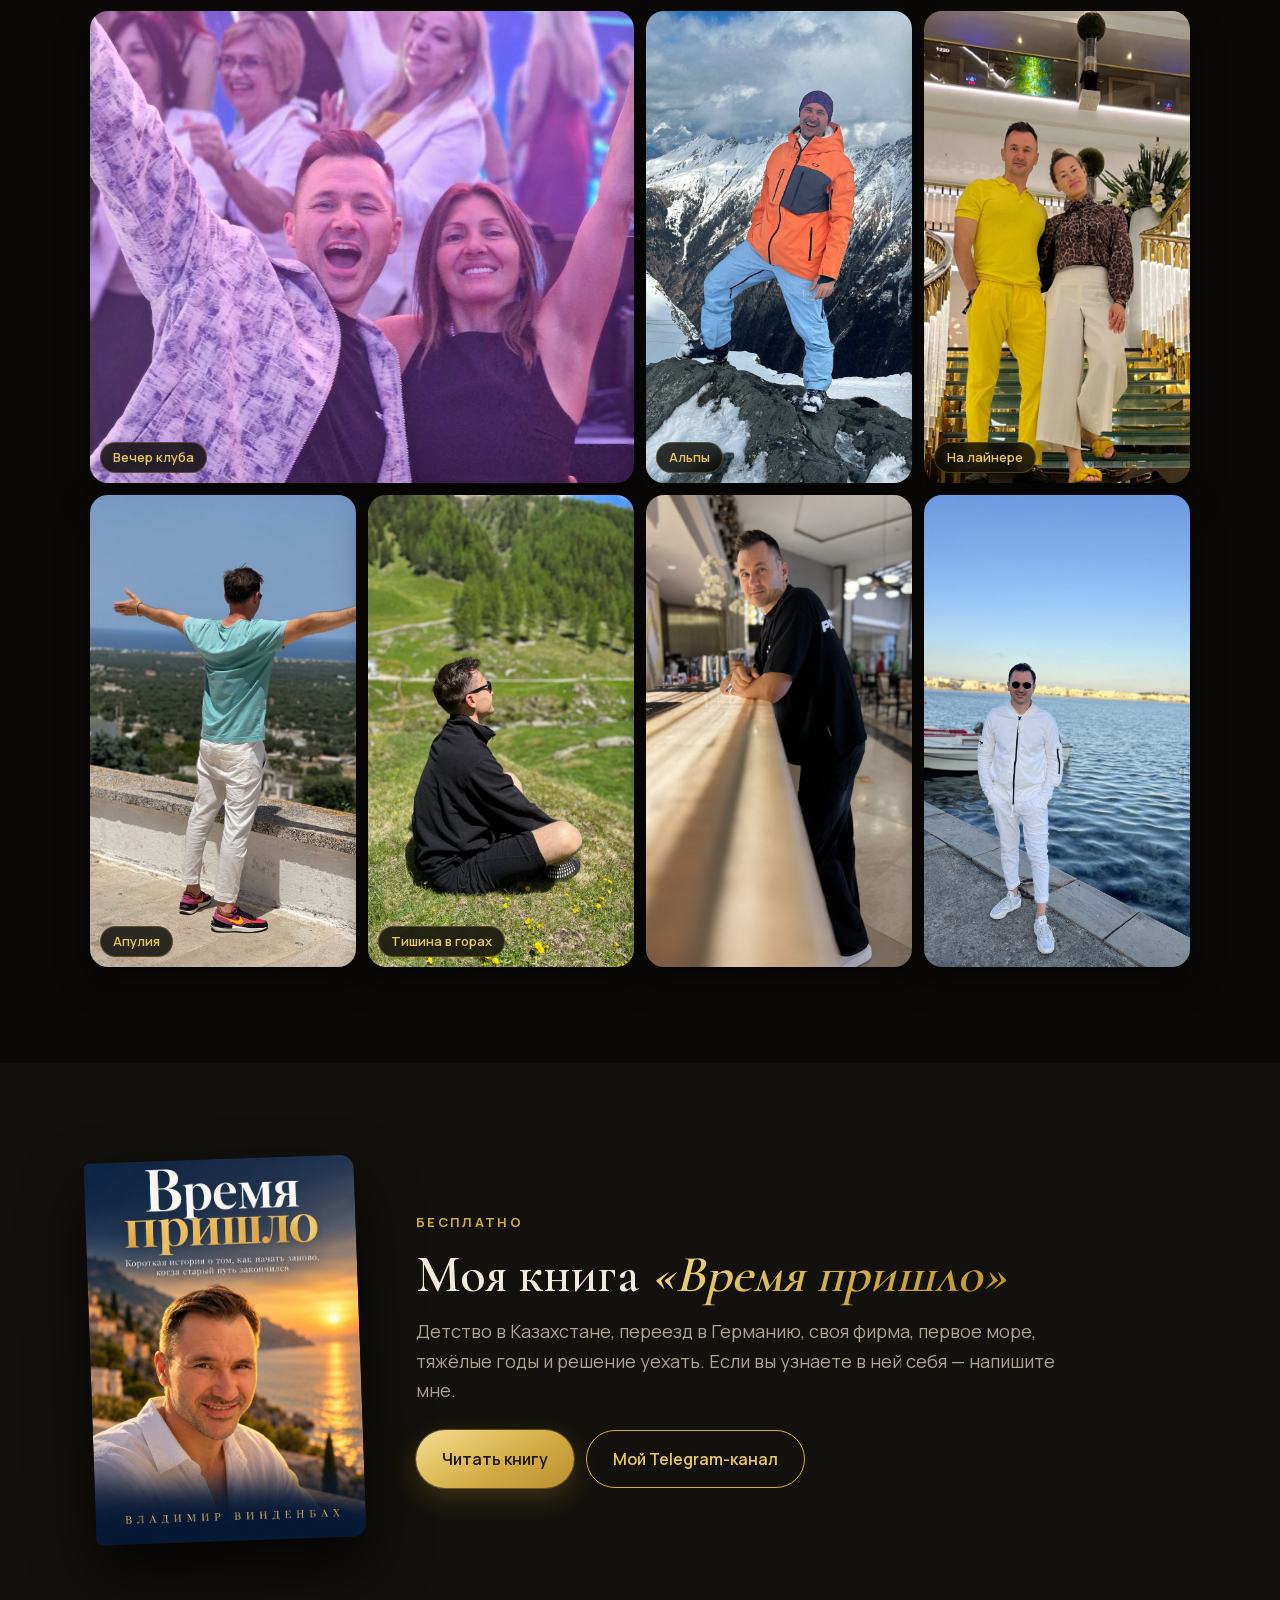
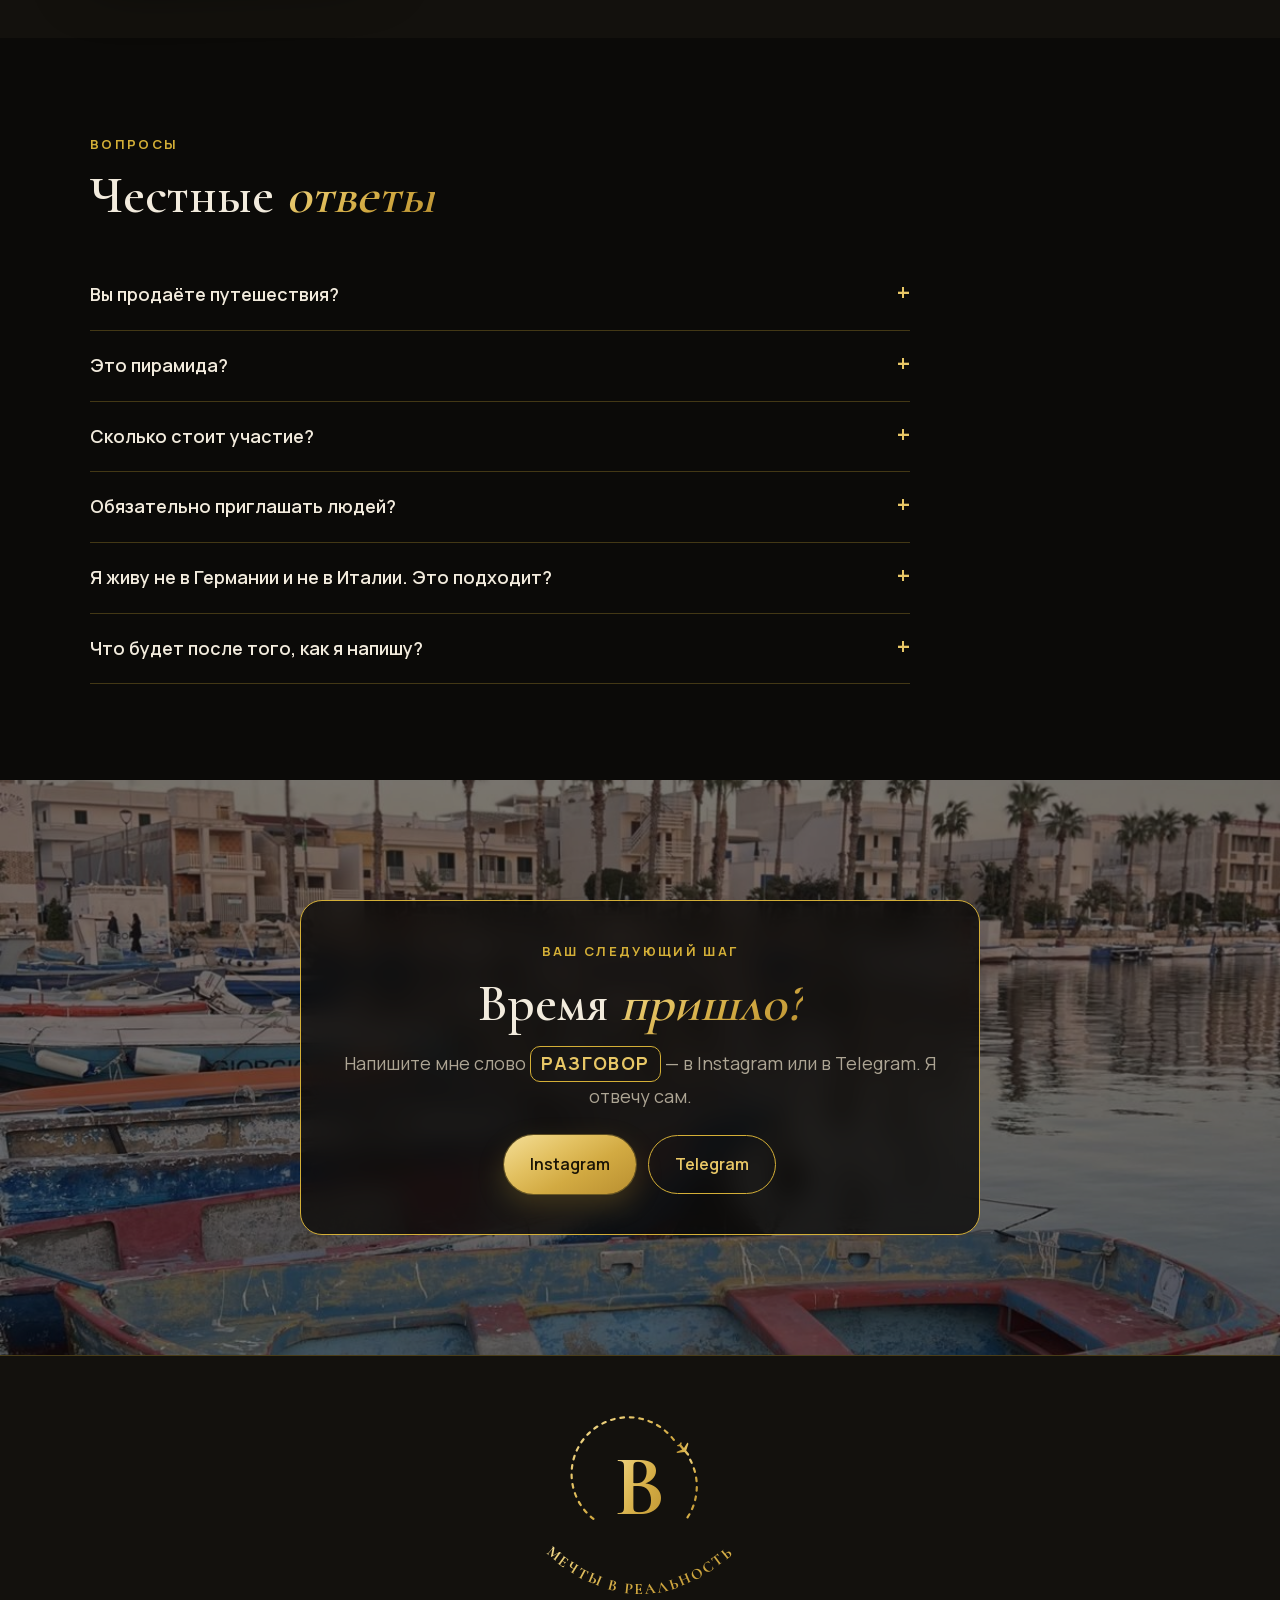
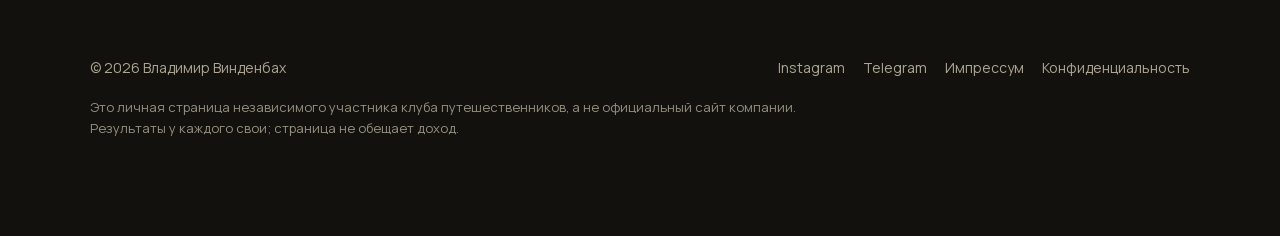
==== commit 46a9878a: "Google Search Console Bestätigung Co-Authored-By: Claude Opus 5.5 <noreply@anthropic.com>" ====
--- a/index.html
+++ b/index.html
@@ -5,6 +5,7 @@
 <meta name="viewport" content="width=device-width, initial-scale=1">
 <title>Владимир Винденбах</title>
 <meta name="description" content="Владимир Винденбах: закрыл свою фирму, переехал с семьёй в Италию и путешествует с клубом путешественников. Личная страница.">
+<meta name="google-site-verification" content="dXuEDhOYEE1QWXE7MVPV6aweX857Ho0ijj7lddWcIJM" />
 <link rel="canonical" href="https://windenbach.com/">
 <link rel="alternate" hreflang="ru" href="https://windenbach.com/">
 <link rel="alternate" hreflang="de" href="https://windenbach.com/?lang=de">
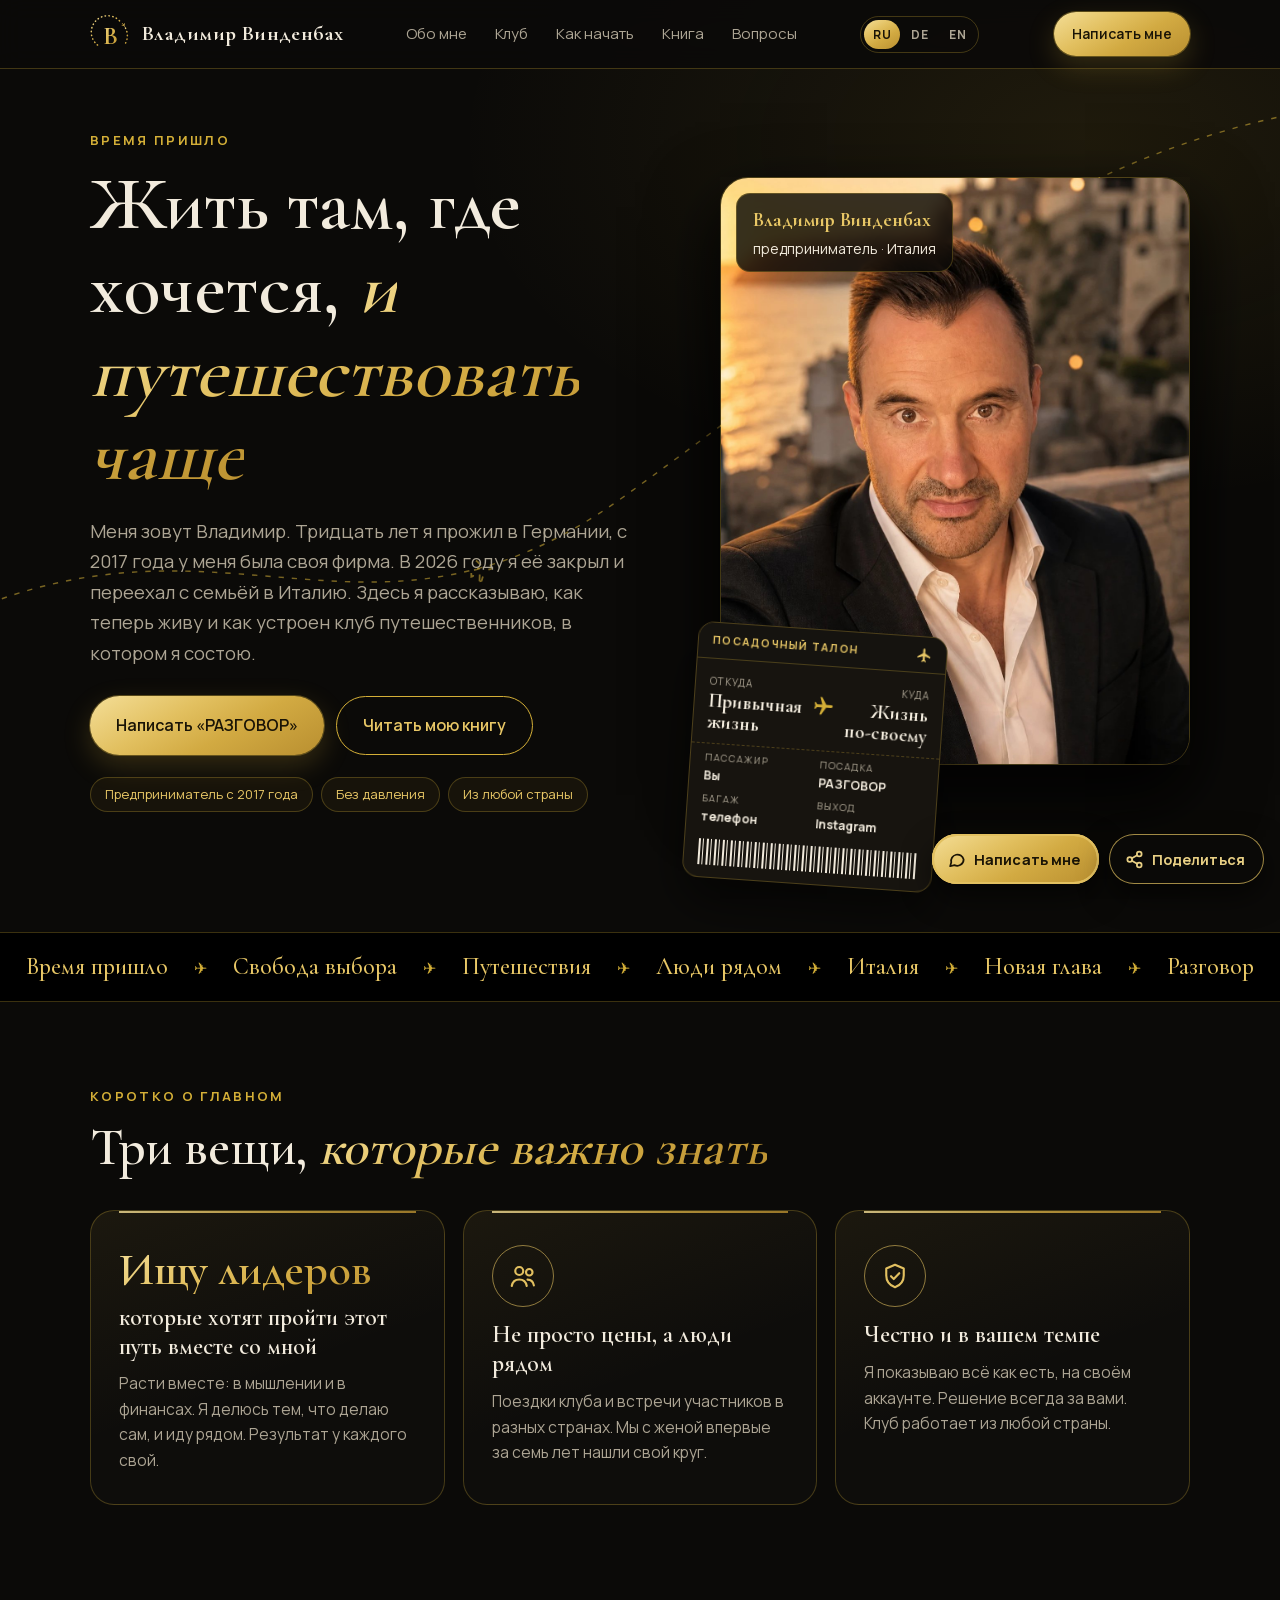
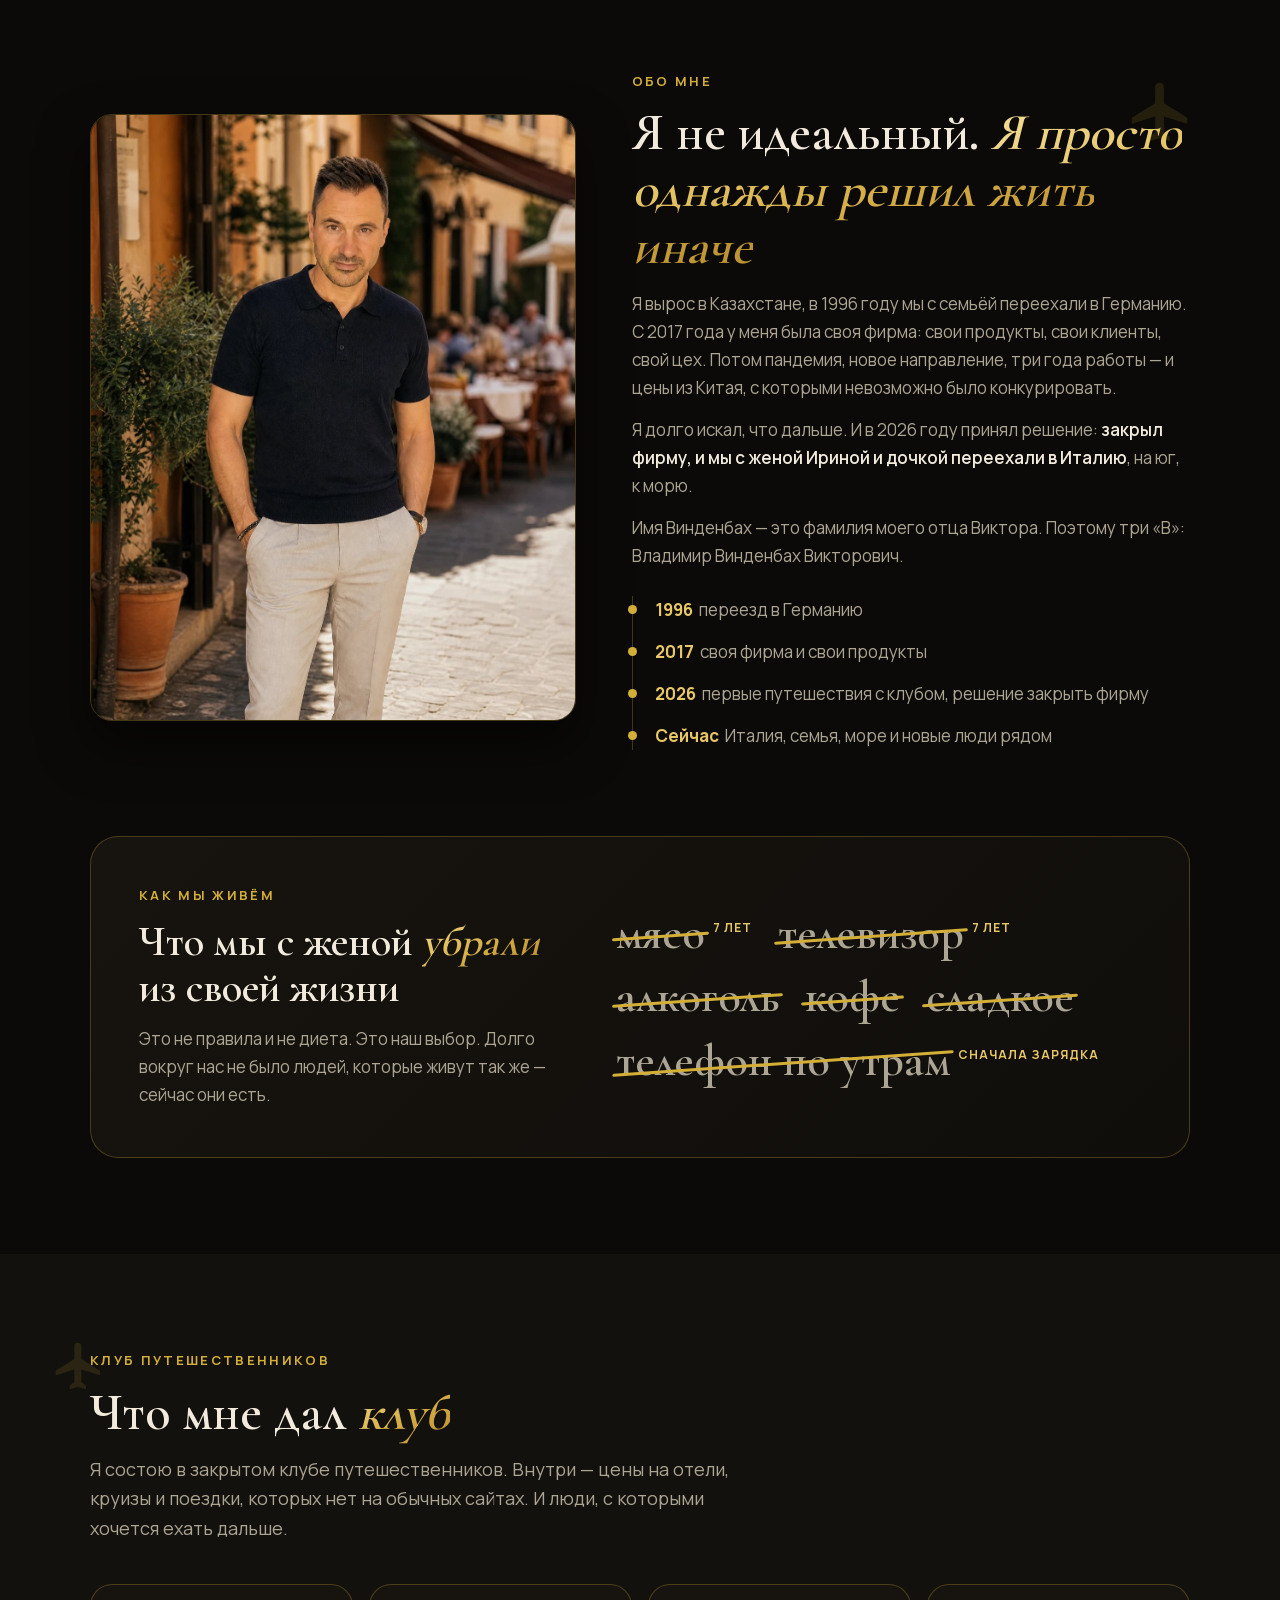
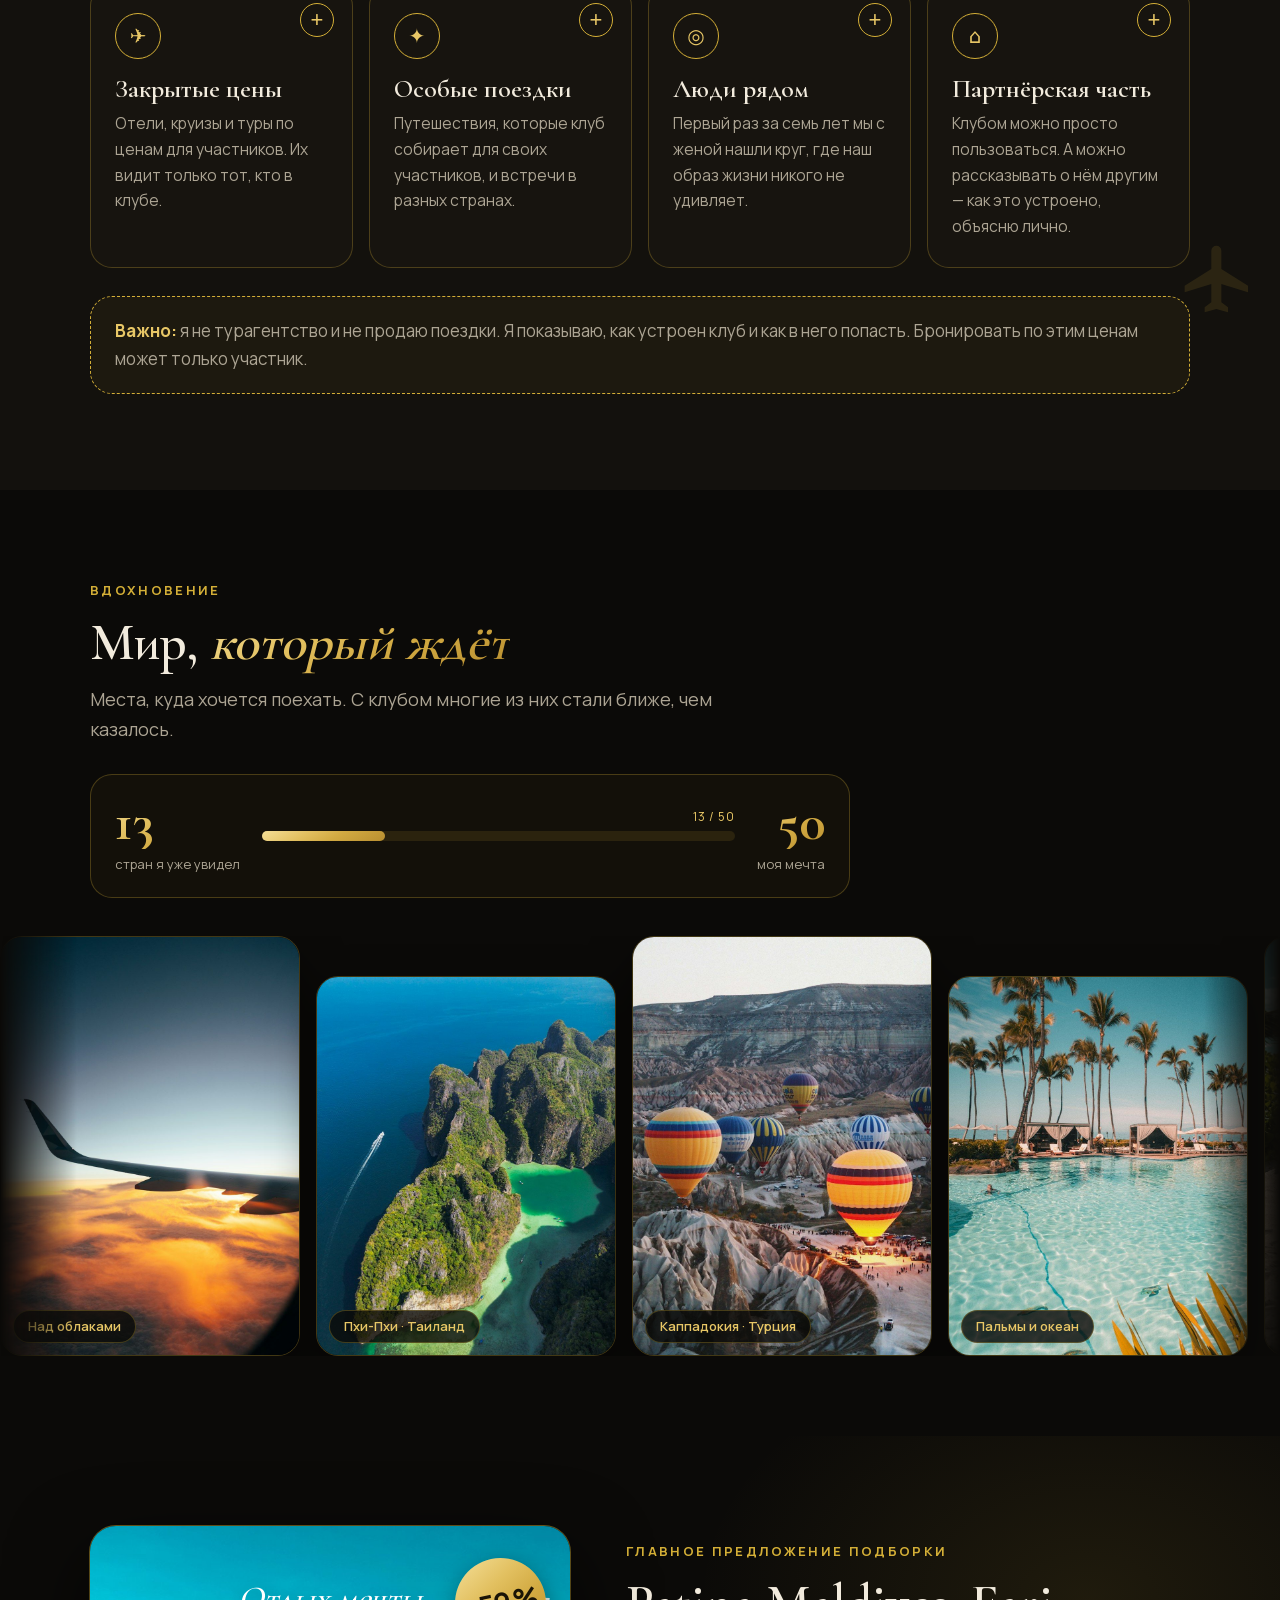
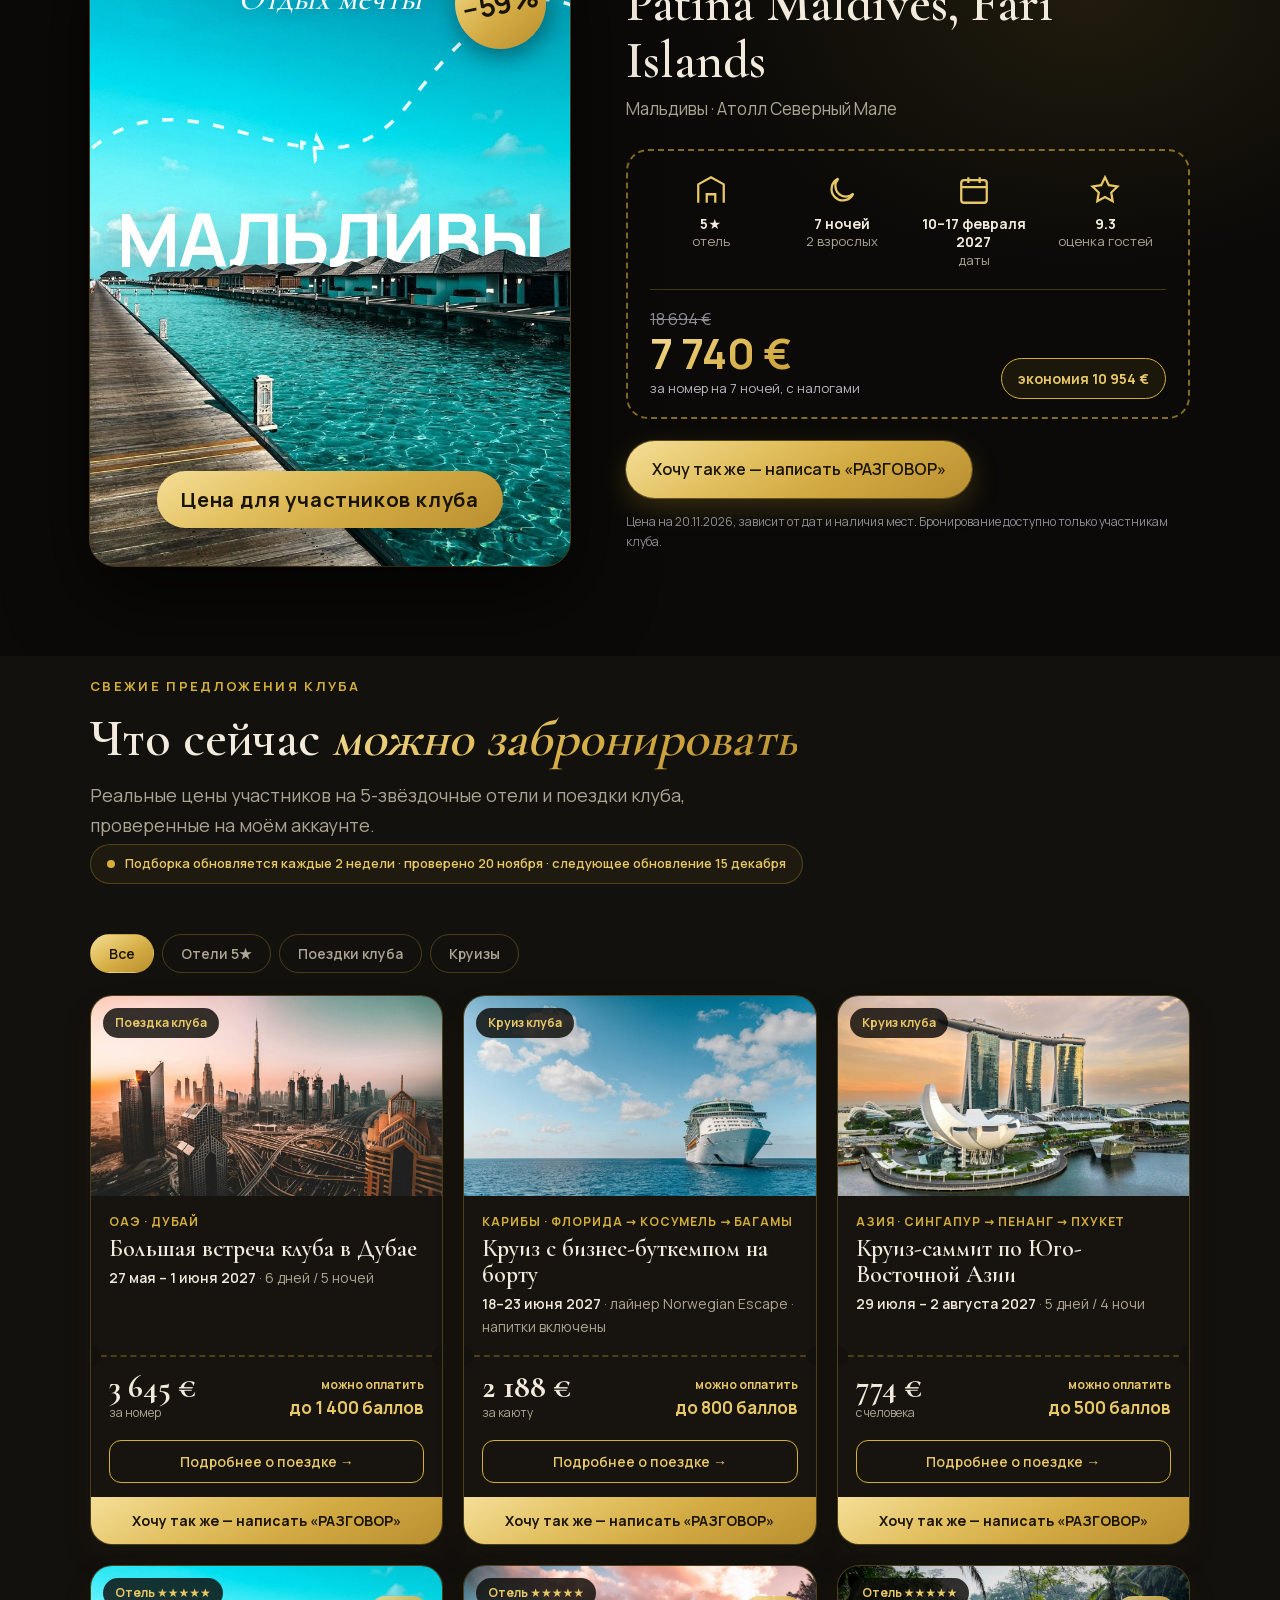
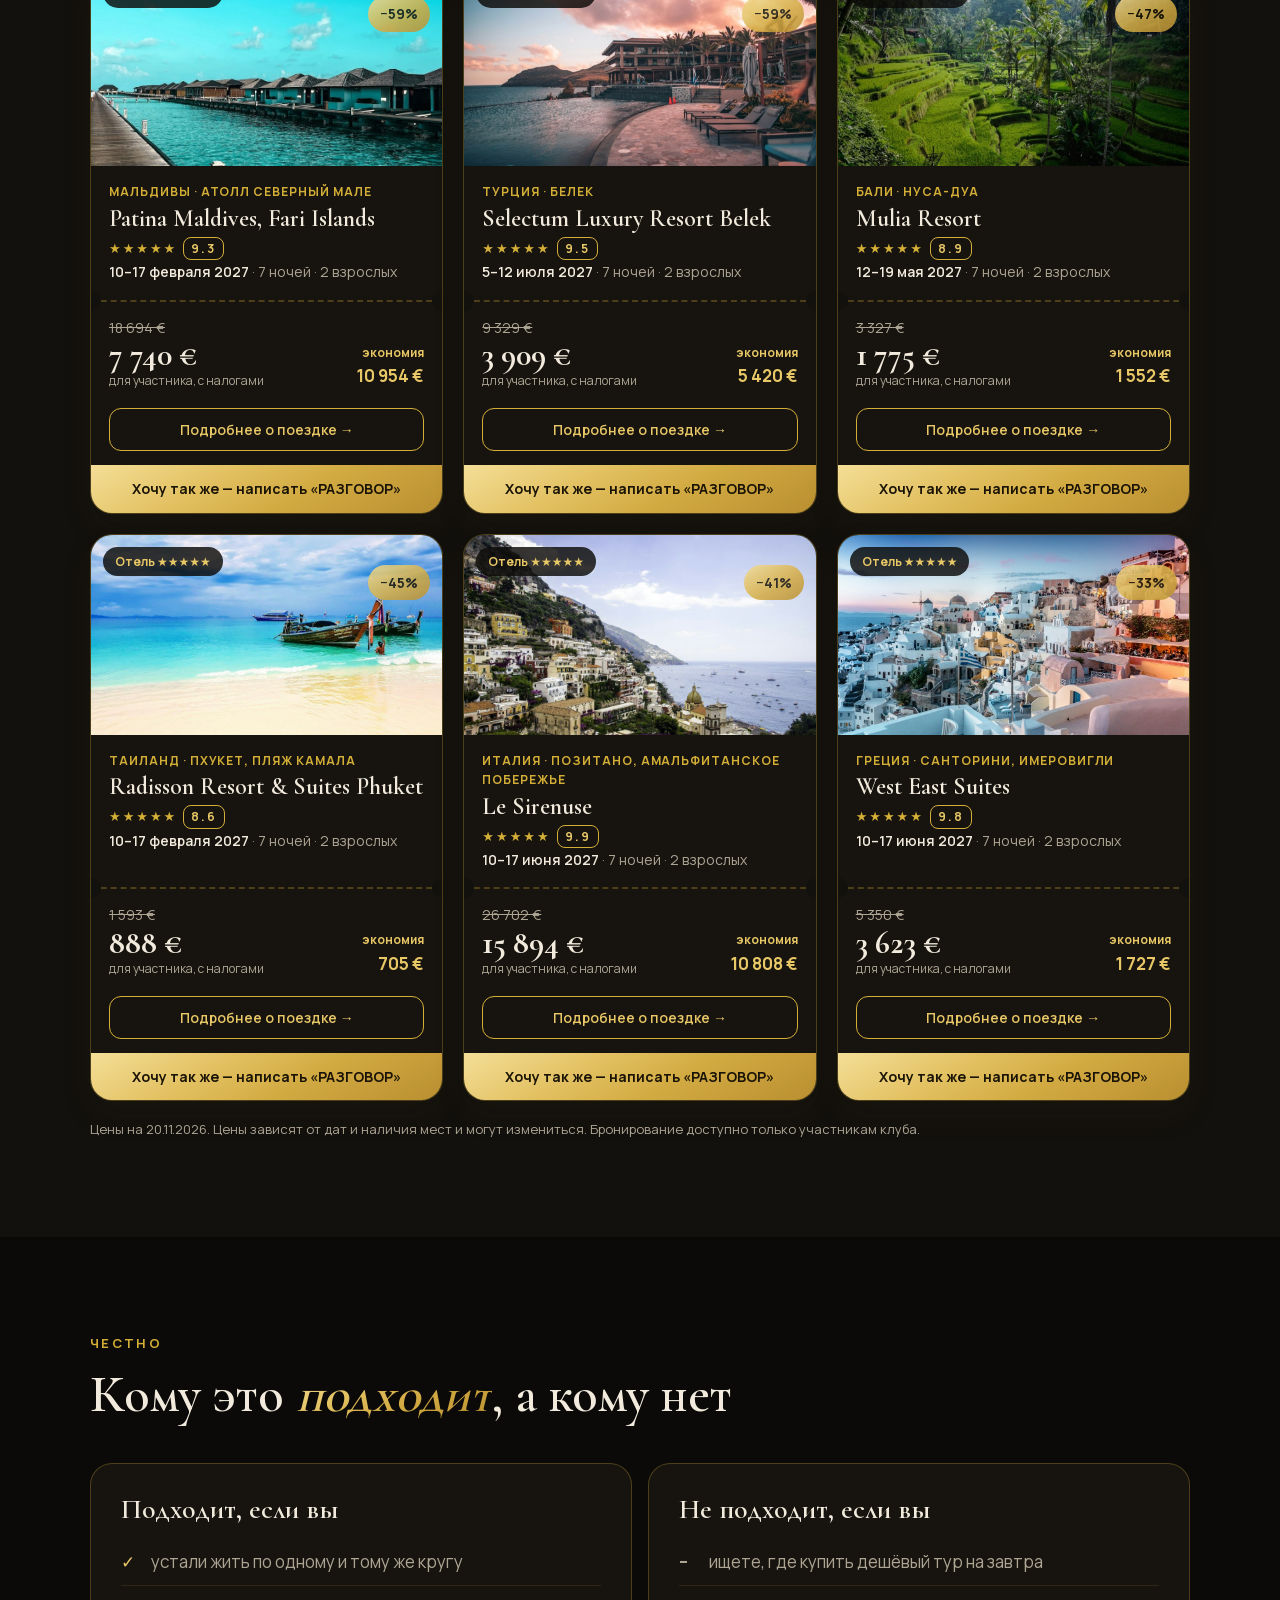
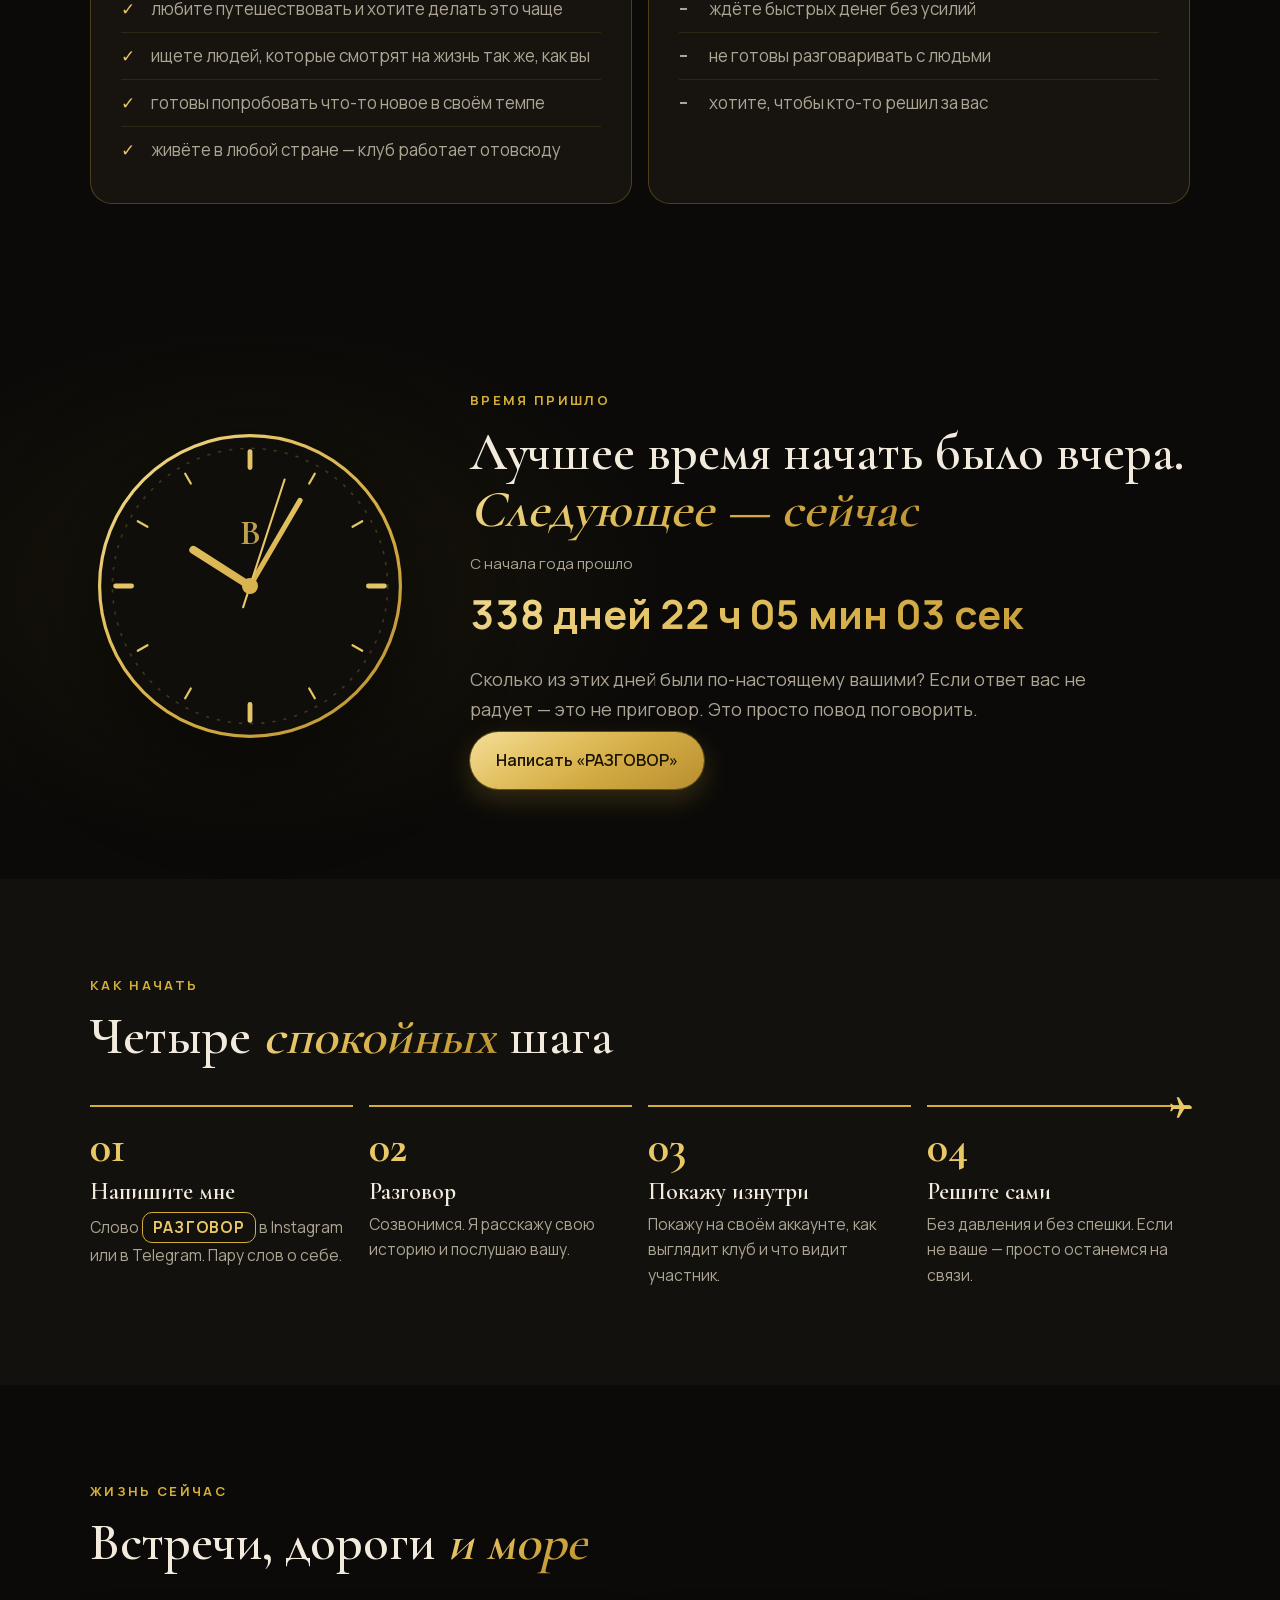
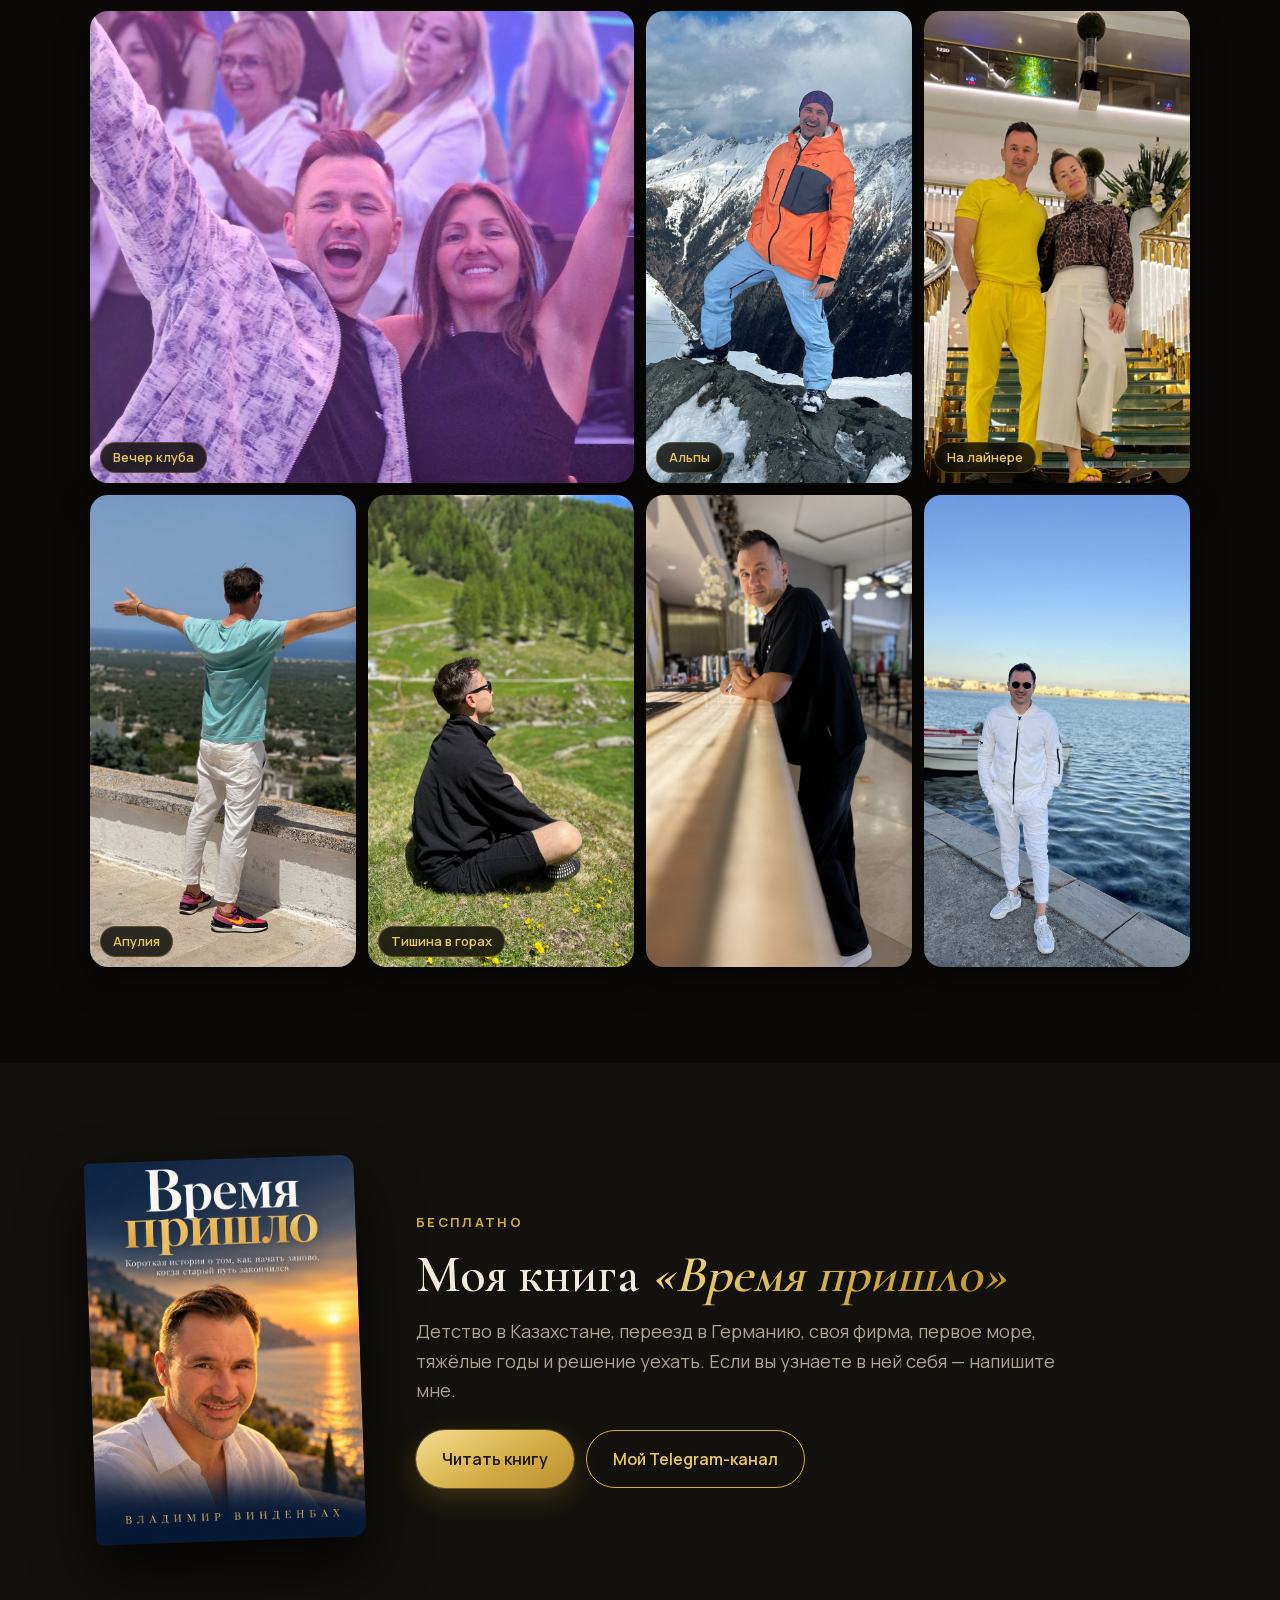
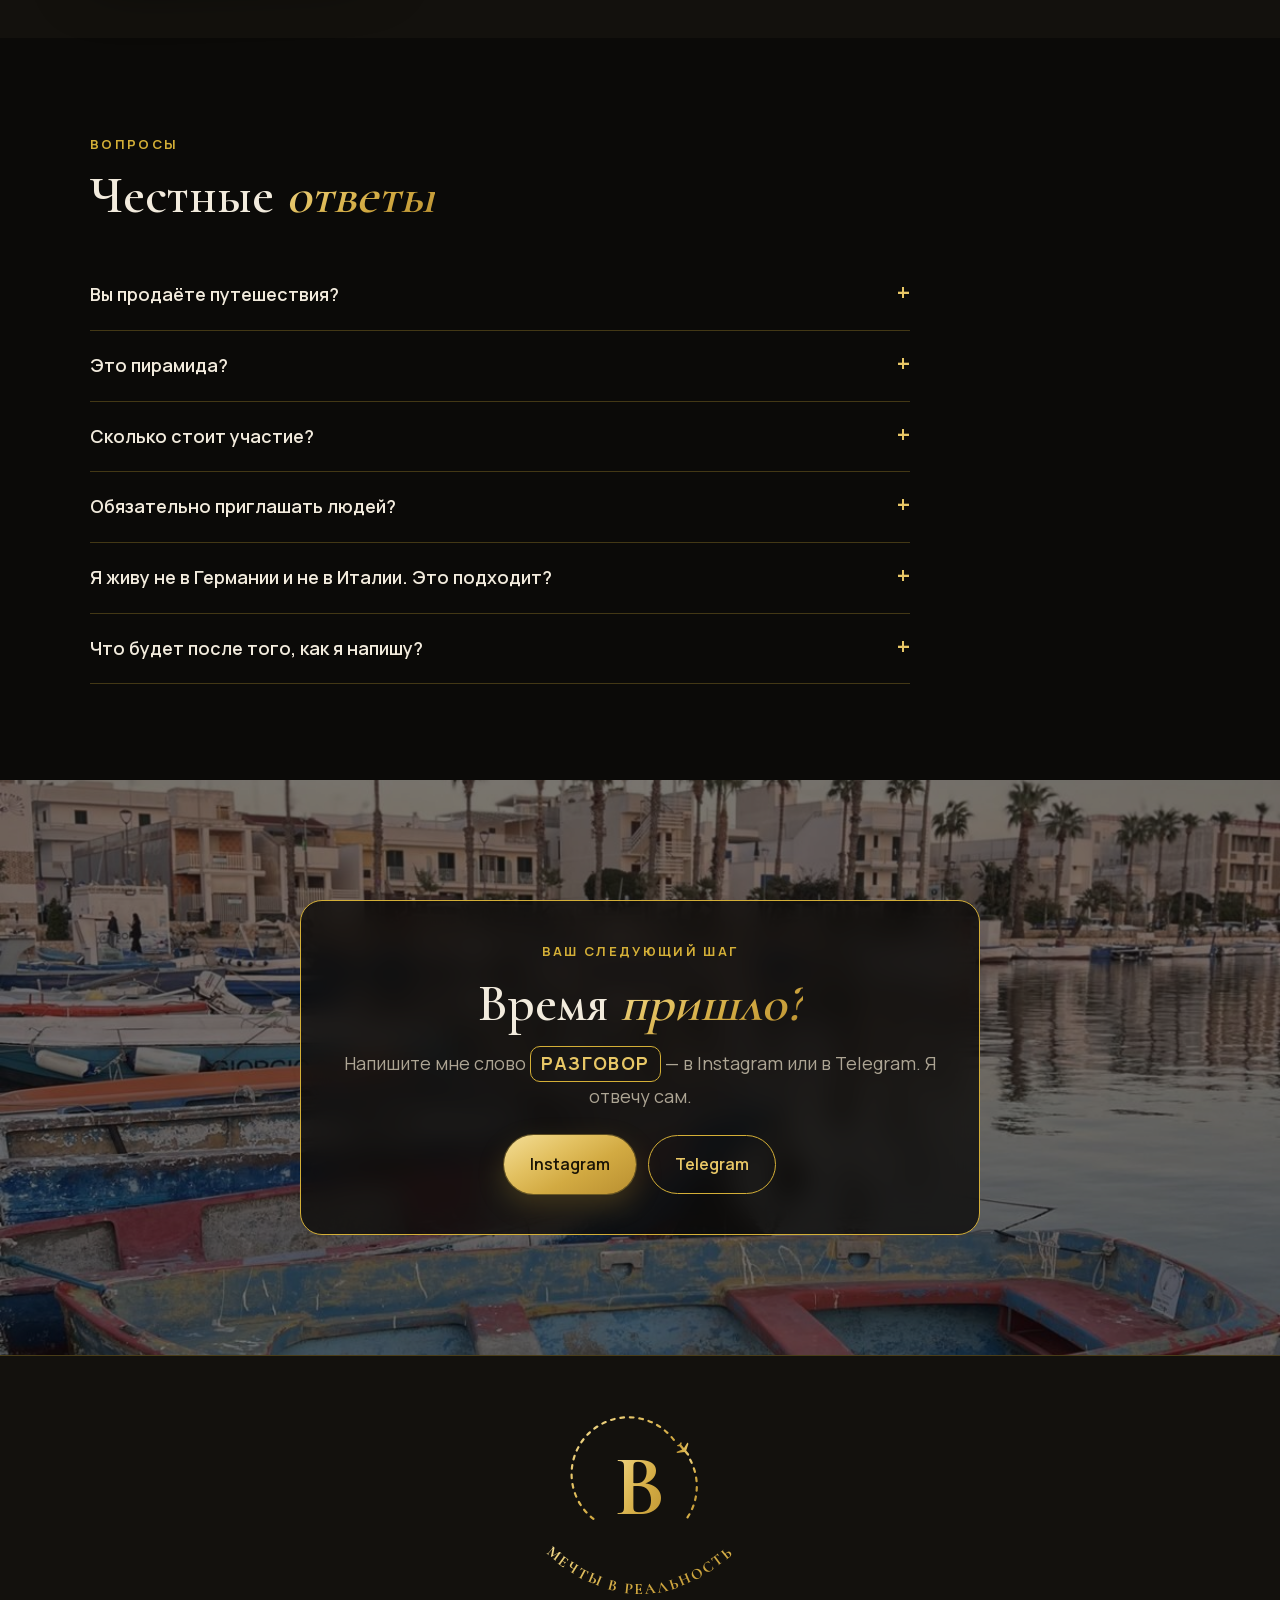
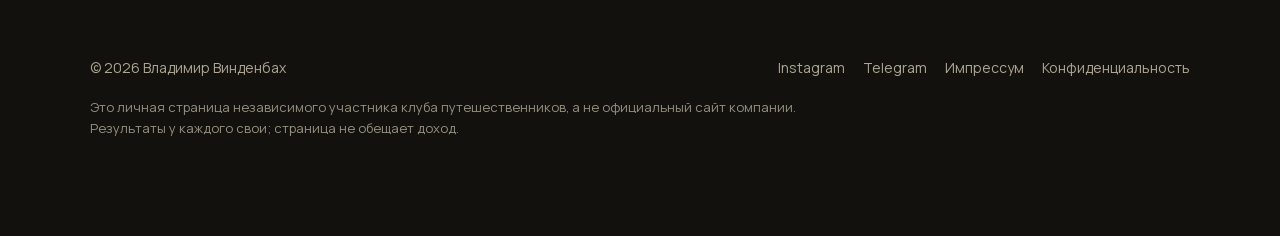
==== commit 98e15b28: "Buch auf Deutsch und Englisch: PDFs, Cover, Link je Sprache Co-Authored-By: Claude Opus 5.5 <noreply" ====
--- a/index.html
+++ b/index.html
@@ -1194,5 +1194,16 @@
   fill(); onLang(fill);
 })();
 </script>
+<script>
+(function(){
+  var B={ru:['https://drive.google.com/file/d/1ReCE-UkjF006wV_vktv7XbdvkiqxT0Pg/view','img/buch_cover.jpg','Обложка книги «Время пришло»'],
+         de:['book/die-zeit-ist-gekommen.pdf','img/buch_cover_de.jpg','Buchcover „Die Zeit ist gekommen“'],
+         en:['book/the-time-has-come.pdf','img/buch_cover_en.jpg','Book cover “The Time Has Come”']};
+  function r(){var b=B[window.LANG]||B.ru,c=document.querySelector('#book a.cover');if(!c)return;
+    c.href=b[0];var i=c.querySelector('img');i.src=b[1];i.alt=b[2];
+    var a=document.querySelector('[data-i18n="t146"]');if(a)a.href=b[0];}
+  document.addEventListener('DOMContentLoaded',function(){r();onLang(r)});
+})();
+</script>
 </body>
 </html>
